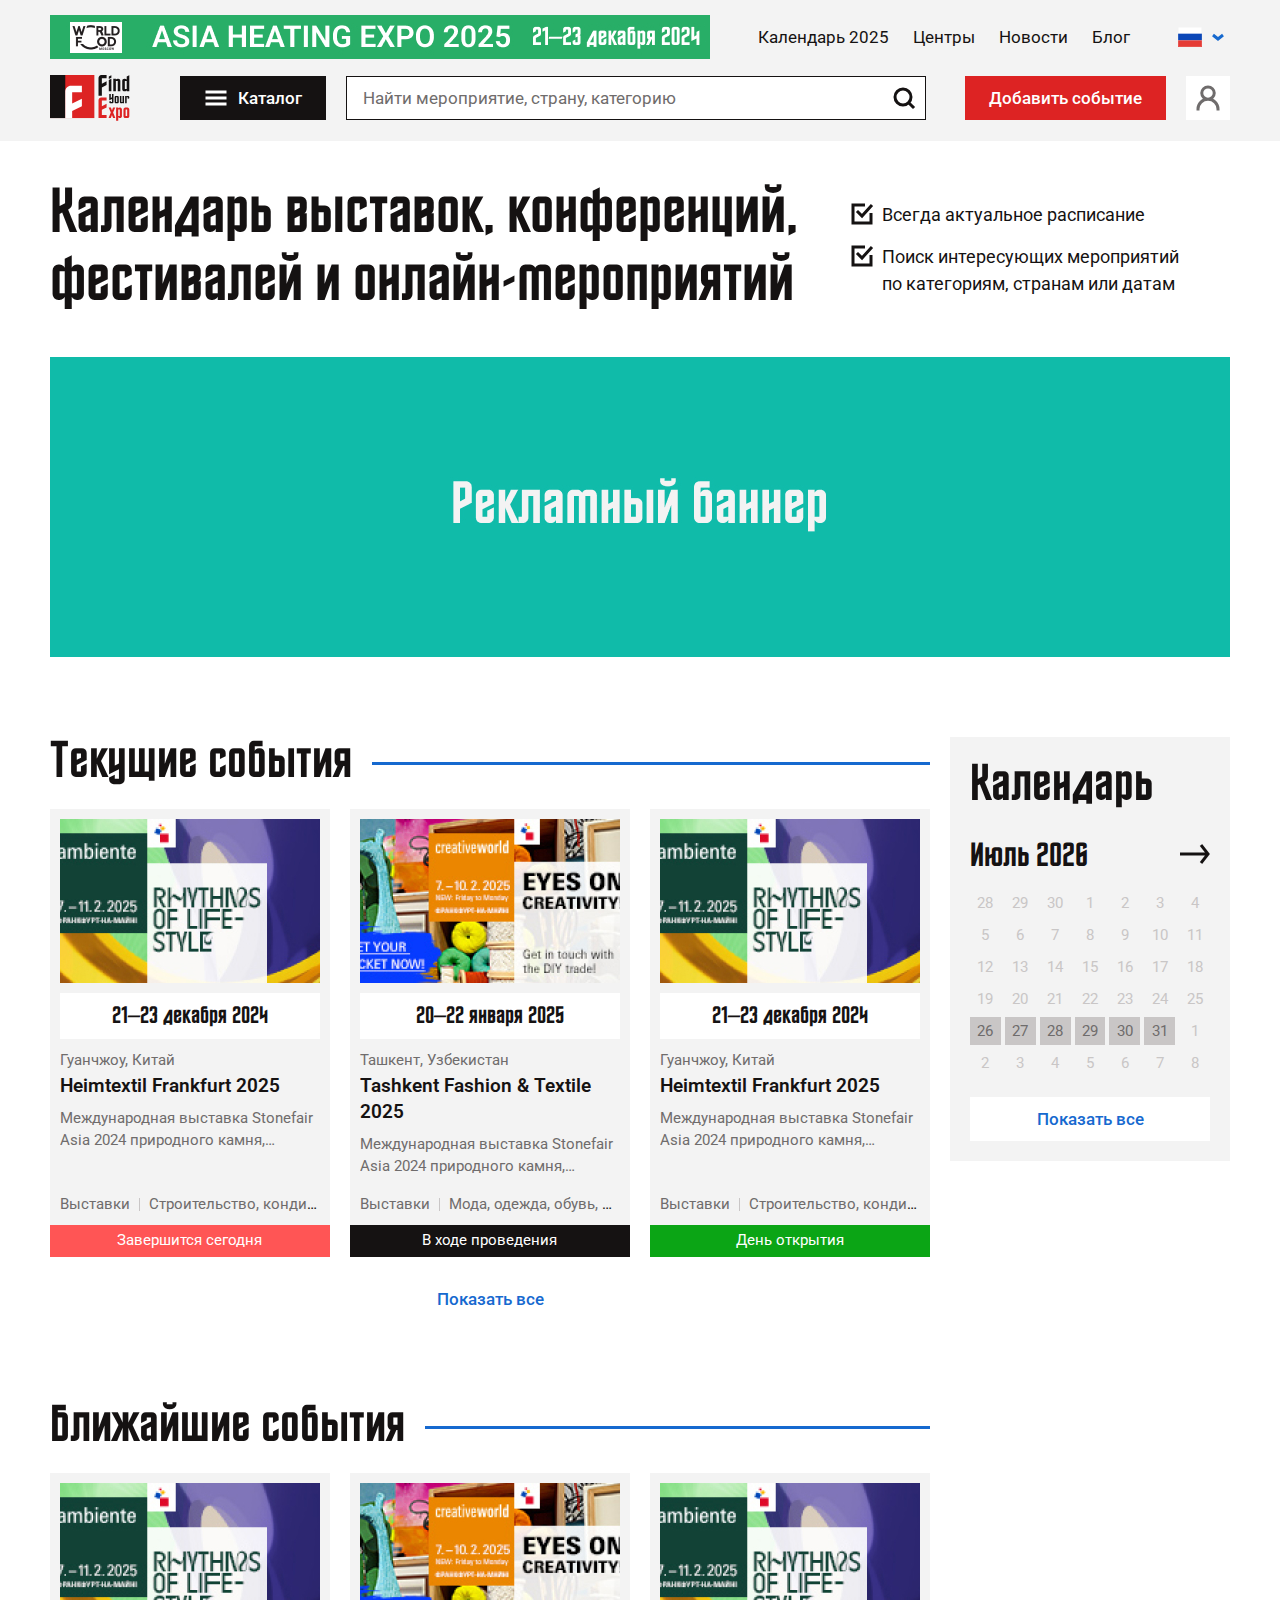
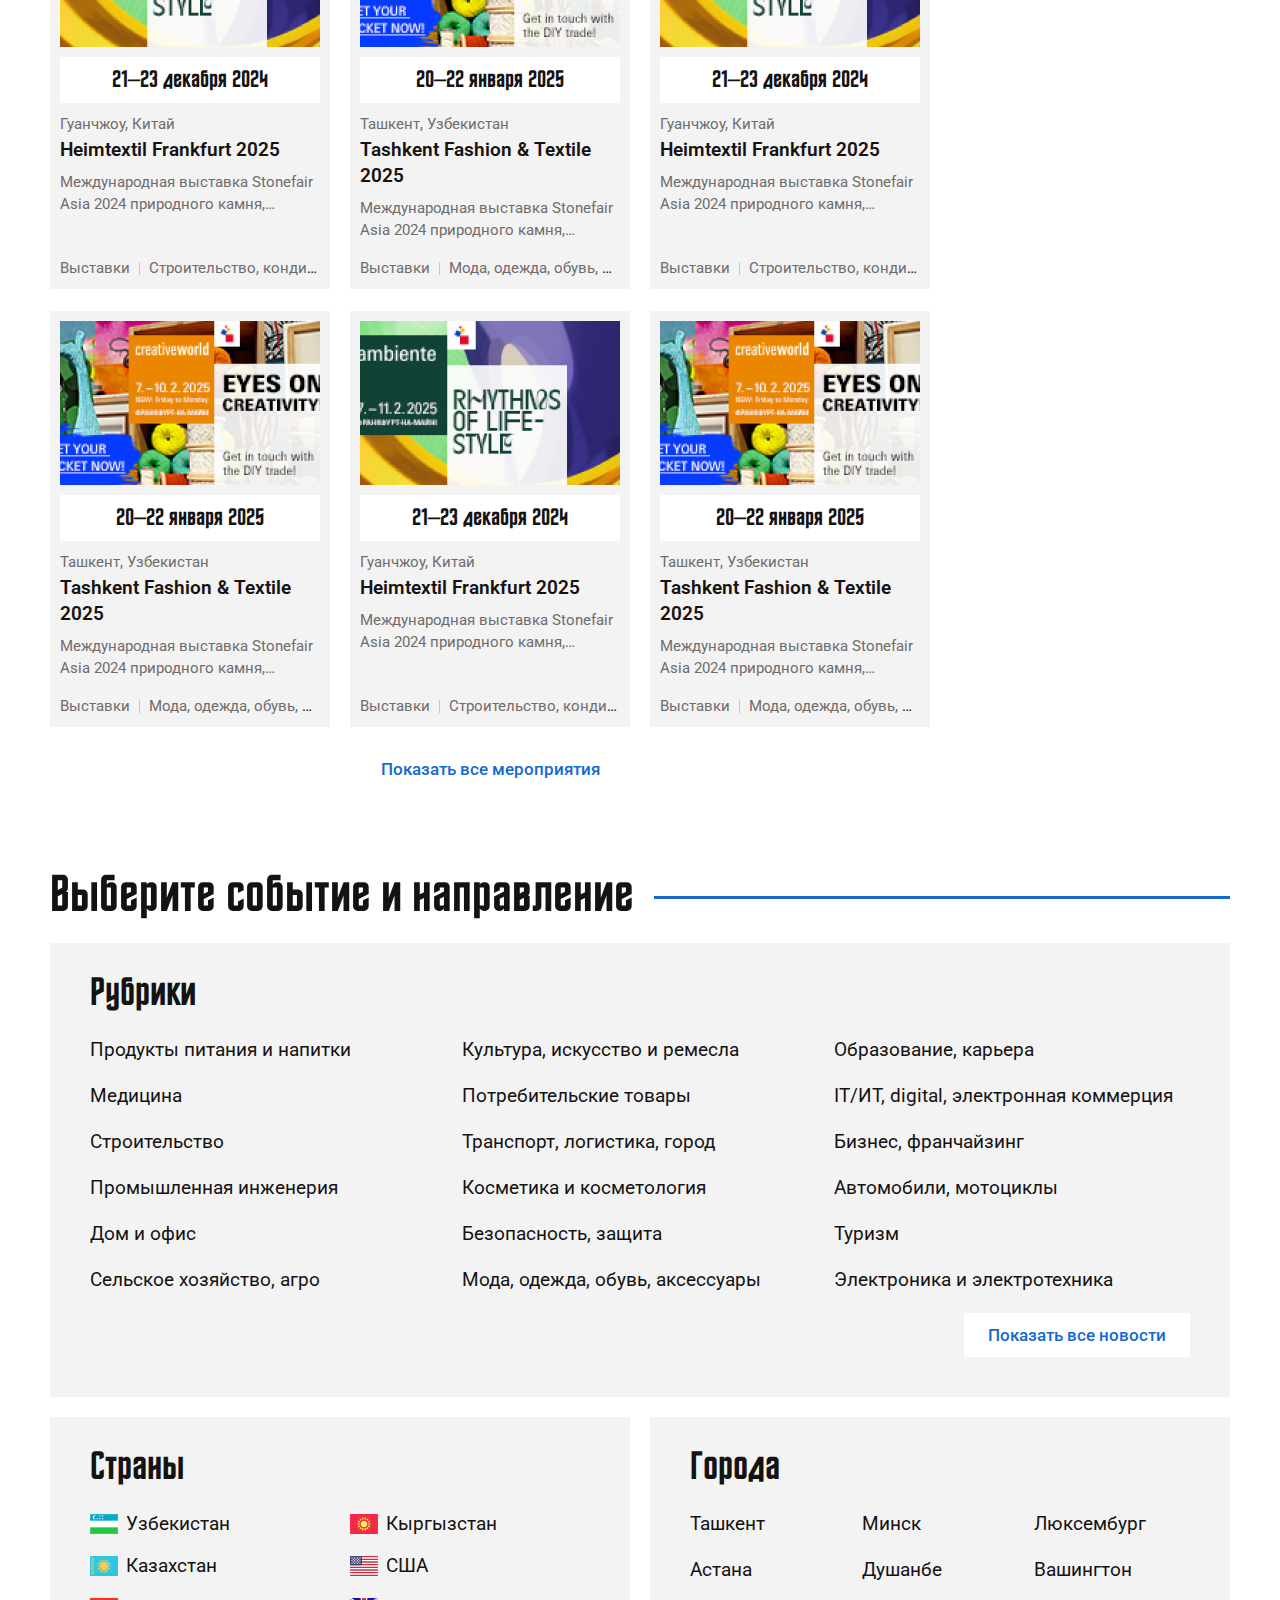
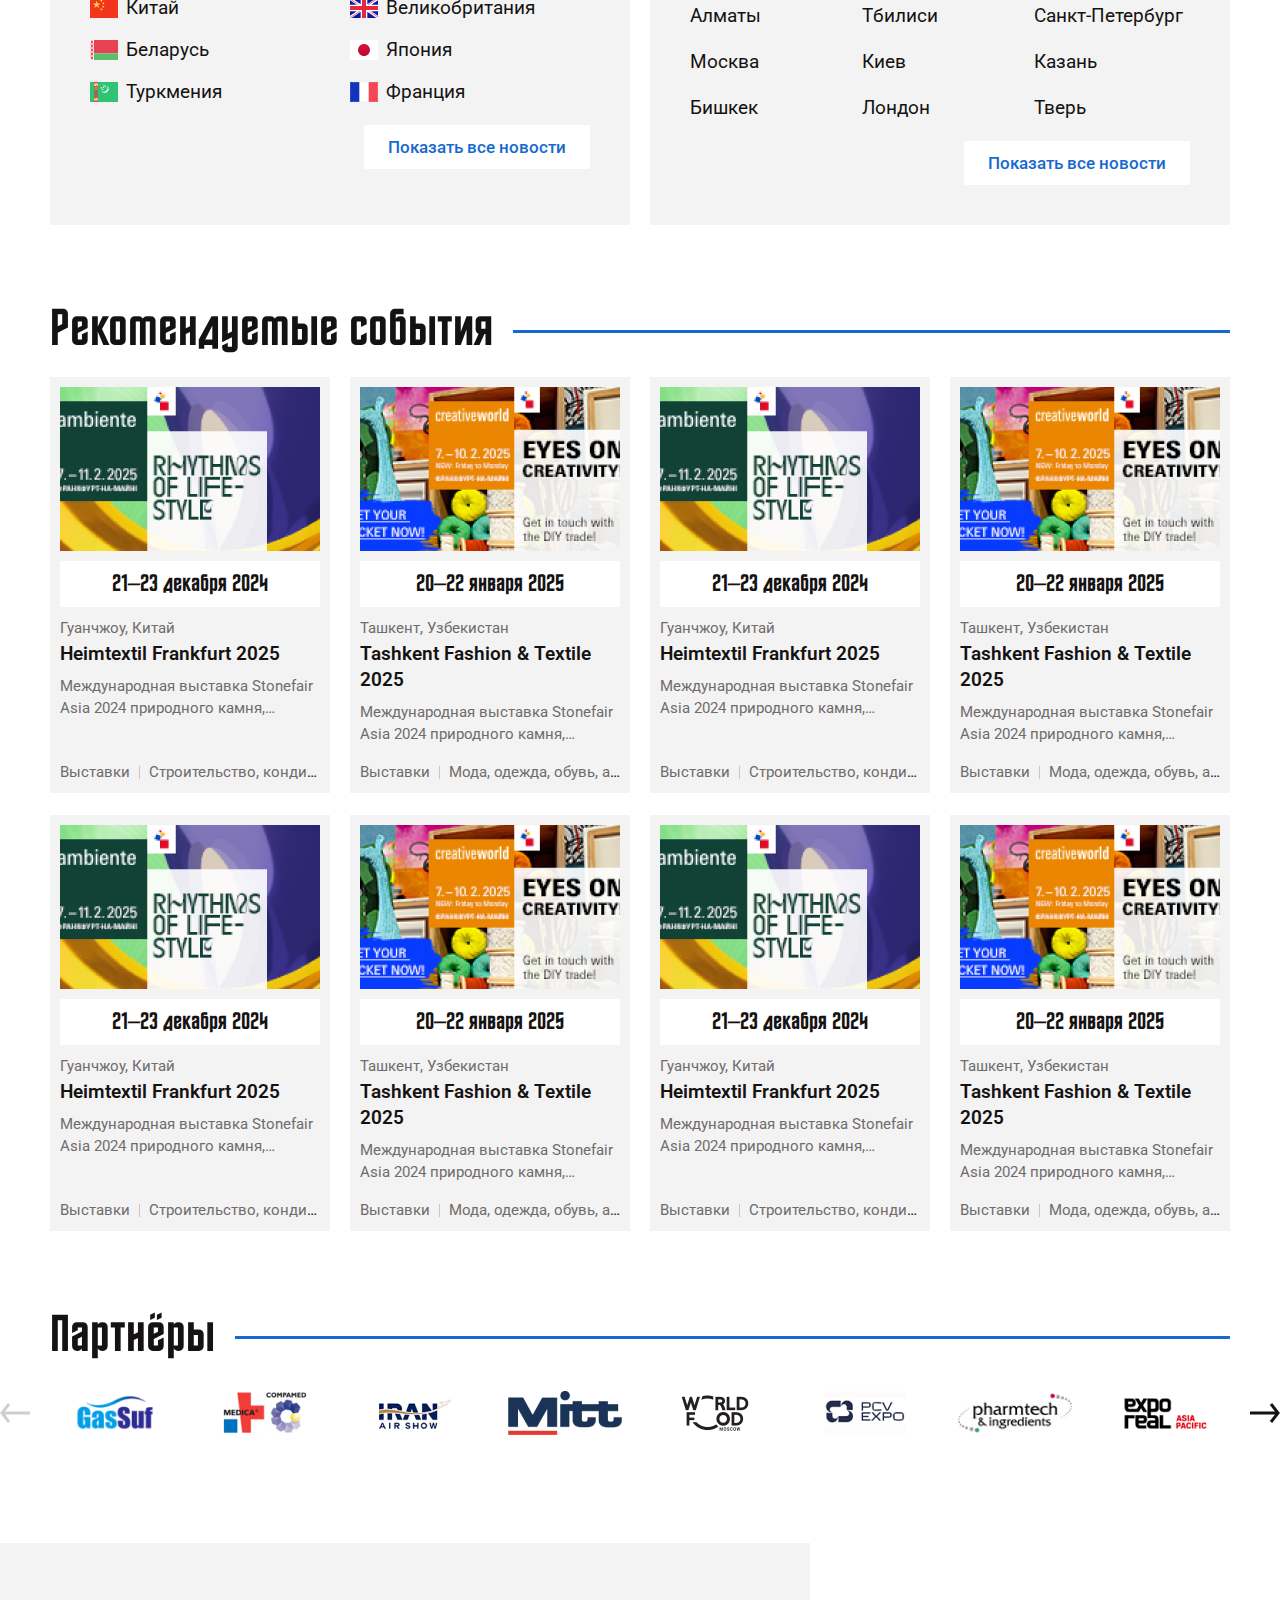
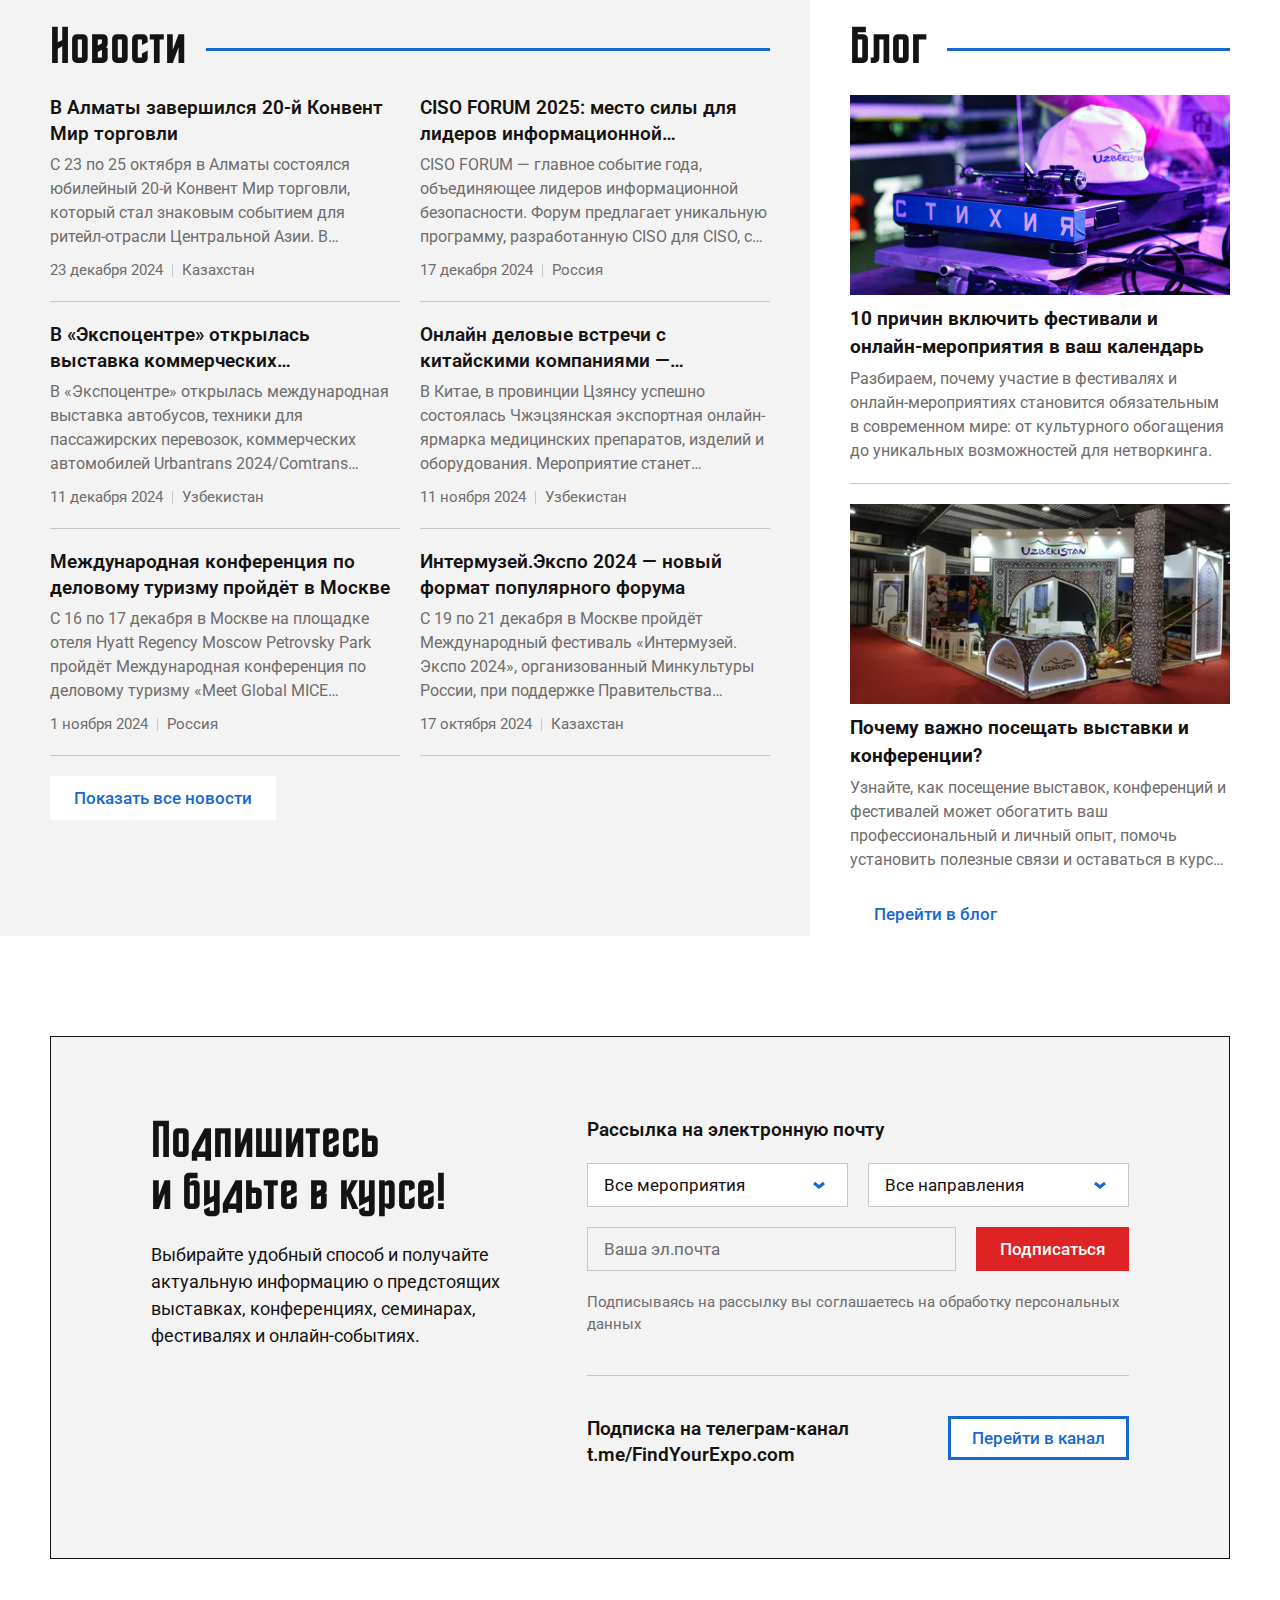
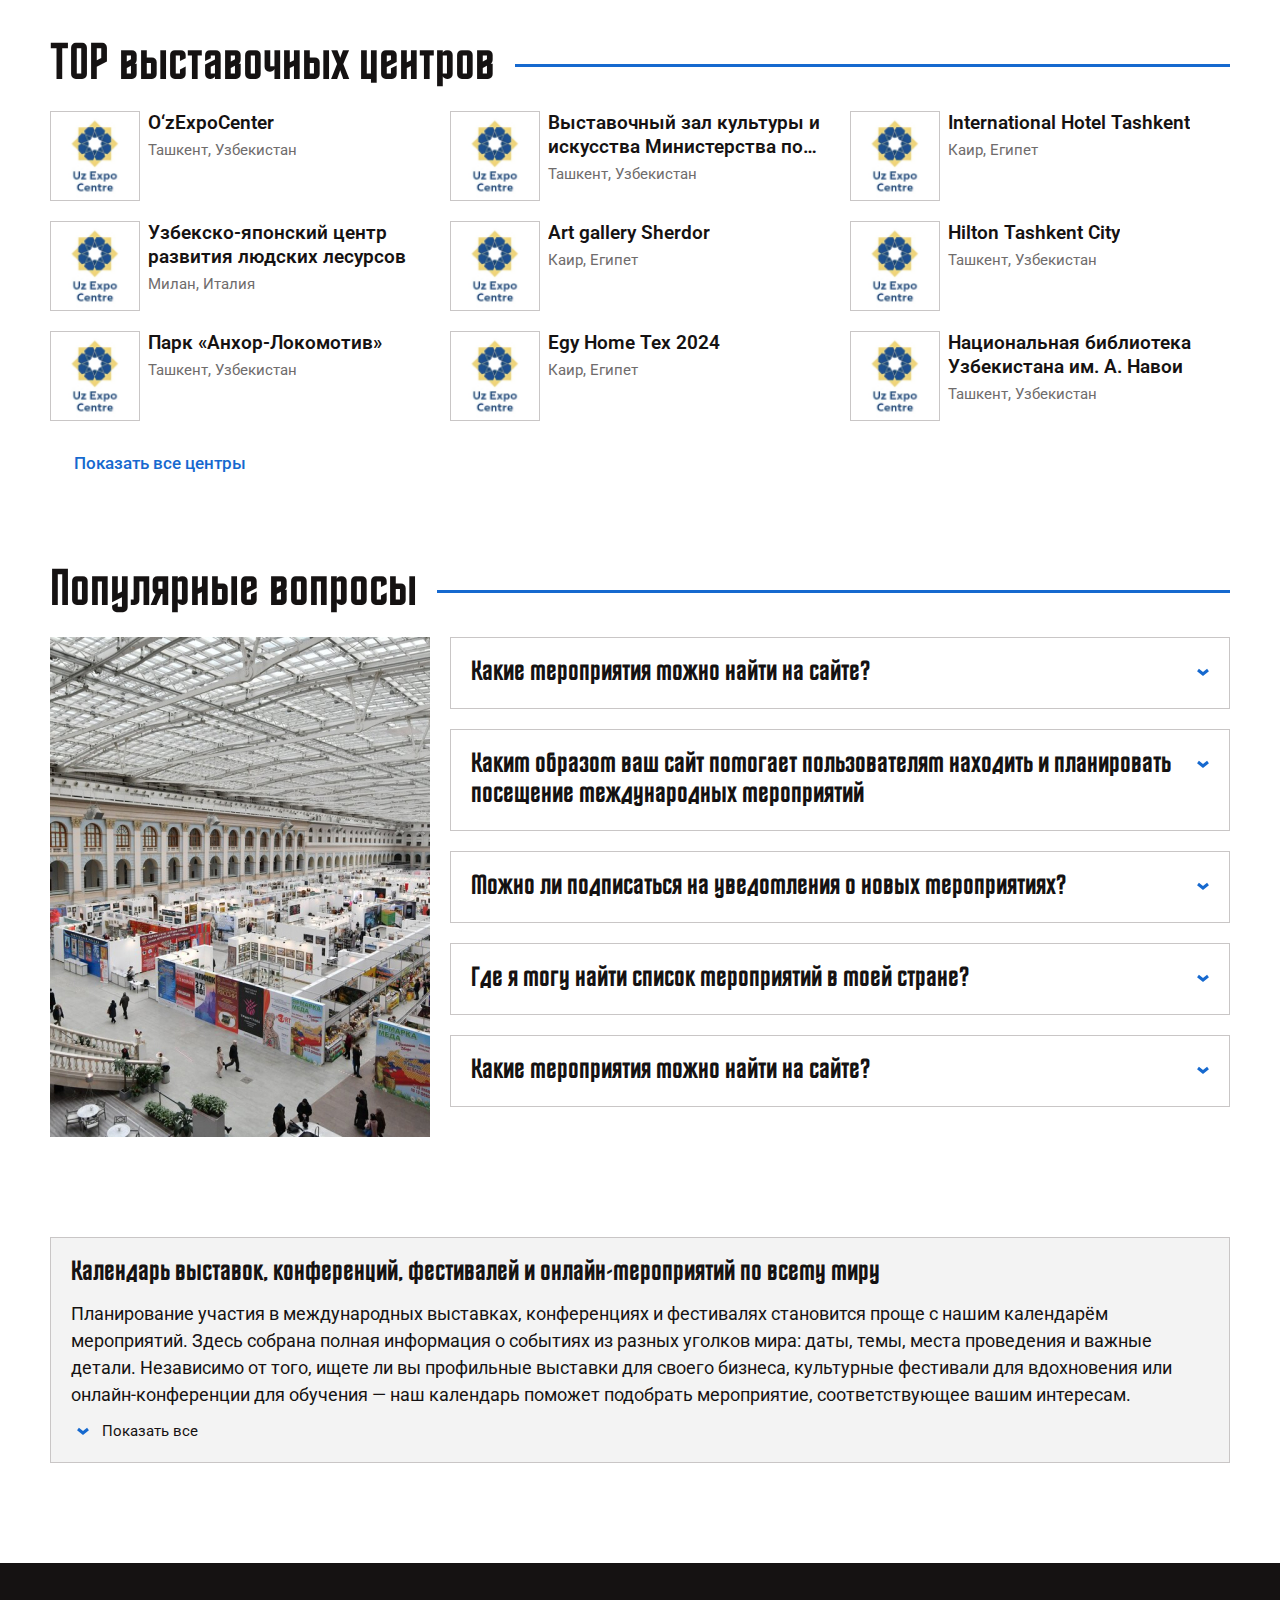
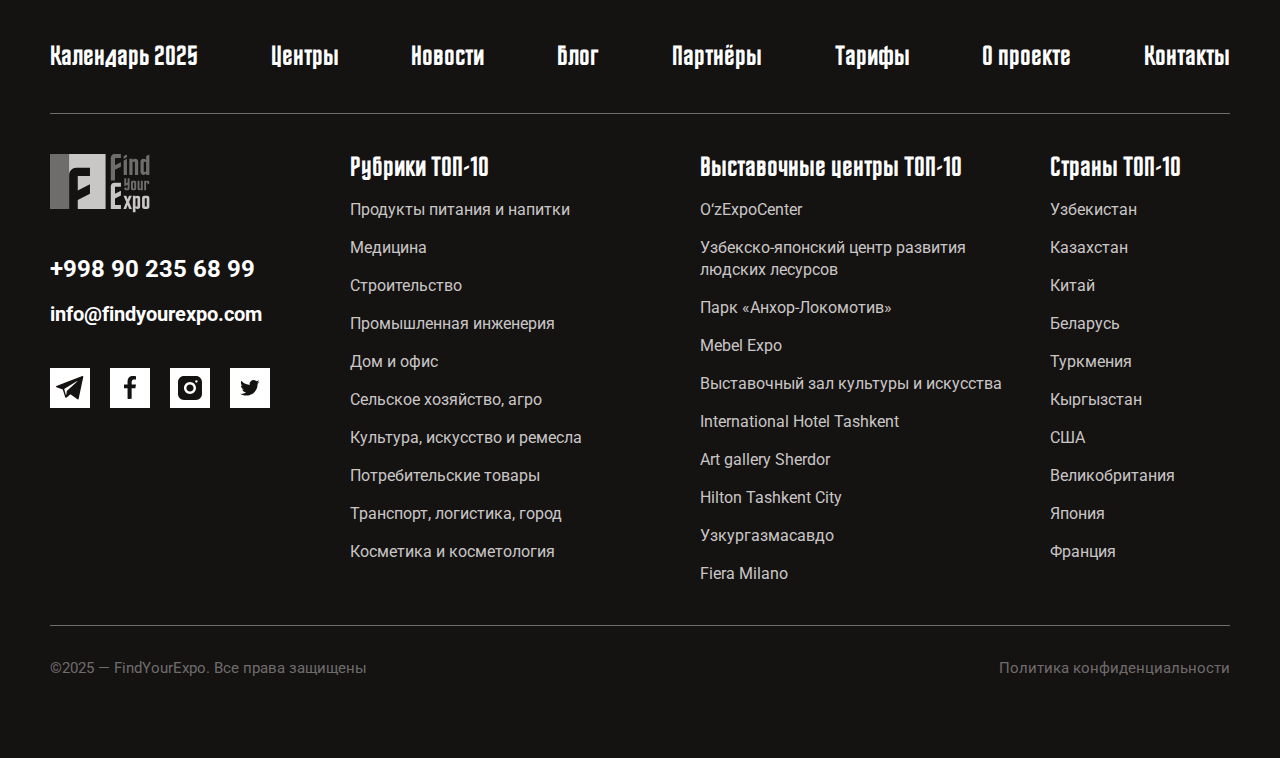
==== index.html @ 46804cf4 "Add files via upload" ====
<!DOCTYPE html>
<html lang="ru">
<head>

    <title>Find Your Expo</title>
    <meta content="width=device-width,maximum-scale=1,initial-scale=1,user-scalable=0" name="viewport">
    <meta http-equiv="Content-Type" content="text/html;charset=UTF-8">
    
    <link rel="stylesheet" href="css/style.css" media="all">
    <link rel="stylesheet" href="css/swiper-bundle.min.css" media="all">

    <link href="favicon.ico" rel="shortcut icon">

</head>

<body>  

    <!-- wrapper Start -->
    <div class="wrapper">

        <!-- header Start -->
        <header class="header">
            <div class="header__container">
                <div class="header__top-col">
                    <div class="header-banner">
                        <a href="#">
                            <picture>
                                <source srcset="img/banners/header-banner-v2.jpg" media="(max-width: 767px)">
                                <source srcset="img/banners/header-banner-v1.jpg" media="(min-width: 961px)">
                                <img src="img/banners/header-banner-v1.jpg" alt="banner">
                            </picture>
                        </a>
                    </div>
                    <nav class="main-nav">
                        <ul>
                            <li>
                                <a href="#">Календарь 2025</a>
                            </li>
                            <li>
                                <a href="#">Центры</a>
                            </li>
                            <li>
                                <a href="#">Новости</a>
                            </li>
                            <li>
                                <a href="#">Блог</a>
                            </li>
                        </ul>
                    </nav>
                    <div class="language">
                        <div class="language__flag">
                            <img src="img/icons/flag-rus.svg" alt="flag">
                        </div>
                        <div class="language__dropdown">
                            <ul class="language__list">
                                <li class="active">
                                    <span class="language__item">
                                        <img src="img/icons/flag-rus.svg" alt="flag">
                                        <span class="language__text">Русский</span>
                                    </span>
                                </li>
                                <li>
                                    <a href="#" class="language__item">
                                        <img src="img/icons/flag-en.svg" alt="flag">
                                        <span class="language__text">English</span>
                                    </a>
                                </li>
                                <li>
                                    <a href="#" class="language__item">
                                        <img src="img/icons/flag-uz.svg" alt="flag">
                                        <span class="language__text">O‘zbek</span>
                                    </a>
                                </li>
                                <li>
                                    <a href="#" class="language__item">
                                        <img src="img/icons/flag-kz.svg" alt="flag">
                                        <span class="language__text">Қазақ</span>
                                    </a>
                                </li>
                            </ul>
                        </div>
                    </div>
                </div>
                <div class="header__bottom-col">
                    <div class="header__left-col">
                        <div class="header__logo">
                            <a href="#">
                                <picture>
                                    <source srcset="img/src/main-logo_v2.svg" media="(max-width: 430px)">
                                    <source srcset="img/src/main-logo.svg" media="(min-width: 431px)">
                                    <img src="img/src/main-logo.svg" alt="logo">
                                </picture>
                            </a>
                        </div>
                        <div class="catalog"
                            data-breakpoints="1220" 
                            data-targets=".mobile-menu__top-col" 
                            data-references=".search-mobile-form" 
                            data-positions="before"
                            >
                            <div class="catalog__btn">
                                <span class="catalog__btn-icon"></span>
                                <span class="catalog__btn-text">Каталог</span>
                            </div>
                            <div class="catalog__dropdown">
                                <span class="close-btn">Закрыть</span>
                                <div class="catalog-tabs">
                                    <div class="catalog-tabs__top-col">
                                        <nav class="catalog-tabs__nav">
                                            <ul>
                                                <li class="active">
                                                    <span>Рубрики</span>
                                                </li>
                                                <li>
                                                    <span>Страны</span>
                                                </li>
                                                <li>
                                                    <span>Период</span>
                                                </li>
                                            </ul>
                                        </nav>
                                        <a href="#" class="btn btn_color-transparent">Все события</a>
                                    </div>
                                    <div class="catalog-tabs__content">
                                        <div class="catalog-tabs__item active">
                                            <div class="info-nav-col">
                                                <div class="info-nav-col__item">
                                                    <span class="info-nav-col__title">ТОП-10</span>
                                                    <ul class="info-nav">
                                                        <li>
                                                            <a href="#">
                                                                <span class="info-nav__text">Банки и финансы</span>
                                                                <span class="info-nav__number">186</span>
                                                            </a>
                                                        </li>
                                                        <li>
                                                            <a href="#">
                                                                <span class="info-nav__text">Дом и офис</span>
                                                                <span class="info-nav__number">394</span>
                                                            </a>
                                                        </li>
                                                        <li>
                                                            <a href="#">
                                                                <span class="info-nav__text">Культура, искусство и ремесла</span>
                                                                <span class="info-nav__number">293</span>
                                                            </a>
                                                        </li>
                                                        <li>
                                                            <a href="#">
                                                                <span class="info-nav__text">Медицина</span>
                                                                <span class="info-nav__number">485</span>
                                                            </a>
                                                        </li>
                                                        <li>
                                                            <a href="#">
                                                                <span class="info-nav__text">Потребительские товары</span>
                                                                <span class="info-nav__number">279</span>
                                                            </a>
                                                        </li>
                                                        <li>
                                                            <a href="#">
                                                                <span class="info-nav__text">Продукты питания и напитки</span>
                                                                <span class="info-nav__number">624</span>
                                                            </a>
                                                        </li>
                                                        <li>
                                                            <a href="#">
                                                                <span class="info-nav__text">Промышленная инженерия</span>
                                                                <span class="info-nav__number">408</span>
                                                            </a>
                                                        </li>
                                                        <li>
                                                            <a href="#">
                                                                <span class="info-nav__text">Сельское хозяйство, агро</span>
                                                                <span class="info-nav__number">313</span>
                                                            </a>
                                                        </li>
                                                        <li>
                                                            <a href="#">
                                                                <span class="info-nav__text">Строительство</span>
                                                                <span class="info-nav__number">480</span>
                                                            </a>
                                                        </li>
                                                        <li>
                                                            <a href="#">
                                                                <span class="info-nav__text">Транспорт, логистика, город</span>
                                                                <span class="info-nav__number">248</span>
                                                            </a>
                                                        </li>
                                                    </ul>
                                                </div>
                                                <div class="info-nav-col__item">
                                                    <ul class="info-nav">
                                                        <li>
                                                            <a href="#">
                                                                <span class="info-nav__text">ИТ/ИТ, электронная коммерция</span>
                                                                <span class="info-nav__number">40</span>
                                                            </a>
                                                        </li>
                                                        <li>
                                                            <a href="#">
                                                                <span class="info-nav__text">Авиация</span>
                                                                <span class="info-nav__number">47</span>
                                                            </a>
                                                        </li>
                                                        <li>
                                                            <a href="#">
                                                                <span class="info-nav__text">Автомобили, мотоциклы</span>
                                                                <span class="info-nav__number">173</span>
                                                            </a>
                                                        </li>
                                                        <li>
                                                            <a href="#">
                                                                <span class="info-nav__text">Безопасность, защита</span>
                                                                <span class="info-nav__number">239</span>
                                                            </a>
                                                        </li>
                                                        <li>
                                                            <a href="#">
                                                                <span class="info-nav__text">Бизнес, франчайзинг</span>
                                                                <span class="info-nav__number">176</span>
                                                            </a>
                                                        </li>
                                                        <li>
                                                            <a href="#">
                                                                <span class="info-nav__text">Дети, мамы</span>
                                                                <span class="info-nav__number">80</span>
                                                            </a>
                                                        </li>
                                                        <li>
                                                            <a href="#">
                                                                <span class="info-nav__text">ЖКХ</span>
                                                                <span class="info-nav__number">4</span>
                                                            </a>
                                                        </li>
                                                        <li>
                                                            <a href="#">
                                                                <span class="info-nav__text">Здоровье</span>
                                                                <span class="info-nav__number">89</span>
                                                            </a>
                                                        </li>
                                                        <li>
                                                            <a href="#">
                                                                <span class="info-nav__text">Индустрия развлечений</span>
                                                                <span class="info-nav__number">146</span>
                                                            </a>
                                                        </li>
                                                        <li>
                                                            <a href="#">
                                                                <span class="info-nav__text">Искусственный интеллект</span>
                                                                <span class="info-nav__number">3</span>
                                                            </a>
                                                        </li>
                                                        <li>
                                                            <a href="#">
                                                                <span class="info-nav__text">Косметика и косметология</span>
                                                                <span class="info-nav__number">150</span>
                                                            </a>
                                                        </li>
                                                        <li>
                                                            <a href="#">
                                                                <span class="info-nav__text">Лес, деревообработка, бумага</span>
                                                                <span class="info-nav__number">61</span>
                                                            </a>
                                                        </li>
                                                        <li>
                                                            <a href="#">
                                                                <span class="info-nav__text">Металлообработка и металлургия</span>
                                                                <span class="info-nav__number">109</span>
                                                            </a>
                                                        </li>
                                                        <li>
                                                            <a href="#">
                                                                <span class="info-nav__text">Мода, одежда, обувь, аксессуары</span>
                                                                <span class="info-nav__number">209</span>
                                                            </a>
                                                        </li>
                                                    </ul>
                                                </div>
                                                <div class="info-nav-col__item">
                                                    <ul class="info-nav">
                                                        <li>
                                                            <a href="#">
                                                                <span class="info-nav__text">Недвижимость, архитектура</span>
                                                                <span class="info-nav__number">77</span>
                                                            </a>
                                                        </li>
                                                        <li>
                                                            <a href="#">
                                                                <span class="info-nav__text">Наука, инновации, hi-tech</span>
                                                                <span class="info-nav__number">91</span>
                                                            </a>
                                                        </li>
                                                        <li>
                                                            <a href="#">
                                                                <span class="info-nav__text">Образование, карьера</span>
                                                                <span class="info-nav__number">198</span>
                                                            </a>
                                                        </li>
                                                        <li>
                                                            <a href="#">
                                                                <span class="info-nav__text">Отели и рестораны</span>
                                                                <span class="info-nav__number">84</span>
                                                            </a>
                                                        </li>
                                                        <li>
                                                            <a href="#">
                                                                <span class="info-nav__text">Реклама, маркетинг, PR</span>
                                                                <span class="info-nav__number">58</span>
                                                            </a>
                                                        </li>
                                                        <li>
                                                            <a href="#">
                                                                <span class="info-nav__text">Спорт, активный отдых</span>
                                                                <span class="info-nav__number">110</span>
                                                            </a>
                                                        </li>
                                                        <li>
                                                            <a href="#">
                                                                <span class="info-nav__text">Телекоммуникации, СМИ</span>
                                                                <span class="info-nav__number">34</span>
                                                            </a>
                                                        </li>
                                                        <li>
                                                            <a href="#">
                                                                <span class="info-nav__text">Бизнес, франчайзинг</span>
                                                                <span class="info-nav__number">176</span>
                                                            </a>
                                                        </li>
                                                        <li>
                                                            <a href="#">
                                                                <span class="info-nav__text">Туризм</span>
                                                                <span class="info-nav__number">161</span>
                                                            </a>
                                                        </li>
                                                        <li>
                                                            <a href="#">
                                                                <span class="info-nav__text">Экология и управление отходами</span>
                                                                <span class="info-nav__number">73</span>
                                                            </a>
                                                        </li>
                                                        <li>
                                                            <a href="#">
                                                                <span class="info-nav__text">Электроника и электротехника</span>
                                                                <span class="info-nav__number">155</span>
                                                            </a>
                                                        </li>
                                                        <li>
                                                            <a href="#">
                                                                <span class="info-nav__text">Энергетика. Энергосбережение</span>
                                                                <span class="info-nav__number">216</span>
                                                            </a>
                                                        </li>
                                                        <li>
                                                            <a href="#">
                                                                <span class="info-nav__text">Упаковка и тара</span>
                                                                <span class="info-nav__number">133</span>
                                                            </a>
                                                        </li>
                                                        <li>
                                                            <a href="#">
                                                                <span class="info-nav__text">Ювелирное дело</span>
                                                                <span class="info-nav__number">79</span>
                                                            </a>
                                                        </li>
                                                    </ul>
                                                </div>
                                            </div>
                                        </div>
                                        <div class="catalog-tabs__item">
                                            <div class="info-nav-col info-nav-col_five-col">
                                                <div class="info-nav-col__item">
                                                    <span class="info-nav-col__title">ТОП-10</span>
                                                    <ul class="info-nav">
                                                        <li>
                                                            <a href="#">
                                                                <span class="info-nav__text">Беларусь</span>
                                                                <span class="info-nav__number">186</span>
                                                            </a>
                                                        </li>
                                                        <li>
                                                            <a href="#">
                                                                <span class="info-nav__text">Великобритания</span>
                                                                <span class="info-nav__number">47</span>
                                                            </a>
                                                        </li>
                                                        <li>
                                                            <a href="#">
                                                                <span class="info-nav__text">Германия</span>
                                                                <span class="info-nav__number">173</span>
                                                            </a>
                                                        </li>
                                                        <li>
                                                            <a href="#">
                                                                <span class="info-nav__text">Индия</span>
                                                                <span class="info-nav__number">40</span>
                                                            </a>
                                                        </li>
                                                        <li>
                                                            <a href="#">
                                                                <span class="info-nav__text">Казахстан</span>
                                                                <span class="info-nav__number">239</span>
                                                            </a>
                                                        </li>
                                                        <li>
                                                            <a href="#">
                                                                <span class="info-nav__text">Канада</span>
                                                                <span class="info-nav__number">176</span>
                                                            </a>
                                                        </li>
                                                        <li>
                                                            <a href="#">
                                                                <span class="info-nav__text">Китай</span>
                                                                <span class="info-nav__number">80</span>
                                                            </a>
                                                        </li>
                                                        <li>
                                                            <a href="#">
                                                                <span class="info-nav__text">США</span>
                                                                <span class="info-nav__number">394</span>
                                                            </a>
                                                        </li>
                                                        <li>
                                                            <a href="#">
                                                                <span class="info-nav__text">Узбекистан</span>
                                                                <span class="info-nav__number">4</span>
                                                            </a>
                                                        </li>
                                                        <li>
                                                            <a href="#">
                                                                <span class="info-nav__text">Япония</span>
                                                                <span class="info-nav__number">89</span>
                                                            </a>
                                                        </li>
                                                    </ul>
                                                </div>
                                                <div class="info-nav-col__item">
                                                    <ul class="info-nav">
                                                        <li>
                                                            <a href="#">
                                                                <span class="info-nav__text">Австралия</span><span class="info-nav__number">186</span>
                                                            </a>
                                                        </li>
                                                        <li>
                                                            <a href="#">
                                                                <span class="info-nav__text">Австрия</span><span class="info-nav__number">47</span>
                                                            </a>
                                                        </li>
                                                        <li>
                                                            <a href="#">
                                                                <span class="info-nav__text">Азербайджан</span><span class="info-nav__number">173</span>
                                                            </a>
                                                        </li>
                                                        <li>
                                                            <a href="#">
                                                                <span class="info-nav__text">Албания</span><span class="info-nav__number">40</span>
                                                            </a>
                                                        </li>
                                                        <li>
                                                            <a href="#">
                                                                <span class="info-nav__text">Аргентина</span><span class="info-nav__number">176</span>
                                                            </a>
                                                        </li>
                                                        <li>
                                                            <a href="#">
                                                                <span class="info-nav__text">Армения</span><span class="info-nav__number">80</span>
                                                            </a>
                                                        </li>
                                                        <li>
                                                            <a href="#">
                                                                <span class="info-nav__text">Бангладеш</span><span class="info-nav__number">394</span>
                                                            </a>
                                                        </li>
                                                        <li>
                                                            <a href="#">
                                                                <span class="info-nav__text">Бахрейн</span><span class="info-nav__number">4</span>
                                                            </a>
                                                        </li>
                                                        <li>
                                                            <a href="#">
                                                                <span class="info-nav__text">Бельгия</span><span class="info-nav__number">89</span>
                                                            </a>
                                                        </li>
                                                        <li>
                                                            <a href="#">
                                                                <span class="info-nav__text">Болгария</span><span class="info-nav__number">89</span>
                                                            </a>
                                                        </li>
                                                        <li>
                                                            <a href="#">
                                                                <span class="info-nav__text">Бразилия</span><span class="info-nav__number">89</span>
                                                            </a>
                                                        </li>
                                                        <li>
                                                            <a href="#">
                                                                <span class="info-nav__text">Венгрия</span><span class="info-nav__number">89</span>
                                                            </a>
                                                        </li>
                                                        <li>
                                                            <a href="#">
                                                                <span class="info-nav__text">Вьетнам</span><span class="info-nav__number">186</span>
                                                            </a>
                                                        </li>
                                                    </ul>
                                                </div>
                                                <div class="info-nav-col__item">
                                                    <ul class="info-nav">
                                                        <li>
                                                            <a href="#">
                                                                <span class="info-nav__text">Гонконг</span>
                                                                <span class="info-nav__number">173</span>
                                                            </a>
                                                        </li>
                                                        <li>
                                                            <a href="#">
                                                                <span class="info-nav__text">Греция</span>
                                                                <span class="info-nav__number">176</span>
                                                            </a>
                                                        </li>
                                                        <li>
                                                            <a href="#">
                                                                <span class="info-nav__text">Дания</span>
                                                                <span class="info-nav__number">80</span>
                                                            </a>
                                                        </li>
                                                        <li>
                                                            <a href="#">
                                                                <span class="info-nav__text">Египет</span>
                                                                <span class="info-nav__number">394</span>
                                                            </a>
                                                        </li>
                                                        <li>
                                                            <a href="#">
                                                                <span class="info-nav__text">Израиль</span>
                                                                <span class="info-nav__number">4</span>
                                                            </a>
                                                        </li>
                                                        <li>
                                                            <a href="#">
                                                                <span class="info-nav__text">Индонезия</span>
                                                                <span class="info-nav__number">89</span>
                                                            </a>
                                                        </li>
                                                        <li>
                                                            <a href="#">
                                                                <span class="info-nav__text">Иордания</span>
                                                                <span class="info-nav__number">89</span>
                                                            </a>
                                                        </li>
                                                        <li>
                                                            <a href="#">
                                                                <span class="info-nav__text">Ирландия</span>
                                                                <span class="info-nav__number">89</span>
                                                            </a>
                                                        </li>
                                                        <li>
                                                            <a href="#">
                                                                <span class="info-nav__text">Исландия</span>
                                                                <span class="info-nav__number">89</span>
                                                            </a>
                                                        </li>
                                                        <li>
                                                            <a href="#">
                                                                <span class="info-nav__text">Испания</span>
                                                                <span class="info-nav__number">89</span>
                                                            </a>
                                                        </li>
                                                        <li>
                                                            <a href="#">
                                                                <span class="info-nav__text">Италия</span>
                                                                <span class="info-nav__number">40</span>
                                                            </a>
                                                        </li>
                                                        <li>
                                                            <a href="#">
                                                                <span class="info-nav__text">Катар</span>
                                                                <span class="info-nav__number">89</span>
                                                            </a>
                                                        </li>
                                                        <li>
                                                            <a href="#">
                                                                <span class="info-nav__text">Кения</span>
                                                                <span class="info-nav__number">186</span>
                                                            </a>
                                                        </li>
                                                    </ul>
                                                </div>
                                                <div class="info-nav-col__item">
                                                    <ul class="info-nav">
                                                        <li>
                                                           <a href="#">
                                                                <span class="info-nav__text">Колумбия</span>
                                                                <span class="info-nav__number">47</span>
                                                            </a> 
                                                        </li>
                                                        <li>
                                                           <a href="#">
                                                                <span class="info-nav__text">Коста-Рика</span>
                                                                <span class="info-nav__number">394</span>
                                                            </a> 
                                                        </li>
                                                        <li>
                                                           <a href="#">
                                                                <span class="info-nav__text">Кыргызстан</span>
                                                                <span class="info-nav__number">4</span>
                                                            </a> 
                                                        </li>
                                                        <li>
                                                           <a href="#">
                                                                <span class="info-nav__text">Латвия</span>
                                                                <span class="info-nav__number">18</span>
                                                            </a> 
                                                        </li>
                                                        <li>
                                                           <a href="#">
                                                                <span class="info-nav__text">Ливан</span>
                                                                <span class="info-nav__number">89</span>
                                                            </a> 
                                                        </li>
                                                        <li>
                                                           <a href="#">
                                                                <span class="info-nav__text">Литва</span>
                                                                <span class="info-nav__number">89</span>
                                                            </a> 
                                                        </li>
                                                        <li>
                                                           <a href="#">
                                                                <span class="info-nav__text">Люксембург</span>
                                                                <span class="info-nav__number">89</span>
                                                            </a> 
                                                        </li>
                                                        <li>
                                                           <a href="#">
                                                                <span class="info-nav__text">Малайзия</span>
                                                                <span class="info-nav__number">89</span>
                                                            </a> 
                                                        </li>
                                                        <li>
                                                           <a href="#">
                                                                <span class="info-nav__text">Мексика</span>
                                                                <span class="info-nav__number">89</span>
                                                            </a> 
                                                        </li>
                                                        <li>
                                                           <a href="#">
                                                                <span class="info-nav__text">Молдова</span>
                                                                <span class="info-nav__number">47</span>
                                                            </a> 
                                                        </li>
                                                        <li>
                                                           <a href="#">
                                                                <span class="info-nav__text">Монако</span>
                                                                <span class="info-nav__number">80</span>
                                                            </a> 
                                                        </li>
                                                        <li>
                                                           <a href="#">
                                                                <span class="info-nav__text">Нидерланды</span>
                                                                <span class="info-nav__number">394</span>
                                                            </a> 
                                                        </li>
                                                        <li>
                                                           <a href="#">
                                                                <span class="info-nav__text">Новая Зеландия</span>
                                                                <span class="info-nav__number">4</span>
                                                            </a> 
                                                        </li>
                                                    </ul>
                                                </div>
                                                <div class="info-nav-col__item">
                                                    <ul class="info-nav">
                                                        <li>
                                                           <a href="#">
                                                                <span class="info-nav__text">Норвегия</span>
                                                                <span class="info-nav__number">89</span>
                                                            </a> 
                                                        </li>
                                                        <li>
                                                           <a href="#">
                                                                <span class="info-nav__text">ОАЭ</span>
                                                                <span class="info-nav__number">89</span>
                                                            </a> 
                                                        </li>
                                                        <li>
                                                           <a href="#">
                                                                <span class="info-nav__text">Пакистан</span>
                                                                <span class="info-nav__number">89</span>
                                                            </a> 
                                                        </li>
                                                        <li>
                                                           <a href="#">
                                                                <span class="info-nav__text">Польша</span>
                                                                <span class="info-nav__number">394</span>
                                                            </a> 
                                                        </li>
                                                        <li>
                                                           <a href="#">
                                                                <span class="info-nav__text">Португалия</span>
                                                                <span class="info-nav__number">4</span>
                                                            </a> 
                                                        </li>
                                                        <li>
                                                           <a href="#">
                                                                <span class="info-nav__text">Румыния</span>
                                                                <span class="info-nav__number">89</span>
                                                            </a> 
                                                        </li>
                                                        <li>
                                                           <a href="#">
                                                                <span class="info-nav__text">Саудовская Аравия</span>
                                                                <span class="info-nav__number">89</span>
                                                            </a> 
                                                        </li>
                                                        <li>
                                                           <a href="#">
                                                                <span class="info-nav__text">Сингапур</span>
                                                                <span class="info-nav__number">89</span>
                                                            </a> 
                                                        </li>
                                                        <li>
                                                           <a href="#">
                                                                <span class="info-nav__text">Словакия</span>
                                                                <span class="info-nav__number">89</span>
                                                            </a> 
                                                        </li>
                                                        <li>
                                                           <a href="#">
                                                                <span class="info-nav__text">Таиланд</span>
                                                                <span class="info-nav__number">89</span>
                                                            </a> 
                                                        </li>
                                                        <li>
                                                           <a href="#">
                                                                <span class="info-nav__text">Тайвань</span>
                                                                <span class="info-nav__number">89</span>
                                                            </a> 
                                                        </li>
                                                        <li>
                                                           <a href="#">
                                                                <span class="info-nav__text">Турция</span>
                                                                <span class="info-nav__number">186</span>
                                                            </a> 
                                                        </li>
                                                        <li>
                                                           <a href="#">
                                                                <span class="info-nav__text">Украина</span>
                                                                <span class="info-nav__number">47</span>
                                                            </a> 
                                                        </li>
                                                    </ul>
                                                </div>
                                                <div class="info-nav-col__item">
                                                    <ul class="info-nav">
                                                        <li>
                                                           <a href="#">
                                                                <span class="info-nav__text">Филиппины</span>
                                                                <span class="info-nav__number">173</span>
                                                            </a> 
                                                        </li>
                                                        <li>
                                                           <a href="#">
                                                                <span class="info-nav__text">Финляндия</span>
                                                                <span class="info-nav__number">176</span>
                                                            </a> 
                                                        </li>
                                                        <li>
                                                           <a href="#">
                                                                <span class="info-nav__text">Франция</span>
                                                                <span class="info-nav__number">239</span>
                                                            </a> 
                                                        </li>
                                                        <li>
                                                           <a href="#">
                                                                <span class="info-nav__text">Хорватия</span>
                                                                <span class="info-nav__number">80</span>
                                                            </a> 
                                                        </li>
                                                        <li>
                                                           <a href="#">
                                                                <span class="info-nav__text">Чехия</span>
                                                                <span class="info-nav__number">186</span>
                                                            </a> 
                                                        </li>
                                                        <li>
                                                           <a href="#">
                                                                <span class="info-nav__text">Швейцария</span>
                                                                <span class="info-nav__number">173</span>
                                                            </a> 
                                                        </li>
                                                        <li>
                                                           <a href="#">
                                                                <span class="info-nav__text">Швеция</span>
                                                                <span class="info-nav__number">40</span>
                                                            </a> 
                                                        </li>
                                                        <li>
                                                           <a href="#">
                                                                <span class="info-nav__text">Шри-Ланка</span>
                                                                <span class="info-nav__number">176</span>
                                                            </a> 
                                                        </li>
                                                        <li>
                                                           <a href="#">
                                                                <span class="info-nav__text">Эквадор</span>
                                                                <span class="info-nav__number">80</span>
                                                            </a> 
                                                        </li>
                                                        <li>
                                                           <a href="#">
                                                                <span class="info-nav__text">Эстония</span>
                                                                <span class="info-nav__number">394</span>
                                                            </a> 
                                                        </li>
                                                        <li>
                                                           <a href="#">
                                                                <span class="info-nav__text">ЮАР</span>
                                                                <span class="info-nav__number">89</span>
                                                            </a> 
                                                        </li>
                                                        <li>
                                                           <a href="#">
                                                                <span class="info-nav__text">Южная Корея</span>
                                                                <span class="info-nav__number">89</span>
                                                            </a> 
                                                        </li>
                                                    </ul>
                                                </div>
                                            </div>
                                        </div>
                                        <div class="catalog-tabs__item">
                                            <div class="period">
                                                <div class="period__item">
                                                    <span class="period__year">2024 год</span>
                                                    <div class="period__months">
                                                        <ul class="period__list">
                                                            <li>
                                                                <a href="#">
                                                                    <span class="period__text">Декабрь</span>
                                                                    <span class="period__number">186</span>
                                                                </a>
                                                            </li>
                                                        </ul>
                                                    </div>
                                                </div>
                                                <div class="period__item">
                                                    <span class="period__year">2025 год</span>
                                                    <div class="period__months">
                                                        <ul class="period__list">
                                                            <li>
                                                                <a href="#">
                                                                    <span class="period__text">Январь</span>
                                                                    <span class="period__number">47</span>
                                                                </a>
                                                            </li>
                                                            <li>
                                                                <a href="#">
                                                                    <span class="period__text">Февраль</span>
                                                                    <span class="period__number">173</span>
                                                                </a>
                                                            </li>
                                                            <li>
                                                                <a href="#">
                                                                    <span class="period__text">Март</span>
                                                                    <span class="period__number">40</span>
                                                                </a>
                                                            </li>
                                                            <li>
                                                                <a href="#">
                                                                    <span class="period__text">Апрель</span>
                                                                    <span class="period__number">239</span>
                                                                </a>
                                                            </li>
                                                            <li>
                                                                <a href="#">
                                                                    <span class="period__text">Май</span>
                                                                    <span class="period__number">176</span>
                                                                </a>
                                                            </li>
                                                            <li>
                                                                <a href="#">
                                                                    <span class="period__text">Июнь</span>
                                                                    <span class="period__number">80</span>
                                                                </a>
                                                            </li>
                                                            <li>
                                                                <a href="#">
                                                                    <span class="period__text">Июль</span>
                                                                    <span class="period__number">394</span>
                                                                </a>
                                                            </li>
                                                            <li>
                                                                <a href="#">
                                                                    <span class="period__text">Август</span>
                                                                    <span class="period__number">4</span>
                                                                </a>
                                                            </li>
                                                            <li>
                                                                <a href="#">
                                                                    <span class="period__text">Сентябрь</span>
                                                                    <span class="period__number">89</span>
                                                                </a>
                                                            </li>
                                                            <li>
                                                                <a href="#">
                                                                    <span class="period__text">Октябрь</span>
                                                                    <span class="period__number">89</span>
                                                                </a>
                                                            </li>
                                                            <li>
                                                                <a href="#">
                                                                    <span class="period__text">Ноябрь</span>
                                                                    <span class="period__number">89</span>
                                                                </a>
                                                            </li>
                                                            <li>
                                                                <a href="#">
                                                                    <span class="period__text">Декабрь</span>
                                                                    <span class="period__number">186</span>
                                                                </a>
                                                            </li>
                                                        </ul>
                                                    </div>
                                                </div>
                                                <div class="period__item">
                                                    <span class="period__year">2026 год</span>
                                                    <div class="period__months">
                                                        <ul class="period__list">
                                                            <li>
                                                                <a href="#">
                                                                    <span class="period__text">Январь</span>
                                                                    <span class="period__number">47</span>
                                                                </a>
                                                            </li>
                                                            <li>
                                                                <a href="#">
                                                                    <span class="period__text">Февраль</span>
                                                                    <span class="period__number">173</span>
                                                                </a>
                                                            </li>
                                                        </ul>
                                                    </div>
                                                </div>
                                            </div>
                                        </div>
                                    </div>
                                </div>
                            </div>
                        </div>
                        <div class="search-form">
                            <div class="search-form__panel">
                                <form>
                                    <input class="search-form__input" type="text" placeholder="Найти мероприятие, страну, категорию">
                                    <button class="search-form__btn" type="submit">Поиск</button>
                                </form>
                            </div>
                            <div class="search-form__dropdown">
                                <div class="search-result">
                                    <div class="search-result__item">
                                        <dl>
                                            <dt>Все мероприятия</dt>
                                            <dd>
                                                <span class="search-result__text">
                                                    <a href="#">Мероприятия в регионе Ташкент, Узбекистан</a>
                                                </span>
                                            </dd>
                                        </dl>
                                    </div>
                                    <div class="search-result__item">
                                        <dl>
                                            <dt>Выставка</dt>
                                            <dd>
                                                <span class="search-result__text">
                                                    <a href="#">UzBuild Tashkent 2025</a>
                                                </span>
                                                <span class="search-result__location">Ташкент, Узбекистан</span>
                                            </dd>
                                        </dl>
                                    </div>
                                    <div class="search-result__item">
                                        <dl>
                                            <dt>Выставка</dt>
                                            <dd>
                                                <span class="search-result__text">
                                                    <a href="#">Tashkent Fashion&Textile 2025</a>
                                                </span>
                                                <span class="search-result__location">Ташкент, Узбекистан</span>
                                            </dd>
                                        </dl>
                                    </div>
                                    <div class="search-result__item">
                                        <dl>
                                            <dt>Онлайн-событие</dt>
                                            <dd>
                                                <span class="search-result__text">
                                                    <a href="#">Aquatherm Tashkent 2025</a>
                                                </span>
                                                <span class="search-result__location">Ташкент, Узбекистан</span>
                                            </dd>
                                        </dl>
                                    </div>
                                    <div class="search-result__item">
                                        <dl>
                                            <dt>Выставка</dt>
                                            <dd>
                                                <span class="search-result__text">
                                                    <a href="#">Theme Park Expo Tashkent 2025</a>
                                                </span>
                                                <span class="search-result__location">Ташкент, Узбекистан</span>
                                            </dd>
                                        </dl>
                                    </div>
                                    <div class="search-result__item">
                                        <dl>
                                            <dt>Выставка</dt>
                                            <dd>
                                                <span class="search-result__text">
                                                    <a href="#">UzTextileExpo Spring 2025</a>
                                                </span>
                                                <span class="search-result__location">Ташкент, Узбекистан</span>
                                            </dd>
                                        </dl>
                                    </div>
                                    <div class="search-result__item">
                                        <dl>
                                            <dt>Выставка</dt>
                                            <dd>
                                                <span class="search-result__text">
                                                    <a href="#">UzFood 2025</a>
                                                </span>
                                                <span class="search-result__location">Ташкент, Узбекистан</span>
                                            </dd>
                                        </dl>
                                    </div>
                                    <div class="search-result__item">
                                        <dl>
                                            <dt>Выставка</dt>
                                            <dd>
                                                <span class="search-result__text">
                                                    <a href="#">UzProdExpo 2025</a>
                                                </span>
                                                <span class="search-result__location">Ташкент, Узбекистан</span>
                                            </dd>
                                        </dl>
                                    </div>
                                    <div class="search-result__item">
                                        <dl>
                                            <dt>Выставка</dt>
                                            <dd>
                                                <span class="search-result__text">
                                                    <a href="#">BuildTech 2025</a>
                                                </span>
                                                <span class="search-result__location">Ташкент, Узбекистан</span>
                                            </dd>
                                        </dl>
                                    </div>
                                    <div class="search-result__item">
                                        <dl>
                                            <dt>Выставка</dt>
                                            <dd>
                                                <span class="search-result__text">
                                                    <a href="#">Oil&Gaz Exhibition and Conference — OGU 2025</a>
                                                </span>
                                                <span class="search-result__location">Ташкент, Узбекистан</span>
                                            </dd>
                                        </dl>
                                    </div>
                                </div>
                            </div>
                        </div>
                    </div>
                    <div class="header__user-col">
                        <a href="#" class="btn">Добавить событие</a>
                        <a href="#" class="account-link">Личный кабинет</a>
                        <span class="menu-btn"></span>
                    </div>
                </div>
            </div>
        </header>
        <!-- header end -->

        <!-- mobile-menu Start -->
        <div class="mobile-menu">
            <span class="mobile-menu__close">Закрыть</span>
            <div class="mobile-menu__in">
                <div class="mobile-menu__top-col">
                    <div class="search-mobile-form">
                        <form>
                            <input type="text" placeholder="Найти мероприятие, страну, категорию">
                            <button class="search-mobile-form__btn" type="submit">Поиск</button>
                        </form>
                    </div>
                </div>
                <div class="mobile-menu__middle-col">
                    <nav class="mobile-nav">
                        <ul>
                            <li>
                                <a href="#">Календарь 2025</a>
                            </li>
                            <li>
                                <a href="#">Центры</a>
                            </li>
                            <li>
                                <a href="#">Новости</a>
                            </li>
                            <li>
                                <a href="#">Блог</a>
                            </li>
                        </ul>
                    </nav>
                    <div class="mobile-language-panel">
                        <dl class="mobile-language-panel__in">
                            <dt>Язык</dt>
                            <dd>
                                <div class="mobile-language">
                                    <span class="mobile-language__text">Русский</span>
                                </div>
                            </dd>
                        </dl>
                        <div class="mobile-language-list">
                            <ul>
                                <li class="active">
                                    <span class="mobile-language-list__item">
                                        <img src="img/icons/flag-rus.svg" alt="glag">
                                        <span class="mobile-language-list__text">Русский</span>
                                    </span>
                                </li>
                                <li>
                                    <a href="#" class="mobile-language-list__item">
                                        <img src="img/icons/flag-en.svg" alt="glag">
                                        <span class="mobile-language-list__text">English</span>
                                    </a>
                                </li>
                                <li>
                                    <a href="#" class="mobile-language-list__item">
                                        <img src="img/icons/flag-uz.svg" alt="glag">
                                        <span class="mobile-language-list__text">O‘zbek</span>
                                    </a>
                                </li>
                                <li>
                                    <a href="#" class="mobile-language-list__item">
                                        <img src="img/icons/flag-kz.svg" alt="glag">
                                        <span class="mobile-language-list__text">Қазақ</span>
                                    </a>
                                </li>
                            </ul>
                        </div>
                    </div>
                    <span class="mobile-profile">
                        <a href="#">Профиль</a>
                    </span>
                </div>
                <div class="mobile-menu__bottom-col">
                    <a href="#" class="btn btn_full-size">Добавить событие</a>
                </div>
            </div>
        </div>
        <!-- mobile-menu end -->

        <!-- main Start -->
        <main class="main">
            <section class="info-section">
                <div class="info-section__container">
                    <div class="info-section__top-col">
                        <h1 class="info-section__title">Календарь выставок, конференций,<br> фестивалей и онлайн-мероприятий</h1>
                        <div class="check-list">
                            <div class="check-list__item">
                                <span>Всегда актуальное расписание</span>
                            </div>
                            <div class="check-list__item">
                                <span>Поиск интересующих мероприятий<br> по категориям, странам или датам</span>
                            </div>
                        </div>
                    </div>
                    <div class="promo-banner">
                        <a href="#">
                            <picture>
                                <source srcset="img/banners/promo-banner-v5.jpg" media="(max-width: 360px)">
                                <source srcset="img/banners/promo-banner-v4.jpg" media="(max-width: 480px)">
                                <source srcset="img/banners/promo-banner-v3.jpg" media="(max-width: 768px)">
                                <source srcset="img/banners/promo-banner-v2.jpg" media="(max-width: 960px)">
                                <source srcset="img/banners/promo-banner-v1.jpg" media="(min-width: 961px)">
                                <img src="img/banners/promo-banner-v1.jpg" alt="banner">
                            </picture>
                        </a>
                    </div>
                </div>
            </section>
            <section class="events-section">
                <div class="events-section__container">
                    <div class="events-col">
                        <div class="events-col__left">
                            <div class="events-item">
                                <h2 class="title">
                                    <span>Текущие события</span>
                                </h2>
                                <div class="events events_three-columns events_scroll-mobile">
                                    <div class="events__item">
                                        <div class="events__item-in">
                                            <div class="events__photo">
                                                <a href="#">
                                                    <img src="img/src/events-img-1.jpg" alt="img">
                                                </a>
                                            </div>
                                            <div class="events__description">
                                                <span class="events__date">21–23 декабря 2024</span>
                                                <span class="events__location">Гуанчжоу, Китай</span>
                                                <h3 class="events__title">
                                                    <a href="#">Heimtextil Frankfurt 2025</a>
                                                </h3>
                                                <p>Международная выставка Stonefair Asia 2024 природного камня, мрамора, гранита, оникса, керамики в Гуанчжоу, Китай</p>
                                                <div class="events__info-col">
                                                    <span class="events__direction">
                                                        <a href="#">Выставки</a>
                                                    </span>
                                                    <i class="events__separator"></i>
                                                    <span class="events__tags">
                                                        <a href="#">Строительство, кондиционирование, вентиляция, отопление, водоснабжение</a>
                                                    </span>
                                                </div>
                                            </div>
                                            <span class="sticker-status sticker-status_completion">Завершится сегодня</span>
                                        </div>
                                    </div>
                                    <div class="events__item">
                                        <div class="events__item-in">
                                            <div class="events__photo">
                                                <a href="#">
                                                    <img src="img/src/events-img-2.jpg" alt="img">
                                                </a>
                                            </div>
                                            <div class="events__description">
                                                <span class="events__date">20–22 января 2025</span>
                                                <span class="events__location">Ташкент, Узбекистан</span>
                                                <h3 class="events__title">
                                                    <a href="#">Tashkent Fashion & Textile 2025</a>
                                                </h3>
                                                <p>Международная выставка Stonefair Asia 2024 природного камня, мрамора, гранита, оникса, керамики в Гуанчжоу, Китай</p>
                                                <div class="events__info-col">
                                                    <span class="events__direction">
                                                        <a href="#">Выставки</a>
                                                    </span>
                                                    <i class="events__separator"></i>
                                                    <span class="events__tags">
                                                        <a href="#">Мода, одежда, обувь, аксессуары Одежда Обувь Показы мод Fashion</a>
                                                    </span>
                                                </div>
                                            </div>
                                            <span class="sticker-status sticker-status_progress">В ходе проведения</span>
                                        </div>
                                    </div>
                                    <div class="events__item">
                                        <div class="events__item-in">
                                            <div class="events__photo">
                                                <a href="#">
                                                    <img src="img/src/events-img-1.jpg" alt="img">
                                                </a>
                                            </div>
                                            <div class="events__description">
                                                <span class="events__date">21–23 декабря 2024</span>
                                                <span class="events__location">Гуанчжоу, Китай</span>
                                                <h3 class="events__title">
                                                    <a href="#">Heimtextil Frankfurt 2025</a>
                                                </h3>
                                                <p>Международная выставка Stonefair Asia 2024 природного камня, мрамора, гранита, оникса, керамики в Гуанчжоу, Китай</p>
                                                <div class="events__info-col">
                                                    <span class="events__direction">
                                                        <a href="#">Выставки</a>
                                                    </span>
                                                    <i class="events__separator"></i>
                                                    <span class="events__tags">
                                                        <a href="#">Строительство, кондиционирование, вентиляция, отопление, водоснабжение</a>
                                                    </span>
                                                </div>
                                            </div>
                                            <span class="sticker-status">День открытия</span>
                                        </div>
                                    </div>
                                </div>
                                <a href="#" class="btn btn_color-transparent btn_full-size">Показать все</a>
                            </div>
                            <div class="events-item">
                                <h2 class="title">
                                    <span>Ближайшие события</span>
                                </h2>
                                <div class="events events_three-columns">
                                    <div class="events__item">
                                        <div class="events__item-in">
                                            <div class="events__photo">
                                                <a href="#">
                                                    <img src="img/src/events-img-1.jpg" alt="img">
                                                </a>
                                            </div>
                                            <div class="events__description">
                                                <span class="events__date">21–23 декабря 2024</span>
                                                <span class="events__location">Гуанчжоу, Китай</span>
                                                <h3 class="events__title">
                                                    <a href="#">Heimtextil Frankfurt 2025</a>
                                                </h3>
                                                <p>Международная выставка Stonefair Asia 2024 природного камня, мрамора, гранита, оникса, керамики в Гуанчжоу, Китай</p>
                                                <div class="events__info-col">
                                                    <span class="events__direction">
                                                        <a href="#">Выставки</a>
                                                    </span>
                                                    <i class="events__separator"></i>
                                                    <span class="events__tags">
                                                        <a href="#">Строительство, кондиционирование, вентиляция, отопление, водоснабжение</a>
                                                    </span>
                                                </div>
                                            </div>
                                        </div>
                                    </div>
                                    <div class="events__item">
                                        <div class="events__item-in">
                                            <div class="events__photo">
                                                <a href="#">
                                                    <img src="img/src/events-img-2.jpg" alt="img">
                                                </a>
                                            </div>
                                            <div class="events__description">
                                                <span class="events__date">20–22 января 2025</span>
                                                <span class="events__location">Ташкент, Узбекистан</span>
                                                <h3 class="events__title">
                                                    <a href="#">Tashkent Fashion & Textile 2025</a>
                                                </h3>
                                                <p>Международная выставка Stonefair Asia 2024 природного камня, мрамора, гранита, оникса, керамики в Гуанчжоу, Китай</p>
                                                <div class="events__info-col">
                                                    <span class="events__direction">
                                                        <a href="#">Выставки</a>
                                                    </span>
                                                    <i class="events__separator"></i>
                                                    <span class="events__tags">
                                                        <a href="#">Мода, одежда, обувь, аксессуары Одежда Обувь Показы мод Fashion</a>
                                                    </span>
                                                </div>
                                            </div>
                                        </div>
                                    </div>
                                    <div class="events__item">
                                        <div class="events__item-in">
                                            <div class="events__photo">
                                                <a href="#">
                                                    <img src="img/src/events-img-1.jpg" alt="img">
                                                </a>
                                            </div>
                                            <div class="events__description">
                                                <span class="events__date">21–23 декабря 2024</span>
                                                <span class="events__location">Гуанчжоу, Китай</span>
                                                <h3 class="events__title">
                                                    <a href="#">Heimtextil Frankfurt 2025</a>
                                                </h3>
                                                <p>Международная выставка Stonefair Asia 2024 природного камня, мрамора, гранита, оникса, керамики в Гуанчжоу, Китай</p>
                                                <div class="events__info-col">
                                                    <span class="events__direction">
                                                        <a href="#">Выставки</a>
                                                    </span>
                                                    <i class="events__separator"></i>
                                                    <span class="events__tags">
                                                        <a href="#">Строительство, кондиционирование, вентиляция, отопление, водоснабжение</a>
                                                    </span>
                                                </div>
                                            </div>
                                        </div>
                                    </div>
                                    <div class="events__item">
                                        <div class="events__item-in">
                                            <div class="events__photo">
                                                <a href="#">
                                                    <img src="img/src/events-img-2.jpg" alt="img">
                                                </a>
                                            </div>
                                            <div class="events__description">
                                                <span class="events__date">20–22 января 2025</span>
                                                <span class="events__location">Ташкент, Узбекистан</span>
                                                <h3 class="events__title">
                                                    <a href="#">Tashkent Fashion & Textile 2025</a>
                                                </h3>
                                                <p>Международная выставка Stonefair Asia 2024 природного камня, мрамора, гранита, оникса, керамики в Гуанчжоу, Китай</p>
                                                <div class="events__info-col">
                                                    <span class="events__direction">
                                                        <a href="#">Выставки</a>
                                                    </span>
                                                    <i class="events__separator"></i>
                                                    <span class="events__tags">
                                                        <a href="#">Мода, одежда, обувь, аксессуары Одежда Обувь Показы мод Fashion</a>
                                                    </span>
                                                </div>
                                            </div>
                                        </div>
                                    </div>
                                    <div class="events__item">
                                        <div class="events__item-in">
                                            <div class="events__photo">
                                                <a href="#">
                                                    <img src="img/src/events-img-1.jpg" alt="img">
                                                </a>
                                            </div>
                                            <div class="events__description">
                                                <span class="events__date">21–23 декабря 2024</span>
                                                <span class="events__location">Гуанчжоу, Китай</span>
                                                <h3 class="events__title">
                                                    <a href="#">Heimtextil Frankfurt 2025</a>
                                                </h3>
                                                <p>Международная выставка Stonefair Asia 2024 природного камня, мрамора, гранита, оникса, керамики в Гуанчжоу, Китай</p>
                                                <div class="events__info-col">
                                                    <span class="events__direction">
                                                        <a href="#">Выставки</a>
                                                    </span>
                                                    <i class="events__separator"></i>
                                                    <span class="events__tags">
                                                        <a href="#">Строительство, кондиционирование, вентиляция, отопление, водоснабжение</a>
                                                    </span>
                                                </div>
                                            </div>
                                        </div>
                                    </div>
                                    <div class="events__item">
                                        <div class="events__item-in">
                                            <div class="events__photo">
                                                <a href="#">
                                                    <img src="img/src/events-img-2.jpg" alt="img">
                                                </a>
                                            </div>
                                            <div class="events__description">
                                                <span class="events__date">20–22 января 2025</span>
                                                <span class="events__location">Ташкент, Узбекистан</span>
                                                <h3 class="events__title">
                                                    <a href="#">Tashkent Fashion & Textile 2025</a>
                                                </h3>
                                                <p>Международная выставка Stonefair Asia 2024 природного камня, мрамора, гранита, оникса, керамики в Гуанчжоу, Китай</p>
                                                <div class="events__info-col">
                                                    <span class="events__direction">
                                                        <a href="#">Выставки</a>
                                                    </span>
                                                    <i class="events__separator"></i>
                                                    <span class="events__tags">
                                                        <a href="#">Мода, одежда, обувь, аксессуары Одежда Обувь Показы мод Fashion</a>
                                                    </span>
                                                </div>
                                            </div>
                                        </div>
                                    </div>
                                </div>
                                <a href="#" class="btn btn_color-transparent btn_full-size">Показать все мероприятия</a>
                            </div>
                        </div>
                        <div class="events-col__right">
                            <div class="calendar-widget">
                                <div class="calendar-widget__in">
                                    <div class="calendar-widget__calendar-wrap">
                                        <h3 class="calendar-widget__title">Календарь</h3>
                                        <div class="calendar">
                                            <div class="calendar__top-panel">
                                                <span class="calendar__prev-arrow">
                                                    <span>Назад</span>
                                                </span>
                                                <span class="calendar__month"></span>
                                                <span class="calendar__next-arrow">
                                                    <span>Вперёд</span>
                                                </span>
                                            </div>
                                            <div class="calendar__days"></div>
                                        </div>
                                    </div>

                                    <!-- Дата событий: 30/01/2025 -->
                                    <div data="30/01/2025" class="events-list">
                                        <div class="events-list__item">
                                            <h3 class="events-list__title">
                                                <a href="#">Tashkent Fashion & Textile 2025</a>
                                            </h3>
                                            <span class="events-list__location">Ташкент, Узбекистан</span>
                                        </div>
                                        <div class="events-list__item">
                                            <h3 class="events-list__title">
                                                <a href="#">AGROPRO EXPO 2025</a>
                                            </h3>
                                            <span class="events-list__location">Ташкент, Узбекистан</span>
                                        </div>
                                        <div class="events-list__item">
                                            <h3 class="events-list__title">
                                                <a href="#">Kuwait International Agro Food Expo 2024</a>
                                            </h3>
                                            <span class="events-list__location">Эль-Кувейт, Кувейт</span>
                                        </div>
                                        <div class="events-list__item">
                                            <h3 class="events-list__title">
                                                <a href="#">Egy Home Tex 2024</a>
                                            </h3>
                                            <span class="events-list__location">Каир, Египет</span>
                                        </div>
                                        <div class="events-list__item">
                                            <h3 class="events-list__title">
                                                <a href="#">MebelExpo Uzbekistan 2025</a>
                                            </h3>
                                            <span class="events-list__location">Ташкент, Узбекистан</span>
                                        </div>
                                    </div>

                                    <!-- Дата событий: 31/01/2025 -->
                                    <div data="31/01/2025" class="events-list">
                                        <div class="events-list__item">
                                            <h3 class="events-list__title">
                                                <a href="#">Egy Home Tex 2024</a>
                                            </h3>
                                            <span class="events-list__location">Каир, Египет</span>
                                        </div>
                                        <div class="events-list__item">
                                            <h3 class="events-list__title">
                                                <a href="#">MebelExpo Uzbekistan 2025</a>
                                            </h3>
                                            <span class="events-list__location">Ташкент, Узбекистан</span>
                                        </div>
                                    </div>

                                    <!-- Дата событий: 02/02/2025 -->
                                    <div data="02/02/2025" class="events-list">
                                        <div class="events-list__item">
                                            <h3 class="events-list__title">
                                                <a href="#">AGROPRO EXPO 2025</a>
                                            </h3>
                                            <span class="events-list__location">Ташкент, Узбекистан</span>
                                        </div>
                                        <div class="events-list__item">
                                            <h3 class="events-list__title">
                                                <a href="#">Kuwait International Agro Food Expo 2024</a>
                                            </h3>
                                            <span class="events-list__location">Эль-Кувейт, Кувейт</span>
                                        </div>
                                        <div class="events-list__item">
                                            <h3 class="events-list__title">
                                                <a href="#">Egy Home Tex 2024</a>
                                            </h3>
                                            <span class="events-list__location">Каир, Египет</span>
                                        </div>
                                    </div>

                                    <!-- Дата событий: 05/02/2025 -->
                                    <div data="05/02/2025" class="events-list">
                                        <div class="events-list__item">
                                            <h3 class="events-list__title">
                                                <a href="#">Kuwait International Agro Food Expo 2024</a>
                                            </h3>
                                            <span class="events-list__location">Эль-Кувейт, Кувейт</span>
                                        </div>
                                        <div class="events-list__item">
                                            <h3 class="events-list__title">
                                                <a href="#">MebelExpo Uzbekistan 2025</a>
                                            </h3>
                                            <span class="events-list__location">Ташкент, Узбекистан</span>
                                        </div>
                                    </div>

                                    <!-- Дата событий: 10/02/2025 -->
                                    <div data="10/02/2025" class="events-list">
                                        <div class="events-list__item">
                                            <h3 class="events-list__title">
                                                <a href="#">Tashkent Fashion & Textile 2025</a>
                                            </h3>
                                            <span class="events-list__location">Ташкент, Узбекистан</span>
                                        </div>
                                        <div class="events-list__item">
                                            <h3 class="events-list__title">
                                                <a href="#">AGROPRO EXPO 2025</a>
                                            </h3>
                                            <span class="events-list__location">Ташкент, Узбекистан</span>
                                        </div>
                                        <div class="events-list__item">
                                            <h3 class="events-list__title">
                                                <a href="#">Kuwait International Agro Food Expo 2024</a>
                                            </h3>
                                            <span class="events-list__location">Эль-Кувейт, Кувейт</span>
                                        </div>
                                        <div class="events-list__item">
                                            <h3 class="events-list__title">
                                                <a href="#">Egy Home Tex 2024</a>
                                            </h3>
                                            <span class="events-list__location">Каир, Египет</span>
                                        </div>
                                        <div class="events-list__item">
                                            <h3 class="events-list__title">
                                                <a href="#">MebelExpo Uzbekistan 2025</a>
                                            </h3>
                                            <span class="events-list__location">Ташкент, Узбекистан</span>
                                        </div>
                                    </div>

                                    <!-- Дата событий: 15/02/2025 -->
                                    <div data="15/02/2025" class="events-list">
                                        <div class="events-list__item">
                                            <h3 class="events-list__title">
                                                <a href="#">Egy Home Tex 2024</a>
                                            </h3>
                                            <span class="events-list__location">Каир, Египет</span>
                                        </div>
                                        <div class="events-list__item">
                                            <h3 class="events-list__title">
                                                <a href="#">MebelExpo Uzbekistan 2025</a>
                                            </h3>
                                            <span class="events-list__location">Ташкент, Узбекистан</span>
                                        </div>
                                    </div>
                                </div>
                                <a href="#" class="btn btn_color-transparent btn_full-size">Показать все</a>
                            </div>
                        </div>
                    </div>
                </div>
            </section>
            <section class="events-section">
                <div class="events-section__container">
                    <h2 class="title">
                        <span>Выберите событие и направление</span>
                    </h2>
                    <div class="event-direction">
                        <div class="event-direction__item">
                            <h3 class="event-direction__title">Рубрики</h3>
                            <nav class="event-direction__nav event-direction__nav_two-col">
                                <ul>
                                    <li>
                                        <a href="#">Продукты питания и напитки</a>
                                    </li>
                                    <li>
                                        <a href="#">Культура, искусство и ремесла</a>
                                    </li>
                                    <li>
                                        <a href="#">Образование, карьера</a>
                                    </li>
                                    <li>
                                        <a href="#">Медицина</a>
                                    </li>
                                    <li>
                                        <a href="#">Потребительские товары</a>
                                    </li>
                                    <li>
                                        <a href="#">IT/ИТ, digital, электронная коммерция</a>
                                    </li>
                                    <li>
                                        <a href="#">Строительство</a>
                                    </li>
                                    <li>
                                        <a href="#">Транспорт, логистика, город</a>
                                    </li>
                                    <li>
                                        <a href="#">Бизнес, франчайзинг</a>
                                    </li>
                                    <li>
                                        <a href="#">Промышленная инженерия</a>
                                    </li>
                                    <li>
                                        <a href="#">Косметика и косметология</a>
                                    </li>
                                    <li>
                                        <a href="#">Автомобили, мотоциклы</a>
                                    </li>
                                    <li>
                                        <a href="#">Дом и офис</a>
                                    </li>
                                    <li>
                                        <a href="#">Безопасность, защита</a>
                                    </li>
                                    <li>
                                        <a href="#">Туризм</a>
                                    </li>
                                    <li>
                                        <a href="#">Сельское хозяйство, агро</a>
                                    </li>
                                    <li>
                                        <a href="#">Мода, одежда, обувь, аксессуары</a>
                                    </li>
                                    <li>
                                        <a href="#">Электроника и электротехника</a>
                                    </li>
                                </ul>
                            </nav>
                            <div class="event-direction__btn-col">
                                <a href="#" class="btn btn_color-transparent">Показать все новости</a>
                            </div>
                        </div>
                        <div class="event-direction__item">
                            <h3 class="event-direction__title">Страны</h3>
                            <nav class="countries-nav">
                                <ul>
                                    <li>
                                        <a href="#">
                                            <img src="img/flags/flag-1.svg" alt="flag">
                                            <span class="countries-nav__nav">Узбекистан</span>
                                        </a>
                                    </li>
                                    <li>
                                        <a href="#">
                                            <img src="img/flags/flag-2.svg" alt="flag">
                                            <span class="countries-nav__nav">Кыргызстан</span>
                                        </a>
                                    </li>
                                    <li>
                                        <a href="#">
                                            <img src="img/flags/flag-3.svg" alt="flag">
                                            <span class="countries-nav__nav">Казахстан</span>
                                        </a>
                                    </li>
                                    <li>
                                        <a href="#">
                                            <img src="img/flags/flag-4.svg" alt="flag">
                                            <span class="countries-nav__nav">США</span>
                                        </a>
                                    </li>
                                    <li>
                                        <a href="#">
                                            <img src="img/flags/flag-5.svg" alt="flag">
                                            <span class="countries-nav__nav">Китай</span>
                                        </a>
                                    </li>
                                    <li>
                                        <a href="#">
                                            <img src="img/flags/flag-6.svg" alt="flag">
                                            <span class="countries-nav__nav">Великобритания</span>
                                        </a>
                                    </li>
                                    <li>
                                        <a href="#">
                                            <img src="img/flags/flag-7.svg" alt="flag">
                                            <span class="countries-nav__nav">Беларусь</span>
                                        </a>
                                    </li>
                                    <li>
                                        <a href="#">
                                            <img src="img/flags/flag-8.svg" alt="flag">
                                            <span class="countries-nav__nav">Япония</span>
                                        </a>
                                    </li>
                                    <li>
                                        <a href="#">
                                            <img src="img/flags/flag-9.svg" alt="flag">
                                            <span class="countries-nav__nav">Туркмения</span>
                                        </a>
                                    </li>
                                    <li>
                                        <a href="#">
                                            <img src="img/flags/flag-10.svg" alt="flag">
                                            <span class="countries-nav__nav">Франция</span>
                                        </a>
                                    </li>
                                </ul>
                            </nav>
                            <div class="event-direction__btn-col">
                                <a href="#" class="btn btn_color-transparent">Показать все новости</a>
                            </div>
                        </div>
                        <div class="event-direction__item">
                            <h3 class="event-direction__title">Города</h3>
                            <nav class="event-direction__nav">
                                <ul>
                                    <li>
                                        <a href="#">Ташкент</a>
                                    </li>
                                    <li>
                                        <a href="#">Минск</a>
                                    </li>
                                    <li>
                                        <a href="#">Люксембург</a>
                                    </li>
                                    <li>
                                        <a href="#">Астана</a>
                                    </li>
                                    <li>
                                        <a href="#">Душанбе</a>
                                    </li>
                                    <li>
                                        <a href="#">Вашингтон</a>
                                    </li>
                                    <li>
                                        <a href="#">Алматы</a>
                                    </li>
                                    <li>
                                        <a href="#">Тбилиси</a>
                                    </li>
                                    <li>
                                        <a href="#">Санкт-Петербург</a>
                                    </li>
                                    <li>
                                        <a href="#">Москва</a>
                                    </li>
                                    <li>
                                        <a href="#">Киев</a>
                                    </li>
                                    <li>
                                        <a href="#">Казань</a>
                                    </li>
                                    <li>
                                        <a href="#">Бишкек</a>
                                    </li>
                                    <li>
                                        <a href="#">Лондон</a>
                                    </li>
                                    <li>
                                        <a href="#">Тверь</a>
                                    </li>
                                </ul>
                            </nav>
                            <div class="event-direction__btn-col">
                                <a href="#" class="btn btn_color-transparent">Показать все новости</a>
                            </div>
                        </div>
                    </div>
                </div>
            </section>
            <section class="events-section">
                <div class="events-section__container">
                    <h2 class="title">
                        <span>Рекомендуемые события</span>
                    </h2>
                    <div class="events events_scroll">
                        <div class="events__item">
                            <div class="events__item-in">
                                <div class="events__photo">
                                    <a href="#">
                                        <img src="img/src/events-img-1.jpg" alt="img">
                                    </a>
                                </div>
                                <div class="events__description">
                                    <span class="events__date">21–23 декабря 2024</span>
                                    <span class="events__location">Гуанчжоу, Китай</span>
                                    <h3 class="events__title">
                                        <a href="#">Heimtextil Frankfurt 2025</a>
                                    </h3>
                                    <p>Международная выставка Stonefair Asia 2024 природного камня, мрамора, гранита, оникса, керамики в Гуанчжоу, Китай</p>
                                    <div class="events__info-col">
                                        <span class="events__direction">
                                            <a href="#">Выставки</a>
                                        </span>
                                        <i class="events__separator"></i>
                                        <span class="events__tags">
                                            <a href="#">Строительство, кондиционирование, вентиляция, отопление, водоснабжение</a>
                                        </span>
                                    </div>
                                </div>
                            </div>
                        </div>
                        <div class="events__item">
                            <div class="events__item-in">
                                <div class="events__photo">
                                    <a href="#">
                                        <img src="img/src/events-img-2.jpg" alt="img">
                                    </a>
                                </div>
                                <div class="events__description">
                                    <span class="events__date">20–22 января 2025</span>
                                    <span class="events__location">Ташкент, Узбекистан</span>
                                    <h3 class="events__title">
                                        <a href="#">Tashkent Fashion & Textile 2025</a>
                                    </h3>
                                    <p>Международная выставка Stonefair Asia 2024 природного камня, мрамора, гранита, оникса, керамики в Гуанчжоу, Китай</p>
                                    <div class="events__info-col">
                                        <span class="events__direction">
                                            <a href="#">Выставки</a>
                                        </span>
                                        <i class="events__separator"></i>
                                        <span class="events__tags">
                                            <a href="#">Мода, одежда, обувь, аксессуары Одежда Обувь Показы мод Fashion</a>
                                        </span>
                                    </div>
                                </div>
                            </div>
                        </div>
                        <div class="events__item">
                            <div class="events__item-in">
                                <div class="events__photo">
                                    <a href="#">
                                        <img src="img/src/events-img-1.jpg" alt="img">
                                    </a>
                                </div>
                                <div class="events__description">
                                    <span class="events__date">21–23 декабря 2024</span>
                                    <span class="events__location">Гуанчжоу, Китай</span>
                                    <h3 class="events__title">
                                        <a href="#">Heimtextil Frankfurt 2025</a>
                                    </h3>
                                    <p>Международная выставка Stonefair Asia 2024 природного камня, мрамора, гранита, оникса, керамики в Гуанчжоу, Китай</p>
                                    <div class="events__info-col">
                                        <span class="events__direction">
                                            <a href="#">Выставки</a>
                                        </span>
                                        <i class="events__separator"></i>
                                        <span class="events__tags">
                                            <a href="#">Строительство, кондиционирование, вентиляция, отопление, водоснабжение</a>
                                        </span>
                                    </div>
                                </div>
                            </div>
                        </div>
                        <div class="events__item">
                            <div class="events__item-in">
                                <div class="events__photo">
                                    <a href="#">
                                        <img src="img/src/events-img-2.jpg" alt="img">
                                    </a>
                                </div>
                                <div class="events__description">
                                    <span class="events__date">20–22 января 2025</span>
                                    <span class="events__location">Ташкент, Узбекистан</span>
                                    <h3 class="events__title">
                                        <a href="#">Tashkent Fashion & Textile 2025</a>
                                    </h3>
                                    <p>Международная выставка Stonefair Asia 2024 природного камня, мрамора, гранита, оникса, керамики в Гуанчжоу, Китай</p>
                                    <div class="events__info-col">
                                        <span class="events__direction">
                                            <a href="#">Выставки</a>
                                        </span>
                                        <i class="events__separator"></i>
                                        <span class="events__tags">
                                            <a href="#">Мода, одежда, обувь, аксессуары Одежда Обувь Показы мод Fashion</a>
                                        </span>
                                    </div>
                                </div>
                            </div>
                        </div>
                        <div class="events__item">
                            <div class="events__item-in">
                                <div class="events__photo">
                                    <a href="#">
                                        <img src="img/src/events-img-1.jpg" alt="img">
                                    </a>
                                </div>
                                <div class="events__description">
                                    <span class="events__date">21–23 декабря 2024</span>
                                    <span class="events__location">Гуанчжоу, Китай</span>
                                    <h3 class="events__title">
                                        <a href="#">Heimtextil Frankfurt 2025</a>
                                    </h3>
                                    <p>Международная выставка Stonefair Asia 2024 природного камня, мрамора, гранита, оникса, керамики в Гуанчжоу, Китай</p>
                                    <div class="events__info-col">
                                        <span class="events__direction">
                                            <a href="#">Выставки</a>
                                        </span>
                                        <i class="events__separator"></i>
                                        <span class="events__tags">
                                            <a href="#">Строительство, кондиционирование, вентиляция, отопление, водоснабжение</a>
                                        </span>
                                    </div>
                                </div>
                            </div>
                        </div>
                        <div class="events__item">
                            <div class="events__item-in">
                                <div class="events__photo">
                                    <a href="#">
                                        <img src="img/src/events-img-2.jpg" alt="img">
                                    </a>
                                </div>
                                <div class="events__description">
                                    <span class="events__date">20–22 января 2025</span>
                                    <span class="events__location">Ташкент, Узбекистан</span>
                                    <h3 class="events__title">
                                        <a href="#">Tashkent Fashion & Textile 2025</a>
                                    </h3>
                                    <p>Международная выставка Stonefair Asia 2024 природного камня, мрамора, гранита, оникса, керамики в Гуанчжоу, Китай</p>
                                    <div class="events__info-col">
                                        <span class="events__direction">
                                            <a href="#">Выставки</a>
                                        </span>
                                        <i class="events__separator"></i>
                                        <span class="events__tags">
                                            <a href="#">Мода, одежда, обувь, аксессуары Одежда Обувь Показы мод Fashion</a>
                                        </span>
                                    </div>
                                </div>
                            </div>
                        </div>
                        <div class="events__item">
                            <div class="events__item-in">
                                <div class="events__photo">
                                    <a href="#">
                                        <img src="img/src/events-img-1.jpg" alt="img">
                                    </a>
                                </div>
                                <div class="events__description">
                                    <span class="events__date">21–23 декабря 2024</span>
                                    <span class="events__location">Гуанчжоу, Китай</span>
                                    <h3 class="events__title">
                                        <a href="#">Heimtextil Frankfurt 2025</a>
                                    </h3>
                                    <p>Международная выставка Stonefair Asia 2024 природного камня, мрамора, гранита, оникса, керамики в Гуанчжоу, Китай</p>
                                    <div class="events__info-col">
                                        <span class="events__direction">
                                            <a href="#">Выставки</a>
                                        </span>
                                        <i class="events__separator"></i>
                                        <span class="events__tags">
                                            <a href="#">Строительство, кондиционирование, вентиляция, отопление, водоснабжение</a>
                                        </span>
                                    </div>
                                </div>
                            </div>
                        </div>
                        <div class="events__item">
                            <div class="events__item-in">
                                <div class="events__photo">
                                    <a href="#">
                                        <img src="img/src/events-img-2.jpg" alt="img">
                                    </a>
                                </div>
                                <div class="events__description">
                                    <span class="events__date">20–22 января 2025</span>
                                    <span class="events__location">Ташкент, Узбекистан</span>
                                    <h3 class="events__title">
                                        <a href="#">Tashkent Fashion & Textile 2025</a>
                                    </h3>
                                    <p>Международная выставка Stonefair Asia 2024 природного камня, мрамора, гранита, оникса, керамики в Гуанчжоу, Китай</p>
                                    <div class="events__info-col">
                                        <span class="events__direction">
                                            <a href="#">Выставки</a>
                                        </span>
                                        <i class="events__separator"></i>
                                        <span class="events__tags">
                                            <a href="#">Мода, одежда, обувь, аксессуары Одежда Обувь Показы мод Fashion</a>
                                        </span>
                                    </div>
                                </div>
                            </div>
                        </div>
                    </div>
                </div>
            </section>
            <section class="partners-section">
                <div class="partners-section__container">
                    <h2 class="title">
                        <span>Партнёры</span>
                    </h2>
                    <div class="partners-slider">
                        <div class="partners-slider__in swiper">
                            <div class="swiper-wrapper">
                                <div class="swiper-slide">
                                    <img src="img/partners/partner-1.jpg" alt="logo">
                                </div>
                                <div class="swiper-slide">
                                    <img src="img/partners/partner-2.jpg" alt="logo">
                                </div>
                                <div class="swiper-slide">
                                    <img src="img/partners/partner-3.jpg" alt="logo">
                                </div>
                                <div class="swiper-slide">
                                    <img src="img/partners/partner-4.jpg" alt="logo">
                                </div>
                                <div class="swiper-slide">
                                    <img src="img/partners/partner-5.jpg" alt="logo">
                                </div>
                                <div class="swiper-slide">
                                    <img src="img/partners/partner-6.jpg" alt="logo">
                                </div>
                                <div class="swiper-slide">
                                    <img src="img/partners/partner-7.jpg" alt="logo">
                                </div>
                                <div class="swiper-slide">
                                    <img src="img/partners/partner-8.jpg" alt="logo">
                                </div>
                                <div class="swiper-slide">
                                    <img src="img/partners/partner-1.jpg" alt="logo">
                                </div>
                                <div class="swiper-slide">
                                    <img src="img/partners/partner-2.jpg" alt="logo">
                                </div>
                                <div class="swiper-slide">
                                    <img src="img/partners/partner-3.jpg" alt="logo">
                                </div>
                                <div class="swiper-slide">
                                    <img src="img/partners/partner-4.jpg" alt="logo">
                                </div>
                                <div class="swiper-slide">
                                    <img src="img/partners/partner-5.jpg" alt="logo">
                                </div>
                                <div class="swiper-slide">
                                    <img src="img/partners/partner-6.jpg" alt="logo">
                                </div>
                                <div class="swiper-slide">
                                    <img src="img/partners/partner-7.jpg" alt="logo">
                                </div>
                                <div class="swiper-slide">
                                    <img src="img/partners/partner-8.jpg" alt="logo">
                                </div>
                            </div>
                        </div>
                        <div class="partners-slider__arrows">
                            <div class="swiper-button-next">
                                <span></span>
                            </div>
                            <div class="swiper-button-prev">
                                <span></span>
                            </div>
                        </div>
                    </div>
                </div>
            </section>
            <section class="articles-section">
                <div class="articles-section__container">
                    <div class="articles-col">
                        <div class="news-col">
                            <h2 class="title">
                                <span>Новости</span>
                            </h2>
                            <div class="news">
                                <div class="news__item">
                                    <h3 class="news__title">
                                        <a href="#">В Алматы завершился 20-й Конвент Мир торговли</a>
                                    </h3>
                                    <p>С 23 по 25 октября в Алматы состоялся юбилейный 20-й Конвент Мир торговли, который стал знаковым событием для ритейл-отрасли Центральной Азии. В мероприятии приняли участие более 400 представителей бизнеса, среди которых 70% первые лица ведущих торговых сетей из Казахстана, Узбекистана, Кыргызстана, Таджикистана, Азербайджана, Грузии и Армении.</p>
                                    <div class="news__info-col">
                                        <span class="news__date">23 декабря 2024</span>
                                        <i class="news__separator"></i>
                                        <span class="news__country">Казахстан</span>
                                    </div>
                                </div>
                                <div class="news__item">
                                    <h3 class="news__title">
                                        <a href="#">CISO FORUM 2025: место силы для лидеров информационной безопасности</a>
                                    </h3>
                                    <p>CISO FORUM — главное событие года, объединяющее лидеров информационной безопасности. Форум предлагает уникальную программу, разработанную CISO для CISO, с акцентом на реальные вызовы рынка и практические решения.</p>
                                    <div class="news__info-col">
                                        <span class="news__date">17 декабря 2024</span>
                                        <i class="news__separator"></i>
                                        <span class="news__country">Россия</span>
                                    </div>
                                </div>
                                <div class="news__item">
                                    <h3 class="news__title">
                                        <a href="#">В «Экспоцентре» открылась выставка коммерческих автомобилей</a>
                                    </h3>
                                    <p>В «Экспоцентре» открылась международная выставка автобусов, техники для пассажирских перевозок, коммерческих автомобилей Urbantrans 2024/Comtrans International 2024, организованная компанией ООО «АйТиИМФ Экспо».</p>
                                    <div class="news__info-col">
                                        <span class="news__date">11 декабря 2024</span>
                                        <i class="news__separator"></i>
                                        <span class="news__country">Узбекистан</span>
                                    </div>
                                </div>
                                <div class="news__item">
                                    <h3 class="news__title">
                                        <a href="#">Онлайн деловые встречи с китайскими компаниями — производителями медицинских инструментов и средств</a>
                                    </h3>
                                    <p>В Китае, в провинции Цзянсу успешно состоялась Чжэцзянская экспортная онлайн-ярмарка медицинских препаратов, изделий и оборудования. Мероприятие станет продолжением</p>
                                    <div class="news__info-col">
                                        <span class="news__date">11 ноября 2024</span>
                                        <i class="news__separator"></i>
                                        <span class="news__country">Узбекистан</span>
                                    </div>
                                </div>
                                <div class="news__item">
                                    <h3 class="news__title">
                                        <a href="#">Международная конференция по деловому туризму пройдёт в Москве</a>
                                    </h3>
                                    <p>С 16 по 17 декабря в Москве на площадке отеля Hyatt Regency Moscow Petrovsky Park пройдёт Международная конференция по деловому туризму «Meet Global MICE Congress: BRICS Edition 2024». Мероприятие объединит представителей индустрии делового туризма: специалистов профильных ведомств и ассоциаций, организаторов событий, отельеров и других спикеров. Об этом сообщила заместитель Мэра Москвы Наталья Сергунина, слова которой приводит портал mos.ru.</p>
                                    <div class="news__info-col">
                                        <span class="news__date">1 ноября 2024</span>
                                        <i class="news__separator"></i>
                                        <span class="news__country">Россия</span>
                                    </div>
                                </div>
                                <div class="news__item">
                                    <h3 class="news__title">
                                        <a href="#">Интермузей.Экспо 2024 — новый формат популярного форума</a>
                                    </h3>
                                    <p>С 19 по 21 декабря в Москве пройдёт Международный фестиваль «Интермузей. Экспо 2024», организованный Минкультуры России, при поддержке Правительства Москвы. Мероприятие станет продолжением весеннего этапа «</p>
                                    <div class="news__info-col">
                                        <span class="news__date">17 октября 2024</span>
                                        <i class="news__separator"></i>
                                        <span class="news__country">Казахстан</span>
                                    </div>
                                </div>
                            </div>
                            <div class="btn-bottom-panel">
                                <a href="#" class="btn btn_color-transparent">Показать все новости</a>
                            </div>
                        </div>
                        <div class="blog-col">
                            <h2 class="title">
                                <span>Блог</span>
                            </h2>
                            <div class="blog">
                                <div class="blog__item">
                                    <div class="blog__photo">
                                        <a href="#">
                                            <img src="img/src/blog-img-1.jpg" alt="img">
                                        </a>
                                    </div>
                                    <h3 class="blog__title">
                                        <a href="#">10 причин включить фестивали и онлайн-мероприятия в ваш календарь</a>
                                    </h3>
                                    <p>Разбираем, почему участие в фестивалях и онлайн-мероприятиях становится обязательным в современном мире: от культурного обогащения до уникальных возможностей для нетворкинга.</p>
                                </div>
                                <div class="blog__item">
                                    <div class="blog__photo">
                                        <a href="#">
                                            <img src="img/src/blog-img-2.jpg" alt="img">
                                        </a>
                                    </div>
                                    <h3 class="blog__title">
                                        <a href="#">Почему важно посещать выставки и конференции?</a>
                                    </h3>
                                    <p>Узнайте, как посещение выставок, конференций и фестивалей может обогатить ваш профессиональный и личный опыт, помочь установить полезные связи и оставаться в курсе последних трендов.</p>
                                </div>
                            </div>
                            <div class="btn-bottom-panel">
                                <a href="#" class="btn btn_color-transparent">Перейти в блог</a>
                            </div>
                        </div>
                    </div>
                </div>
            </section>
            <section class="subscription-section">
                <div class="subscription-section__container">
                    <div class="subscription-info">
                        <div class="subscription-info__left-col">
                            <h2 class="title">Подпишитесь<br> и будьте в курсе!</h2>
                            <p>Выбирайте удобный способ и получайте актуальную информацию о предстоящих выставках, конференциях, семинарах, фестивалях и онлайн-событиях.</p>
                        </div>
                        <div class="subscription-info__right-col">
                            <div class="mailing">
                                <h4 class="mailing__title">Рассылка на электронную почту</h4>
                                <div class="mailing__form">
                                    <form>
                                        <!-- Блок, куда подтягиваются данные с селектов "select" и полей столькоже, сколько и селектов (т.е 2 селекта, 2 поля в данном случае) -->
                                        <div class="select-hidden-form">
                                            <input type="text">
                                            <input type="text">
                                        </div>
                                        <div class="mailing__form-in">
                                            <div class="mailing__form-item">
                                                <div class="mailing__select-col">
                                                    <div class="select">
                                                        <span class="select__text">Все мероприятия</span>
                                                        <div class="select__dropdown">
                                                            <ul>
                                                                <li class="active">Все мероприятия</li>
                                                                <li>Выставки</li>
                                                                <li>Конференции</li>
                                                                <li>Фестивали</li>
                                                                <li>Семинары</li>
                                                                <li>Онлайн-события</li>
                                                            </ul>
                                                        </div>
                                                    </div>
                                                    <div class="select">
                                                        <span class="select__text">Все направления</span>
                                                        <div class="select__dropdown">
                                                            <ul>
                                                                <li class="active">Все направления</li>
                                                                <li>Творческие</li>
                                                                <li>Художественные</li>
                                                                <li>Технические</li>
                                                                <li>Рекламные</li>
                                                                <li>Научные</li>
                                                                <li>Промышленные</li>
                                                                <li>Торговые</li>
                                                                <li>Образовательные</li>
                                                            </ul>
                                                        </div>
                                                    </div>
                                                </div>
                                            </div>
                                            <div class="mailing__form-item">
                                                <div class="mailing__mail-col">
                                                    <input class="input-mail" type="email" placeholder="Ваша эл.почта">
                                                    <button class="btn" type="submit">Подписаться</button>
                                                </div>
                                            </div>
                                            <div class="mailing__form-item">
                                                <p>Подписываясь на рассылку вы соглашаетесь на обработку персональных данных</p>
                                            </div>
                                        </div>
                                    </form>
                                </div>
                                <div class="telegram-subscription">
                                    <span class="telegram-subscription__text">Подписка на телеграм-канал t.me/FindYourExpo.com</span>
                                    <a href="https://t.me/FindYourExpo.com" target="_blank" class="btn btn_color-white">Перейти в канал</a>
                                </div>
                            </div>
                        </div>
                    </div>
                </div>
            </section>
            <section class="exhibition-centers-section">
                <div class="exhibition-centers-section__container">
                    <h2 class="title">
                        <span>ТОР выставочных центров</span>
                    </h2>
                    <div class="exhibition-centers">
                        <div class="exhibition-centers__item">
                            <div class="exhibition-centers__img">
                                <a href="#">
                                    <img src="img/src/exhibition-centers-logo-1.jpg" alt="logo">
                                </a>
                            </div>
                            <div class="exhibition-centers__description">
                                <h3 class="exhibition-centers__title">
                                    <a href="#">O‘zExpoCenter</a>
                                </h3>
                                <span class="exhibition-centers__address">Ташкент, Узбекистан</span>
                            </div>
                        </div>
                        <div class="exhibition-centers__item">
                            <div class="exhibition-centers__img">
                                <a href="#">
                                    <img src="img/src/exhibition-centers-logo-1.jpg" alt="logo">
                                </a>
                            </div>
                            <div class="exhibition-centers__description">
                                <h3 class="exhibition-centers__title">
                                    <a href="#">Выставочный зал культуры и искусства Министерства по делам культуры и спорта Узбекистана</a>
                                </h3>
                                <span class="exhibition-centers__address">Ташкент, Узбекистан</span>
                            </div>
                        </div>
                        <div class="exhibition-centers__item">
                            <div class="exhibition-centers__img">
                                <a href="#">
                                    <img src="img/src/exhibition-centers-logo-1.jpg" alt="logo">
                                </a>
                            </div>
                            <div class="exhibition-centers__description">
                                <h3 class="exhibition-centers__title">
                                    <a href="#">International Hotel Tashkent</a>
                                </h3>
                                <span class="exhibition-centers__address">Каир, Египет</span>
                            </div>
                        </div>
                        <div class="exhibition-centers__item">
                            <div class="exhibition-centers__img">
                                <a href="#">
                                    <img src="img/src/exhibition-centers-logo-1.jpg" alt="logo">
                                </a>
                            </div>
                            <div class="exhibition-centers__description">
                                <h3 class="exhibition-centers__title">
                                    <a href="#">Узбекско-японский центр развития людских лесурсов</a>
                                </h3>
                                <span class="exhibition-centers__address">Милан, Италия</span>
                            </div>
                        </div>
                        <div class="exhibition-centers__item">
                            <div class="exhibition-centers__img">
                                <a href="#">
                                    <img src="img/src/exhibition-centers-logo-1.jpg" alt="logo">
                                </a>
                            </div>
                            <div class="exhibition-centers__description">
                                <h3 class="exhibition-centers__title">
                                    <a href="#">Art gallery Sherdor</a>
                                </h3>
                                <span class="exhibition-centers__address">Каир, Египет</span>
                            </div>
                        </div>
                        <div class="exhibition-centers__item">
                            <div class="exhibition-centers__img">
                                <a href="#">
                                    <img src="img/src/exhibition-centers-logo-1.jpg" alt="logo">
                                </a>
                            </div>
                            <div class="exhibition-centers__description">
                                <h3 class="exhibition-centers__title">
                                    <a href="#">Hilton Tashkent City</a>
                                </h3>
                                <span class="exhibition-centers__address">Ташкент, Узбекистан</span>
                            </div>
                        </div>
                        <div class="exhibition-centers__item">
                            <div class="exhibition-centers__img">
                                <a href="#">
                                    <img src="img/src/exhibition-centers-logo-1.jpg" alt="logo">
                                </a>
                            </div>
                            <div class="exhibition-centers__description">
                                <h3 class="exhibition-centers__title">
                                    <a href="#">Парк «Анхор-Локомотив»</a>
                                </h3>
                                <span class="exhibition-centers__address">Ташкент, Узбекистан</span>
                            </div>
                        </div>
                        <div class="exhibition-centers__item">
                            <div class="exhibition-centers__img">
                                <a href="#">
                                    <img src="img/src/exhibition-centers-logo-1.jpg" alt="logo">
                                </a>
                            </div>
                            <div class="exhibition-centers__description">
                                <h3 class="exhibition-centers__title">
                                    <a href="#">Egy Home Tex 2024</a>
                                </h3>
                                <span class="exhibition-centers__address">Каир, Египет</span>
                            </div>
                        </div>
                        <div class="exhibition-centers__item">
                            <div class="exhibition-centers__img">
                                <a href="#">
                                    <img src="img/src/exhibition-centers-logo-1.jpg" alt="logo">
                                </a>
                            </div>
                            <div class="exhibition-centers__description">
                                <h3 class="exhibition-centers__title">
                                    <a href="#">Национальная библиотека Узбекистана им. А. Навои</a>
                                </h3>
                                <span class="exhibition-centers__address">Ташкент, Узбекистан</span>
                            </div>
                        </div>
                    </div>
                    <div class="btn-bottom-panel">
                        <a href="#" class="btn btn_color-transparent">Показать все центры</a>
                    </div>
                </div>
            </section>
            <section class="questions-section">
                <div class="questions-section__container">
                    <h2 class="title">
                        <span>Популярные вопросы</span>
                    </h2>
                    <div class="questions-col">
                        <div class="questions-col__img">
                            <img src="img/src/questions-img.jpg" alt="img">
                        </div>
                        <div class="accordion">
                            <div class="accordion__item">
                                <div class="accordion__title-panel">
                                    <span class="accordion__title">Какие мероприятия можно найти на сайте?</span>
                                    <div class="accordion__icon"></div>
                                </div>
                                <div class="accordion__content">
                                    <div class="accordion__description">
                                        <p>Для удобства поиска используйте фильтры по странам, направлениям или датам. Вы также можете воспользоваться строкой поиска, чтобы найти конкретное событие.</p>
                                    </div>
                                </div>
                            </div>
                            <div class="accordion__item">
                                <div class="accordion__title-panel">
                                    <span class="accordion__title">Каким образом ваш сайт помогает пользователям находить и планировать посещение международных мероприятий</span>
                                    <div class="accordion__icon"></div>
                                </div>
                                <div class="accordion__content">
                                    <div class="accordion__description">
                                        <p>Для удобства поиска используйте фильтры по странам, направлениям или датам. Вы также можете воспользоваться строкой поиска, чтобы найти конкретное событие.</p>
                                    </div>
                                </div>
                            </div>
                            <div class="accordion__item">
                                <div class="accordion__title-panel">
                                    <span class="accordion__title">Можно ли подписаться на уведомления о новых мероприятиях?</span>
                                    <div class="accordion__icon"></div>
                                </div>
                                <div class="accordion__content">
                                    <div class="accordion__description">
                                        <p>Для удобства поиска используйте фильтры по странам, направлениям или датам. Вы также можете воспользоваться строкой поиска, чтобы найти конкретное событие.</p>
                                    </div>
                                </div>
                            </div>
                            <div class="accordion__item">
                                <div class="accordion__title-panel">
                                    <span class="accordion__title">Где я могу найти список мероприятий в моей стране?</span>
                                    <div class="accordion__icon"></div>
                                </div>
                                <div class="accordion__content">
                                    <div class="accordion__description">
                                        <p>Для удобства поиска используйте фильтры по странам, направлениям или датам. Вы также можете воспользоваться строкой поиска, чтобы найти конкретное событие.</p>
                                    </div>
                                </div>
                            </div>
                            <div class="accordion__item">
                                <div class="accordion__title-panel">
                                    <span class="accordion__title">Какие мероприятия можно найти на сайте?</span>
                                    <div class="accordion__icon"></div>
                                </div>
                                <div class="accordion__content">
                                    <div class="accordion__description">
                                        <p>Для удобства поиска используйте фильтры по странам, направлениям или датам. Вы также можете воспользоваться строкой поиска, чтобы найти конкретное событие.</p>
                                    </div>
                                </div>
                            </div>
                        </div>
                    </div>
                </div>
            </section>
            <section class="company-info-section">
                <div class="company-info-section__container">
                    <div class="company-info">
                        <h3 class="company-info__title">Календарь выставок, конференций, фестивалей и онлайн-мероприятий по всему миру</h3>
                        <p>Планирование участия в международных выставках, конференциях и фестивалях становится проще с нашим календарём мероприятий. Здесь собрана полная информация о событиях из разных уголков мира: даты, темы, места проведения и важные детали. Независимо от того, ищете ли вы профильные выставки для своего бизнеса, культурные фестивали для вдохновения или онлайн-конференции для обучения — наш календарь поможет подобрать мероприятие, соответствующее вашим интересам.</p>
                        <p>Разбираем, почему участие в фестивалях и онлайн-мероприятиях становится обязательным в современном мире: от культурного обогащения до уникальных возможностей для нетворкинга.</p>
                        <span class="company-info__link-show">Показать все</span>
                        <span class="company-info__link-hidden">Скрыть</span>
                    </div>
                </div>
            </section>
        </main>
        <!-- main end -->

        <!-- footer Start -->
        <footer class="footer">
            <div class="footer__container">
                <div class="footer__top-col">
                    <nav class="footer__main-nav">
                        <ul>
                            <li>
                                <a href="#">Календарь 2025</a>
                            </li>
                            <li>
                                <a href="#">Центры</a>
                            </li>
                            <li>
                                <a href="#">Новости</a>
                            </li>
                            <li>
                                <a href="#">Блог</a>
                            </li>
                            <li>
                                <a href="#">Партнёры</a>
                            </li>
                            <li>
                                <a href="#">Тарифы</a>
                            </li>
                            <li>
                                <a href="#">О проекте</a>
                            </li>
                            <li>
                                <a href="#">Контакты</a>
                            </li>
                        </ul>
                    </nav>
                </div>
                <div class="footer__middle-col">
                    <div class="footer__col">
                        <div class="footer__col-item">
                            <div class="footer__logo">
                                <a href="#">
                                    <img src="img/src/footer-logo.svg" alt="logo">
                                </a>
                            </div>
                            <div class="footer__info">
                                <div class="footer__contacts">
                                    <span class="footer__phone">
                                        <a href="tel:+998902356899">+998 90 235 68 99</a>
                                    </span>
                                    <span class="footer__mail">
                                        <a href="mailto:info@findyourexpo.com">info@findyourexpo.com</a>
                                    </span>
                                </div>
                                <div class="social">
                                    <div class="social__item">
                                        <a href="#">
                                            <svg width="28" height="24" viewBox="0 0 28 24" fill="none" xmlns="http://www.w3.org/2000/svg">
                                                <path d="M0.478707 11.2606L6.75511 13.5662L9.20182 21.3211C9.3082 21.8451 9.94648 21.9499 10.372 21.6355L13.8825 18.806C14.2016 18.4916 14.7336 18.4916 15.1591 18.806L21.4354 23.3123C21.861 23.6267 22.4992 23.4171 22.6056 22.8931L27.2863 0.885693C27.3927 0.361707 26.8608 -0.162274 26.3289 0.0473207L0.478707 9.89826C-0.159569 10.1079 -0.159569 11.051 0.478707 11.2606ZM8.8827 12.4134L21.2227 4.97278C21.4354 4.86799 21.6482 5.18238 21.4354 5.28718L11.3294 14.6141C11.0103 14.9285 10.6911 15.3477 10.6911 15.8717L10.372 18.3868C10.372 18.7012 9.8401 18.806 9.73372 18.3868L8.45715 13.7757C8.13802 13.2518 8.3508 12.623 8.8827 12.4134Z"/>
                                            </svg>
                                        </a>
                                    </div>
                                    <div class="social__item">
                                        <a href="#">
                                            <svg width="12" height="23" viewBox="0 0 12 23" fill="none" xmlns="http://www.w3.org/2000/svg">
                                                <path d="M7.65708 12.3648H11.3793L11.9637 8.56055H7.65632V6.48134C7.65632 4.90099 8.16957 3.49962 9.63891 3.49962H12V0.179741C11.5852 0.123382 10.7078 0 9.04996 0C5.58819 0 3.55867 1.8393 3.55867 6.0297V8.56055H0V12.3648H3.55867V22.821C4.26344 22.9276 4.97729 23 5.71007 23C6.37245 23 7.01893 22.9391 7.65708 22.8522V12.3648Z"/>
                                            </svg>
                                        </a>
                                    </div>
                                    <div class="social__item">
                                        <a href="#">
                                            <svg width="24" height="24" viewBox="0 0 427 427" fill="none" xmlns="http://www.w3.org/2000/svg">
                                                <path d="M320 0H106.667C47.7867 0 0 47.7867 0 106.667V320C0 378.88 47.7867 426.667 106.667 426.667H320C378.88 426.667 426.667 378.88 426.667 320V106.667C426.667 47.7867 378.88 0 320 0ZM213.333 320C154.453 320 106.667 272.213 106.667 213.333C106.667 154.453 154.453 106.667 213.333 106.667C272.213 106.667 320 154.453 320 213.333C320 272.213 272.213 320 213.333 320ZM327.467 119.893C315.733 119.893 306.133 110.293 306.133 98.56C306.133 86.8267 315.733 77.2267 327.467 77.2267C339.2 77.2267 348.8 86.8267 348.8 98.56C348.8 110.293 339.2 119.893 327.467 119.893Z"/>
                                                <path d="M213.333 277.333C248.679 277.333 277.333 248.679 277.333 213.333C277.333 177.987 248.679 149.333 213.333 149.333C177.987 149.333 149.333 177.987 149.333 213.333C149.333 248.679 177.987 277.333 213.333 277.333Z"/>
                                            </svg>
                                        </a>
                                    </div>
                                    <div class="social__item">
                                        <a href="#">
                                            <svg width="20" height="16" viewBox="0 0 20 16" fill="none" xmlns="http://www.w3.org/2000/svg">
                                                <path d="M19.6 1.89999C18.9 2.19999 18.1 2.4 17.3 2.5C18.1 2 18.8 1.2 19.1 0.300003C18.3 0.800003 17.5 1.1 16.5 1.3C15.8 0.500003 14.7 0 13.6 0C11.4 0 9.59999 1.8 9.59999 4C9.59999 4.3 9.6 4.59999 9.7 4.89999C6.4 4.69999 3.39999 3.1 1.39999 0.699997C1.09999 1.3 0.899994 2 0.899994 2.7C0.899994 4.1 1.6 5.3 2.7 6C2 6 1.39999 5.8 0.899994 5.5C0.899994 7.4 2.29999 9.09999 4.09999 9.39999C3.79999 9.49999 3.4 9.5 3 9.5C2.7 9.5 2.5 9.49999 2.2 9.39999C2.7 11 4.2 12.2 6 12.2C4.6 13.3 2.9 13.9 1 13.9C0.7 13.9 0.4 13.9 0 13.8C1.8 14.9 3.9 15.6 6.2 15.6C13.6 15.6 17.6 9.5 17.6 4.2V3.7C18.4 3.4 19.1 2.69999 19.6 1.89999Z"/>
                                            </svg>
                                        </a>
                                    </div>
                                </div>
                            </div>
                        </div>
                        <div class="footer__col-item">
                            <h4 class="footer__title">Рубрики ТОП-10</h4>
                            <nav class="footer__nav">
                                <ul>
                                    <li>
                                        <a href="#">Продукты питания и напитки</a>
                                    </li>
                                    <li>
                                        <a href="#">Медицина</a>
                                    </li>
                                    <li>
                                        <a href="#">Строительство</a>
                                    </li>
                                    <li>
                                        <a href="#">Промышленная инженерия</a>
                                    </li>
                                    <li>
                                        <a href="#">Дом и офис</a>
                                    </li>
                                    <li>
                                        <a href="#">Сельское хозяйство, агро</a>
                                    </li>
                                    <li>
                                        <a href="#">Культура, искусство и ремесла</a>
                                    </li>
                                    <li>
                                        <a href="#">Потребительские товары</a>
                                    </li>
                                    <li>
                                        <a href="#">Транспорт, логистика, город</a>
                                    </li>
                                    <li>
                                        <a href="#">Косметика и косметология</a>
                                    </li>
                                </ul>
                            </nav>
                        </div>
                        <div class="footer__col-item">
                            <h4 class="footer__title">Выставочные центры ТОП-10</h4>
                            <nav class="footer__nav">
                                <ul>
                                    <li>
                                        <a href="#">O‘zExpoCenter</a>
                                    </li>
                                    <li>
                                        <a href="#">Узбекско-японский центр развития людских лесурсов</a>
                                    </li>
                                    <li>
                                        <a href="#">Парк «Анхор-Локомотив»</a>
                                    </li>
                                    <li>
                                        <a href="#">Mebel Expo</a>
                                    </li>
                                    <li>
                                        <a href="#">Выставочный зал культуры и искусства</a>
                                    </li>
                                    <li>
                                        <a href="#">International Hotel Tashkent</a>
                                    </li>
                                    <li>
                                        <a href="#">Art gallery Sherdor</a>
                                    </li>
                                    <li>
                                        <a href="#">Hilton Tashkent City</a>
                                    </li>
                                    <li>
                                        <a href="#">Узкургазмасавдо</a>
                                    </li>
                                    <li>
                                        <a href="#">Fiera Milano</a>
                                    </li>
                                </ul>
                            </nav>
                        </div>
                        <div class="footer__col-item">
                            <h4 class="footer__title">Страны ТОП-10</h4>
                            <nav class="footer__nav">
                                <ul>
                                    <li>
                                        <a href="#">Узбекистан</a>
                                    </li>
                                    <li>
                                        <a href="#">Казахстан</a>
                                    </li>
                                    <li>
                                        <a href="#">Китай</a>
                                    </li>
                                    <li>
                                        <a href="#">Беларусь</a>
                                    </li>
                                    <li>
                                        <a href="#">Туркмения</a>
                                    </li>
                                    <li>
                                        <a href="#">Кыргызстан</a>
                                    </li>
                                    <li>
                                        <a href="#">США</a>
                                    </li>
                                    <li>
                                        <a href="#">Великобритания</a>
                                    </li>
                                    <li>
                                        <a href="#">Япония</a>
                                    </li>
                                    <li>
                                        <a href="#">Франция</a>
                                    </li>
                                </ul>
                            </nav>
                        </div>
                    </div>
                </div>
                <div class="footer__bottom-col">
                    <span class="footer__copy">©2025 — FindYourExpo. Все права защищены</span>
                    <span class="footer__link">
                        <a href="#">Политика конфиденциальности</a>
                    </span>
                </div>
            </div>
        </footer>
        <!-- footer end -->

    </div>   
    <!-- wrapper end -->

    <!-- catalog-overlay Start -->
    <div class="catalog-overlay"></div>
    <!-- catalog-overlay end -->

    <!-- search-form-overlay Start -->
    <div class="search-form-overlay"></div>
    <!-- search-form-overlay end -->

    <!-- mobile-menu-overlay Start -->
    <div class="mobile-menu-overlay"></div>
    <!-- mobile-menu-overlay end -->

    <!-- Plugin scripts -->
    <script src="js/swiper-bundle.min.js"></script>
    <script src="js/calendar.js"></script>
    <script src="js/dynamic-blocks.js"></script>

    <!-- Scripts -->
    <script src="js/scripts.js"></script>

</body>

</html>
---- css/style.css ----
/* fonts */
@import url("https://fonts.googleapis.com/css2?family=Roboto:ital,wght@0,100..900;1,100..900&display=swap");
@font-face {
  font-family: "Horta";
  src: local("Horta Semi Bold"), local("Horta-Semi-Bold"), url("../fonts/Horta-Semi-Bold.eot?#iefix") format("embedded-opentype"), url("../fonts/Horta-Semi-Bold.woff2") format("woff2"), url("../fonts/Horta-Semi-Bold.woff") format("woff"), url("../fonts/Horta-Semi-Bold.ttf") format("truetype");
  font-weight: 600;
  font-style: normal;
}
/* root */
:root {
  /* text color */
  --primary-text-color: #151212;
  --secondary-text-color: #FFFFFF;
  --tertiary-text-color: #6F6C6C;
  --quaternary-text-color: #1669CF;
  --fifth-text-color: #C9C6C6;
  --six-text-color: #686E77;
  --seven-text-color: #AFC2DB;
  --eight-text-color: #FF7540;
  --nine-text-color: #CCCDCD;
  --ten-text-color: #0B68BF;
  --eleven-text-color: #119F3C;
  /* font-family */
  --primary-font-family: "Roboto", sans-serif;
  --secondary-font-family: "Horta", sans-serif;
  /* font-weight */
  --primary-font-weight: 400;
  --secondary-font-weight: 500;
  --tertiary-font-weight: 600;
  --quaternary-font-weight: 700;
  --fifth-font-weight: 800;
  /* border-color */
  --primary-border-color: #151212;
  --secondary-border-color: #6F6C6C;
  --tertiary-border-color: #C9C6C6;
  --quaternary-border-color: #1669CF;
  --fifth-border-color: #DD2323;
  --six-border-color: #FFFFFF;
  --seven-border-color: #F4F5F5;
  /* btn-color */
  --primary-btn-color: #151212;
  --secondary-btn-color: #C9C6C6;
  --tertiary-btn-color: #DD2323;
  --quaternary-btn-color: #FF5555;
  --fifth-btn-color: #B50000;
  --six-btn-color: #C9C6C6;
  --seven-btn-color: #2A7DE3;
  --eight-btn-color: #0C5FA7;
  --nine-btn-color: #FFFFFF;
  --ten-btn-color: #5CAFFF;
  /* sticker-color */
  --primary-sticker-color: #0BA515;
  --secondary-sticker-color: #151212;
  --tertiary-sticker-color: #FF5555;
  /* background-color */
  --primary-background-color: #F3F3F3;
  --secondary-background-color: #28AE67;
  --tertiary-background-color: #FFFFFF;
  --quaternary-background-color: #1669CF;
  --fifth-background-color: #151212;
  --six-background-color: #C9C6C6;
}

/* reset */
*,
*::before,
*::after {
  box-sizing: border-box;
}

body,
h1,
h2,
h3,
h4,
p,
ul,
ol,
li,
figure,
figcaption,
blockquote,
dl,
dd {
  margin: 0;
  padding: 0;
}

ul[class],
ol[class] {
  list-style: none;
}

a:not([class]) {
  text-decoration-skip-ink: auto;
  text-decoration: none;
}

a:focus,
a:hover,
a:active {
  outline: none !important;
}

button {
  margin: 0;
  padding: 0;
  vertical-align: top;
  border: 0;
  background: none;
  border-radius: 0;
}

button:focus,
button:hover,
button:active {
  outline: none !important;
}

img {
  display: block;
  vertical-align: top;
  max-width: 100%;
}

article > * + * {
  margin-top: 1em;
}

fieldset {
  margin: 0;
  padding: 0;
  border: 0;
}

input,
button,
textarea,
select {
  font: inherit;
}

input:focus,
input:hover,
input:active,
textarea:focus,
textarea:hover,
textarea:active {
  outline: none !important;
}

iframe {
  vertical-align: top;
}

@media (prefers-reduced-motion: reduce) {
  * {
    animation-duration: 0.01ms !important;
    animation-iteration-count: 1 !important;
    transition-duration: 0.01ms !important;
    scroll-behavior: auto !important;
  }
}
/* html */
html {
  min-width: 320px;
  min-height: 100%;
  font-size: 16px;
  line-height: 1.5;
}

/* body */
body {
  color: var(--primary-text-color);
  font-family: var(--primary-font-family);
  font-weight: var(--primary-font-weight);
  scroll-behavior: smooth;
  text-rendering: optimizeSpeed;
  -webkit-text-size-adjust: none;
  -moz-text-size-adjust: none;
  -ms-text-size-adjust: none;
  text-size-adjust: none;
}

body.scroll-none {
  overflow: hidden;
}

/* p */
p {
  font-size: 18px;
  line-height: 27px;
}

/* a */
a {
  color: var(--tertiary-text-color);
  text-decoration: none;
  transition: color 0.5s linear;
}
a:hover {
  color: var(--eight-text-color);
}

/* b, strong */
b, strong {
  font-weight: var(--quaternary-font-weight);
}

/* ul, ol */
ul, ol {
  list-style: none;
}

/* label */
label {
  display: block;
  margin: 0 0 0.25rem;
  color: var(--secondary-text-color);
  font-size: 0.9375rem;
  font-weight: var(--primary-font-weight);
  line-height: 1.5rem;
  cursor: text;
}
label span {
  color: var(--nine-text-color);
}
label span.gray-color {
  color: var(--eight-text-color);
}

/* input */
input[type=tel],
input[type=text],
input[type=email],
input[type=password] {
  margin: 0;
  padding: 0 16px;
  width: 100%;
  height: 44px;
  color: var(--primary-text-color);
  font-size: 17px;
  font-family: var(--primary-font-family);
  font-weight: var(--primary-font-weight);
  border: 1px solid var(--fifth-text-color);
  background: rgba(255, 255, 255, 0);
  border-radius: 0;
  box-shadow: border-color !important;
  transition: 0.5s all;
}

input[type=tel]:focus,
input[type=text]:focus,
input[type=email]:focus,
input[type=password]:focus {
  border-color: var(--fifth-text-color);
  background: rgb(255, 255, 255);
  box-shadow: 0 0 0 2px var(--fifth-text-color) inset;
}

input[type=tel]::-moz-placeholder,
input[type=text]::-moz-placeholder,
input[type=email]::-moz-placeholder,
input[type=password]::-moz-placeholder {
  color: var(--tertiary-text-color);
}

input[type=tel]::-webkit-input-placeholder,
input[type=text]::-webkit-input-placeholder,
input[type=email]::-webkit-input-placeholder,
input[type=password]::-webkit-input-placeholder {
  color: var(--tertiary-text-color);
}

/* input-mail */
input.input-mail.error-field {
  border-color: var(--fifth-border-color);
  box-shadow: 0 0 0 2px var(--fifth-border-color) inset;
}

/* textarea */
textarea {
  margin: 0;
  padding: 0.5rem 0;
  width: 100%;
  height: 2.875rem;
  color: var(--primary-text-color);
  font-size: 1.125rem;
  font-family: var(--primary-font-family);
  font-weight: var(--primary-font-weight);
  line-height: 1.625rem;
  border-top: 0;
  border-left: 0;
  border-right: 0;
  border-bottom: 0.0625rem solid var(--tertiary-border-color);
  background: var(--secondary-background-color);
  border-radius: 0;
  box-shadow: border-color !important;
  overflow: auto;
  resize: none;
  transition: 0.5s all;
}

textarea:focus {
  border-color: var(--fifth-border-color);
}

textarea::-moz-placeholder {
  color: var(--quaternary-text-color);
  opacity: 1;
  outline: none;
}

textarea::-webkit-input-placeholder {
  color: var(--quaternary-text-color);
  opacity: 1;
  outline: none;
}

/* checkbox */
.checkbox {
  display: flex;
  align-items: flex-start;
  gap: 0 0.5rem;
}
.checkbox input {
  position: relative;
  display: block;
  flex-shrink: 0;
  margin: 0;
  padding: 0;
  width: 1.5rem;
  height: 1.5rem;
  vertical-align: top;
  border: 0;
  box-shadow: 0 0 0 0.0625rem var(--fifth-border-color) inset;
  background: none;
  border-radius: 0;
  outline: 0;
  cursor: pointer;
  -webkit-appearance: none;
  -moz-appearance: none;
  appearance: none;
  transition: all 0.3s;
}
.checkbox input:before {
  position: absolute;
  display: block;
  width: 1rem;
  height: 0.6875rem;
  top: 50%;
  left: 50%;
  transform: translate(-50%, -50%);
  background: url(../img/icons/check.svg) center no-repeat;
  background-size: 100%;
  content: "";
  opacity: 0;
  transition: opacity 0.3s;
}
.checkbox input:checked {
  background: var(--tertiary-background-color);
  box-shadow: none;
}
.checkbox input:checked:before {
  opacity: 1;
}
.checkbox label {
  margin: 0;
  color: var(--seven-text-color);
  font-size: 1rem;
  line-height: 1.5rem;
}

/* radio */
.radio {
  display: flex;
  align-items: flex-start;
  gap: 0 0.5rem;
}
.radio input {
  position: relative;
  display: block;
  flex-shrink: 0;
  margin: 0;
  padding: 0;
  width: 1.5rem;
  height: 1.5rem;
  vertical-align: top;
  border: 0;
  box-shadow: 0 0 0 0.0625rem var(--quaternary-border-color) inset;
  background: none;
  border-radius: 100%;
  outline: 0;
  cursor: pointer;
  -webkit-appearance: none;
  -moz-appearance: none;
  appearance: none;
  transition: all 0.3s;
}
.radio input:before {
  position: absolute;
  display: block;
  width: 0.875rem;
  height: 0.875rem;
  top: 50%;
  left: 50%;
  background: var(--tertiary-background-color);
  transform: translate(-50%, -50%);
  border-radius: 100%;
  content: "";
  opacity: 0;
  transition: opacity 0.3s;
}
.radio input:checked {
  box-shadow: 0 0 0 0.0625rem var(--secondary-border-color) inset;
}
.radio input:checked:before {
  opacity: 1;
}
.radio label {
  margin: 0;
  color: var(--primary-text-color);
  font-size: 0.9375rem;
  line-height: 1.375rem;
}

/* select */
.select {
  position: relative;
  border: 1px solid var(--fifth-text-color);
  background: var(--tertiary-background-color);
  transition: 0.5s border-color;
}
.select.open {
  border-color: var(--primary-border-color);
}
.select__text {
  position: relative;
  display: block;
  padding: 8px 50px 8px 16px;
  white-space: nowrap;
  font-size: 17px;
  text-overflow: ellipsis;
  overflow: hidden;
  line-height: 26px;
  cursor: pointer;
}
.select__text:after {
  position: absolute;
  display: block;
  margin: -4px 0 0;
  width: 12px;
  height: 8px;
  top: 50%;
  right: 22px;
  background: url(../img/icons/gl-arrow.svg) center no-repeat;
  background-size: 100%;
  content: "";
  transition: 0.5s transform;
}
.select__text.open:after {
  transform: rotate(180deg);
}
.select__dropdown {
  position: absolute;
  padding: 12px 16px 16px;
  top: 42px;
  left: -1px;
  right: -1px;
  border: 1px solid var(--primary-border-color);
  background: var(--tertiary-background-color);
  opacity: 0;
  visibility: hidden;
  z-index: 30;
  transition: 0.5s all;
}
.select__dropdown.show {
  opacity: 1;
  visibility: visible;
}
.select__dropdown ul {
  display: flex;
  flex-direction: column;
  gap: 10px 0;
}
.select__dropdown li {
  font-size: 17px;
  line-height: 26px;
  transition: 0.3s color;
  cursor: pointer;
}
.select__dropdown li:hover {
  color: var(--quaternary-text-color);
}
.select__dropdown li.active {
  color: var(--fifth-text-color);
}

/* select-hidden-form */
.select-hidden-form {
  display: none;
}

/* container */
[class*=__container] {
  margin: 0 auto;
  padding: 0 20px;
  max-width: 1220px;
  width: 100%;
}

/* btn */
.btn {
  display: inline-block;
  margin: 0;
  padding: 9px 24px;
  vertical-align: top;
  color: var(--secondary-text-color);
  font-size: 17px;
  font-family: var(--primary-font-family);
  font-weight: var(--secondary-font-weight);
  text-align: center;
  line-height: 26px;
  border: 0;
  background: var(--tertiary-btn-color);
  border-radius: 0px;
  cursor: pointer;
  transition: 0.5s all;
}
.btn:hover {
  color: var(--secondary-text-color);
  background: var(--quaternary-btn-color);
  box-shadow: none;
}
.btn:active {
  color: var(--secondary-text-color);
  background: var(--fifth-btn-color);
  box-shadow: none;
}
.btn:disabled {
  color: var(--secondary-text-color);
  background: var(--six-btn-color);
  box-shadow: none;
  cursor: default;
}
.btn[disabled] {
  color: var(--secondary-text-color);
  background: var(--six-btn-color);
  cursor: default;
}
.btn_hidden {
  display: none;
}
.btn_color-transparent {
  color: var(--quaternary-text-color);
  background: var(--nine-btn-color);
}
.btn_color-transparent:hover {
  color: var(--secondary-text-color);
  background: var(--seven-btn-color);
}
.btn_color-transparent:active {
  color: var(--secondary-text-color);
  background: var(--eight-btn-color);
}
.btn_color-white {
  color: var(--quaternary-text-color);
  background: var(--nine-btn-color);
  box-shadow: 0 0 0 3px var(--quaternary-border-color) inset;
}
.btn_color-white:hover {
  color: var(--secondary-text-color);
  background: var(--seven-btn-color);
}
.btn_color-white:active {
  color: var(--secondary-text-color);
  background: var(--eight-btn-color);
}
.btn_color-black {
  color: var(--secondary-text-color);
  background: var(--primary-btn-color);
}
.btn_full-size {
  width: 100%;
}
.btn_menu-icon {
  display: flex;
  justify-content: center;
  align-items: center;
  gap: 0 10px;
}
.btn_menu-icon:before {
  display: block;
  width: 24px;
  height: 24px;
  background: url(../img/icons/menu-white-icon.svg) center no-repeat;
  background-size: 100%;
  content: "";
}

/* sticker-status */
.sticker-status {
  display: block;
  padding: 4px 15px 6px;
  color: var(--secondary-text-color);
  font-size: 15px;
  text-align: center;
  line-height: 22px;
  background: var(--primary-sticker-color);
}
.sticker-status_progress {
  background: var(--secondary-sticker-color);
}
.sticker-status_completion {
  background: var(--tertiary-sticker-color);
}

/* menu-btn */
.menu-btn {
  position: relative;
  display: none;
  width: 44px;
  height: 44px;
  border: 1px solid var(--secondary-border-color);
  cursor: pointer;
}
.menu-btn:before {
  position: absolute;
  display: block;
  width: 22px;
  height: 16px;
  top: 50%;
  left: 50%;
  transform: translate(-50%, -50%);
  background: url(../img/icons/menu-btn.svg) center no-repeat;
  background-size: 100%;
  content: "";
  cursor: pointer;
}

/* wrapper */
.wrapper {
  position: relative;
  padding: 141px 0 0;
  overflow: hidden;
}

/* title */
.title {
  display: flex;
  align-items: center;
  gap: 0 20px;
  margin: 0 0 20px;
  font-size: 52px;
  font-family: var(--secondary-font-family);
  font-weight: var(--tertiary-font-weight);
  line-height: 52px;
}
.title span {
  flex-shrink: 0;
  display: block;
}
.title:after {
  display: block;
  width: 100%;
  height: 3px;
  background: var(--quaternary-background-color);
  content: "";
}

/* close-btn */
.close-btn {
  display: none;
}

/* catalog-overlay */
.catalog-overlay {
  position: fixed;
  top: 142px;
  left: 0;
  right: 0;
  bottom: 0;
  background: var(--fifth-background-color);
  opacity: 0;
  visibility: hidden;
  z-index: 55;
  transition: 0.5s all;
}
.catalog-overlay.show {
  opacity: 0.7;
  visibility: visible;
}

/* search-form-overlay */
.search-form-overlay {
  position: fixed;
  top: 142px;
  left: 0;
  right: 0;
  bottom: 0;
  background: var(--fifth-background-color);
  opacity: 0;
  visibility: hidden;
  z-index: 55;
  transition: 0.5s all;
}
.search-form-overlay.show {
  opacity: 0.7;
  visibility: visible;
}

/* mobile-menu-overlay */
.mobile-menu-overlay {
  position: fixed;
  top: 0;
  left: 0;
  right: 0;
  bottom: 0;
  background: var(--fifth-background-color);
  opacity: 0;
  visibility: hidden;
  z-index: 89;
  transition: 0.5s all;
}
.mobile-menu-overlay.show {
  opacity: 0.7;
  visibility: visible;
}

/* social */
.social {
  display: flex;
  gap: 0 20px;
}
.social__item a {
  display: flex;
  justify-content: center;
  align-items: center;
  width: 40px;
  height: 40px;
  background: var(--tertiary-background-color);
  transition: 0.3s background;
}
.social__item a:hover {
  background: none;
}
.social__item a:hover svg {
  fill: var(--quaternary-background-color);
}
.social__item svg {
  fill: var(--fifth-background-color);
  transition: 0.3s fill;
}

/* header */
.header {
  position: absolute;
  width: 100%;
  top: 0;
  left: 0;
  background: var(--primary-background-color);
  transition: all 0.3s ease-in-out;
  z-index: 80;
}
.header.fixed {
  position: fixed;
  transform: translateY(0);
  box-shadow: 0 5px 5px 0 rgba(0, 0, 0, 0.1);
}
.header.no-fixed {
  position: fixed;
  transform: translateY(-141px);
}
.header__top-col {
  display: flex;
  justify-content: space-between;
  align-items: center;
  padding: 15px 0 0;
}
.header__bottom-col {
  position: relative;
  display: flex;
  justify-content: space-between;
  align-items: center;
  padding: 16px 0 20px;
}
.header__left-col {
  display: flex;
  align-items: center;
}
.header__logo {
  flex-shrink: 0;
  margin: 0 50px 0 0;
  width: 80px;
}
.header__logo img {
  width: 100%;
}
.header__user-col {
  display: flex;
  align-items: center;
  gap: 0 20px;
}

/* header-banner */
.header-banner {
  max-width: 660px;
}
.header-banner img {
  width: 100%;
}

/* main-nav */
.main-nav ul {
  display: flex;
  align-items: center;
  gap: 0 24px;
}
.main-nav li {
  font-size: 17px;
  line-height: 26px;
}
.main-nav li.active a {
  color: var(--quaternary-text-color);
}
.main-nav a {
  color: var(--primary-text-color);
}
.main-nav a:hover {
  color: var(--quaternary-text-color);
}

/* language */
.language {
  position: relative;
  z-index: 30;
}
.language__flag {
  position: relative;
  padding: 0 28px 0 0;
  cursor: pointer;
}
.language__flag:after {
  position: absolute;
  display: block;
  margin: -4px 0 0;
  width: 12px;
  height: 8px;
  top: 50%;
  right: 6px;
  background: url(../img/icons/language-arrow.svg) center no-repeat;
  background-size: 100%;
  content: "";
  cursor: pointer;
  transition: 0.5s transform;
}
.language__flag.open:after {
  transform: rotate(-180deg);
}
.language__flag img {
  width: 24px;
  cursor: pointer;
}
.language__dropdown {
  position: absolute;
  padding: 12px 16px 16px;
  min-width: 160px;
  top: 26px;
  right: 0;
  border: 1px solid var(--primary-border-color);
  background: var(--tertiary-background-color);
  z-index: 31;
  opacity: 0;
  visibility: hidden;
  transition: 0.5s all;
}
.language__dropdown.show {
  opacity: 1;
  visibility: visible;
}
.language__list {
  display: flex;
  flex-direction: column;
  gap: 10px 0;
}
.language__list li.active {
  opacity: 0.2;
}
.language__item {
  display: flex;
  align-items: center;
  gap: 0 10px;
}
.language__item img {
  flex-shrink: 0;
  width: 24px;
}
.language__text {
  display: block;
  width: 100%;
  color: var(--primary-text-color);
  font-size: 17px;
  line-height: 26px;
  transition: 0.5s color;
}
.language a:hover .language__text {
  color: var(--quaternary-text-color);
}

/* catalog */
.catalog {
  margin: 0 20px 0 0;
}
.catalog__btn {
  position: relative;
  display: block;
  padding: 9px 24px 9px 58px;
  color: var(--secondary-text-color);
  background: var(--primary-border-color);
  cursor: pointer;
  transition: 0.5s background;
}
.catalog__btn:hover {
  background: var(--secondary-btn-color);
}
.catalog__btn.open {
  background: var(--secondary-btn-color);
}
.catalog__btn.open .catalog__btn-icon:before {
  opacity: 0;
}
.catalog__btn.open .catalog__btn-icon:after {
  opacity: 1;
}
.catalog__btn.open .catalog__btn-text {
  color: var(--primary-text-color);
}
.catalog__btn-icon {
  position: absolute;
  display: block;
  width: 24px;
  height: 24px;
  top: 50%;
  left: 24px;
  transform: translateY(-50%);
}
.catalog__btn-icon:before {
  position: absolute;
  display: block;
  width: 24px;
  height: 24px;
  top: 0;
  left: 0;
  background: url(../img/icons/catalog-menu-icon.svg) center no-repeat;
  background-size: 100%;
  content: "";
  transition: 0.5s opacity;
}
.catalog__btn-icon:after {
  position: absolute;
  display: block;
  width: 24px;
  height: 24px;
  top: 0;
  left: 0;
  background: url(../img/icons/catalog-close-icon.svg) center no-repeat;
  background-size: 100%;
  content: "";
  transition: 0.5s opacity;
  opacity: 0;
}
.catalog__btn-text {
  display: block;
  font-size: 17px;
  font-weight: var(--secondary-font-weight);
  line-height: 26px;
}
.catalog__dropdown {
  position: absolute;
  padding: 40px 0 64px;
  width: 100%;
  top: 82px;
  left: 0;
  background: var(--tertiary-background-color);
  opacity: 0;
  visibility: hidden;
  transition: 0.5s all;
  z-index: 60;
}
.catalog__dropdown.show {
  opacity: 1;
  visibility: visible;
}
.catalog__dropdown:before {
  position: absolute;
  display: block;
  width: 4000px;
  height: 100%;
  top: 0;
  left: -4000px;
  background: var(--tertiary-background-color);
  content: "";
}
.catalog__dropdown:after {
  position: absolute;
  display: block;
  width: 4000px;
  height: 100%;
  top: 0;
  right: -4000px;
  background: var(--tertiary-background-color);
  content: "";
}

/* catalog-tabs */
.catalog-tabs__top-col {
  display: flex;
  justify-content: space-between;
  align-items: center;
  margin: 0 0 20px;
  gap: 0 25px;
}
.catalog-tabs__nav ul {
  display: flex;
  align-items: center;
  gap: 0 40px;
}
.catalog-tabs__nav li {
  display: flex;
  align-items: center;
}
.catalog-tabs__nav li span {
  display: block;
  color: var(--tertiary-text-color);
  font-size: 40px;
  font-family: var(--secondary-font-family);
  line-height: 40px;
  transition: 0.5s color;
  cursor: pointer;
}
.catalog-tabs__nav li:after {
  display: block;
  margin: -2px 0 0;
  width: 0;
  height: 3px;
  background: var(--quaternary-background-color);
  content: "";
  transition: 0.5s width;
}
.catalog-tabs__nav li:hover span {
  color: var(--primary-text-color);
}
.catalog-tabs__nav li.active span {
  color: var(--primary-text-color);
}
.catalog-tabs__nav li.active:after {
  margin-left: 20px;
  width: 530px;
}
.catalog-tabs__content {
  position: relative;
}
.catalog-tabs__item {
  display: none;
}
.catalog-tabs__item.active {
  display: block;
}

/* info-nav-col */
.info-nav-col {
  display: flex;
  flex-wrap: wrap;
  margin: 0 -30px;
  gap: 40px 0;
  padding: 0 40px 0 0;
}
.info-nav-col_five-col {
  margin: 0 -15px;
  padding: 0 10px 0 0;
}
.info-nav-col_five-col .info-nav-col__item {
  padding: 0 15px;
  width: 16.666%;
}
.info-nav-col__item {
  padding: 0 30px;
  width: 33.33%;
}
.info-nav-col__title {
  display: block;
  margin: 0 0 12px;
  font-size: 28px;
  font-family: var(--secondary-font-family);
  font-weight: var(--tertiary-font-weight);
  text-transform: uppercase;
  line-height: 30px;
}

/* info-nav */
.info-nav {
  display: flex;
  flex-direction: column;
  gap: 12px 0;
}
.info-nav a {
  display: flex;
  justify-content: space-between;
  align-items: center;
  gap: 0 8px;
  width: 100%;
}
.info-nav a:hover .info-nav__text {
  color: var(--quaternary-text-color);
}
.info-nav__text {
  display: block;
  color: var(--primary-text-color);
  font-size: 17px;
  text-overflow: ellipsis;
  white-space: nowrap;
  line-height: 26px;
  overflow: hidden;
  transition: 0.5s color;
}
.info-nav__number {
  display: block;
  color: var(--fifth-text-color);
  font-size: 17px;
  line-height: 26px;
}

/* period */
.period {
  display: flex;
  flex-direction: column;
  gap: 40px 0;
}
.period__item {
  display: flex;
  align-items: flex-start;
  gap: 0 35px;
  padding: 0 10px 0 0;
}
.period__year {
  display: block;
  flex-shrink: 0;
  width: 85px;
  font-size: 28px;
  font-family: var(--secondary-font-family);
  font-weight: var(--tertiary-font-weight);
  line-height: 30px;
}
.period__months {
  width: 100%;
}
.period__list {
  display: flex;
  flex-wrap: wrap;
  margin: 0 -15px;
  gap: 12px 0;
}
.period__list li {
  padding: 0 15px;
  width: 16.666%;
}
.period__list a {
  display: flex;
  justify-content: space-between;
  align-items: center;
  gap: 0 8px;
  width: 100%;
}
.period__list a:hover .period__text {
  color: var(--quaternary-text-color);
}
.period__text {
  display: block;
  color: var(--primary-text-color);
  font-size: 17px;
  text-overflow: ellipsis;
  white-space: nowrap;
  line-height: 26px;
  overflow: hidden;
  transition: 0.5s color;
}
.period__number {
  display: block;
  color: var(--fifth-text-color);
  font-size: 17px;
  line-height: 26px;
}

/* search-form */
.search-form {
  width: 580px;
}
.search-form__panel form {
  position: relative;
}
.search-form__panel input {
  padding: 0 50px 0 16px;
  text-overflow: ellipsis;
  white-space: nowrap;
  overflow: hidden;
  border-color: var(--primary-border-color);
  background: var(--tertiary-background-color);
}
.search-form__panel input:focus {
  border-color: var(--primary-border-color);
  box-shadow: 0 0 0 2px var(--primary-border-color) inset;
}
.search-form__panel input:focus + .search-form__btn {
  background: var(--primary-btn-color);
}
.search-form__panel input:focus + .search-form__btn:before {
  opacity: 0;
}
.search-form__panel input:focus + .search-form__btn:after {
  opacity: 1;
}
.search-form__btn {
  position: absolute;
  width: 44px;
  height: 44px;
  top: 0;
  right: 0;
  font-size: 0px;
  z-index: 3;
  transition: 0.5s background;
  cursor: pointer;
}
.search-form__btn:before {
  position: absolute;
  display: block;
  width: 44px;
  height: 44px;
  top: 0;
  left: 0;
  background: url(../img/icons/search-icon.svg) center no-repeat;
  background-size: 23px 23px;
  content: "";
  transition: 0.5s opacity;
  cursor: pointer;
}
.search-form__btn:after {
  position: absolute;
  display: block;
  width: 44px;
  height: 44px;
  top: 0;
  left: 0;
  background: url(../img/icons/search-icon-w.svg) center no-repeat;
  background-size: 23px 23px;
  content: "";
  opacity: 0;
  transition: 0.5s opacity;
  cursor: pointer;
}
.search-form__dropdown {
  position: absolute;
  padding: 30px 0 64px;
  width: 100%;
  min-height: 680px;
  top: 82px;
  left: 0;
  background: var(--tertiary-background-color);
  opacity: 0;
  visibility: hidden;
  transition: 0.5s all;
  z-index: 60;
}
.search-form__dropdown.show {
  opacity: 1;
  visibility: visible;
}
.search-form__dropdown:before {
  position: absolute;
  display: block;
  width: 4000px;
  height: 100%;
  top: 0;
  left: -4000px;
  background: var(--tertiary-background-color);
  content: "";
}
.search-form__dropdown:after {
  position: absolute;
  display: block;
  width: 4000px;
  height: 100%;
  top: 0;
  right: -4000px;
  background: var(--tertiary-background-color);
  content: "";
}

/* search-result */
.search-result {
  display: flex;
  flex-direction: column;
  gap: 16px 0;
  padding: 0 200px 0 170px;
}
.search-result__item {
  display: none;
}
.search-result__item dl {
  display: flex;
  align-items: flex-start;
  gap: 0 36px;
}
.search-result__item dt {
  flex-shrink: 0;
  width: 146px;
  color: var(--tertiary-text-color);
  font-size: 15px;
  line-height: 26px;
}
.search-result__item dd {
  display: flex;
  align-items: end;
  flex-wrap: wrap;
  gap: 8px 8px;
  width: 100%;
}
.search-result__text {
  display: block;
  font-size: 17px;
  line-height: 26px;
}
.search-result__text a {
  color: var(--primary-text-color);
}
.search-result__text a:hover {
  color: var(--quaternary-text-color);
}
.search-result__location {
  position: relative;
  display: block;
  top: 1px;
  color: var(--tertiary-text-color);
  font-size: 15px;
  line-height: 26px;
}

/* account-link */
.account-link {
  position: relative;
  display: block;
  width: 44px;
  height: 44px;
  font-size: 0;
  background: var(--tertiary-background-color);
  transition: 0.5s background;
}
.account-link:before {
  position: absolute;
  display: block;
  width: 44px;
  height: 44px;
  background: url(../img/icons/user-icon.svg) center no-repeat;
  background-size: 24px 26px;
  content: "";
}
.account-link:hover {
  background: var(--secondary-btn-color);
}

/* main */
.main {
  padding: 40px 0 100px;
}

/* info-section */
.info-section__top-col {
  display: flex;
  align-items: center;
  gap: 0 20px;
  margin: 0 0 40px;
}
.info-section__title {
  flex-shrink: 0;
  width: 780px;
  font-size: 64px;
  font-family: var(--secondary-font-family);
  font-weight: var(--tertiary-font-weight);
  line-height: 68px;
}

/* check-list */
.check-list {
  display: flex;
  flex-direction: column;
  gap: 15px 0;
}
.check-list__item {
  position: relative;
  padding: 0 0 0 32px;
}
.check-list__item:before {
  position: absolute;
  display: block;
  width: 24px;
  height: 24px;
  top: 1px;
  left: 0;
  background: url(../img/icons/check-icon.svg) center no-repeat;
  background-size: 100%;
  content: "";
}
.check-list__item span {
  display: block;
  font-size: 18px;
  line-height: 27px;
}

/* promo-banner */
.promo-banner img {
  width: 100%;
}

/* calendar-widget */
.calendar-widget {
  display: flex;
  flex-direction: column;
  gap: 20px 0;
  padding: 20px;
  background: var(--primary-background-color);
}
.calendar-widget__title {
  margin: 0 0 20px;
  font-size: 52px;
  font-family: var(--secondary-font-family);
  font-weight: var(--tertiary-font-weight);
  line-height: 58px;
}

/* calendar */
.calendar__top-panel {
  display: flex;
  align-items: center;
  gap: 0 9px;
  margin: 0 0 10px;
}
.calendar__prev-arrow {
  position: relative;
  display: block;
  flex-shrink: 0;
  width: 30px;
  height: 20px;
  transform: translateY(-3px);
  font-size: 0;
  cursor: pointer;
}
.calendar__prev-arrow.disabled {
  display: none;
}
.calendar__prev-arrow:before {
  position: absolute;
  display: block;
  width: 100%;
  height: 100%;
  top: 0;
  left: 0;
  background: url(../img/icons/prev-arrow.png) center no-repeat;
  background-size: 100%;
  content: "";
  opacity: 1;
  transition: 0.5s opacity;
}
.calendar__prev-arrow:after {
  position: absolute;
  display: block;
  width: 100%;
  height: 100%;
  top: 0;
  left: 0;
  background: url(../img/icons/prev-arrow-h.png) center no-repeat;
  background-size: 100%;
  content: "";
  opacity: 0;
  transition: 0.5s opacity;
}
.calendar__prev-arrow:hover:before {
  opacity: 0;
}
.calendar__prev-arrow:hover:after {
  opacity: 1;
}
.calendar__prev-arrow span {
  position: absolute;
  display: block;
  width: 100%;
  height: 100%;
  top: 0;
  left: 0;
}
.calendar__prev-arrow span:before {
  position: absolute;
  display: block;
  width: 100%;
  height: 100%;
  top: 0;
  left: 0;
  background: url(../img/icons/prev-arrow-a.png) center no-repeat;
  background-size: 100%;
  content: "";
  opacity: 0;
  transition: 0.5s opacity;
}
.calendar__prev-arrow:active:before {
  opacity: 0;
}
.calendar__prev-arrow:active:after {
  opacity: 0;
}
.calendar__prev-arrow:active span:before {
  opacity: 1;
}
.calendar__month {
  display: block;
  width: 100%;
  font-size: 34px;
  font-family: var(--secondary-font-family);
  font-weight: var(--tertiary-font-weight);
  line-height: 44px;
}
.calendar__month.text-center {
  text-align: center;
}
.calendar__next-arrow {
  position: relative;
  display: block;
  flex-shrink: 0;
  width: 30px;
  height: 20px;
  transform: translateY(-3px);
  font-size: 0;
  cursor: pointer;
}
.calendar__next-arrow.disabled {
  display: none;
}
.calendar__next-arrow:before {
  position: absolute;
  display: block;
  width: 100%;
  height: 100%;
  top: 0;
  left: 0;
  background: url(../img/icons/next-arrow.png) center no-repeat;
  background-size: 100%;
  content: "";
  opacity: 1;
  transition: 0.5s opacity;
}
.calendar__next-arrow:after {
  position: absolute;
  display: block;
  width: 100%;
  height: 100%;
  top: 0;
  left: 0;
  background: url(../img/icons/next-arrow-h.png) center no-repeat;
  background-size: 100%;
  content: "";
  opacity: 0;
  transition: 0.5s opacity;
}
.calendar__next-arrow:hover:before {
  opacity: 0;
}
.calendar__next-arrow:hover:after {
  opacity: 1;
}
.calendar__next-arrow span {
  position: absolute;
  display: block;
  width: 100%;
  height: 100%;
  top: 0;
  left: 0;
}
.calendar__next-arrow span:before {
  position: absolute;
  display: block;
  width: 100%;
  height: 100%;
  top: 0;
  left: 0;
  background: url(../img/icons/next-arrow-a.png) center no-repeat;
  background-size: 100%;
  content: "";
  opacity: 0;
  transition: 0.5s opacity;
}
.calendar__next-arrow:active:before {
  opacity: 0;
}
.calendar__next-arrow:active:after {
  opacity: 0;
}
.calendar__next-arrow:active span:before {
  opacity: 1;
}
.calendar__days {
  display: grid;
  grid-template-columns: repeat(7, 1fr);
  gap: 4px 4px;
}
.calendar__day {
  display: block;
  color: var(--tertiary-text-color);
  font-size: 15px;
  text-align: center;
  line-height: 28px;
  background: var(--six-background-color);
  cursor: pointer;
  transition: 0.5s all;
  cursor: default;
}
.calendar__day.disabled {
  color: var(--fifth-text-color);
  background: none;
  cursor: default;
}
.calendar__day.selected {
  color: var(--secondary-text-color);
  font-weight: var(--tertiary-font-weight);
  background: var(--ten-btn-color);
  cursor: pointer;
}
.calendar__day.selected:hover {
  color: var(--secondary-text-color);
  font-weight: var(--tertiary-font-weight);
  background: var(--tertiary-btn-color);
}
.calendar__day.active {
  color: var(--secondary-text-color);
  font-weight: var(--tertiary-font-weight);
  background: var(--tertiary-btn-color);
}

/* events-list */
.events-list {
  display: none;
  flex-direction: column;
  gap: 16px 0;
}
.events-list.show {
  display: flex;
}
.events-list__item {
  padding: 0 0 16px;
  border-bottom: 1px solid var(--tertiary-border-color);
}
.events-list__item:last-child {
  padding-bottom: 0;
  border-bottom: 0;
}
.events-list__title {
  font-size: 19px;
  font-weight: var(--tertiary-font-weight);
  line-height: 26px;
}
.events-list__title a {
  color: var(--primary-text-color);
}
.events-list__title a:hover {
  color: var(--tertiary-text-color);
}
.events-list__location {
  color: var(--tertiary-text-color);
  font-size: 15px;
  line-height: 22px;
}

/* events-col */
.events-col {
  display: flex;
  align-items: flex-start;
  gap: 0 20px;
}
.events-col__left {
  display: flex;
  flex-direction: column;
  gap: 80px 0;
  width: 100%;
}
.events-col .events {
  margin-bottom: 20px;
}
.events-col__right {
  flex-shrink: 0;
  width: 280px;
}

/* event-direction */
.event-direction {
  display: grid;
  grid-template-columns: repeat(2, 1fr);
  gap: 20px 20px;
}
.event-direction__item {
  padding: 30px 40px 40px;
  background: var(--primary-background-color);
}
.event-direction__item:first-child {
  grid-column: span 2;
}
.event-direction__title {
  margin: 0 0 20px;
  font-size: 40px;
  font-family: var(--secondary-font-family);
  font-weight: var(--tertiary-font-weight);
  line-height: 44px;
}
.event-direction__nav ul {
  display: grid;
  grid-template-columns: repeat(3, 1fr);
  gap: 20px 16px;
}
.event-direction__nav li {
  font-size: 19px;
  line-height: 26px;
}
.event-direction__nav a {
  color: var(--primary-text-color);
}
.event-direction__nav a:hover {
  color: var(--quaternary-text-color);
}
.event-direction__btn-col {
  display: flex;
  justify-content: flex-end;
  padding: 20px 0 0;
}

/* countries-nav */
.countries-nav ul {
  display: grid;
  grid-template-columns: repeat(2, 1fr);
  gap: 16px 20px;
}
.countries-nav li {
  display: flex;
  flex-direction: column;
  align-items: flex-start;
  font-size: 19px;
  line-height: 26px;
}
.countries-nav a {
  display: flex;
  align-items: center;
  gap: 0 8px;
  color: var(--primary-text-color);
}
.countries-nav a:hover {
  color: var(--quaternary-text-color);
}
.countries-nav img {
  flex-shrink: 0;
  width: 28px;
}

/* events-section */
.events-section {
  padding: 80px 0 0;
}

/* events */
.events {
  display: flex;
  flex-wrap: wrap;
  margin: 0 -10px;
  gap: 22px 0;
}
.events_three-columns .events__item {
  width: 33.33%;
}
.events__item {
  padding: 0 10px;
  width: 25%;
}
.events__item .sticker-status {
  margin: 10px -10px -10px;
}
.events__item-in {
  display: flex;
  flex-direction: column;
  padding: 10px;
  height: 100%;
  background: var(--primary-background-color);
  transition: 0.2s box-shadow;
}
.events__item-in:hover {
  box-shadow: 0 0 0 3px var(--secondary-border-color);
}
.events__photo {
  height: 164px;
  overflow: hidden;
}
.events__photo:hover img {
  transform: scale(1.05);
}
.events__photo img {
  width: 100%;
  height: 100%;
  object-fit: cover;
  object-position: center;
  transition: 0.5s transform;
}
.events__description {
  display: flex;
  flex-direction: column;
  flex-grow: 1;
  padding: 10px 0 0;
}
.events__date {
  display: block;
  margin: 0 0 10px;
  padding: 11px 15px 9px;
  font-size: 24px;
  font-family: var(--secondary-font-family);
  font-weight: var(--tertiary-font-weight);
  text-align: center;
  line-height: 26px;
  background: var(--tertiary-background-color);
}
.events__location {
  display: block;
  margin: 0 0 2px;
  color: var(--tertiary-text-color);
  font-size: 15px;
  line-height: 22px;
}
.events__title {
  display: -webkit-box;
  margin: 0 0 8px;
  font-size: 19px;
  font-weight: var(--tertiary-font-weight);
  line-height: 26px;
  text-overflow: ellipsis;
  -webkit-box-orient: vertical;
  -webkit-line-clamp: 2;
  word-break: break-word;
  overflow: hidden;
}
.events__title a {
  color: var(--primary-text-color);
}
.events__title a:hover {
  color: var(--quaternary-text-color);
}
.events p {
  display: -webkit-box;
  margin: 0 0 16px;
  color: var(--tertiary-text-color);
  font-size: 15px;
  line-height: 22px;
  text-overflow: ellipsis;
  -webkit-box-orient: vertical;
  -webkit-line-clamp: 2;
  word-break: break-word;
  overflow: hidden;
}
.events__info-col {
  display: flex;
  align-items: center;
  gap: 0px 9px;
  margin-top: auto;
}
.events__direction {
  display: block;
  flex-shrink: 0;
  font-size: 15px;
  line-height: 22px;
  text-overflow: ellipsis;
  white-space: nowrap;
  overflow: hidden;
}
.events__direction a {
  color: var(--tertiary-text-color);
}
.events__direction a:hover {
  color: var(--quaternary-text-color);
}
.events__separator {
  display: block;
  flex-shrink: 0;
  width: 1px;
  height: 13px;
  background: var(--fifth-text-color);
}
.events__tags {
  display: block;
  font-size: 15px;
  line-height: 22px;
  text-overflow: ellipsis;
  white-space: nowrap;
  overflow: hidden;
}
.events__tags a {
  color: var(--tertiary-text-color);
}
.events__tags a:hover {
  color: var(--quaternary-text-color);
}

/* partners-section */
.partners-section {
  padding: 80px 0 0;
}

/* partners-slider */
.partners-slider {
  position: relative;
}

.partners-slider .swiper-button-prev {
  position: absolute;
  margin: 0;
  top: 50%;
  left: -50px;
  width: 30px;
  height: 20px;
  transform: translateY(-50%);
}
.partners-slider .swiper-button-prev:before {
  position: absolute;
  display: block;
  width: 100%;
  height: 100%;
  top: 0;
  left: 0;
  background: url(../img/icons/prev-arrow.png) center no-repeat;
  background-size: 100%;
  content: "";
  opacity: 1;
  transition: 0.5s opacity;
}
.partners-slider .swiper-button-prev:after {
  position: absolute;
  display: block;
  width: 100%;
  height: 100%;
  top: 0;
  left: 0;
  background: url(../img/icons/prev-arrow-h.png) center no-repeat;
  background-size: 100%;
  content: "";
  opacity: 0;
  transition: 0.5s opacity;
}
.partners-slider .swiper-button-prev:hover:before {
  opacity: 0;
}
.partners-slider .swiper-button-prev:hover:after {
  opacity: 1;
}
.partners-slider .swiper-button-prev span {
  position: absolute;
  display: block;
  width: 100%;
  height: 100%;
  top: 0;
  left: 0;
}
.partners-slider .swiper-button-prev span:before {
  position: absolute;
  display: block;
  width: 100%;
  height: 100%;
  top: 0;
  left: 0;
  background: url(../img/icons/prev-arrow-a.png) center no-repeat;
  background-size: 100%;
  content: "";
  opacity: 0;
  transition: 0.5s opacity;
}
.partners-slider .swiper-button-prev:active:before {
  opacity: 0;
}
.partners-slider .swiper-button-prev:active:after {
  opacity: 0;
}
.partners-slider .swiper-button-prev:active span:before {
  opacity: 1;
}
.partners-slider .swiper-button-prev.swiper-button-disabled {
  opacity: 0.2;
}
.partners-slider .swiper-button-prev.swiper-button-disabled:before {
  opacity: 1;
}
.partners-slider .swiper-button-prev.swiper-button-disabled:after {
  opacity: 0;
}

.partners-slider .swiper-button-next {
  position: absolute;
  margin: 0;
  top: 50%;
  right: -50px;
  width: 30px;
  height: 20px;
  transform: translateY(-50%);
}
.partners-slider .swiper-button-next:before {
  position: absolute;
  display: block;
  width: 100%;
  height: 100%;
  top: 0;
  left: 0;
  background: url(../img/icons/next-arrow.png) center no-repeat;
  background-size: 100%;
  content: "";
  opacity: 1;
  transition: 0.5s opacity;
}
.partners-slider .swiper-button-next:after {
  position: absolute;
  display: block;
  width: 100%;
  height: 100%;
  top: 0;
  left: 0;
  background: url(../img/icons/next-arrow-h.png) center no-repeat;
  background-size: 100%;
  content: "";
  opacity: 0;
  transition: 0.5s opacity;
}
.partners-slider .swiper-button-next:hover:before {
  opacity: 0;
}
.partners-slider .swiper-button-next:hover:after {
  opacity: 1;
}
.partners-slider .swiper-button-next span {
  position: absolute;
  display: block;
  width: 100%;
  height: 100%;
  top: 0;
  left: 0;
}
.partners-slider .swiper-button-next span:before {
  position: absolute;
  display: block;
  width: 100%;
  height: 100%;
  top: 0;
  left: 0;
  background: url(../img/icons/next-arrow-a.png) center no-repeat;
  background-size: 100%;
  content: "";
  opacity: 0;
  transition: 0.5s opacity;
}
.partners-slider .swiper-button-next:active:before {
  opacity: 0;
}
.partners-slider .swiper-button-next:active:after {
  opacity: 0;
}
.partners-slider .swiper-button-next:active span:before {
  opacity: 1;
}
.partners-slider .swiper-button-next.swiper-button-disabled {
  opacity: 0.2;
}
.partners-slider .swiper-button-next.swiper-button-disabled:before {
  opacity: 1;
}
.partners-slider .swiper-button-next.swiper-button-disabled:after {
  opacity: 0;
}

.partners-slider img {
  width: 100%;
}

/* articles-section */
.articles-section {
  padding: 100px 0 0;
}

/* articles-col */
.articles-col {
  display: flex;
}

/* news-col */
.news-col {
  position: relative;
  padding: 80px 40px 107px 0;
  width: 100%;
  background: var(--primary-background-color);
}
.news-col:before {
  position: absolute;
  display: block;
  width: 5000px;
  height: 100%;
  top: 0;
  left: -5000px;
  background: var(--primary-background-color);
  content: "";
}

/* news */
.news {
  display: grid;
  grid-template-columns: repeat(2, 1fr);
  gap: 20px 20px;
}
.news__item {
  padding: 0 0 20px;
  border-bottom: 1px solid var(--fifth-text-color);
}
.news__title {
  display: -webkit-box;
  margin: 0 0 6px;
  font-size: 19px;
  font-weight: var(--tertiary-font-weight);
  line-height: 26px;
  text-overflow: ellipsis;
  -webkit-box-orient: vertical;
  -webkit-line-clamp: 2;
  word-break: break-word;
  overflow: hidden;
}
.news__title a {
  color: var(--primary-text-color);
}
.news__title a:hover {
  color: var(--quaternary-text-color);
}
.news p {
  display: -webkit-box;
  margin: 0 0 10px;
  color: var(--tertiary-text-color);
  font-size: 16px;
  line-height: 24px;
  text-overflow: ellipsis;
  -webkit-box-orient: vertical;
  -webkit-line-clamp: 4;
  word-break: break-word;
  overflow: hidden;
}
.news__info-col {
  display: flex;
  flex-wrap: width;
  align-items: center;
  gap: 0 9px;
}
.news__date {
  color: var(--tertiary-text-color);
  font-size: 15px;
  line-height: 22px;
}
.news__separator {
  display: block;
  flex-shrink: 0;
  width: 1px;
  height: 13px;
  background: var(--fifth-text-color);
}
.news__country {
  color: var(--tertiary-text-color);
  font-size: 15px;
  line-height: 22px;
}

/* blog-col */
.blog-col {
  flex-shrink: 0;
  padding: 80px 0 0 40px;
  width: 420px;
}

/* blog */
.blog {
  display: flex;
  flex-direction: column;
  gap: 20px 0;
}
.blog__item {
  padding: 0 0 20px;
  border-bottom: 1px solid var(--tertiary-border-color);
}
.blog__item:last-child {
  padding-bottom: 0;
  border-bottom: 0;
}
.blog__photo {
  margin: 0 0 10px;
  height: 200px;
  overflow: hidden;
}
.blog__photo:hover img {
  transform: scale(1.05);
}
.blog__photo img {
  width: 100%;
  height: 100%;
  object-fit: cover;
  object-position: center;
  transition: 0.5s transform;
}
.blog__title {
  display: -webkit-box;
  margin: 0 0 6px;
  text-overflow: ellipsis;
  -webkit-box-orient: vertical;
  -webkit-line-clamp: 2;
  word-break: break-word;
  overflow: hidden;
}
.blog__title a {
  color: var(--primary-text-color);
}
.blog__title a:hover {
  color: var(--quaternary-text-color);
}
.blog p {
  display: -webkit-box;
  color: var(--tertiary-text-color);
  font-size: 16px;
  line-height: 24px;
  text-overflow: ellipsis;
  -webkit-box-orient: vertical;
  -webkit-line-clamp: 4;
  word-break: break-word;
  overflow: hidden;
}

/* subscription-section */
.subscription-section {
  padding: 100px 0 0;
}

/* subscription-info */
.subscription-info {
  display: flex;
  align-items: flex-start;
  gap: 0 56px;
  padding: 80px 100px 90px;
  border: 1px solid var(--primary-border-color);
  background: var(--primary-background-color);
}
.subscription-info__left-col {
  flex-shrink: 0;
  width: 380px;
}
.subscription-info .title:after {
  display: none;
}

/* mailing */
.mailing__title {
  margin: 0 0 20px;
  font-size: 19px;
  font-weight: var(--tertiary-font-weight);
  line-height: 26px;
}
.mailing__form {
  margin: 0 0 40px;
  padding: 0 0 40px;
  border-bottom: 1px solid var(--tertiary-border-color);
}
.mailing__form p {
  color: var(--tertiary-text-color);
  font-size: 15px;
  line-height: 22px;
}
.mailing__form-in {
  display: flex;
  flex-direction: column;
  gap: 20px 0;
}
.mailing__select-col {
  display: grid;
  grid-template-columns: repeat(2, 1fr);
  gap: 0 20px;
}
.mailing__mail-col {
  display: flex;
  align-items: center;
  gap: 0 20px;
}
.mailing__mail-col .btn {
  flex-shrink: 0;
}

/* telegram-subscription */
.telegram-subscription {
  display: flex;
  align-items: flex-start;
  gap: 0 20px;
}
.telegram-subscription__text {
  display: block;
  font-size: 19px;
  font-weight: var(--tertiary-font-weight);
  line-height: 26px;
}
.telegram-subscription .btn {
  flex-shrink: 0;
}

/* exhibition-centers-section */
.exhibition-centers-section {
  padding: 80px 0 0;
}

/* exhibition-centers */
.exhibition-centers {
  display: grid;
  grid-template-columns: repeat(3, 1fr);
  gap: 20px 20px;
}
.exhibition-centers__item {
  display: flex;
  align-items: flex-start;
  gap: 0 8px;
}
.exhibition-centers__img {
  flex-shrink: 0;
  width: 90px;
  border: 1px solid var(--fifth-text-color);
  overflow: hidden;
}
.exhibition-centers__img:hover img {
  transform: scale(1.05);
}
.exhibition-centers__img img {
  width: 100%;
  height: 100%;
  object-fit: cover;
  object-position: center;
  transition: 0.5s transform;
}
.exhibition-centers__title {
  display: -webkit-box;
  margin: 0 0 4px;
  font-size: 19px;
  font-weight: var(--tertiary-font-weight);
  line-height: 24px;
  text-overflow: ellipsis;
  -webkit-box-orient: vertical;
  -webkit-line-clamp: 2;
  word-break: break-word;
  overflow: hidden;
}
.exhibition-centers__title a {
  color: var(--primary-text-color);
}
.exhibition-centers__title a:hover {
  color: var(--quaternary-text-color);
}
.exhibition-centers__address {
  display: block;
  color: var(--tertiary-text-color);
  font-size: 15px;
  line-height: 22px;
}

/* btn-bottom-panel */
.btn-bottom-panel {
  padding: 20px 0 0;
}

/* questions-section */
.questions-section {
  padding: 80px 0 0;
}

/* questions-col */
.questions-col {
  display: flex;
  align-items: flex-start;
  gap: 0 20px;
}
.questions-col__img {
  flex-shrink: 0;
  width: 380px;
}
.questions-col__img img {
  width: 100%;
}

/* accordion */
.accordion {
  display: flex;
  flex-direction: column;
  gap: 20px 0;
}
.accordion__item {
  padding: 20px;
  border: 1px solid var(--tertiary-border-color);
  transition: 0.3s all;
}
.accordion__item.open {
  border-color: var(--primary-border-color);
  box-shadow: 0 0 0 2px var(--primary-border-color) inset;
}
.accordion__title-panel {
  position: relative;
  padding: 0 36px 0 0;
}
.accordion__title-panel.active .accordion__icon {
  transform: rotate(180deg);
}
.accordion__title {
  display: block;
  font-size: 28px;
  font-family: var(--secondary-font-family);
  font-weight: var(--tertiary-font-weight);
  line-height: 30px;
  cursor: pointer;
  transition: 0.3s color;
}
.accordion__title:hover {
  color: var(--quaternary-text-color);
}
.accordion__icon {
  position: absolute;
  display: block;
  width: 12px;
  height: 8px;
  top: 10px;
  right: 0;
  background: url(../img/icons/gl-arrow.svg) center no-repeat;
  background-size: 100%;
  content: "";
  cursor: pointer;
  transition: 0.5s transform;
}
.accordion__content {
  max-height: 0;
  overflow: hidden;
  transition: max-height 0.4s ease-out;
}
.accordion__description {
  display: flex;
  flex-direction: column;
  gap: 12px 0;
  padding: 12px 0 0;
}

/* company-info-section */
.company-info-section {
  padding: 100px 0 0;
}

/* company-info */
.company-info {
  display: flex;
  flex-direction: column;
  align-items: flex-start;
  gap: 12px 0;
  padding: 20px;
  border: 1px solid var(--tertiary-border-color);
  background: var(--primary-background-color);
}
.company-info__title {
  font-size: 28px;
  font-family: var(--secondary-font-family);
  font-weight: var(--tertiary-font-weight);
  line-height: 30px;
}
.company-info p.hidden {
  display: none;
}
.company-info__link-show {
  position: relative;
  display: block;
  padding: 0 0 0 31px;
  font-size: 15px;
  line-height: 22px;
  cursor: pointer;
  transition: 0.5s color;
}
.company-info__link-show:before {
  position: absolute;
  display: block;
  margin: -4px 0 0;
  width: 12px;
  height: 8px;
  top: 50%;
  left: 6px;
  background: url(../img/icons/gl-arrow.svg) center no-repeat;
  background-size: 100%;
  content: "";
}
.company-info__link-show:hover {
  color: var(--quaternary-text-color);
}
.company-info__link-show.hidden {
  display: none;
}
.company-info__link-hidden {
  position: relative;
  display: none;
  padding: 0 0 0 31px;
  font-size: 15px;
  line-height: 22px;
  transition: 0.5s color;
  cursor: pointer;
}
.company-info__link-hidden:before {
  position: absolute;
  display: block;
  margin: -4px 0 0;
  width: 12px;
  height: 8px;
  top: 50%;
  left: 6px;
  transform: rotate(180deg);
  background: url(../img/icons/gl-arrow.svg) center no-repeat;
  background-size: 100%;
  content: "";
  transition: 0.5s transform;
}
.company-info__link-hidden:hover {
  color: var(--quaternary-text-color);
}
.company-info__link-hidden.show {
  display: block;
}

/* footer */
.footer {
  padding: 80px 0;
  color: var(--secondary-text-color);
  background: var(--fifth-background-color);
}
.footer__top-col {
  margin: 0 0 40px;
  padding: 0 0 40px;
  border-bottom: 1px solid var(--secondary-border-color);
}
.footer__main-nav ul {
  display: flex;
  justify-content: space-between;
  align-items: color;
  gap: 0 15px;
}
.footer__main-nav li {
  font-size: 28px;
  font-family: var(--secondary-font-family);
  font-weight: var(--quaternary-font-weight);
  line-height: 30px;
}
.footer__main-nav a {
  color: var(--secondary-text-color);
}
.footer__main-nav a:hover {
  color: var(--quaternary-text-color);
}
.footer__middle-col {
  margin: 0 0 40px;
}
.footer__col {
  display: grid;
  grid-template-columns: 280px 330px 330px 180px;
  gap: 40px 20px;
}
.footer__logo {
  margin: 0 0 40px;
  width: 100px;
}
.footer__logo img {
  width: 100%;
}
.footer__contacts {
  display: flex;
  flex-direction: column;
  gap: 16px 0;
  margin: 0 0 40px;
}
.footer__phone {
  display: block;
  font-size: 24px;
  font-weight: var(--quaternary-font-weight);
  line-height: 32px;
}
.footer__phone a {
  color: var(--secondary-text-color);
}
.footer__phone a:hover {
  color: var(--fifth-text-color);
}
.footer__mail {
  display: block;
  font-size: 20px;
  font-weight: var(--quaternary-font-weight);
  line-height: 27px;
}
.footer__mail a {
  color: var(--secondary-text-color);
}
.footer__mail a:hover {
  color: var(--fifth-text-color);
}
.footer__title {
  margin: 0 0 15px;
  color: var(--secondary-text-color);
  font-size: 28px;
  font-family: var(--secondary-font-family);
  font-weight: var(--tertiary-font-weight);
  line-height: 30px;
}
.footer__nav ul {
  display: flex;
  flex-direction: column;
  gap: 16px 0;
}
.footer__nav li {
  font-size: 16px;
  line-height: 22px;
}
.footer__nav a {
  color: var(--fifth-text-color);
}
.footer__nav a:hover {
  color: var(--secondary-text-color);
}
.footer__bottom-col {
  display: flex;
  justify-content: space-between;
  align-items: center;
  gap: 0 30px;
  padding: 32px 0 0;
  border-top: 1px solid var(--secondary-border-color);
}
.footer__copy {
  display: block;
  color: var(--tertiary-text-color);
  font-size: 15px;
  line-height: 20px;
}
.footer__link {
  display: block;
  font-size: 15px;
  line-height: 20px;
}
.footer__link a {
  color: var(--tertiary-text-color);
}
.footer__link a:hover {
  color: var(--secondary-text-color);
}

/* modal */
/* mobile-menu */
.mobile-menu {
  position: fixed;
  padding: 90px 20px 20px;
  width: 360px;
  height: 100%;
  top: 0;
  right: -360px;
  border-left: 3px solid var(--primary-border-color);
  background: var(--tertiary-background-color);
  z-index: 90;
  transition: 0.5s right;
}
.mobile-menu.open {
  right: 0;
}
.mobile-menu__in {
  position: relative;
  padding: 148px 0 64px;
  height: 100%;
}
.mobile-menu__close {
  position: absolute;
  display: block;
  width: 40px;
  height: 40px;
  top: 15px;
  right: 20px;
  font-size: 0;
  background: url(../img/icons/close-icon.svg) center no-repeat;
  background-size: 18px 18px;
  z-index: 3;
  cursor: pointer;
}
.mobile-menu__top-col {
  position: absolute;
  display: flex;
  flex-direction: column;
  gap: 20px 0;
  padding: 0 0 40px;
  width: 100%;
  top: 0;
  left: 0;
}
.mobile-menu__middle-col {
  display: flex;
  flex-direction: column;
  gap: 24px 0;
  height: 100%;
  overflow: auto;
}
.mobile-menu__bottom-col {
  position: absolute;
  width: 100%;
  left: 0;
  bottom: 0;
}

/* search-mobile-form */
.search-mobile-form {
  position: relative;
}
.search-mobile-form input {
  padding: 0 50px 0 16px;
  text-overflow: ellipsis;
  white-space: nowrap;
  overflow: hidden;
  border-color: var(--primary-border-color);
  background: var(--tertiary-background-color);
}
.search-mobile-form input:focus {
  border-color: var(--primary-border-color);
  box-shadow: 0 0 0 2px var(--primary-border-color) inset;
}
.search-mobile-form input:focus + .search-mobile-form__btn {
  background: var(--primary-btn-color);
}
.search-mobile-form input:focus + .search-mobile-form__btn:before {
  opacity: 0;
}
.search-mobile-form input:focus + .search-mobile-form__btn:after {
  opacity: 1;
}
.search-mobile-form__btn {
  position: absolute;
  width: 44px;
  height: 44px;
  top: 0;
  right: 0;
  font-size: 0px;
  z-index: 3;
  transition: 0.5s background;
  cursor: pointer;
}
.search-mobile-form__btn:before {
  position: absolute;
  display: block;
  width: 44px;
  height: 44px;
  top: 0;
  left: 0;
  background: url(../img/icons/search-icon.svg) center no-repeat;
  background-size: 23px 23px;
  content: "";
  transition: 0.5s opacity;
  cursor: pointer;
}
.search-mobile-form__btn:after {
  position: absolute;
  display: block;
  width: 44px;
  height: 44px;
  top: 0;
  left: 0;
  background: url(../img/icons/search-icon-w.svg) center no-repeat;
  background-size: 23px 23px;
  content: "";
  opacity: 0;
  transition: 0.5s opacity;
  cursor: pointer;
}

/* mobile-nav */
.mobile-nav ul {
  display: flex;
  flex-direction: column;
  gap: 24px 0;
}
.mobile-nav li {
  font-size: 17px;
  line-height: 26px;
}
.mobile-nav a {
  color: var(--primary-text-color);
}

/* mobile-language-panel */
.mobile-language-panel {
  display: flex;
  flex-direction: column;
  align-items: flex-end;
}
.mobile-language-panel__in {
  display: flex;
  justify-content: space-between;
  align-items: flex-start;
  gap: 0 20px;
  width: 100%;
}
.mobile-language-panel dt {
  font-size: 17px;
  line-height: 26px;
}

/* mobile-language */
.mobile-language {
  position: relative;
}
.mobile-language__text {
  position: relative;
  display: block;
  padding: 0 32px 0 0;
  font-size: 17px;
  line-height: 26px;
  cursor: pointer;
}
.mobile-language__text:after {
  position: absolute;
  display: block;
  margin: -4px 0 0;
  width: 12px;
  height: 8px;
  top: 50%;
  right: 6px;
  background: url(../img/icons/language-arrow.svg) center no-repeat;
  background-size: 100%;
  content: "";
  cursor: pointer;
  transition: 0.5s transform;
}
.mobile-language__text.open:after {
  transform: rotate(-180deg);
}

/* mobile-language-list */
.mobile-language-list {
  display: none;
  margin: 10px 0 0;
  padding: 12px 16px 16px;
  width: 180px;
  border: 1px solid var(--primary-border-color);
  background: var(--tertiary-background-color);
  z-index: 31;
}
.mobile-language-list.show {
  display: block;
}
.mobile-language-list ul {
  display: flex;
  flex-direction: column;
  gap: 10px 0;
}
.mobile-language-list li.active {
  opacity: 0.2;
}
.mobile-language-list__item {
  display: flex;
  align-items: center;
  gap: 0 10px;
}
.mobile-language-list__item img {
  flex-shrink: 0;
  width: 24px;
}
.mobile-language-list__text {
  display: block;
  width: 100%;
  color: var(--primary-text-color);
  font-size: 17px;
  line-height: 26px;
  transition: 0.5s color;
}

/* mobile-profile */
.mobile-profile {
  display: block;
  font-size: 17px;
  line-height: 26px;
}
.mobile-profile a {
  color: var(--primary-text-color);
}

/* 1220 */
@media (max-width: 1220px) {
  /* container */
  [class*=__container] {
    max-width: 960px;
  }
  /* header */
  .header__logo {
    margin: 0 40px 0 0;
  }
  /* main-nav */
  .main-nav li {
    display: none;
  }
  .main-nav li:first-child {
    display: block;
  }
  /* catalog */
  .catalog {
    margin: 0;
  }
  .catalog__btn {
    display: flex;
    justify-content: center;
    align-items: center;
    gap: 0 10px;
    padding: 9px 24px;
  }
  .catalog__btn-icon {
    position: relative;
    transform: inherit;
    top: 0;
    left: 0;
  }
  .catalog__dropdown {
    position: fixed;
    padding: 95px 20px;
    width: 100%;
    height: 100%;
    top: 0;
    left: 0;
    overflow: auto;
  }
  .catalog__dropdown:before {
    display: none;
  }
  .catalog__dropdown:after {
    display: none;
  }
  .catalog__dropdown .close-btn {
    position: absolute;
    top: 15px;
    right: 20px;
  }
  /* close-btn */
  .close-btn {
    display: block;
    width: 40px;
    height: 40px;
    font-size: 0;
    background: url(../img/icons/close-icon.svg) center no-repeat;
    background-size: 18px 18px;
    z-index: 3;
    cursor: pointer;
  }
  /* catalog-tabs */
  .catalog-tabs__nav li.active:after {
    width: 270px;
  }
  /* info-nav-col */
  .info-nav-col {
    display: grid;
    grid-template-columns: repeat(2, 1fr);
    gap: 40px 40px;
    margin: 0;
    padding: 0;
  }
  .info-nav-col__item {
    padding: 0;
    width: 100%;
  }
  .info-nav-col_five-col .info-nav-col__item {
    padding: 0;
    width: 100%;
  }
  /* search-form */
  .search-form {
    width: 432px;
  }
  /* menu-btn */
  .menu-btn {
    display: block;
  }
  /* main */
  .main {
    padding: 40px 0 80px;
  }
  /* info-section */
  .info-section__top-col {
    flex-direction: column;
    gap: 20px 0;
  }
  .info-section__title {
    width: 100%;
  }
  /* check-list */
  .check-list {
    display: grid;
    grid-template-columns: repeat(2, 1fr);
    flex-direction: inherit;
    gap: 15px 15px;
    width: 100%;
  }
  /* events-col */
  .events-col__left {
    width: 620px;
  }
  /* events-item */
  .events-item {
    width: 100%;
  }
  /* event-direction */
  .event-direction {
    display: flex;
    flex-direction: column;
    gap: 20px 0;
  }
  /* events */
  .events_three-columns .events__item {
    width: 50%;
  }
  .events_scroll {
    display: flex;
    flex-wrap: inherit;
    gap: 0 20px;
    margin: 0 -150px;
    padding: 0 150px;
    overflow-x: scroll;
    white-space: nowrap;
    -ms-overflow-style: none;
    scrollbar-width: none;
  }
  .events_scroll .events__item {
    flex-shrink: 0;
    padding: 0;
    width: 280px;
    white-space: normal;
  }
  .events_scroll-mobile {
    display: flex;
    flex-wrap: inherit;
    gap: 0 20px;
    margin: 0 -150px;
    padding: 0 150px;
    overflow-x: scroll;
    white-space: nowrap;
    -ms-overflow-style: none;
    scrollbar-width: none;
  }
  .events_scroll-mobile .events__item {
    flex-shrink: 0;
    padding: 0;
    width: 280px;
    white-space: normal;
  }
  /* articles-col */
  .articles-col {
    flex-direction: column;
  }
  /* news-col */
  .news-col {
    padding: 80px 0 36px;
  }
  .news-col:after {
    position: absolute;
    display: block;
    width: 5000px;
    height: 100%;
    top: 0;
    right: -5000px;
    background: var(--primary-background-color);
    content: "";
  }
  /* blog-col */
  .blog-col {
    padding: 80px 0 0;
    width: 100%;
  }
  /* blog */
  .blog {
    display: grid;
    grid-template-columns: repeat(2, 1fr);
    gap: 20px 20px;
  }
  .blog__item {
    padding: 0;
    border-bottom: 0;
  }
  /* subscription-section */
  .subscription-section {
    padding: 80px 0 0;
  }
  /* subscription-info */
  .subscription-info {
    padding: 20px;
    gap: 0 20px;
  }
  /* questions-col */
  .questions-col__img {
    display: none;
  }
  /* footer */
  .footer__col {
    grid-template-columns: 1fr;
    grid-template-rows: auto auto;
    gap: 40px 20px;
  }
  .footer__col-item:first-child {
    display: flex;
    justify-content: space-between;
    align-items: center;
    grid-column: span 3;
    width: 100%;
  }
  .footer__col-item:nth-child(2) {
    grid-column: 1;
    width: 350px;
  }
  .footer__col-item:nth-child(3) {
    grid-column: 2;
    width: 350px;
  }
  .footer__col-item:nth-child(4) {
    grid-column: 3;
    width: 180px;
  }
  .footer__logo {
    margin: 0;
  }
  .footer__info {
    display: flex;
    justify-content: space-between;
    align-items: center;
    gap: 0 80px;
  }
  .footer__contacts {
    display: flex;
    flex-direction: row;
    align-items: center;
    gap: 0 20px;
    margin: 0;
  }
}
/* 1100 */
@media (max-width: 1100px) {
  /* partners-slider */
  .partners-slider__in.swiper {
    margin: 0 -20px;
    padding: 0 20px;
  }
  .partners-slider .swiper-slide {
    width: 130px;
  }
  .partners-slider__arrows {
    display: none !important;
  }
}
/* 960 */
@media (max-width: 960px) {
  /* events */
  .events_scroll-mobile {
    margin: 0 -20px;
    padding: 0 20px;
  }
  .events_scroll {
    margin: 0 -20px;
    padding: 0 20px;
  }
}
/* 959 */
@media (max-width: 959px) {
  /* container */
  [class*=__container] {
    max-width: 768px;
  }
  /* header */
  .header__logo {
    margin: 0 30px 0 0;
  }
  /* search-form */
  .search-form {
    width: 260px;
  }
  /* main-nav */
  .main-nav {
    display: none;
  }
  /* catalog-tabs */
  .catalog-tabs__top-col {
    gap: 0;
  }
  .catalog-tabs__nav li.active:after {
    width: 139px;
  }
  /* period */
  .period__item {
    flex-direction: column;
    gap: 20px 0;
    padding: 0;
  }
  .period__list li {
    width: 33.33%;
  }
  /* info-section */
  .info-section__title br {
    display: none;
  }
  /* events-col */
  .events-col {
    flex-direction: column;
    gap: 80px 0;
  }
  .events-col__left {
    width: 100%;
  }
  .events-col__right {
    width: 100%;
  }
  /* events */
  .events_scroll-mobile {
    margin: 0 -231px;
    padding: 0 231px;
  }
  .events_scroll {
    margin: 0 -231px;
    padding: 0 231px;
  }
  /* calendar-widget */
  .calendar-widget {
    width: 280px;
  }
  .calendar-widget.open {
    width: 100%;
  }
  .calendar-widget.open .calendar-widget__in {
    display: flex;
    gap: 0 40px;
  }
  .calendar-widget__calendar-wrap {
    flex-shrink: 0;
    width: 240px;
  }
  /* events-list */
  .events-list {
    width: 100%;
  }
  /* event-direction */
  .event-direction__nav_two-col ul {
    grid-template-columns: repeat(2, 1fr);
  }
  /* subscription-section */
  .subscription-section {
    padding: 60px 0 0;
  }
  /* subscription-info */
  .subscription-info {
    flex-direction: column;
    gap: 20px 0;
  }
  .subscription-info__left-col {
    width: 100%;
  }
  .subscription-info__right-col {
    width: 100%;
  }
  /* mailing */
  .mailing__form {
    margin: 0 0 20px;
    padding: 0 0 20px;
  }
  /* telegram-subscription */
  .telegram-subscription {
    justify-content: space-between;
  }
  .telegram-subscription__text {
    max-width: 270px;
  }
  /* exhibition-centers-section */
  .exhibition-centers-section .btn-bottom-panel {
    display: flex;
    justify-content: flex-end;
    margin: -110px 0 0;
    padding-bottom: 46px;
  }
  /* exhibition-centers */
  .exhibition-centers {
    grid-template-columns: repeat(2, 1fr);
  }
  /* footer */
  .footer__main-nav ul {
    justify-content: flex-start;
    flex-wrap: wrap;
    gap: 20px 40px;
  }
  .footer__col-item:first-child {
    justify-content: flex-start;
    align-items: flex-start;
    gap: 0 40px;
  }
  .footer__col-item:nth-child(2) {
    width: 254px;
  }
  .footer__col-item:nth-child(3) {
    width: 254px;
  }
  .footer__col-item:nth-child(4) {
    width: 180px;
  }
  .footer__info {
    flex-direction: column;
    justify-content: flex-start;
    align-items: flex-start;
    gap: 20px 0;
  }
}
/* 767 */
@media (max-width: 767px) {
  /* header */
  .header__user-col .btn {
    width: auto;
  }
  /* header-banner */
  .header-banner {
    max-width: 320px;
  }
  /* search-form */
  .search-form {
    display: none;
  }
  .info-section__title {
    font-size: 42px;
    line-height: 44px;
  }
  .info-section__title br {
    display: block;
  }
  /* catalog */
  .catalog__dropdown {
    padding: 85px 20px;
  }
  /* catalog-tabs */
  .catalog-tabs__top-col .btn {
    display: none;
  }
  .catalog-tabs__nav ul {
    gap: 0 20px;
  }
  .catalog-tabs__nav li span {
    font-size: 28px;
    line-height: 30px;
  }
  /* info-nav-col */
  .info-nav-col {
    grid-template-columns: repeat(1, 1fr);
    gap: 20px 0;
  }
  .info-nav-col__item {
    padding: 0 0 20px;
    border-bottom: 1px solid var(--tertiary-border-color);
  }
  .info-nav-col__item:last-child {
    padding-bottom: 0;
    border-bottom: 0;
  }
  .info-nav-col__title {
    font-size: 24px;
    line-height: 26px;
  }
  .info-nav-col_five-col .info-nav-col__item {
    padding: 0 0 20px;
  }
  /* period */
  .period {
    gap: 20px 0;
  }
  .period__item {
    gap: 10px 0;
    padding: 0 0 20px;
    border-bottom: 1px solid var(--tertiary-border-color);
  }
  .period__item:last-child {
    padding-bottom: 0;
    border-bottom: 0;
  }
  .period__year {
    width: 100%;
    font-size: 24px;
    line-height: 26px;
  }
  .period__list li {
    width: 100%;
  }
  /* check-list */
  .check-list {
    grid-template-columns: repeat(1, 1fr);
    gap: 15px 0;
  }
  .check-list__item span {
    font-size: 17px;
    line-height: 26px;
  }
  .check-list br {
    display: none;
  }
  /* promo-banner */
  .promo-banner {
    margin: 0 -20px;
  }
  /* events-section */
  .events-section {
    padding: 60px 0 0;
  }
  /* title */
  .title {
    position: relative;
    display: block;
    font-size: 40px;
    line-height: 40px;
  }
  .title span {
    position: relative;
    display: inline;
    flex-shrink: inherit;
    padding: 0 10px 0 0;
    background: var(--tertiary-background-color);
    z-index: 3;
  }
  .title:after {
    position: absolute;
    left: 0;
    bottom: 20px;
    z-index: 2;
  }
  .title br {
    display: none;
  }
  /* news-col */
  .news-col .title span {
    background: var(--primary-background-color);
  }
  /* events-col */
  .events-col {
    gap: 60px 0;
  }
  .events-col__left {
    gap: 60px 0;
  }
  /* calendar-widget */
  .calendar-widget__title {
    font-size: 40px;
    line-height: 40px;
  }
  /* calendar */
  .calendar__month {
    font-size: 28px;
    line-height: 30px;
  }
  /* event-direction */
  .event-direction__item {
    padding: 20px;
  }
  .event-direction__title {
    font-size: 28px;
    line-height: 30px;
  }
  .event-direction__nav li {
    font-size: 17px;
    line-height: 23px;
  }
  /* countries-nav */
  .countries-nav li {
    font-size: 17px;
    line-height: 23px;
  }
  /* partners-section */
  .partners-section {
    padding: 60px 0 0;
  }
  /* articles-section */
  .articles-section {
    padding: 80px 0 0;
  }
  /* news-col */
  .news-col {
    padding: 60px 0 70px;
  }
  /* blog-col */
  .blog-col {
    padding: 60px 0 0;
  }
  /* exhibition-centers-section */
  .exhibition-centers-section {
    padding: 60px 0 0;
  }
  /* questions-section */
  .questions-section {
    padding: 60px 0 0;
  }
  /* accordion */
  .accordion {
    gap: 16px 0;
  }
  .accordion__title {
    font-size: 24px;
    line-height: 26px;
  }
  /* company-info-section */
  .company-info-section {
    padding: 70px 0 0;
  }
  /* company-info */
  .company-info__title {
    font-size: 24px;
    line-height: 26px;
  }
  /* p */
  p {
    font-size: 16px;
    line-height: 24px;
  }
  /* mailing */
  .mailing__select-col {
    grid-template-columns: repeat(1, 1fr);
    gap: 20px 0;
  }
  /* footer */
  .footer {
    padding: 60px 0;
  }
  .footer__col {
    display: flex;
    flex-direction: column;
    gap: 40px 0;
  }
  .footer__col-item:nth-child(2) {
    width: 100%;
  }
  .footer__col-item:nth-child(3) {
    width: 100%;
  }
  .footer__col-item:nth-child(4) {
    width: 100%;
  }
  .footer__title {
    position: relative;
    margin: 0;
    padding: 0 40px 0 0;
    width: 100%;
    font-size: 24px;
    line-height: 26px;
    cursor: pointer;
  }
  .footer__title:after {
    position: absolute;
    display: block;
    width: 12px;
    height: 8px;
    top: 8px;
    right: 0;
    background: url(../img/icons/gl-arrow.svg) center no-repeat;
    background-size: 100%;
    content: "";
    cursor: pointer;
    transition: 0.5s transform;
  }
  .footer__title.active:after {
    transform: rotate(180deg);
  }
  .footer__nav {
    display: none;
    padding: 20px 0 0;
  }
  .footer__nav.show {
    display: block;
  }
}
/* 680 */
@media (max-width: 680px) {
  /* account-link */
  .account-link {
    display: none;
  }
  /* info-section */
  .info-section__title br {
    display: none;
  }
  /* event-direction */
  .event-direction__nav_two-col ul {
    grid-template-columns: repeat(1, 1fr);
  }
  /* btn */
  .btn {
    width: 100%;
  }
  /* news */
  .news {
    grid-template-columns: repeat(1, 1fr);
  }
  /* exhibition-centers-section */
  .exhibition-centers-section .btn-bottom-panel {
    margin: 0;
    padding: 20px 0 0;
  }
  /* exhibition-centers */
  .exhibition-centers {
    grid-template-columns: repeat(1, 1fr);
  }
  /* mailing */
  .mailing__mail-col {
    flex-direction: column;
    gap: 20px 0;
  }
  /* telegram-subscription */
  .telegram-subscription {
    flex-direction: column;
    gap: 20px 0;
  }
  /* footer */
  .footer__contacts {
    flex-direction: column;
    align-items: flex-start;
    gap: 16px 0;
  }
  .footer__bottom-col {
    flex-direction: column;
    justify-content: flex-start;
    align-items: flex-start;
    gap: 10px 0;
  }
}
/* 580 */
@media (max-width: 580px) {
  /* calendar-widget */
  .calendar-widget {
    width: 100%;
  }
  .calendar-widget.open .calendar-widget__in {
    flex-direction: column;
    gap: 20px 0;
  }
  .calendar-widget__calendar-wrap {
    width: 100%;
  }
  /* event-direction */
  .event-direction__nav_two-col ul {
    grid-template-columns: repeat(1, 1fr) !important;
  }
  .event-direction__nav ul {
    grid-template-columns: repeat(2, 1fr);
  }
  /* countries-nav */
  .countries-nav ul {
    grid-template-columns: repeat(1, 1fr);
  }
  /* events */
  .events_scroll-mobile .events__item {
    width: 280px !important;
  }
  .events_three-columns .events__item {
    width: 100%;
  }
  /* blog */
  .blog {
    grid-template-columns: repeat(1, 1fr);
  }
}
/* 479 */
@media (max-width: 479px) {
  /* header */
  .header__logo {
    margin: 0;
  }
  /* catalog-tabs */
  .catalog-tabs__nav li.active:after {
    width: 60px;
  }
}
/* 430 */
@media (max-width: 430px) {
  /* header */
  .header__logo {
    width: 31px;
  }
  /* header-banner */
  .header-banner {
    width: 100%;
    max-width: 100%;
    height: 44px;
  }
  .header-banner img {
    width: 100%;
    height: 100%;
    object-fit: cover;
    object-position: center;
  }
  /* language */
  .language {
    display: none;
  }
  /* footer */
  .footer__logo {
    margin: 0 0 20px;
  }
  .footer__col-item:first-child {
    flex-direction: column;
  }
}
/* 359px */
@media (max-width: 359px) {
  /* header */
  .header__user-col {
    gap: 0 10px;
  }
  .header__user-col .btn {
    font-size: 14px;
  }
  /* catalog-tabs */
  .catalog-tabs__nav ul {
    gap: 0 10px;
  }
  .catalog-tabs__nav li.active:after {
    margin-left: 10px;
    width: 30px;
  }
  /* info-nav */
  .info-nav__text {
    max-width: 230px;
    font-size: 14px;
  }
  .info-nav__number {
    font-size: 14px;
  }
  /* period */
  .period__text {
    max-width: 230px;
    font-size: 14px;
  }
  .period__number {
    font-size: 14px;
  }
  /* mobile-menu */
  .mobile-menu {
    width: 100%;
    right: -100%;
  }
}
/* 400 */
@media (max-height: 400px) {
  /* mobile-menu */
  .mobile-menu {
    padding: 60px 20px 20px;
  }
  .mobile-menu__in {
    padding: 128px 0 64px;
  }
  .mobile-menu__top-col {
    padding: 0 0 20px;
  }
  /* mobile-nav */
  .mobile-nav ul {
    display: flex;
    flex-direction: column;
    gap: 10px 0;
  }
  .mobile-nav li {
    font-size: 16px;
    line-height: 22px;
  }
  .mobile-nav a {
    color: var(--primary-text-color);
  }
}
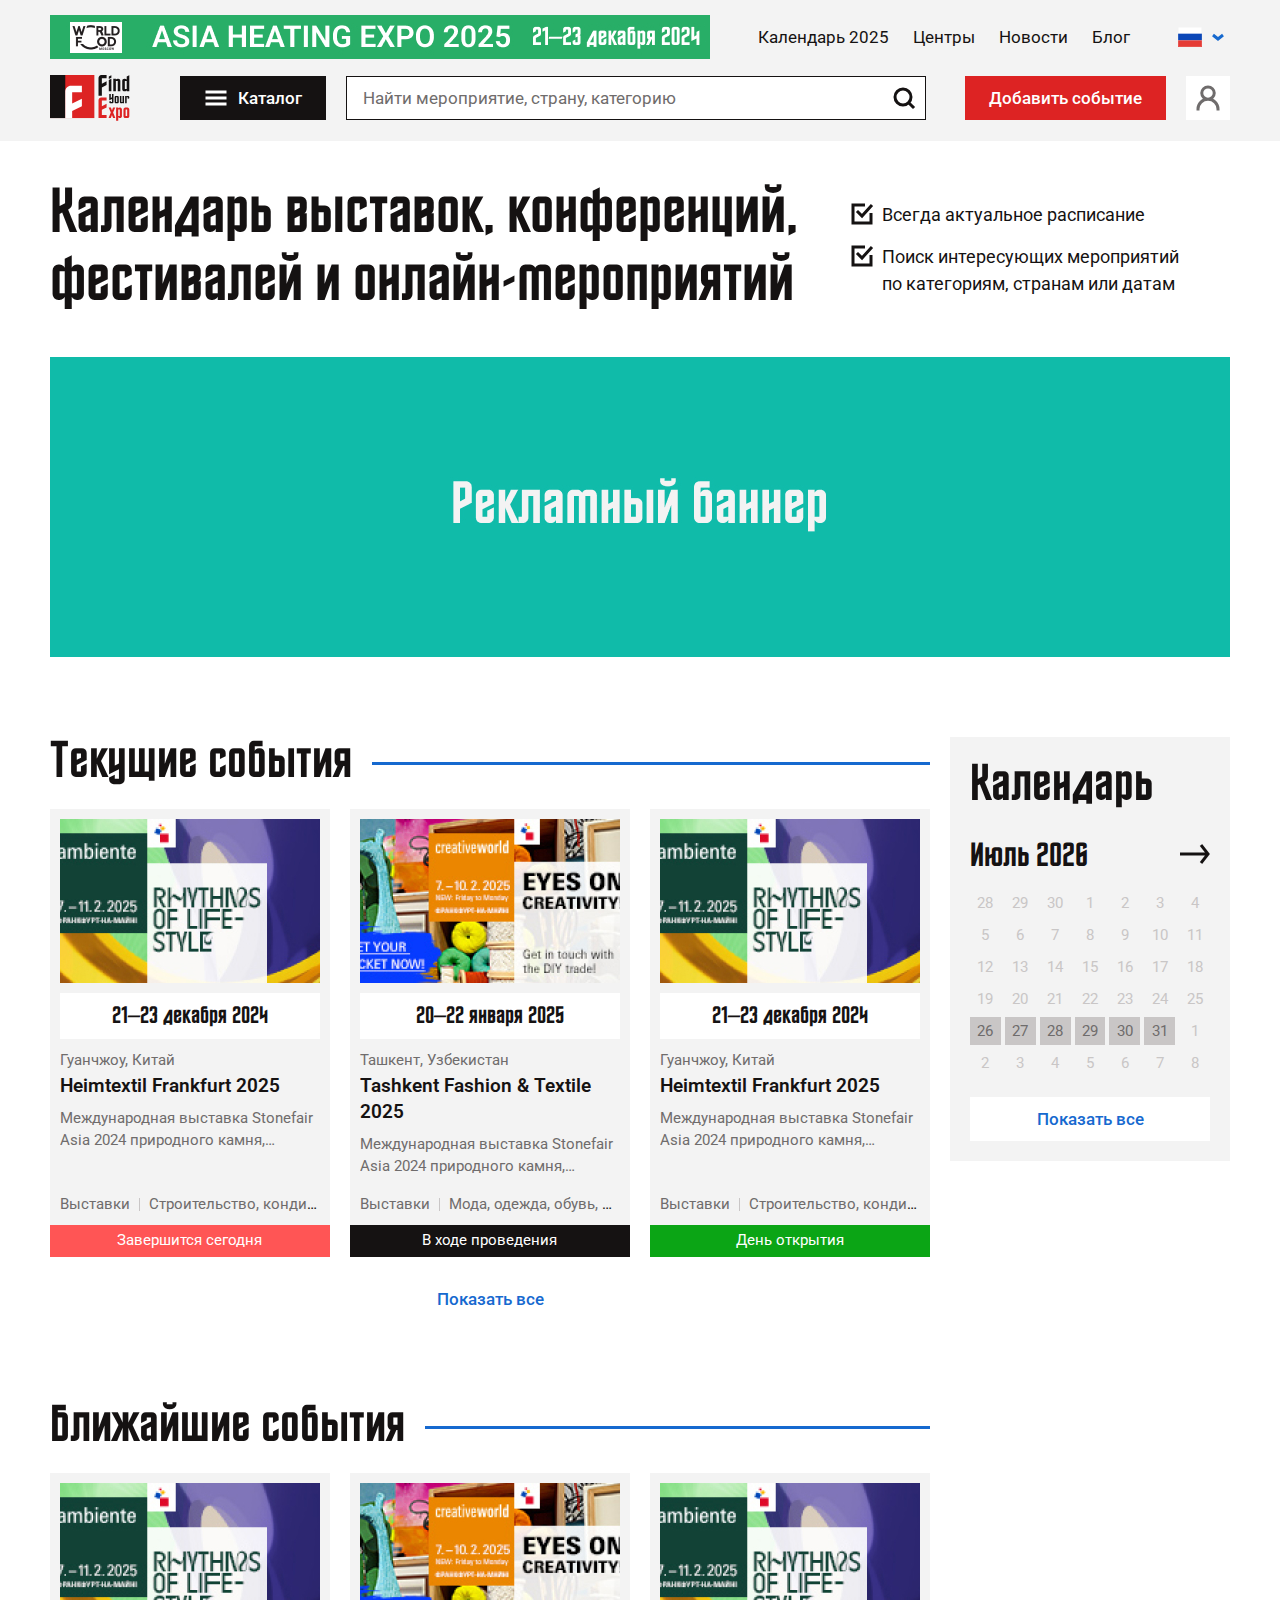
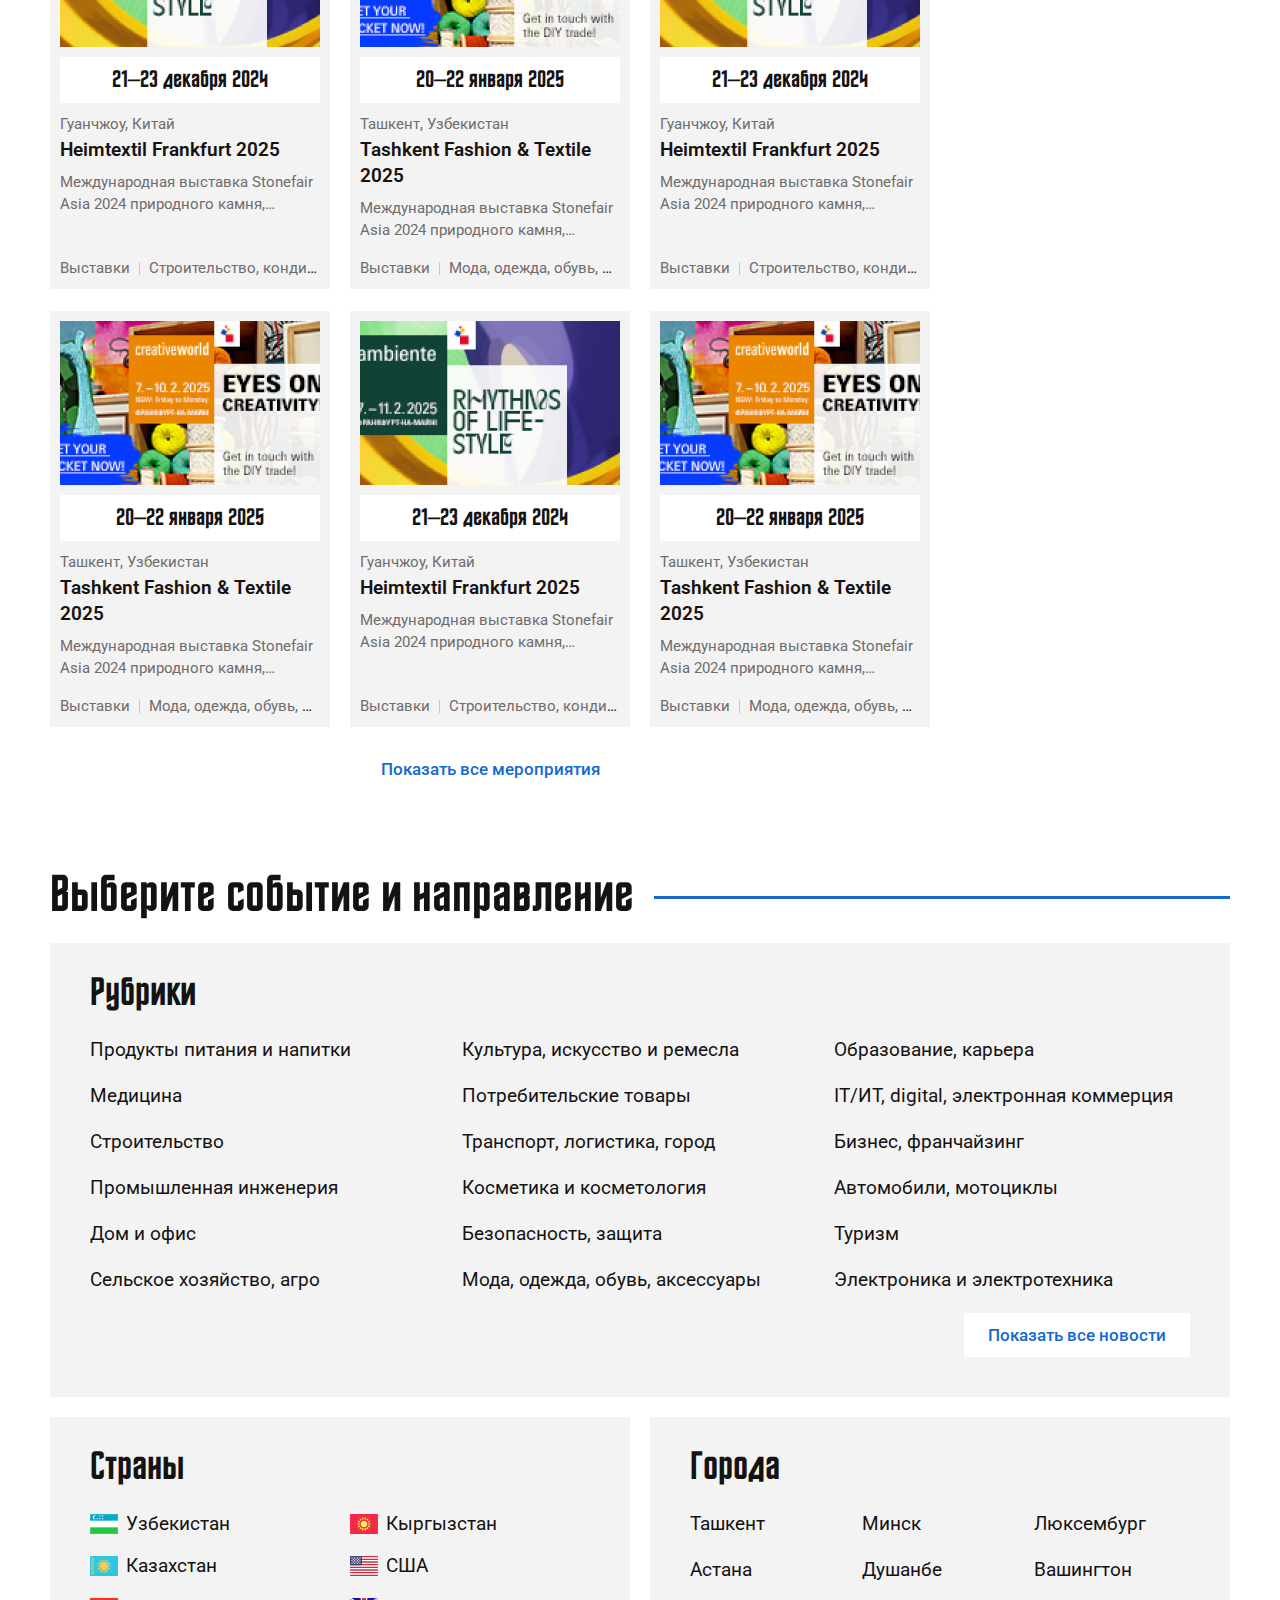
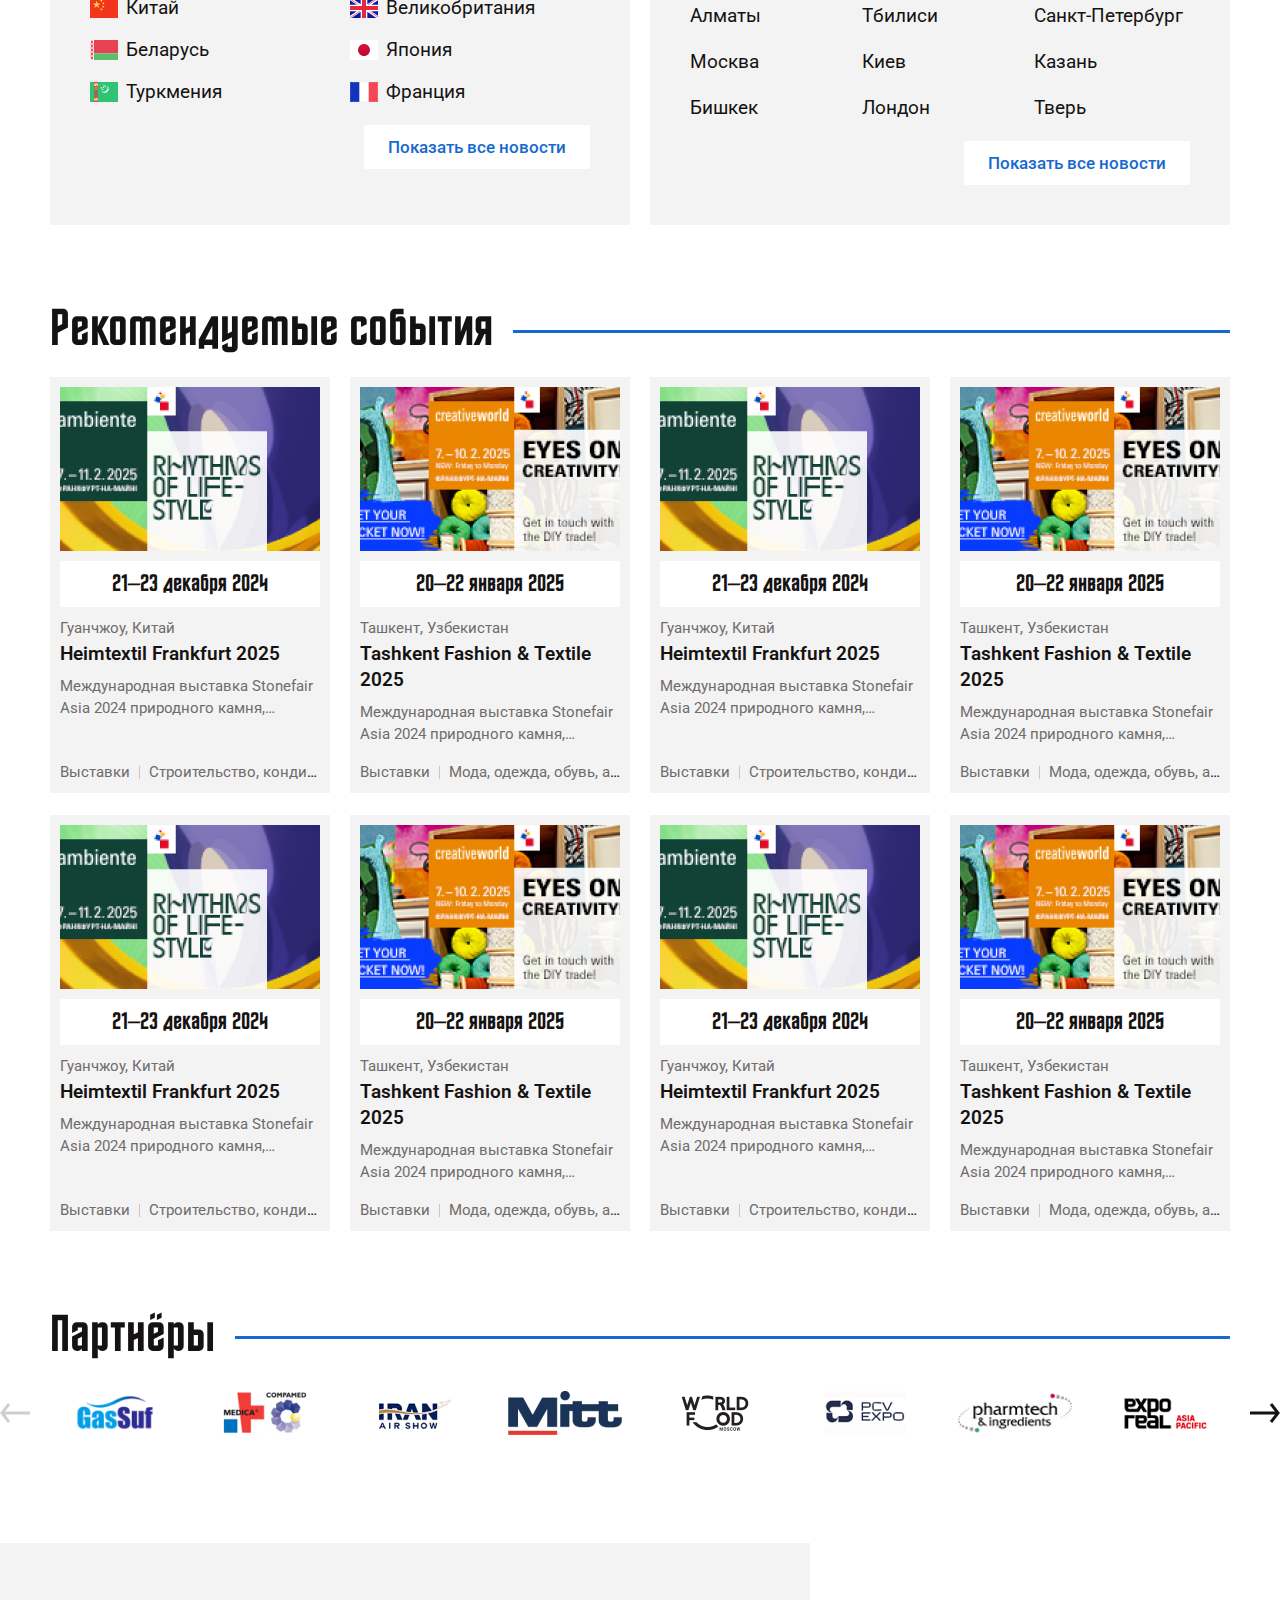
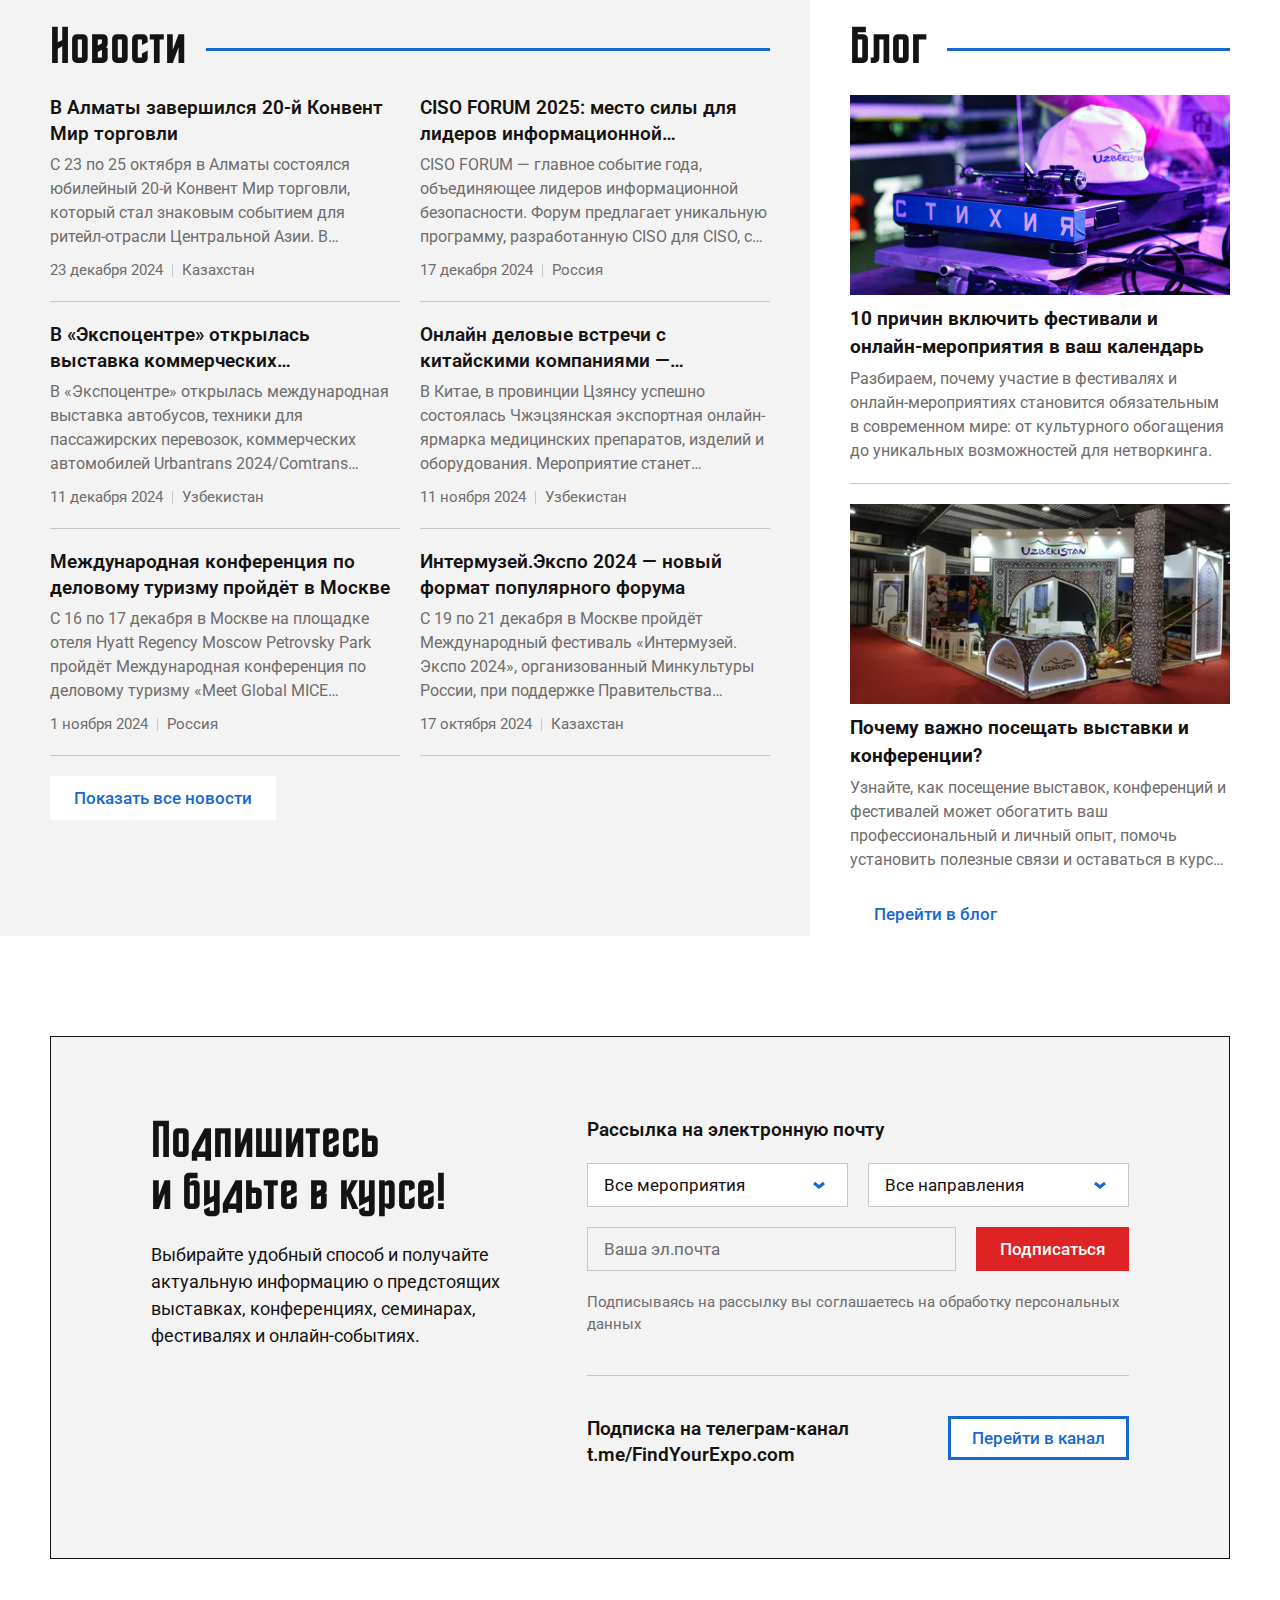
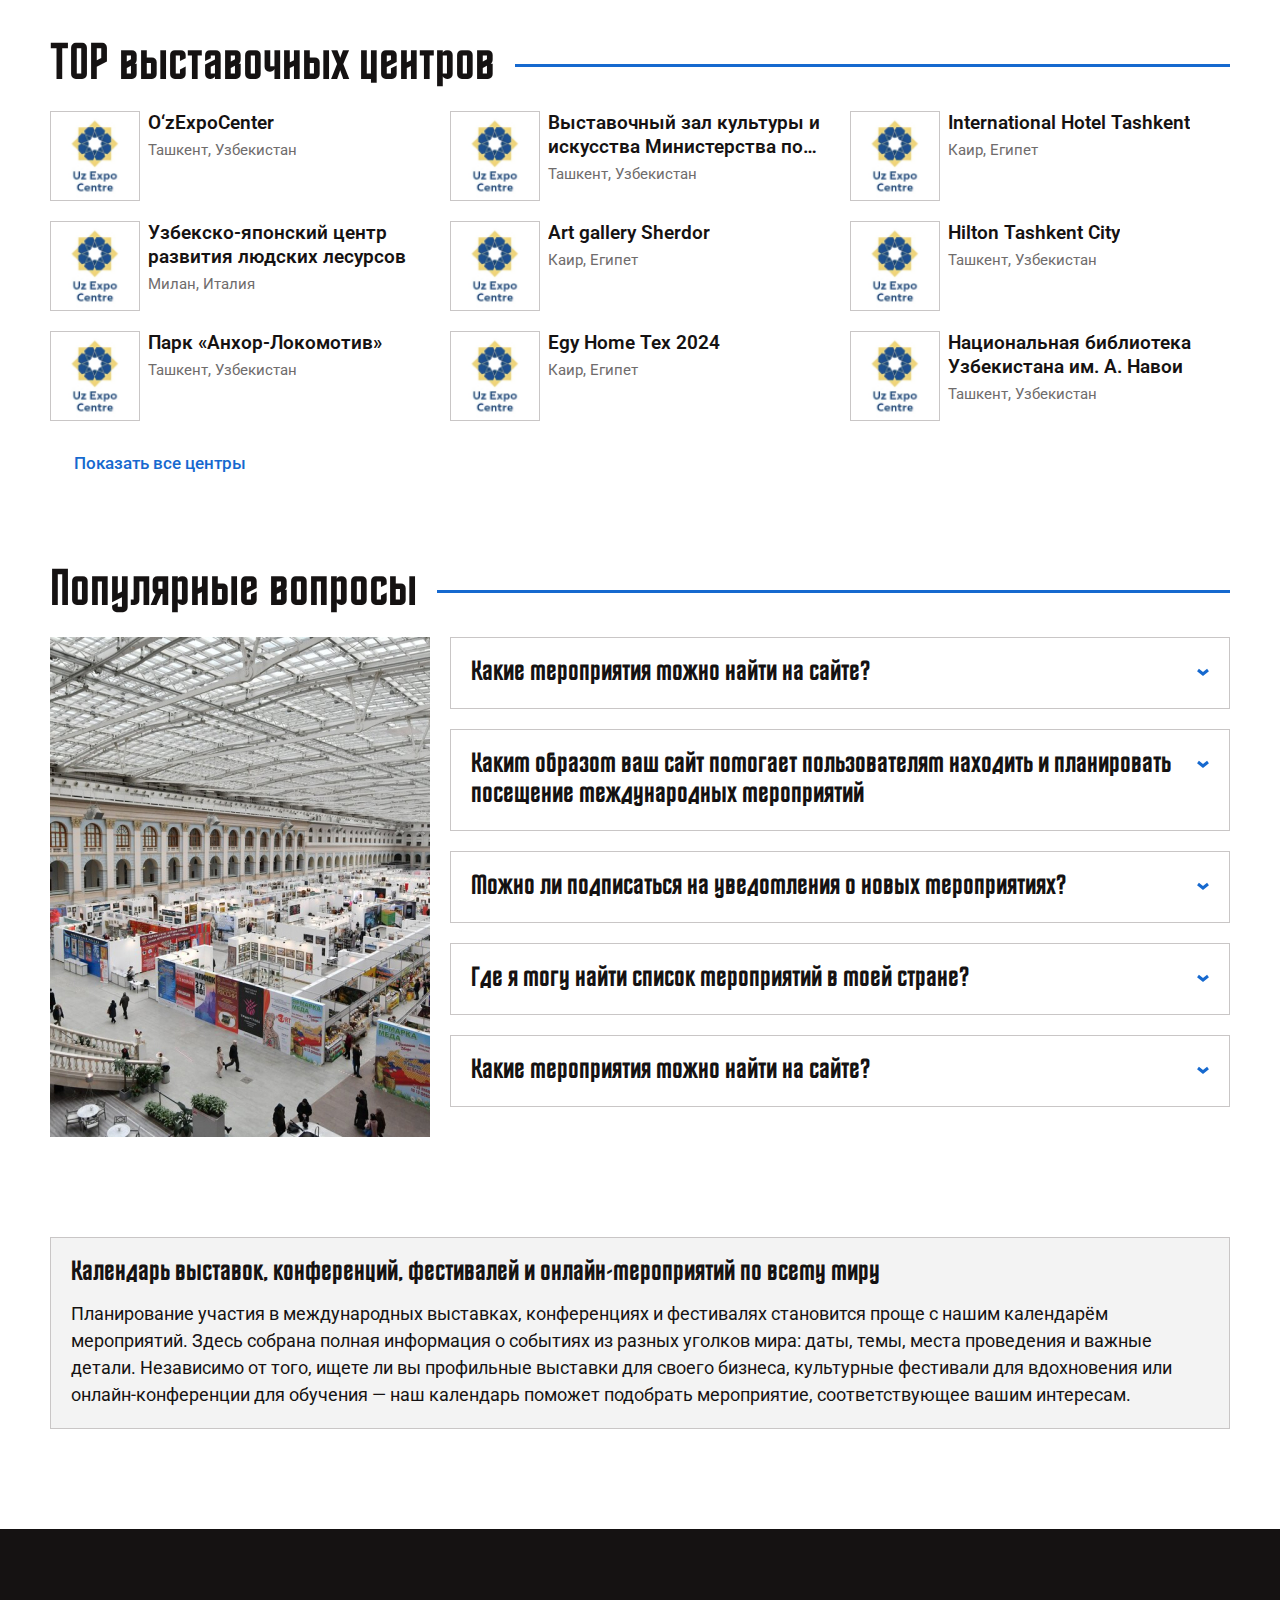
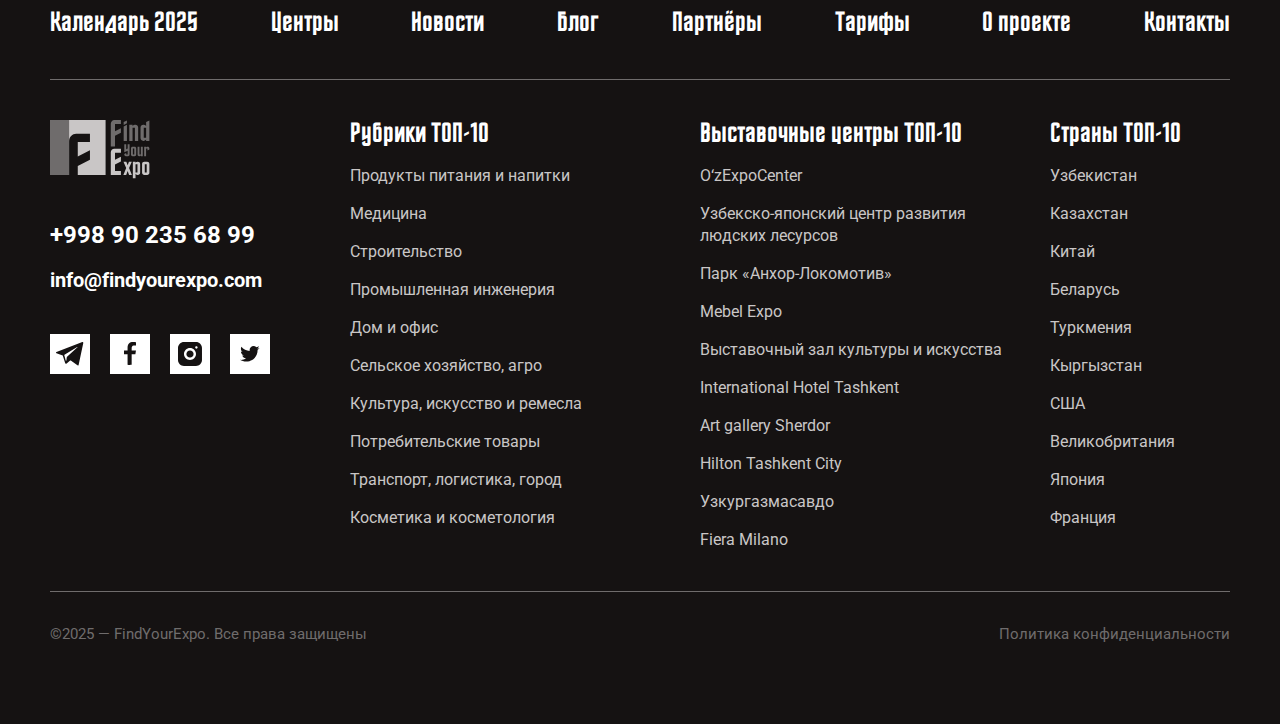
==== commit ee5172b3: "Add files via upload" ====
--- a/index.html
+++ b/index.html
@@ -104,840 +104,844 @@
                             </div>
                             <div class="catalog__dropdown">
                                 <span class="close-btn">Закрыть</span>
-                                <div class="catalog-tabs">
-                                    <div class="catalog-tabs__top-col">
-                                        <nav class="catalog-tabs__nav">
-                                            <ul>
-                                                <li class="active">
-                                                    <span>Рубрики</span>
-                                                </li>
-                                                <li>
-                                                    <span>Страны</span>
-                                                </li>
-                                                <li>
-                                                    <span>Период</span>
-                                                </li>
-                                            </ul>
-                                        </nav>
-                                        <a href="#" class="btn btn_color-transparent">Все события</a>
-                                    </div>
-                                    <div class="catalog-tabs__content">
-                                        <div class="catalog-tabs__item active">
-                                            <div class="info-nav-col">
-                                                <div class="info-nav-col__item">
-                                                    <span class="info-nav-col__title">ТОП-10</span>
-                                                    <ul class="info-nav">
-                                                        <li>
-                                                            <a href="#">
-                                                                <span class="info-nav__text">Банки и финансы</span>
-                                                                <span class="info-nav__number">186</span>
-                                                            </a>
+                                <div class="catalog__container">
+                                    <div class="catalog__content">
+                                        <div class="catalog-tabs">
+                                            <div class="catalog-tabs__top-col">
+                                                <nav class="catalog-tabs__nav">
+                                                    <ul>
+                                                        <li class="active">
+                                                            <span>Рубрики</span>
                                                         </li>
                                                         <li>
-                                                            <a href="#">
-                                                                <span class="info-nav__text">Дом и офис</span>
-                                                                <span class="info-nav__number">394</span>
-                                                            </a>
+                                                            <span>Страны</span>
                                                         </li>
                                                         <li>
-                                                            <a href="#">
-                                                                <span class="info-nav__text">Культура, искусство и ремесла</span>
-                                                                <span class="info-nav__number">293</span>
-                                                            </a>
-                                                        </li>
-                                                        <li>
-                                                            <a href="#">
-                                                                <span class="info-nav__text">Медицина</span>
-                                                                <span class="info-nav__number">485</span>
-                                                            </a>
-                                                        </li>
-                                                        <li>
-                                                            <a href="#">
-                                                                <span class="info-nav__text">Потребительские товары</span>
-                                                                <span class="info-nav__number">279</span>
-                                                            </a>
-                                                        </li>
-                                                        <li>
-                                                            <a href="#">
-                                                                <span class="info-nav__text">Продукты питания и напитки</span>
-                                                                <span class="info-nav__number">624</span>
-                                                            </a>
-                                                        </li>
-                                                        <li>
-                                                            <a href="#">
-                                                                <span class="info-nav__text">Промышленная инженерия</span>
-                                                                <span class="info-nav__number">408</span>
-                                                            </a>
-                                                        </li>
-                                                        <li>
-                                                            <a href="#">
-                                                                <span class="info-nav__text">Сельское хозяйство, агро</span>
-                                                                <span class="info-nav__number">313</span>
-                                                            </a>
-                                                        </li>
-                                                        <li>
-                                                            <a href="#">
-                                                                <span class="info-nav__text">Строительство</span>
-                                                                <span class="info-nav__number">480</span>
-                                                            </a>
-                                                        </li>
-                                                        <li>
-                                                            <a href="#">
-                                                                <span class="info-nav__text">Транспорт, логистика, город</span>
-                                                                <span class="info-nav__number">248</span>
-                                                            </a>
+                                                            <span>Период</span>
                                                         </li>
                                                     </ul>
-                                                </div>
-                                                <div class="info-nav-col__item">
-                                                    <ul class="info-nav">
-                                                        <li>
-                                                            <a href="#">
-                                                                <span class="info-nav__text">ИТ/ИТ, электронная коммерция</span>
-                                                                <span class="info-nav__number">40</span>
-                                                            </a>
-                                                        </li>
-                                                        <li>
-                                                            <a href="#">
-                                                                <span class="info-nav__text">Авиация</span>
-                                                                <span class="info-nav__number">47</span>
-                                                            </a>
-                                                        </li>
-                                                        <li>
-                                                            <a href="#">
-                                                                <span class="info-nav__text">Автомобили, мотоциклы</span>
-                                                                <span class="info-nav__number">173</span>
-                                                            </a>
-                                                        </li>
-                                                        <li>
-                                                            <a href="#">
-                                                                <span class="info-nav__text">Безопасность, защита</span>
-                                                                <span class="info-nav__number">239</span>
-                                                            </a>
-                                                        </li>
-                                                        <li>
-                                                            <a href="#">
-                                                                <span class="info-nav__text">Бизнес, франчайзинг</span>
-                                                                <span class="info-nav__number">176</span>
-                                                            </a>
-                                                        </li>
-                                                        <li>
-                                                            <a href="#">
-                                                                <span class="info-nav__text">Дети, мамы</span>
-                                                                <span class="info-nav__number">80</span>
-                                                            </a>
-                                                        </li>
-                                                        <li>
-                                                            <a href="#">
-                                                                <span class="info-nav__text">ЖКХ</span>
-                                                                <span class="info-nav__number">4</span>
-                                                            </a>
-                                                        </li>
-                                                        <li>
-                                                            <a href="#">
-                                                                <span class="info-nav__text">Здоровье</span>
-                                                                <span class="info-nav__number">89</span>
-                                                            </a>
-                                                        </li>
-                                                        <li>
-                                                            <a href="#">
-                                                                <span class="info-nav__text">Индустрия развлечений</span>
-                                                                <span class="info-nav__number">146</span>
-                                                            </a>
-                                                        </li>
-                                                        <li>
-                                                            <a href="#">
-                                                                <span class="info-nav__text">Искусственный интеллект</span>
-                                                                <span class="info-nav__number">3</span>
-                                                            </a>
-                                                        </li>
-                                                        <li>
-                                                            <a href="#">
-                                                                <span class="info-nav__text">Косметика и косметология</span>
-                                                                <span class="info-nav__number">150</span>
-                                                            </a>
-                                                        </li>
-                                                        <li>
-                                                            <a href="#">
-                                                                <span class="info-nav__text">Лес, деревообработка, бумага</span>
-                                                                <span class="info-nav__number">61</span>
-                                                            </a>
-                                                        </li>
-                                                        <li>
-                                                            <a href="#">
-                                                                <span class="info-nav__text">Металлообработка и металлургия</span>
-                                                                <span class="info-nav__number">109</span>
-                                                            </a>
-                                                        </li>
-                                                        <li>
-                                                            <a href="#">
-                                                                <span class="info-nav__text">Мода, одежда, обувь, аксессуары</span>
-                                                                <span class="info-nav__number">209</span>
-                                                            </a>
-                                                        </li>
-                                                    </ul>
-                                                </div>
-                                                <div class="info-nav-col__item">
-                                                    <ul class="info-nav">
-                                                        <li>
-                                                            <a href="#">
-                                                                <span class="info-nav__text">Недвижимость, архитектура</span>
-                                                                <span class="info-nav__number">77</span>
-                                                            </a>
-                                                        </li>
-                                                        <li>
-                                                            <a href="#">
-                                                                <span class="info-nav__text">Наука, инновации, hi-tech</span>
-                                                                <span class="info-nav__number">91</span>
-                                                            </a>
-                                                        </li>
-                                                        <li>
-                                                            <a href="#">
-                                                                <span class="info-nav__text">Образование, карьера</span>
-                                                                <span class="info-nav__number">198</span>
-                                                            </a>
-                                                        </li>
-                                                        <li>
-                                                            <a href="#">
-                                                                <span class="info-nav__text">Отели и рестораны</span>
-                                                                <span class="info-nav__number">84</span>
-                                                            </a>
-                                                        </li>
-                                                        <li>
-                                                            <a href="#">
-                                                                <span class="info-nav__text">Реклама, маркетинг, PR</span>
-                                                                <span class="info-nav__number">58</span>
-                                                            </a>
-                                                        </li>
-                                                        <li>
-                                                            <a href="#">
-                                                                <span class="info-nav__text">Спорт, активный отдых</span>
-                                                                <span class="info-nav__number">110</span>
-                                                            </a>
-                                                        </li>
-                                                        <li>
-                                                            <a href="#">
-                                                                <span class="info-nav__text">Телекоммуникации, СМИ</span>
-                                                                <span class="info-nav__number">34</span>
-                                                            </a>
-                                                        </li>
-                                                        <li>
-                                                            <a href="#">
-                                                                <span class="info-nav__text">Бизнес, франчайзинг</span>
-                                                                <span class="info-nav__number">176</span>
-                                                            </a>
-                                                        </li>
-                                                        <li>
-                                                            <a href="#">
-                                                                <span class="info-nav__text">Туризм</span>
-                                                                <span class="info-nav__number">161</span>
-                                                            </a>
-                                                        </li>
-                                                        <li>
-                                                            <a href="#">
-                                                                <span class="info-nav__text">Экология и управление отходами</span>
-                                                                <span class="info-nav__number">73</span>
-                                                            </a>
-                                                        </li>
-                                                        <li>
-                                                            <a href="#">
-                                                                <span class="info-nav__text">Электроника и электротехника</span>
-                                                                <span class="info-nav__number">155</span>
-                                                            </a>
-                                                        </li>
-                                                        <li>
-                                                            <a href="#">
-                                                                <span class="info-nav__text">Энергетика. Энергосбережение</span>
-                                                                <span class="info-nav__number">216</span>
-                                                            </a>
-                                                        </li>
-                                                        <li>
-                                                            <a href="#">
-                                                                <span class="info-nav__text">Упаковка и тара</span>
-                                                                <span class="info-nav__number">133</span>
-                                                            </a>
-                                                        </li>
-                                                        <li>
-                                                            <a href="#">
-                                                                <span class="info-nav__text">Ювелирное дело</span>
-                                                                <span class="info-nav__number">79</span>
-                                                            </a>
-                                                        </li>
-                                                    </ul>
-                                                </div>
-                                            </div>
-                                        </div>
-                                        <div class="catalog-tabs__item">
-                                            <div class="info-nav-col info-nav-col_five-col">
-                                                <div class="info-nav-col__item">
-                                                    <span class="info-nav-col__title">ТОП-10</span>
-                                                    <ul class="info-nav">
-                                                        <li>
-                                                            <a href="#">
-                                                                <span class="info-nav__text">Беларусь</span>
-                                                                <span class="info-nav__number">186</span>
-                                                            </a>
-                                                        </li>
-                                                        <li>
-                                                            <a href="#">
-                                                                <span class="info-nav__text">Великобритания</span>
-                                                                <span class="info-nav__number">47</span>
-                                                            </a>
-                                                        </li>
-                                                        <li>
-                                                            <a href="#">
-                                                                <span class="info-nav__text">Германия</span>
-                                                                <span class="info-nav__number">173</span>
-                                                            </a>
-                                                        </li>
-                                                        <li>
-                                                            <a href="#">
-                                                                <span class="info-nav__text">Индия</span>
-                                                                <span class="info-nav__number">40</span>
-                                                            </a>
-                                                        </li>
-                                                        <li>
-                                                            <a href="#">
-                                                                <span class="info-nav__text">Казахстан</span>
-                                                                <span class="info-nav__number">239</span>
-                                                            </a>
-                                                        </li>
-                                                        <li>
-                                                            <a href="#">
-                                                                <span class="info-nav__text">Канада</span>
-                                                                <span class="info-nav__number">176</span>
-                                                            </a>
-                                                        </li>
-                                                        <li>
-                                                            <a href="#">
-                                                                <span class="info-nav__text">Китай</span>
-                                                                <span class="info-nav__number">80</span>
-                                                            </a>
-                                                        </li>
-                                                        <li>
-                                                            <a href="#">
-                                                                <span class="info-nav__text">США</span>
-                                                                <span class="info-nav__number">394</span>
-                                                            </a>
-                                                        </li>
-                                                        <li>
-                                                            <a href="#">
-                                                                <span class="info-nav__text">Узбекистан</span>
-                                                                <span class="info-nav__number">4</span>
-                                                            </a>
-                                                        </li>
-                                                        <li>
-                                                            <a href="#">
-                                                                <span class="info-nav__text">Япония</span>
-                                                                <span class="info-nav__number">89</span>
-                                                            </a>
-                                                        </li>
-                                                    </ul>
-                                                </div>
-                                                <div class="info-nav-col__item">
-                                                    <ul class="info-nav">
-                                                        <li>
-                                                            <a href="#">
-                                                                <span class="info-nav__text">Австралия</span><span class="info-nav__number">186</span>
-                                                            </a>
-                                                        </li>
-                                                        <li>
-                                                            <a href="#">
-                                                                <span class="info-nav__text">Австрия</span><span class="info-nav__number">47</span>
-                                                            </a>
-                                                        </li>
-                                                        <li>
-                                                            <a href="#">
-                                                                <span class="info-nav__text">Азербайджан</span><span class="info-nav__number">173</span>
-                                                            </a>
-                                                        </li>
-                                                        <li>
-                                                            <a href="#">
-                                                                <span class="info-nav__text">Албания</span><span class="info-nav__number">40</span>
-                                                            </a>
-                                                        </li>
-                                                        <li>
-                                                            <a href="#">
-                                                                <span class="info-nav__text">Аргентина</span><span class="info-nav__number">176</span>
-                                                            </a>
-                                                        </li>
-                                                        <li>
-                                                            <a href="#">
-                                                                <span class="info-nav__text">Армения</span><span class="info-nav__number">80</span>
-                                                            </a>
-                                                        </li>
-                                                        <li>
-                                                            <a href="#">
-                                                                <span class="info-nav__text">Бангладеш</span><span class="info-nav__number">394</span>
-                                                            </a>
-                                                        </li>
-                                                        <li>
-                                                            <a href="#">
-                                                                <span class="info-nav__text">Бахрейн</span><span class="info-nav__number">4</span>
-                                                            </a>
-                                                        </li>
-                                                        <li>
-                                                            <a href="#">
-                                                                <span class="info-nav__text">Бельгия</span><span class="info-nav__number">89</span>
-                                                            </a>
-                                                        </li>
-                                                        <li>
-                                                            <a href="#">
-                                                                <span class="info-nav__text">Болгария</span><span class="info-nav__number">89</span>
-                                                            </a>
-                                                        </li>
-                                                        <li>
-                                                            <a href="#">
-                                                                <span class="info-nav__text">Бразилия</span><span class="info-nav__number">89</span>
-                                                            </a>
-                                                        </li>
-                                                        <li>
-                                                            <a href="#">
-                                                                <span class="info-nav__text">Венгрия</span><span class="info-nav__number">89</span>
-                                                            </a>
-                                                        </li>
-                                                        <li>
-                                                            <a href="#">
-                                                                <span class="info-nav__text">Вьетнам</span><span class="info-nav__number">186</span>
-                                                            </a>
-                                                        </li>
-                                                    </ul>
-                                                </div>
-                                                <div class="info-nav-col__item">
-                                                    <ul class="info-nav">
-                                                        <li>
-                                                            <a href="#">
-                                                                <span class="info-nav__text">Гонконг</span>
-                                                                <span class="info-nav__number">173</span>
-                                                            </a>
-                                                        </li>
-                                                        <li>
-                                                            <a href="#">
-                                                                <span class="info-nav__text">Греция</span>
-                                                                <span class="info-nav__number">176</span>
-                                                            </a>
-                                                        </li>
-                                                        <li>
-                                                            <a href="#">
-                                                                <span class="info-nav__text">Дания</span>
-                                                                <span class="info-nav__number">80</span>
-                                                            </a>
-                                                        </li>
-                                                        <li>
-                                                            <a href="#">
-                                                                <span class="info-nav__text">Египет</span>
-                                                                <span class="info-nav__number">394</span>
-                                                            </a>
-                                                        </li>
-                                                        <li>
-                                                            <a href="#">
-                                                                <span class="info-nav__text">Израиль</span>
-                                                                <span class="info-nav__number">4</span>
-                                                            </a>
-                                                        </li>
-                                                        <li>
-                                                            <a href="#">
-                                                                <span class="info-nav__text">Индонезия</span>
-                                                                <span class="info-nav__number">89</span>
-                                                            </a>
-                                                        </li>
-                                                        <li>
-                                                            <a href="#">
-                                                                <span class="info-nav__text">Иордания</span>
-                                                                <span class="info-nav__number">89</span>
-                                                            </a>
-                                                        </li>
-                                                        <li>
-                                                            <a href="#">
-                                                                <span class="info-nav__text">Ирландия</span>
-                                                                <span class="info-nav__number">89</span>
-                                                            </a>
-                                                        </li>
-                                                        <li>
-                                                            <a href="#">
-                                                                <span class="info-nav__text">Исландия</span>
-                                                                <span class="info-nav__number">89</span>
-                                                            </a>
-                                                        </li>
-                                                        <li>
-                                                            <a href="#">
-                                                                <span class="info-nav__text">Испания</span>
-                                                                <span class="info-nav__number">89</span>
-                                                            </a>
-                                                        </li>
-                                                        <li>
-                                                            <a href="#">
-                                                                <span class="info-nav__text">Италия</span>
-                                                                <span class="info-nav__number">40</span>
-                                                            </a>
-                                                        </li>
-                                                        <li>
-                                                            <a href="#">
-                                                                <span class="info-nav__text">Катар</span>
-                                                                <span class="info-nav__number">89</span>
-                                                            </a>
-                                                        </li>
-                                                        <li>
-                                                            <a href="#">
-                                                                <span class="info-nav__text">Кения</span>
-                                                                <span class="info-nav__number">186</span>
-                                                            </a>
-                                                        </li>
-                                                    </ul>
-                                                </div>
-                                                <div class="info-nav-col__item">
-                                                    <ul class="info-nav">
-                                                        <li>
-                                                           <a href="#">
-                                                                <span class="info-nav__text">Колумбия</span>
-                                                                <span class="info-nav__number">47</span>
-                                                            </a> 
-                                                        </li>
-                                                        <li>
-                                                           <a href="#">
-                                                                <span class="info-nav__text">Коста-Рика</span>
-                                                                <span class="info-nav__number">394</span>
-                                                            </a> 
-                                                        </li>
-                                                        <li>
-                                                           <a href="#">
-                                                                <span class="info-nav__text">Кыргызстан</span>
-                                                                <span class="info-nav__number">4</span>
-                                                            </a> 
-                                                        </li>
-                                                        <li>
-                                                           <a href="#">
-                                                                <span class="info-nav__text">Латвия</span>
-                                                                <span class="info-nav__number">18</span>
-                                                            </a> 
-                                                        </li>
-                                                        <li>
-                                                           <a href="#">
-                                                                <span class="info-nav__text">Ливан</span>
-                                                                <span class="info-nav__number">89</span>
-                                                            </a> 
-                                                        </li>
-                                                        <li>
-                                                           <a href="#">
-                                                                <span class="info-nav__text">Литва</span>
-                                                                <span class="info-nav__number">89</span>
-                                                            </a> 
-                                                        </li>
-                                                        <li>
-                                                           <a href="#">
-                                                                <span class="info-nav__text">Люксембург</span>
-                                                                <span class="info-nav__number">89</span>
-                                                            </a> 
-                                                        </li>
-                                                        <li>
-                                                           <a href="#">
-                                                                <span class="info-nav__text">Малайзия</span>
-                                                                <span class="info-nav__number">89</span>
-                                                            </a> 
-                                                        </li>
-                                                        <li>
-                                                           <a href="#">
-                                                                <span class="info-nav__text">Мексика</span>
-                                                                <span class="info-nav__number">89</span>
-                                                            </a> 
-                                                        </li>
-                                                        <li>
-                                                           <a href="#">
-                                                                <span class="info-nav__text">Молдова</span>
-                                                                <span class="info-nav__number">47</span>
-                                                            </a> 
-                                                        </li>
-                                                        <li>
-                                                           <a href="#">
-                                                                <span class="info-nav__text">Монако</span>
-                                                                <span class="info-nav__number">80</span>
-                                                            </a> 
-                                                        </li>
-                                                        <li>
-                                                           <a href="#">
-                                                                <span class="info-nav__text">Нидерланды</span>
-                                                                <span class="info-nav__number">394</span>
-                                                            </a> 
-                                                        </li>
-                                                        <li>
-                                                           <a href="#">
-                                                                <span class="info-nav__text">Новая Зеландия</span>
-                                                                <span class="info-nav__number">4</span>
-                                                            </a> 
-                                                        </li>
-                                                    </ul>
-                                                </div>
-                                                <div class="info-nav-col__item">
-                                                    <ul class="info-nav">
-                                                        <li>
-                                                           <a href="#">
-                                                                <span class="info-nav__text">Норвегия</span>
-                                                                <span class="info-nav__number">89</span>
-                                                            </a> 
-                                                        </li>
-                                                        <li>
-                                                           <a href="#">
-                                                                <span class="info-nav__text">ОАЭ</span>
-                                                                <span class="info-nav__number">89</span>
-                                                            </a> 
-                                                        </li>
-                                                        <li>
-                                                           <a href="#">
-                                                                <span class="info-nav__text">Пакистан</span>
-                                                                <span class="info-nav__number">89</span>
-                                                            </a> 
-                                                        </li>
-                                                        <li>
-                                                           <a href="#">
-                                                                <span class="info-nav__text">Польша</span>
-                                                                <span class="info-nav__number">394</span>
-                                                            </a> 
-                                                        </li>
-                                                        <li>
-                                                           <a href="#">
-                                                                <span class="info-nav__text">Португалия</span>
-                                                                <span class="info-nav__number">4</span>
-                                                            </a> 
-                                                        </li>
-                                                        <li>
-                                                           <a href="#">
-                                                                <span class="info-nav__text">Румыния</span>
-                                                                <span class="info-nav__number">89</span>
-                                                            </a> 
-                                                        </li>
-                                                        <li>
-                                                           <a href="#">
-                                                                <span class="info-nav__text">Саудовская Аравия</span>
-                                                                <span class="info-nav__number">89</span>
-                                                            </a> 
-                                                        </li>
-                                                        <li>
-                                                           <a href="#">
-                                                                <span class="info-nav__text">Сингапур</span>
-                                                                <span class="info-nav__number">89</span>
-                                                            </a> 
-                                                        </li>
-                                                        <li>
-                                                           <a href="#">
-                                                                <span class="info-nav__text">Словакия</span>
-                                                                <span class="info-nav__number">89</span>
-                                                            </a> 
-                                                        </li>
-                                                        <li>
-                                                           <a href="#">
-                                                                <span class="info-nav__text">Таиланд</span>
-                                                                <span class="info-nav__number">89</span>
-                                                            </a> 
-                                                        </li>
-                                                        <li>
-                                                           <a href="#">
-                                                                <span class="info-nav__text">Тайвань</span>
-                                                                <span class="info-nav__number">89</span>
-                                                            </a> 
-                                                        </li>
-                                                        <li>
-                                                           <a href="#">
-                                                                <span class="info-nav__text">Турция</span>
-                                                                <span class="info-nav__number">186</span>
-                                                            </a> 
-                                                        </li>
-                                                        <li>
-                                                           <a href="#">
-                                                                <span class="info-nav__text">Украина</span>
-                                                                <span class="info-nav__number">47</span>
-                                                            </a> 
-                                                        </li>
-                                                    </ul>
-                                                </div>
-                                                <div class="info-nav-col__item">
-                                                    <ul class="info-nav">
-                                                        <li>
-                                                           <a href="#">
-                                                                <span class="info-nav__text">Филиппины</span>
-                                                                <span class="info-nav__number">173</span>
-                                                            </a> 
-                                                        </li>
-                                                        <li>
-                                                           <a href="#">
-                                                                <span class="info-nav__text">Финляндия</span>
-                                                                <span class="info-nav__number">176</span>
-                                                            </a> 
-                                                        </li>
-                                                        <li>
-                                                           <a href="#">
-                                                                <span class="info-nav__text">Франция</span>
-                                                                <span class="info-nav__number">239</span>
-                                                            </a> 
-                                                        </li>
-                                                        <li>
-                                                           <a href="#">
-                                                                <span class="info-nav__text">Хорватия</span>
-                                                                <span class="info-nav__number">80</span>
-                                                            </a> 
-                                                        </li>
-                                                        <li>
-                                                           <a href="#">
-                                                                <span class="info-nav__text">Чехия</span>
-                                                                <span class="info-nav__number">186</span>
-                                                            </a> 
-                                                        </li>
-                                                        <li>
-                                                           <a href="#">
-                                                                <span class="info-nav__text">Швейцария</span>
-                                                                <span class="info-nav__number">173</span>
-                                                            </a> 
-                                                        </li>
-                                                        <li>
-                                                           <a href="#">
-                                                                <span class="info-nav__text">Швеция</span>
-                                                                <span class="info-nav__number">40</span>
-                                                            </a> 
-                                                        </li>
-                                                        <li>
-                                                           <a href="#">
-                                                                <span class="info-nav__text">Шри-Ланка</span>
-                                                                <span class="info-nav__number">176</span>
-                                                            </a> 
-                                                        </li>
-                                                        <li>
-                                                           <a href="#">
-                                                                <span class="info-nav__text">Эквадор</span>
-                                                                <span class="info-nav__number">80</span>
-                                                            </a> 
-                                                        </li>
-                                                        <li>
-                                                           <a href="#">
-                                                                <span class="info-nav__text">Эстония</span>
-                                                                <span class="info-nav__number">394</span>
-                                                            </a> 
-                                                        </li>
-                                                        <li>
-                                                           <a href="#">
-                                                                <span class="info-nav__text">ЮАР</span>
-                                                                <span class="info-nav__number">89</span>
-                                                            </a> 
-                                                        </li>
-                                                        <li>
-                                                           <a href="#">
-                                                                <span class="info-nav__text">Южная Корея</span>
-                                                                <span class="info-nav__number">89</span>
-                                                            </a> 
-                                                        </li>
-                                                    </ul>
-                                                </div>
-                                            </div>
-                                        </div>
-                                        <div class="catalog-tabs__item">
-                                            <div class="period">
-                                                <div class="period__item">
-                                                    <span class="period__year">2024 год</span>
-                                                    <div class="period__months">
-                                                        <ul class="period__list">
-                                                            <li>
-                                                                <a href="#">
-                                                                    <span class="period__text">Декабрь</span>
-                                                                    <span class="period__number">186</span>
-                                                                </a>
-                                                            </li>
-                                                        </ul>
+                                                </nav>
+                                                <a href="#" class="btn btn_color-transparent">Все события</a>
+                                            </div>
+                                            <div class="catalog-tabs__content">
+                                                <div class="catalog-tabs__item active">
+                                                    <div class="info-nav-col">
+                                                        <div class="info-nav-col__item">
+                                                            <span class="info-nav-col__title">ТОП-10</span>
+                                                            <ul class="info-nav">
+                                                                <li>
+                                                                    <a href="#">
+                                                                        <span class="info-nav__text">Банки и финансы</span>
+                                                                        <span class="info-nav__number">186</span>
+                                                                    </a>
+                                                                </li>
+                                                                <li>
+                                                                    <a href="#">
+                                                                        <span class="info-nav__text">Дом и офис</span>
+                                                                        <span class="info-nav__number">394</span>
+                                                                    </a>
+                                                                </li>
+                                                                <li>
+                                                                    <a href="#">
+                                                                        <span class="info-nav__text">Культура, искусство и ремесла</span>
+                                                                        <span class="info-nav__number">293</span>
+                                                                    </a>
+                                                                </li>
+                                                                <li>
+                                                                    <a href="#">
+                                                                        <span class="info-nav__text">Медицина</span>
+                                                                        <span class="info-nav__number">485</span>
+                                                                    </a>
+                                                                </li>
+                                                                <li>
+                                                                    <a href="#">
+                                                                        <span class="info-nav__text">Потребительские товары</span>
+                                                                        <span class="info-nav__number">279</span>
+                                                                    </a>
+                                                                </li>
+                                                                <li>
+                                                                    <a href="#">
+                                                                        <span class="info-nav__text">Продукты питания и напитки</span>
+                                                                        <span class="info-nav__number">624</span>
+                                                                    </a>
+                                                                </li>
+                                                                <li>
+                                                                    <a href="#">
+                                                                        <span class="info-nav__text">Промышленная инженерия</span>
+                                                                        <span class="info-nav__number">408</span>
+                                                                    </a>
+                                                                </li>
+                                                                <li>
+                                                                    <a href="#">
+                                                                        <span class="info-nav__text">Сельское хозяйство, агро</span>
+                                                                        <span class="info-nav__number">313</span>
+                                                                    </a>
+                                                                </li>
+                                                                <li>
+                                                                    <a href="#">
+                                                                        <span class="info-nav__text">Строительство</span>
+                                                                        <span class="info-nav__number">480</span>
+                                                                    </a>
+                                                                </li>
+                                                                <li>
+                                                                    <a href="#">
+                                                                        <span class="info-nav__text">Транспорт, логистика, город</span>
+                                                                        <span class="info-nav__number">248</span>
+                                                                    </a>
+                                                                </li>
+                                                            </ul>
+                                                        </div>
+                                                        <div class="info-nav-col__item">
+                                                            <ul class="info-nav">
+                                                                <li>
+                                                                    <a href="#">
+                                                                        <span class="info-nav__text">ИТ/ИТ, электронная коммерция</span>
+                                                                        <span class="info-nav__number">40</span>
+                                                                    </a>
+                                                                </li>
+                                                                <li>
+                                                                    <a href="#">
+                                                                        <span class="info-nav__text">Авиация</span>
+                                                                        <span class="info-nav__number">47</span>
+                                                                    </a>
+                                                                </li>
+                                                                <li>
+                                                                    <a href="#">
+                                                                        <span class="info-nav__text">Автомобили, мотоциклы</span>
+                                                                        <span class="info-nav__number">173</span>
+                                                                    </a>
+                                                                </li>
+                                                                <li>
+                                                                    <a href="#">
+                                                                        <span class="info-nav__text">Безопасность, защита</span>
+                                                                        <span class="info-nav__number">239</span>
+                                                                    </a>
+                                                                </li>
+                                                                <li>
+                                                                    <a href="#">
+                                                                        <span class="info-nav__text">Бизнес, франчайзинг</span>
+                                                                        <span class="info-nav__number">176</span>
+                                                                    </a>
+                                                                </li>
+                                                                <li>
+                                                                    <a href="#">
+                                                                        <span class="info-nav__text">Дети, мамы</span>
+                                                                        <span class="info-nav__number">80</span>
+                                                                    </a>
+                                                                </li>
+                                                                <li>
+                                                                    <a href="#">
+                                                                        <span class="info-nav__text">ЖКХ</span>
+                                                                        <span class="info-nav__number">4</span>
+                                                                    </a>
+                                                                </li>
+                                                                <li>
+                                                                    <a href="#">
+                                                                        <span class="info-nav__text">Здоровье</span>
+                                                                        <span class="info-nav__number">89</span>
+                                                                    </a>
+                                                                </li>
+                                                                <li>
+                                                                    <a href="#">
+                                                                        <span class="info-nav__text">Индустрия развлечений</span>
+                                                                        <span class="info-nav__number">146</span>
+                                                                    </a>
+                                                                </li>
+                                                                <li>
+                                                                    <a href="#">
+                                                                        <span class="info-nav__text">Искусственный интеллект</span>
+                                                                        <span class="info-nav__number">3</span>
+                                                                    </a>
+                                                                </li>
+                                                                <li>
+                                                                    <a href="#">
+                                                                        <span class="info-nav__text">Косметика и косметология</span>
+                                                                        <span class="info-nav__number">150</span>
+                                                                    </a>
+                                                                </li>
+                                                                <li>
+                                                                    <a href="#">
+                                                                        <span class="info-nav__text">Лес, деревообработка, бумага</span>
+                                                                        <span class="info-nav__number">61</span>
+                                                                    </a>
+                                                                </li>
+                                                                <li>
+                                                                    <a href="#">
+                                                                        <span class="info-nav__text">Металлообработка и металлургия</span>
+                                                                        <span class="info-nav__number">109</span>
+                                                                    </a>
+                                                                </li>
+                                                                <li>
+                                                                    <a href="#">
+                                                                        <span class="info-nav__text">Мода, одежда, обувь, аксессуары</span>
+                                                                        <span class="info-nav__number">209</span>
+                                                                    </a>
+                                                                </li>
+                                                            </ul>
+                                                        </div>
+                                                        <div class="info-nav-col__item">
+                                                            <ul class="info-nav">
+                                                                <li>
+                                                                    <a href="#">
+                                                                        <span class="info-nav__text">Недвижимость, архитектура</span>
+                                                                        <span class="info-nav__number">77</span>
+                                                                    </a>
+                                                                </li>
+                                                                <li>
+                                                                    <a href="#">
+                                                                        <span class="info-nav__text">Наука, инновации, hi-tech</span>
+                                                                        <span class="info-nav__number">91</span>
+                                                                    </a>
+                                                                </li>
+                                                                <li>
+                                                                    <a href="#">
+                                                                        <span class="info-nav__text">Образование, карьера</span>
+                                                                        <span class="info-nav__number">198</span>
+                                                                    </a>
+                                                                </li>
+                                                                <li>
+                                                                    <a href="#">
+                                                                        <span class="info-nav__text">Отели и рестораны</span>
+                                                                        <span class="info-nav__number">84</span>
+                                                                    </a>
+                                                                </li>
+                                                                <li>
+                                                                    <a href="#">
+                                                                        <span class="info-nav__text">Реклама, маркетинг, PR</span>
+                                                                        <span class="info-nav__number">58</span>
+                                                                    </a>
+                                                                </li>
+                                                                <li>
+                                                                    <a href="#">
+                                                                        <span class="info-nav__text">Спорт, активный отдых</span>
+                                                                        <span class="info-nav__number">110</span>
+                                                                    </a>
+                                                                </li>
+                                                                <li>
+                                                                    <a href="#">
+                                                                        <span class="info-nav__text">Телекоммуникации, СМИ</span>
+                                                                        <span class="info-nav__number">34</span>
+                                                                    </a>
+                                                                </li>
+                                                                <li>
+                                                                    <a href="#">
+                                                                        <span class="info-nav__text">Бизнес, франчайзинг</span>
+                                                                        <span class="info-nav__number">176</span>
+                                                                    </a>
+                                                                </li>
+                                                                <li>
+                                                                    <a href="#">
+                                                                        <span class="info-nav__text">Туризм</span>
+                                                                        <span class="info-nav__number">161</span>
+                                                                    </a>
+                                                                </li>
+                                                                <li>
+                                                                    <a href="#">
+                                                                        <span class="info-nav__text">Экология и управление отходами</span>
+                                                                        <span class="info-nav__number">73</span>
+                                                                    </a>
+                                                                </li>
+                                                                <li>
+                                                                    <a href="#">
+                                                                        <span class="info-nav__text">Электроника и электротехника</span>
+                                                                        <span class="info-nav__number">155</span>
+                                                                    </a>
+                                                                </li>
+                                                                <li>
+                                                                    <a href="#">
+                                                                        <span class="info-nav__text">Энергетика. Энергосбережение</span>
+                                                                        <span class="info-nav__number">216</span>
+                                                                    </a>
+                                                                </li>
+                                                                <li>
+                                                                    <a href="#">
+                                                                        <span class="info-nav__text">Упаковка и тара</span>
+                                                                        <span class="info-nav__number">133</span>
+                                                                    </a>
+                                                                </li>
+                                                                <li>
+                                                                    <a href="#">
+                                                                        <span class="info-nav__text">Ювелирное дело</span>
+                                                                        <span class="info-nav__number">79</span>
+                                                                    </a>
+                                                                </li>
+                                                            </ul>
+                                                        </div>
                                                     </div>
                                                 </div>
-                                                <div class="period__item">
-                                                    <span class="period__year">2025 год</span>
-                                                    <div class="period__months">
-                                                        <ul class="period__list">
-                                                            <li>
-                                                                <a href="#">
-                                                                    <span class="period__text">Январь</span>
-                                                                    <span class="period__number">47</span>
-                                                                </a>
-                                                            </li>
-                                                            <li>
-                                                                <a href="#">
-                                                                    <span class="period__text">Февраль</span>
-                                                                    <span class="period__number">173</span>
-                                                                </a>
-                                                            </li>
-                                                            <li>
-                                                                <a href="#">
-                                                                    <span class="period__text">Март</span>
-                                                                    <span class="period__number">40</span>
-                                                                </a>
-                                                            </li>
-                                                            <li>
-                                                                <a href="#">
-                                                                    <span class="period__text">Апрель</span>
-                                                                    <span class="period__number">239</span>
-                                                                </a>
-                                                            </li>
-                                                            <li>
-                                                                <a href="#">
-                                                                    <span class="period__text">Май</span>
-                                                                    <span class="period__number">176</span>
-                                                                </a>
-                                                            </li>
-                                                            <li>
-                                                                <a href="#">
-                                                                    <span class="period__text">Июнь</span>
-                                                                    <span class="period__number">80</span>
-                                                                </a>
-                                                            </li>
-                                                            <li>
-                                                                <a href="#">
-                                                                    <span class="period__text">Июль</span>
-                                                                    <span class="period__number">394</span>
-                                                                </a>
-                                                            </li>
-                                                            <li>
-                                                                <a href="#">
-                                                                    <span class="period__text">Август</span>
-                                                                    <span class="period__number">4</span>
-                                                                </a>
-                                                            </li>
-                                                            <li>
-                                                                <a href="#">
-                                                                    <span class="period__text">Сентябрь</span>
-                                                                    <span class="period__number">89</span>
-                                                                </a>
-                                                            </li>
-                                                            <li>
-                                                                <a href="#">
-                                                                    <span class="period__text">Октябрь</span>
-                                                                    <span class="period__number">89</span>
-                                                                </a>
-                                                            </li>
-                                                            <li>
-                                                                <a href="#">
-                                                                    <span class="period__text">Ноябрь</span>
-                                                                    <span class="period__number">89</span>
-                                                                </a>
-                                                            </li>
-                                                            <li>
-                                                                <a href="#">
-                                                                    <span class="period__text">Декабрь</span>
-                                                                    <span class="period__number">186</span>
-                                                                </a>
-                                                            </li>
-                                                        </ul>
+                                                <div class="catalog-tabs__item">
+                                                    <div class="info-nav-col info-nav-col_five-col">
+                                                        <div class="info-nav-col__item">
+                                                            <span class="info-nav-col__title">ТОП-10</span>
+                                                            <ul class="info-nav">
+                                                                <li>
+                                                                    <a href="#">
+                                                                        <span class="info-nav__text">Беларусь</span>
+                                                                        <span class="info-nav__number">186</span>
+                                                                    </a>
+                                                                </li>
+                                                                <li>
+                                                                    <a href="#">
+                                                                        <span class="info-nav__text">Великобритания</span>
+                                                                        <span class="info-nav__number">47</span>
+                                                                    </a>
+                                                                </li>
+                                                                <li>
+                                                                    <a href="#">
+                                                                        <span class="info-nav__text">Германия</span>
+                                                                        <span class="info-nav__number">173</span>
+                                                                    </a>
+                                                                </li>
+                                                                <li>
+                                                                    <a href="#">
+                                                                        <span class="info-nav__text">Индия</span>
+                                                                        <span class="info-nav__number">40</span>
+                                                                    </a>
+                                                                </li>
+                                                                <li>
+                                                                    <a href="#">
+                                                                        <span class="info-nav__text">Казахстан</span>
+                                                                        <span class="info-nav__number">239</span>
+                                                                    </a>
+                                                                </li>
+                                                                <li>
+                                                                    <a href="#">
+                                                                        <span class="info-nav__text">Канада</span>
+                                                                        <span class="info-nav__number">176</span>
+                                                                    </a>
+                                                                </li>
+                                                                <li>
+                                                                    <a href="#">
+                                                                        <span class="info-nav__text">Китай</span>
+                                                                        <span class="info-nav__number">80</span>
+                                                                    </a>
+                                                                </li>
+                                                                <li>
+                                                                    <a href="#">
+                                                                        <span class="info-nav__text">США</span>
+                                                                        <span class="info-nav__number">394</span>
+                                                                    </a>
+                                                                </li>
+                                                                <li>
+                                                                    <a href="#">
+                                                                        <span class="info-nav__text">Узбекистан</span>
+                                                                        <span class="info-nav__number">4</span>
+                                                                    </a>
+                                                                </li>
+                                                                <li>
+                                                                    <a href="#">
+                                                                        <span class="info-nav__text">Япония</span>
+                                                                        <span class="info-nav__number">89</span>
+                                                                    </a>
+                                                                </li>
+                                                            </ul>
+                                                        </div>
+                                                        <div class="info-nav-col__item">
+                                                            <ul class="info-nav">
+                                                                <li>
+                                                                    <a href="#">
+                                                                        <span class="info-nav__text">Австралия</span><span class="info-nav__number">186</span>
+                                                                    </a>
+                                                                </li>
+                                                                <li>
+                                                                    <a href="#">
+                                                                        <span class="info-nav__text">Австрия</span><span class="info-nav__number">47</span>
+                                                                    </a>
+                                                                </li>
+                                                                <li>
+                                                                    <a href="#">
+                                                                        <span class="info-nav__text">Азербайджан</span><span class="info-nav__number">173</span>
+                                                                    </a>
+                                                                </li>
+                                                                <li>
+                                                                    <a href="#">
+                                                                        <span class="info-nav__text">Албания</span><span class="info-nav__number">40</span>
+                                                                    </a>
+                                                                </li>
+                                                                <li>
+                                                                    <a href="#">
+                                                                        <span class="info-nav__text">Аргентина</span><span class="info-nav__number">176</span>
+                                                                    </a>
+                                                                </li>
+                                                                <li>
+                                                                    <a href="#">
+                                                                        <span class="info-nav__text">Армения</span><span class="info-nav__number">80</span>
+                                                                    </a>
+                                                                </li>
+                                                                <li>
+                                                                    <a href="#">
+                                                                        <span class="info-nav__text">Бангладеш</span><span class="info-nav__number">394</span>
+                                                                    </a>
+                                                                </li>
+                                                                <li>
+                                                                    <a href="#">
+                                                                        <span class="info-nav__text">Бахрейн</span><span class="info-nav__number">4</span>
+                                                                    </a>
+                                                                </li>
+                                                                <li>
+                                                                    <a href="#">
+                                                                        <span class="info-nav__text">Бельгия</span><span class="info-nav__number">89</span>
+                                                                    </a>
+                                                                </li>
+                                                                <li>
+                                                                    <a href="#">
+                                                                        <span class="info-nav__text">Болгария</span><span class="info-nav__number">89</span>
+                                                                    </a>
+                                                                </li>
+                                                                <li>
+                                                                    <a href="#">
+                                                                        <span class="info-nav__text">Бразилия</span><span class="info-nav__number">89</span>
+                                                                    </a>
+                                                                </li>
+                                                                <li>
+                                                                    <a href="#">
+                                                                        <span class="info-nav__text">Венгрия</span><span class="info-nav__number">89</span>
+                                                                    </a>
+                                                                </li>
+                                                                <li>
+                                                                    <a href="#">
+                                                                        <span class="info-nav__text">Вьетнам</span><span class="info-nav__number">186</span>
+                                                                    </a>
+                                                                </li>
+                                                            </ul>
+                                                        </div>
+                                                        <div class="info-nav-col__item">
+                                                            <ul class="info-nav">
+                                                                <li>
+                                                                    <a href="#">
+                                                                        <span class="info-nav__text">Гонконг</span>
+                                                                        <span class="info-nav__number">173</span>
+                                                                    </a>
+                                                                </li>
+                                                                <li>
+                                                                    <a href="#">
+                                                                        <span class="info-nav__text">Греция</span>
+                                                                        <span class="info-nav__number">176</span>
+                                                                    </a>
+                                                                </li>
+                                                                <li>
+                                                                    <a href="#">
+                                                                        <span class="info-nav__text">Дания</span>
+                                                                        <span class="info-nav__number">80</span>
+                                                                    </a>
+                                                                </li>
+                                                                <li>
+                                                                    <a href="#">
+                                                                        <span class="info-nav__text">Египет</span>
+                                                                        <span class="info-nav__number">394</span>
+                                                                    </a>
+                                                                </li>
+                                                                <li>
+                                                                    <a href="#">
+                                                                        <span class="info-nav__text">Израиль</span>
+                                                                        <span class="info-nav__number">4</span>
+                                                                    </a>
+                                                                </li>
+                                                                <li>
+                                                                    <a href="#">
+                                                                        <span class="info-nav__text">Индонезия</span>
+                                                                        <span class="info-nav__number">89</span>
+                                                                    </a>
+                                                                </li>
+                                                                <li>
+                                                                    <a href="#">
+                                                                        <span class="info-nav__text">Иордания</span>
+                                                                        <span class="info-nav__number">89</span>
+                                                                    </a>
+                                                                </li>
+                                                                <li>
+                                                                    <a href="#">
+                                                                        <span class="info-nav__text">Ирландия</span>
+                                                                        <span class="info-nav__number">89</span>
+                                                                    </a>
+                                                                </li>
+                                                                <li>
+                                                                    <a href="#">
+                                                                        <span class="info-nav__text">Исландия</span>
+                                                                        <span class="info-nav__number">89</span>
+                                                                    </a>
+                                                                </li>
+                                                                <li>
+                                                                    <a href="#">
+                                                                        <span class="info-nav__text">Испания</span>
+                                                                        <span class="info-nav__number">89</span>
+                                                                    </a>
+                                                                </li>
+                                                                <li>
+                                                                    <a href="#">
+                                                                        <span class="info-nav__text">Италия</span>
+                                                                        <span class="info-nav__number">40</span>
+                                                                    </a>
+                                                                </li>
+                                                                <li>
+                                                                    <a href="#">
+                                                                        <span class="info-nav__text">Катар</span>
+                                                                        <span class="info-nav__number">89</span>
+                                                                    </a>
+                                                                </li>
+                                                                <li>
+                                                                    <a href="#">
+                                                                        <span class="info-nav__text">Кения</span>
+                                                                        <span class="info-nav__number">186</span>
+                                                                    </a>
+                                                                </li>
+                                                            </ul>
+                                                        </div>
+                                                        <div class="info-nav-col__item">
+                                                            <ul class="info-nav">
+                                                                <li>
+                                                                   <a href="#">
+                                                                        <span class="info-nav__text">Колумбия</span>
+                                                                        <span class="info-nav__number">47</span>
+                                                                    </a> 
+                                                                </li>
+                                                                <li>
+                                                                   <a href="#">
+                                                                        <span class="info-nav__text">Коста-Рика</span>
+                                                                        <span class="info-nav__number">394</span>
+                                                                    </a> 
+                                                                </li>
+                                                                <li>
+                                                                   <a href="#">
+                                                                        <span class="info-nav__text">Кыргызстан</span>
+                                                                        <span class="info-nav__number">4</span>
+                                                                    </a> 
+                                                                </li>
+                                                                <li>
+                                                                   <a href="#">
+                                                                        <span class="info-nav__text">Латвия</span>
+                                                                        <span class="info-nav__number">18</span>
+                                                                    </a> 
+                                                                </li>
+                                                                <li>
+                                                                   <a href="#">
+                                                                        <span class="info-nav__text">Ливан</span>
+                                                                        <span class="info-nav__number">89</span>
+                                                                    </a> 
+                                                                </li>
+                                                                <li>
+                                                                   <a href="#">
+                                                                        <span class="info-nav__text">Литва</span>
+                                                                        <span class="info-nav__number">89</span>
+                                                                    </a> 
+                                                                </li>
+                                                                <li>
+                                                                   <a href="#">
+                                                                        <span class="info-nav__text">Люксембург</span>
+                                                                        <span class="info-nav__number">89</span>
+                                                                    </a> 
+                                                                </li>
+                                                                <li>
+                                                                   <a href="#">
+                                                                        <span class="info-nav__text">Малайзия</span>
+                                                                        <span class="info-nav__number">89</span>
+                                                                    </a> 
+                                                                </li>
+                                                                <li>
+                                                                   <a href="#">
+                                                                        <span class="info-nav__text">Мексика</span>
+                                                                        <span class="info-nav__number">89</span>
+                                                                    </a> 
+                                                                </li>
+                                                                <li>
+                                                                   <a href="#">
+                                                                        <span class="info-nav__text">Молдова</span>
+                                                                        <span class="info-nav__number">47</span>
+                                                                    </a> 
+                                                                </li>
+                                                                <li>
+                                                                   <a href="#">
+                                                                        <span class="info-nav__text">Монако</span>
+                                                                        <span class="info-nav__number">80</span>
+                                                                    </a> 
+                                                                </li>
+                                                                <li>
+                                                                   <a href="#">
+                                                                        <span class="info-nav__text">Нидерланды</span>
+                                                                        <span class="info-nav__number">394</span>
+                                                                    </a> 
+                                                                </li>
+                                                                <li>
+                                                                   <a href="#">
+                                                                        <span class="info-nav__text">Новая Зеландия</span>
+                                                                        <span class="info-nav__number">4</span>
+                                                                    </a> 
+                                                                </li>
+                                                            </ul>
+                                                        </div>
+                                                        <div class="info-nav-col__item">
+                                                            <ul class="info-nav">
+                                                                <li>
+                                                                   <a href="#">
+                                                                        <span class="info-nav__text">Норвегия</span>
+                                                                        <span class="info-nav__number">89</span>
+                                                                    </a> 
+                                                                </li>
+                                                                <li>
+                                                                   <a href="#">
+                                                                        <span class="info-nav__text">ОАЭ</span>
+                                                                        <span class="info-nav__number">89</span>
+                                                                    </a> 
+                                                                </li>
+                                                                <li>
+                                                                   <a href="#">
+                                                                        <span class="info-nav__text">Пакистан</span>
+                                                                        <span class="info-nav__number">89</span>
+                                                                    </a> 
+                                                                </li>
+                                                                <li>
+                                                                   <a href="#">
+                                                                        <span class="info-nav__text">Польша</span>
+                                                                        <span class="info-nav__number">394</span>
+                                                                    </a> 
+                                                                </li>
+                                                                <li>
+                                                                   <a href="#">
+                                                                        <span class="info-nav__text">Португалия</span>
+                                                                        <span class="info-nav__number">4</span>
+                                                                    </a> 
+                                                                </li>
+                                                                <li>
+                                                                   <a href="#">
+                                                                        <span class="info-nav__text">Румыния</span>
+                                                                        <span class="info-nav__number">89</span>
+                                                                    </a> 
+                                                                </li>
+                                                                <li>
+                                                                   <a href="#">
+                                                                        <span class="info-nav__text">Саудовская Аравия</span>
+                                                                        <span class="info-nav__number">89</span>
+                                                                    </a> 
+                                                                </li>
+                                                                <li>
+                                                                   <a href="#">
+                                                                        <span class="info-nav__text">Сингапур</span>
+                                                                        <span class="info-nav__number">89</span>
+                                                                    </a> 
+                                                                </li>
+                                                                <li>
+                                                                   <a href="#">
+                                                                        <span class="info-nav__text">Словакия</span>
+                                                                        <span class="info-nav__number">89</span>
+                                                                    </a> 
+                                                                </li>
+                                                                <li>
+                                                                   <a href="#">
+                                                                        <span class="info-nav__text">Таиланд</span>
+                                                                        <span class="info-nav__number">89</span>
+                                                                    </a> 
+                                                                </li>
+                                                                <li>
+                                                                   <a href="#">
+                                                                        <span class="info-nav__text">Тайвань</span>
+                                                                        <span class="info-nav__number">89</span>
+                                                                    </a> 
+                                                                </li>
+                                                                <li>
+                                                                   <a href="#">
+                                                                        <span class="info-nav__text">Турция</span>
+                                                                        <span class="info-nav__number">186</span>
+                                                                    </a> 
+                                                                </li>
+                                                                <li>
+                                                                   <a href="#">
+                                                                        <span class="info-nav__text">Украина</span>
+                                                                        <span class="info-nav__number">47</span>
+                                                                    </a> 
+                                                                </li>
+                                                            </ul>
+                                                        </div>
+                                                        <div class="info-nav-col__item">
+                                                            <ul class="info-nav">
+                                                                <li>
+                                                                   <a href="#">
+                                                                        <span class="info-nav__text">Филиппины</span>
+                                                                        <span class="info-nav__number">173</span>
+                                                                    </a> 
+                                                                </li>
+                                                                <li>
+                                                                   <a href="#">
+                                                                        <span class="info-nav__text">Финляндия</span>
+                                                                        <span class="info-nav__number">176</span>
+                                                                    </a> 
+                                                                </li>
+                                                                <li>
+                                                                   <a href="#">
+                                                                        <span class="info-nav__text">Франция</span>
+                                                                        <span class="info-nav__number">239</span>
+                                                                    </a> 
+                                                                </li>
+                                                                <li>
+                                                                   <a href="#">
+                                                                        <span class="info-nav__text">Хорватия</span>
+                                                                        <span class="info-nav__number">80</span>
+                                                                    </a> 
+                                                                </li>
+                                                                <li>
+                                                                   <a href="#">
+                                                                        <span class="info-nav__text">Чехия</span>
+                                                                        <span class="info-nav__number">186</span>
+                                                                    </a> 
+                                                                </li>
+                                                                <li>
+                                                                   <a href="#">
+                                                                        <span class="info-nav__text">Швейцария</span>
+                                                                        <span class="info-nav__number">173</span>
+                                                                    </a> 
+                                                                </li>
+                                                                <li>
+                                                                   <a href="#">
+                                                                        <span class="info-nav__text">Швеция</span>
+                                                                        <span class="info-nav__number">40</span>
+                                                                    </a> 
+                                                                </li>
+                                                                <li>
+                                                                   <a href="#">
+                                                                        <span class="info-nav__text">Шри-Ланка</span>
+                                                                        <span class="info-nav__number">176</span>
+                                                                    </a> 
+                                                                </li>
+                                                                <li>
+                                                                   <a href="#">
+                                                                        <span class="info-nav__text">Эквадор</span>
+                                                                        <span class="info-nav__number">80</span>
+                                                                    </a> 
+                                                                </li>
+                                                                <li>
+                                                                   <a href="#">
+                                                                        <span class="info-nav__text">Эстония</span>
+                                                                        <span class="info-nav__number">394</span>
+                                                                    </a> 
+                                                                </li>
+                                                                <li>
+                                                                   <a href="#">
+                                                                        <span class="info-nav__text">ЮАР</span>
+                                                                        <span class="info-nav__number">89</span>
+                                                                    </a> 
+                                                                </li>
+                                                                <li>
+                                                                   <a href="#">
+                                                                        <span class="info-nav__text">Южная Корея</span>
+                                                                        <span class="info-nav__number">89</span>
+                                                                    </a> 
+                                                                </li>
+                                                            </ul>
+                                                        </div>
                                                     </div>
                                                 </div>
-                                                <div class="period__item">
-                                                    <span class="period__year">2026 год</span>
-                                                    <div class="period__months">
-                                                        <ul class="period__list">
-                                                            <li>
-                                                                <a href="#">
-                                                                    <span class="period__text">Январь</span>
-                                                                    <span class="period__number">47</span>
-                                                                </a>
-                                                            </li>
-                                                            <li>
-                                                                <a href="#">
-                                                                    <span class="period__text">Февраль</span>
-                                                                    <span class="period__number">173</span>
-                                                                </a>
-                                                            </li>
-                                                        </ul>
+                                                <div class="catalog-tabs__item">
+                                                    <div class="period">
+                                                        <div class="period__item">
+                                                            <span class="period__year">2024 год</span>
+                                                            <div class="period__months">
+                                                                <ul class="period__list">
+                                                                    <li>
+                                                                        <a href="#">
+                                                                            <span class="period__text">Декабрь</span>
+                                                                            <span class="period__number">186</span>
+                                                                        </a>
+                                                                    </li>
+                                                                </ul>
+                                                            </div>
+                                                        </div>
+                                                        <div class="period__item">
+                                                            <span class="period__year">2025 год</span>
+                                                            <div class="period__months">
+                                                                <ul class="period__list">
+                                                                    <li>
+                                                                        <a href="#">
+                                                                            <span class="period__text">Январь</span>
+                                                                            <span class="period__number">47</span>
+                                                                        </a>
+                                                                    </li>
+                                                                    <li>
+                                                                        <a href="#">
+                                                                            <span class="period__text">Февраль</span>
+                                                                            <span class="period__number">173</span>
+                                                                        </a>
+                                                                    </li>
+                                                                    <li>
+                                                                        <a href="#">
+                                                                            <span class="period__text">Март</span>
+                                                                            <span class="period__number">40</span>
+                                                                        </a>
+                                                                    </li>
+                                                                    <li>
+                                                                        <a href="#">
+                                                                            <span class="period__text">Апрель</span>
+                                                                            <span class="period__number">239</span>
+                                                                        </a>
+                                                                    </li>
+                                                                    <li>
+                                                                        <a href="#">
+                                                                            <span class="period__text">Май</span>
+                                                                            <span class="period__number">176</span>
+                                                                        </a>
+                                                                    </li>
+                                                                    <li>
+                                                                        <a href="#">
+                                                                            <span class="period__text">Июнь</span>
+                                                                            <span class="period__number">80</span>
+                                                                        </a>
+                                                                    </li>
+                                                                    <li>
+                                                                        <a href="#">
+                                                                            <span class="period__text">Июль</span>
+                                                                            <span class="period__number">394</span>
+                                                                        </a>
+                                                                    </li>
+                                                                    <li>
+                                                                        <a href="#">
+                                                                            <span class="period__text">Август</span>
+                                                                            <span class="period__number">4</span>
+                                                                        </a>
+                                                                    </li>
+                                                                    <li>
+                                                                        <a href="#">
+                                                                            <span class="period__text">Сентябрь</span>
+                                                                            <span class="period__number">89</span>
+                                                                        </a>
+                                                                    </li>
+                                                                    <li>
+                                                                        <a href="#">
+                                                                            <span class="period__text">Октябрь</span>
+                                                                            <span class="period__number">89</span>
+                                                                        </a>
+                                                                    </li>
+                                                                    <li>
+                                                                        <a href="#">
+                                                                            <span class="period__text">Ноябрь</span>
+                                                                            <span class="period__number">89</span>
+                                                                        </a>
+                                                                    </li>
+                                                                    <li>
+                                                                        <a href="#">
+                                                                            <span class="period__text">Декабрь</span>
+                                                                            <span class="period__number">186</span>
+                                                                        </a>
+                                                                    </li>
+                                                                </ul>
+                                                            </div>
+                                                        </div>
+                                                        <div class="period__item">
+                                                            <span class="period__year">2026 год</span>
+                                                            <div class="period__months">
+                                                                <ul class="period__list">
+                                                                    <li>
+                                                                        <a href="#">
+                                                                            <span class="period__text">Январь</span>
+                                                                            <span class="period__number">47</span>
+                                                                        </a>
+                                                                    </li>
+                                                                    <li>
+                                                                        <a href="#">
+                                                                            <span class="period__text">Февраль</span>
+                                                                            <span class="period__number">173</span>
+                                                                        </a>
+                                                                    </li>
+                                                                </ul>
+                                                            </div>
+                                                        </div>
                                                     </div>
                                                 </div>
                                             </div>
@@ -954,115 +958,119 @@
                                 </form>
                             </div>
                             <div class="search-form__dropdown">
-                                <div class="search-result">
-                                    <div class="search-result__item">
-                                        <dl>
-                                            <dt>Все мероприятия</dt>
-                                            <dd>
-                                                <span class="search-result__text">
-                                                    <a href="#">Мероприятия в регионе Ташкент, Узбекистан</a>
-                                                </span>
-                                            </dd>
-                                        </dl>
-                                    </div>
-                                    <div class="search-result__item">
-                                        <dl>
-                                            <dt>Выставка</dt>
-                                            <dd>
-                                                <span class="search-result__text">
-                                                    <a href="#">UzBuild Tashkent 2025</a>
-                                                </span>
-                                                <span class="search-result__location">Ташкент, Узбекистан</span>
-                                            </dd>
-                                        </dl>
-                                    </div>
-                                    <div class="search-result__item">
-                                        <dl>
-                                            <dt>Выставка</dt>
-                                            <dd>
-                                                <span class="search-result__text">
-                                                    <a href="#">Tashkent Fashion&Textile 2025</a>
-                                                </span>
-                                                <span class="search-result__location">Ташкент, Узбекистан</span>
-                                            </dd>
-                                        </dl>
-                                    </div>
-                                    <div class="search-result__item">
-                                        <dl>
-                                            <dt>Онлайн-событие</dt>
-                                            <dd>
-                                                <span class="search-result__text">
-                                                    <a href="#">Aquatherm Tashkent 2025</a>
-                                                </span>
-                                                <span class="search-result__location">Ташкент, Узбекистан</span>
-                                            </dd>
-                                        </dl>
-                                    </div>
-                                    <div class="search-result__item">
-                                        <dl>
-                                            <dt>Выставка</dt>
-                                            <dd>
-                                                <span class="search-result__text">
-                                                    <a href="#">Theme Park Expo Tashkent 2025</a>
-                                                </span>
-                                                <span class="search-result__location">Ташкент, Узбекистан</span>
-                                            </dd>
-                                        </dl>
-                                    </div>
-                                    <div class="search-result__item">
-                                        <dl>
-                                            <dt>Выставка</dt>
-                                            <dd>
-                                                <span class="search-result__text">
-                                                    <a href="#">UzTextileExpo Spring 2025</a>
-                                                </span>
-                                                <span class="search-result__location">Ташкент, Узбекистан</span>
-                                            </dd>
-                                        </dl>
-                                    </div>
-                                    <div class="search-result__item">
-                                        <dl>
-                                            <dt>Выставка</dt>
-                                            <dd>
-                                                <span class="search-result__text">
-                                                    <a href="#">UzFood 2025</a>
-                                                </span>
-                                                <span class="search-result__location">Ташкент, Узбекистан</span>
-                                            </dd>
-                                        </dl>
-                                    </div>
-                                    <div class="search-result__item">
-                                        <dl>
-                                            <dt>Выставка</dt>
-                                            <dd>
-                                                <span class="search-result__text">
-                                                    <a href="#">UzProdExpo 2025</a>
-                                                </span>
-                                                <span class="search-result__location">Ташкент, Узбекистан</span>
-                                            </dd>
-                                        </dl>
-                                    </div>
-                                    <div class="search-result__item">
-                                        <dl>
-                                            <dt>Выставка</dt>
-                                            <dd>
-                                                <span class="search-result__text">
-                                                    <a href="#">BuildTech 2025</a>
-                                                </span>
-                                                <span class="search-result__location">Ташкент, Узбекистан</span>
-                                            </dd>
-                                        </dl>
-                                    </div>
-                                    <div class="search-result__item">
-                                        <dl>
-                                            <dt>Выставка</dt>
-                                            <dd>
-                                                <span class="search-result__text">
-                                                    <a href="#">Oil&Gaz Exhibition and Conference — OGU 2025</a>
-                                                </span>
-                                                <span class="search-result__location">Ташкент, Узбекистан</span>
-                                            </dd>
-                                        </dl>
+                                <div class="search-form__container">
+                                    <div class="search-form__content">
+                                        <div class="search-result">
+                                            <div class="search-result__item">
+                                                <dl>
+                                                    <dt>Все мероприятия</dt>
+                                                    <dd>
+                                                        <span class="search-result__text">
+                                                            <a href="#">Мероприятия в регионе Ташкент, Узбекистан</a>
+                                                        </span>
+                                                    </dd>
+                                                </dl>
+                                            </div>
+                                            <div class="search-result__item">
+                                                <dl>
+                                                    <dt>Выставка</dt>
+                                                    <dd>
+                                                        <span class="search-result__text">
+                                                            <a href="#">UzBuild Tashkent 2025</a>
+                                                        </span>
+                                                        <span class="search-result__location">Ташкент, Узбекистан</span>
+                                                    </dd>
+                                                </dl>
+                                            </div>
+                                            <div class="search-result__item">
+                                                <dl>
+                                                    <dt>Выставка</dt>
+                                                    <dd>
+                                                        <span class="search-result__text">
+                                                            <a href="#">Tashkent Fashion&Textile 2025</a>
+                                                        </span>
+                                                        <span class="search-result__location">Ташкент, Узбекистан</span>
+                                                    </dd>
+                                                </dl>
+                                            </div>
+                                            <div class="search-result__item">
+                                                <dl>
+                                                    <dt>Онлайн-событие</dt>
+                                                    <dd>
+                                                        <span class="search-result__text">
+                                                            <a href="#">Aquatherm Tashkent 2025</a>
+                                                        </span>
+                                                        <span class="search-result__location">Ташкент, Узбекистан</span>
+                                                    </dd>
+                                                </dl>
+                                            </div>
+                                            <div class="search-result__item">
+                                                <dl>
+                                                    <dt>Выставка</dt>
+                                                    <dd>
+                                                        <span class="search-result__text">
+                                                            <a href="#">Theme Park Expo Tashkent 2025</a>
+                                                        </span>
+                                                        <span class="search-result__location">Ташкент, Узбекистан</span>
+                                                    </dd>
+                                                </dl>
+                                            </div>
+                                            <div class="search-result__item">
+                                                <dl>
+                                                    <dt>Выставка</dt>
+                                                    <dd>
+                                                        <span class="search-result__text">
+                                                            <a href="#">UzTextileExpo Spring 2025</a>
+                                                        </span>
+                                                        <span class="search-result__location">Ташкент, Узбекистан</span>
+                                                    </dd>
+                                                </dl>
+                                            </div>
+                                            <div class="search-result__item">
+                                                <dl>
+                                                    <dt>Выставка</dt>
+                                                    <dd>
+                                                        <span class="search-result__text">
+                                                            <a href="#">UzFood 2025</a>
+                                                        </span>
+                                                        <span class="search-result__location">Ташкент, Узбекистан</span>
+                                                    </dd>
+                                                </dl>
+                                            </div>
+                                            <div class="search-result__item">
+                                                <dl>
+                                                    <dt>Выставка</dt>
+                                                    <dd>
+                                                        <span class="search-result__text">
+                                                            <a href="#">UzProdExpo 2025</a>
+                                                        </span>
+                                                        <span class="search-result__location">Ташкент, Узбекистан</span>
+                                                    </dd>
+                                                </dl>
+                                            </div>
+                                            <div class="search-result__item">
+                                                <dl>
+                                                    <dt>Выставка</dt>
+                                                    <dd>
+                                                        <span class="search-result__text">
+                                                            <a href="#">BuildTech 2025</a>
+                                                        </span>
+                                                        <span class="search-result__location">Ташкент, Узбекистан</span>
+                                                    </dd>
+                                                </dl>
+                                            </div>
+                                            <div class="search-result__item">
+                                                <dl>
+                                                    <dt>Выставка</dt>
+                                                    <dd>
+                                                        <span class="search-result__text">
+                                                            <a href="#">Oil&Gaz Exhibition and Conference — OGU 2025</a>
+                                                        </span>
+                                                        <span class="search-result__location">Ташкент, Узбекистан</span>
+                                                    </dd>
+                                                </dl>
+                                            </div>
+                                        </div>
                                     </div>
                                 </div>
                             </div>
@@ -1462,8 +1470,8 @@
                                         </div>
                                     </div>
 
-                                    <!-- Дата событий: 30/01/2025 -->
-                                    <div data="30/01/2025" class="events-list">
+                                    <!-- Дата событий: 2025-02-04 -->
+                                    <div data-date="2025-02-04" class="events-list">
                                         <div class="events-list__item">
                                             <h3 class="events-list__title">
                                                 <a href="#">Tashkent Fashion & Textile 2025</a>
@@ -1496,8 +1504,8 @@
                                         </div>
                                     </div>
 
-                                    <!-- Дата событий: 31/01/2025 -->
-                                    <div data="31/01/2025" class="events-list">
+                                    <!-- Дата событий: 2025-02-07 -->
+                                    <div data-date="2025-02-07" class="events-list">
                                         <div class="events-list__item">
                                             <h3 class="events-list__title">
                                                 <a href="#">Egy Home Tex 2024</a>
@@ -1512,8 +1520,8 @@
                                         </div>
                                     </div>
 
-                                    <!-- Дата событий: 02/02/2025 -->
-                                    <div data="02/02/2025" class="events-list">
+                                    <!-- Дата событий: 2025-02-10 -->
+                                    <div data-date="2025-02-10" class="events-list">
                                         <div class="events-list__item">
                                             <h3 class="events-list__title">
                                                 <a href="#">AGROPRO EXPO 2025</a>
@@ -1534,8 +1542,8 @@
                                         </div>
                                     </div>
 
-                                    <!-- Дата событий: 05/02/2025 -->
-                                    <div data="05/02/2025" class="events-list">
+                                    <!-- Дата событий: 2025-02-15 -->
+                                    <div data-date="2025-02-15" class="events-list">
                                         <div class="events-list__item">
                                             <h3 class="events-list__title">
                                                 <a href="#">Kuwait International Agro Food Expo 2024</a>
@@ -1550,8 +1558,8 @@
                                         </div>
                                     </div>
 
-                                    <!-- Дата событий: 10/02/2025 -->
-                                    <div data="10/02/2025" class="events-list">
+                                    <!-- Дата событий: 2025-02-17 -->
+                                    <div data-date="2025-02-17" class="events-list">
                                         <div class="events-list__item">
                                             <h3 class="events-list__title">
                                                 <a href="#">Tashkent Fashion & Textile 2025</a>
@@ -1584,8 +1592,8 @@
                                         </div>
                                     </div>
 
-                                    <!-- Дата событий: 15/02/2025 -->
-                                    <div data="15/02/2025" class="events-list">
+                                    <!-- Дата событий: 2025-02-20 -->
+                                    <div data-date="2025-02-20" class="events-list">
                                         <div class="events-list__item">
                                             <h3 class="events-list__title">
                                                 <a href="#">Egy Home Tex 2024</a>
@@ -2479,7 +2487,6 @@
                     <div class="company-info">
                         <h3 class="company-info__title">Календарь выставок, конференций, фестивалей и онлайн-мероприятий по всему миру</h3>
                         <p>Планирование участия в международных выставках, конференциях и фестивалях становится проще с нашим календарём мероприятий. Здесь собрана полная информация о событиях из разных уголков мира: даты, темы, места проведения и важные детали. Независимо от того, ищете ли вы профильные выставки для своего бизнеса, культурные фестивали для вдохновения или онлайн-конференции для обучения — наш календарь поможет подобрать мероприятие, соответствующее вашим интересам.</p>
-                        <p>Разбираем, почему участие в фестивалях и онлайн-мероприятиях становится обязательным в современном мире: от культурного обогащения до уникальных возможностей для нетворкинга.</p>
                         <span class="company-info__link-show">Показать все</span>
                         <span class="company-info__link-hidden">Скрыть</span>
                     </div>
--- a/css/style.css
+++ b/css/style.css
@@ -186,6 +186,10 @@
   overflow: hidden;
 }
 
+body.m-scroll-none {
+  overflow: hidden;
+}
+
 /* p */
 p {
   font-size: 18px;
@@ -764,7 +768,6 @@
 }
 .header.fixed {
   position: fixed;
-  transform: translateY(0);
   box-shadow: 0 5px 5px 0 rgba(0, 0, 0, 0.1);
 }
 .header.no-fixed {
@@ -976,10 +979,11 @@
   line-height: 26px;
 }
 .catalog__dropdown {
-  position: absolute;
-  padding: 40px 0 64px;
-  width: 100%;
-  top: 82px;
+  position: fixed;
+  margin: 141px 0 120px;
+  width: 100%;
+  height: calc(100% - 141px - 120px);
+  top: 0;
   left: 0;
   background: var(--tertiary-background-color);
   opacity: 0;
@@ -1011,8 +1015,19 @@
   background: var(--tertiary-background-color);
   content: "";
 }
+.catalog__container {
+  padding: 40px 20px 64px;
+  height: 100%;
+}
+.catalog__content {
+  height: 100%;
+  overflow-y: auto;
+}
 
 /* catalog-tabs */
+.catalog-tabs {
+  overflow: hidden;
+}
 .catalog-tabs__top-col {
   display: flex;
   justify-content: space-between;
@@ -1258,11 +1273,11 @@
   cursor: pointer;
 }
 .search-form__dropdown {
-  position: absolute;
-  padding: 30px 0 64px;
-  width: 100%;
-  min-height: 680px;
-  top: 82px;
+  position: fixed;
+  margin: 141px 0 120px;
+  width: 100%;
+  height: calc(100% - 141px - 120px);
+  top: 0;
   left: 0;
   background: var(--tertiary-background-color);
   opacity: 0;
@@ -1293,6 +1308,14 @@
   right: -4000px;
   background: var(--tertiary-background-color);
   content: "";
+}
+.search-form__container {
+  padding: 30px 20px 64px;
+  height: 100%;
+}
+.search-form__content {
+  height: 100%;
+  overflow-y: auto;
 }
 
 /* search-result */
@@ -1647,6 +1670,7 @@
   display: none;
   flex-direction: column;
   gap: 16px 0;
+  margin: 20px 0 0;
 }
 .events-list.show {
   display: flex;
@@ -2926,8 +2950,8 @@
     left: 0;
   }
   .catalog__dropdown {
-    position: fixed;
-    padding: 95px 20px;
+    margin: 0;
+    padding: 95px 0;
     width: 100%;
     height: 100%;
     top: 0;
@@ -2944,6 +2968,14 @@
     position: absolute;
     top: 15px;
     right: 20px;
+  }
+  .catalog__container {
+    padding: 0 20px;
+    height: auto;
+  }
+  .catalog__content {
+    height: auto;
+    overflow: visible;
   }
   /* close-btn */
   .close-btn {
@@ -2980,6 +3012,10 @@
   .search-form {
     width: 432px;
   }
+  /* search-result */
+  .search-result {
+    padding: 0 100px;
+  }
   /* menu-btn */
   .menu-btn {
     display: block;
@@ -3039,23 +3075,6 @@
     width: 280px;
     white-space: normal;
   }
-  .events_scroll-mobile {
-    display: flex;
-    flex-wrap: inherit;
-    gap: 0 20px;
-    margin: 0 -150px;
-    padding: 0 150px;
-    overflow-x: scroll;
-    white-space: nowrap;
-    -ms-overflow-style: none;
-    scrollbar-width: none;
-  }
-  .events_scroll-mobile .events__item {
-    flex-shrink: 0;
-    padding: 0;
-    width: 280px;
-    white-space: normal;
-  }
   /* articles-col */
   .articles-col {
     flex-direction: column;
@@ -3161,10 +3180,6 @@
 /* 960 */
 @media (max-width: 960px) {
   /* events */
-  .events_scroll-mobile {
-    margin: 0 -20px;
-    padding: 0 20px;
-  }
   .events_scroll {
     margin: 0 -20px;
     padding: 0 20px;
@@ -3184,6 +3199,10 @@
   .search-form {
     width: 260px;
   }
+  /* search-result */
+  .search-result {
+    padding: 0;
+  }
   /* main-nav */
   .main-nav {
     display: none;
@@ -3220,14 +3239,27 @@
     width: 100%;
   }
   /* events */
-  .events_scroll-mobile {
-    margin: 0 -231px;
-    padding: 0 231px;
-  }
   .events_scroll {
     margin: 0 -231px;
     padding: 0 231px;
   }
+  .events_scroll-mobile {
+    display: flex;
+    flex-wrap: inherit;
+    gap: 0 20px;
+    margin: 0 -231px;
+    padding: 0 231px;
+    overflow-x: scroll;
+    white-space: nowrap;
+    -ms-overflow-style: none;
+    scrollbar-width: none;
+  }
+  .events_scroll-mobile .events__item {
+    flex-shrink: 0;
+    padding: 0;
+    width: 280px;
+    white-space: normal;
+  }
   /* calendar-widget */
   .calendar-widget {
     width: 280px;
@@ -3245,6 +3277,7 @@
   }
   /* events-list */
   .events-list {
+    margin: 0;
     width: 100%;
   }
   /* event-direction */
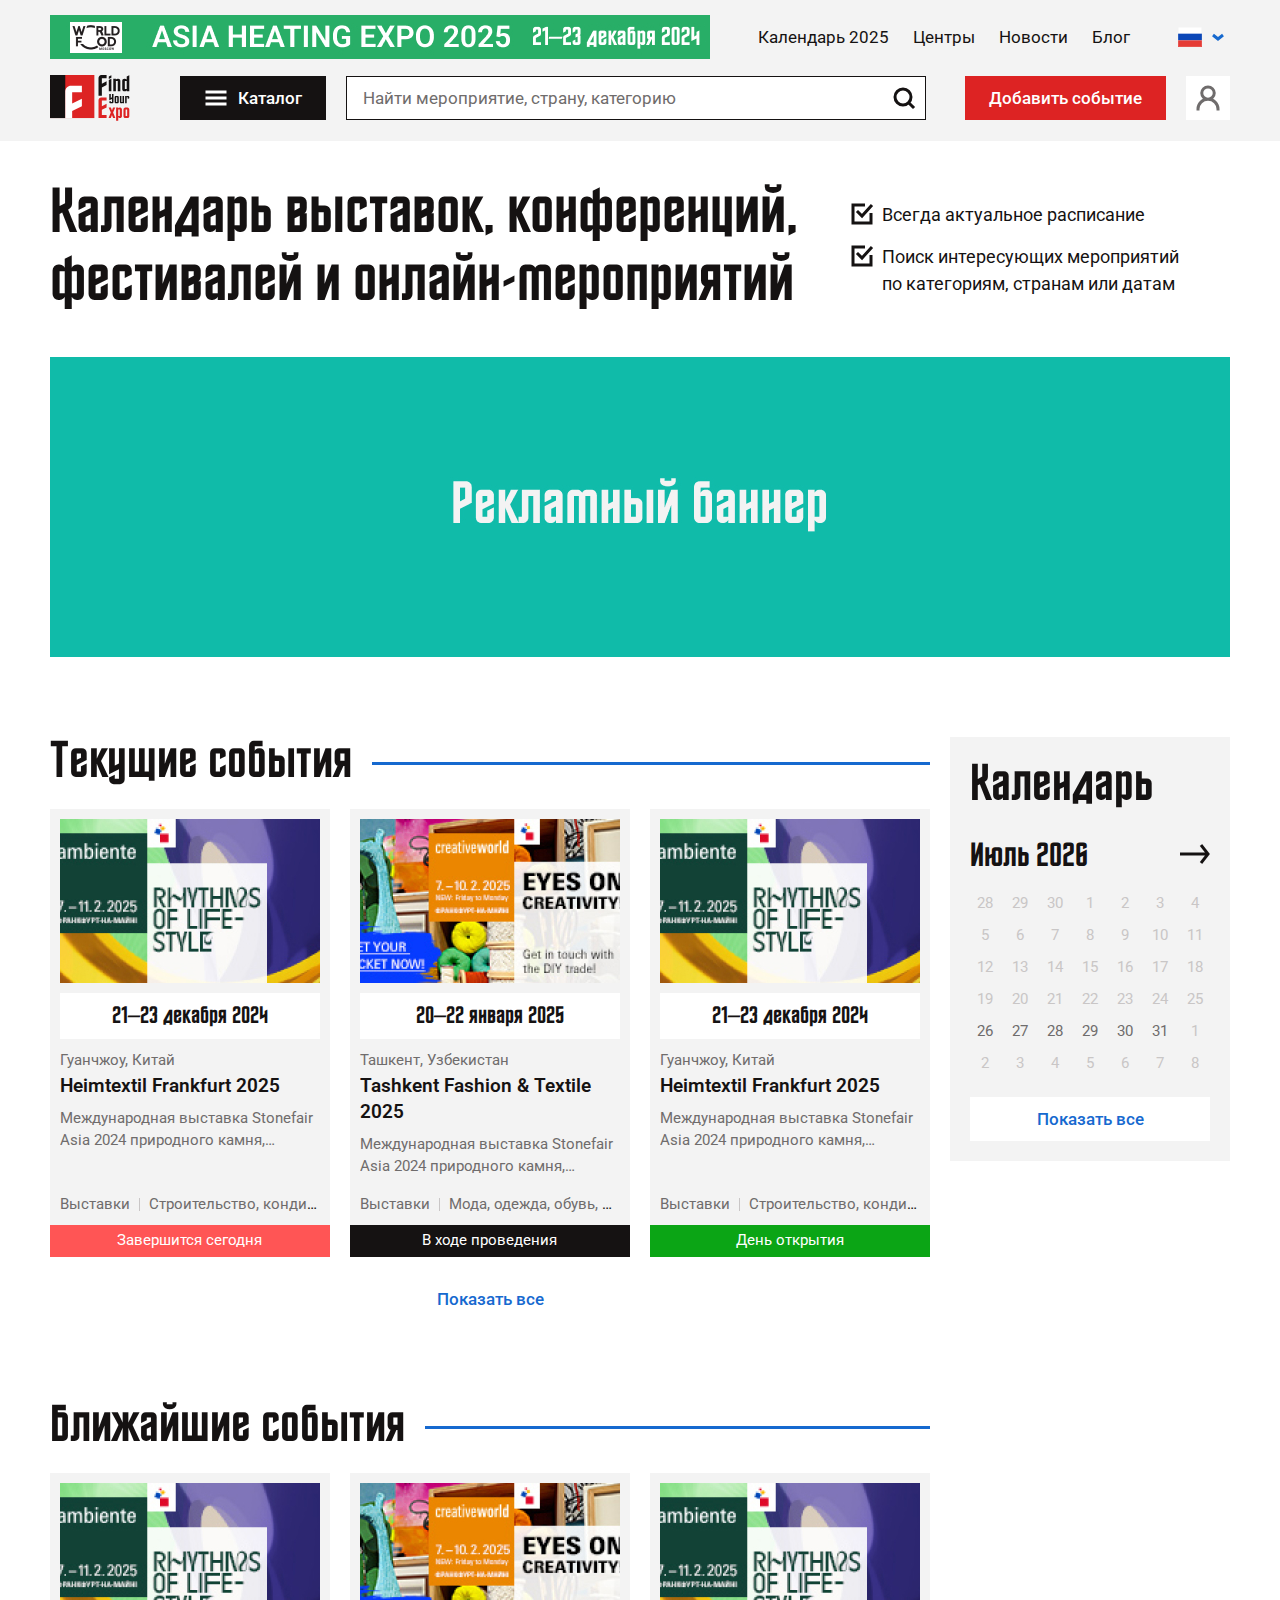
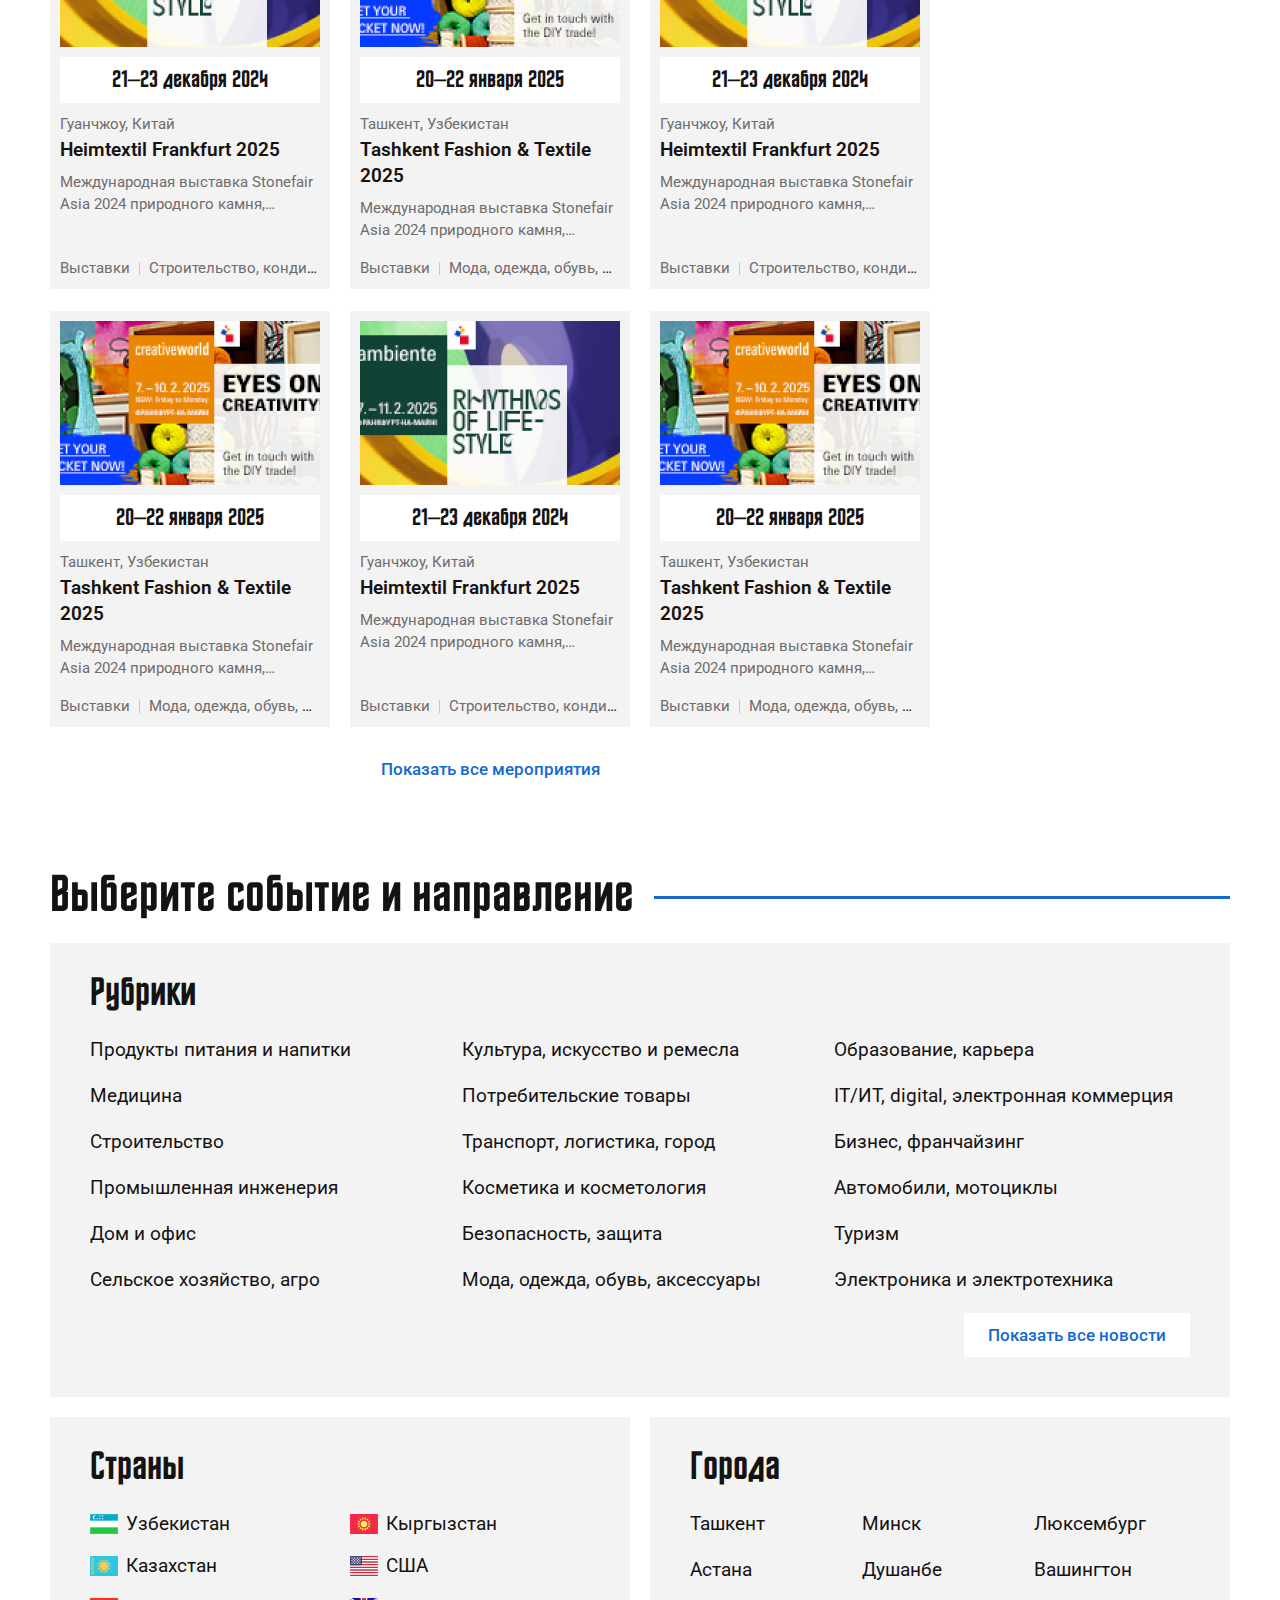
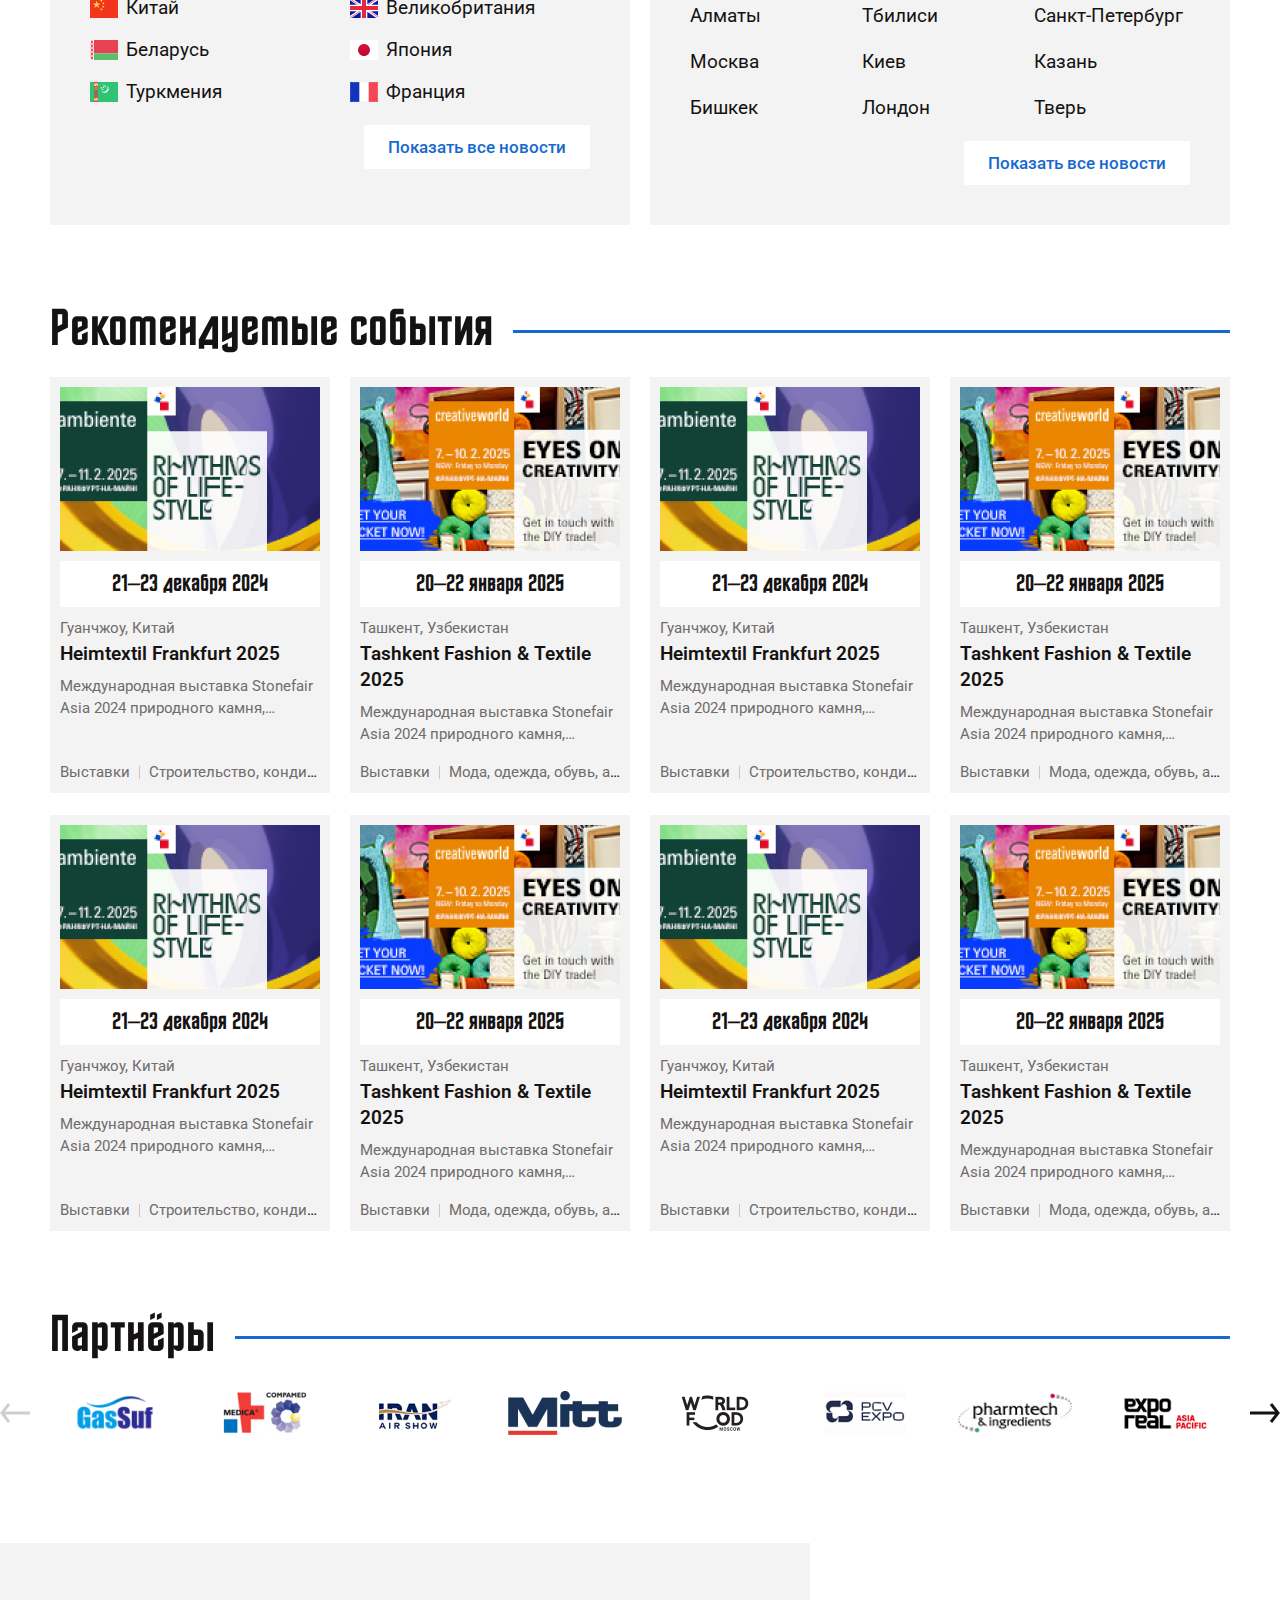
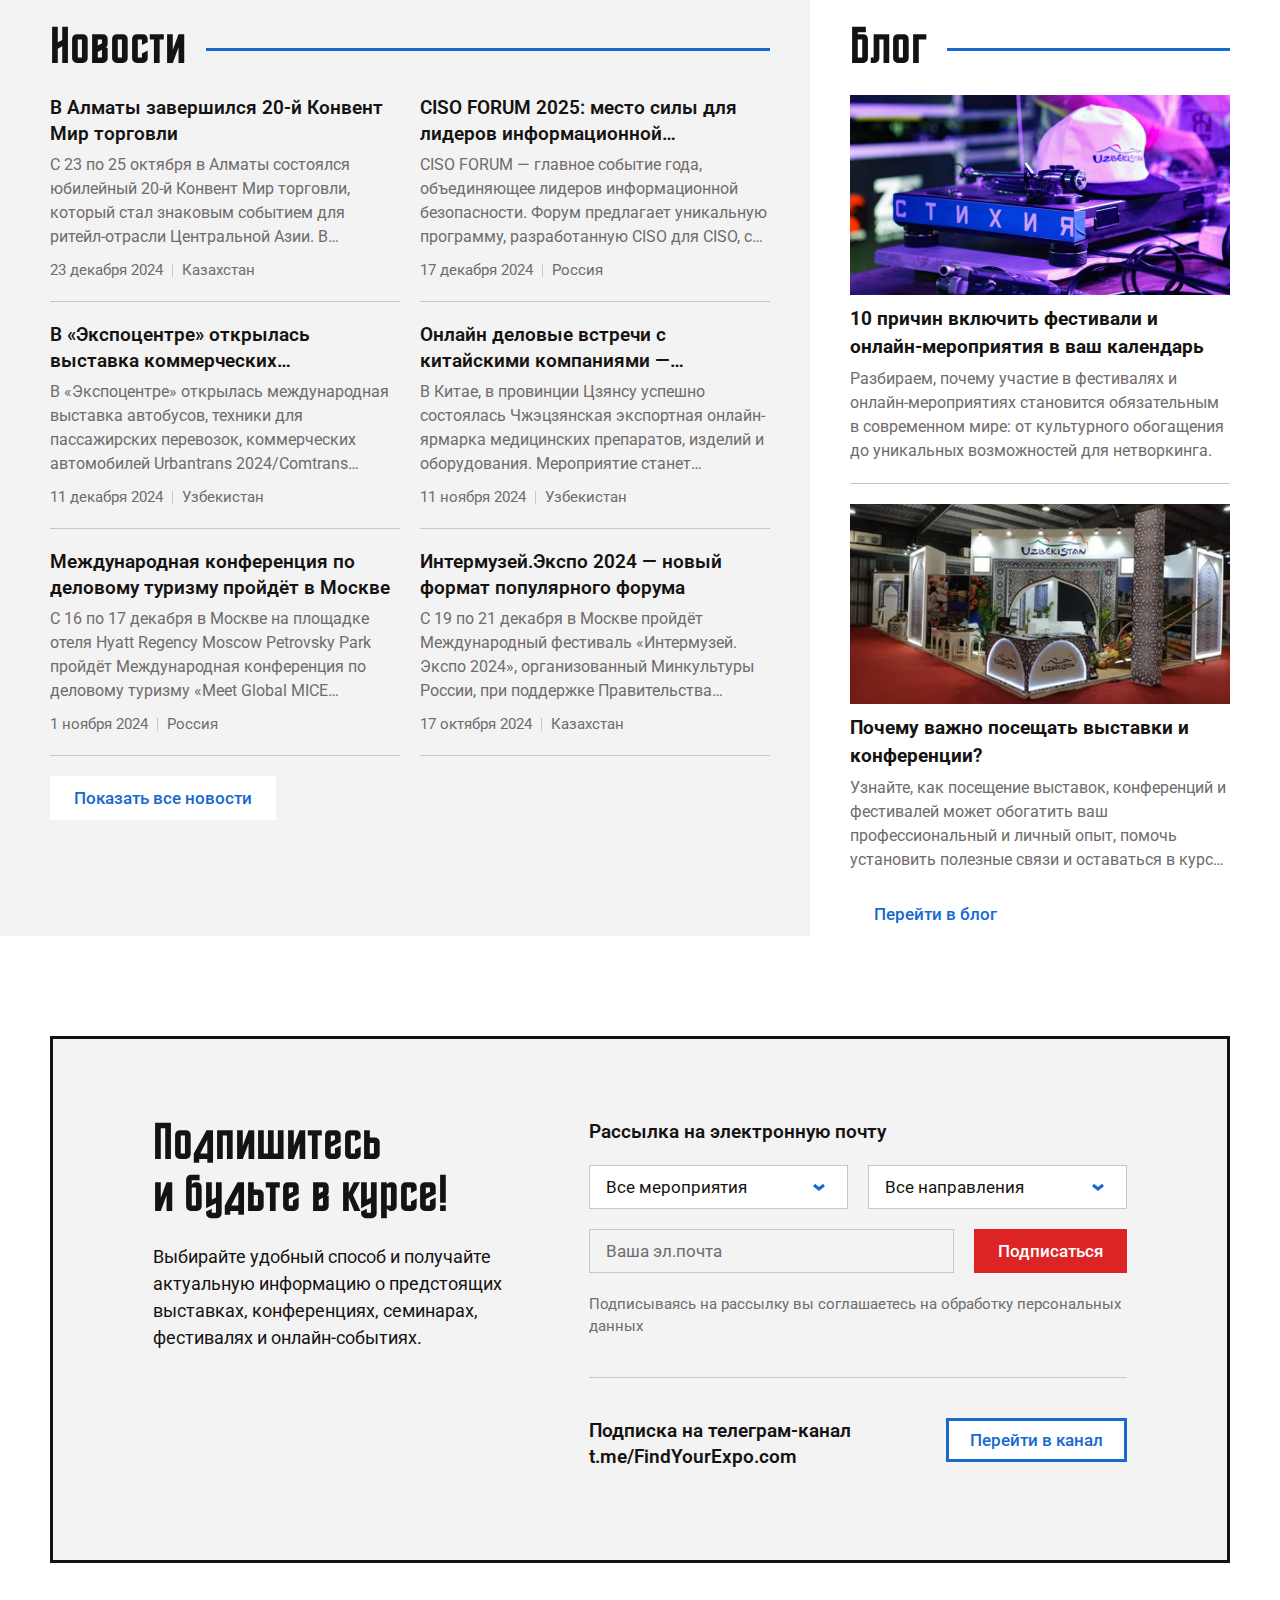
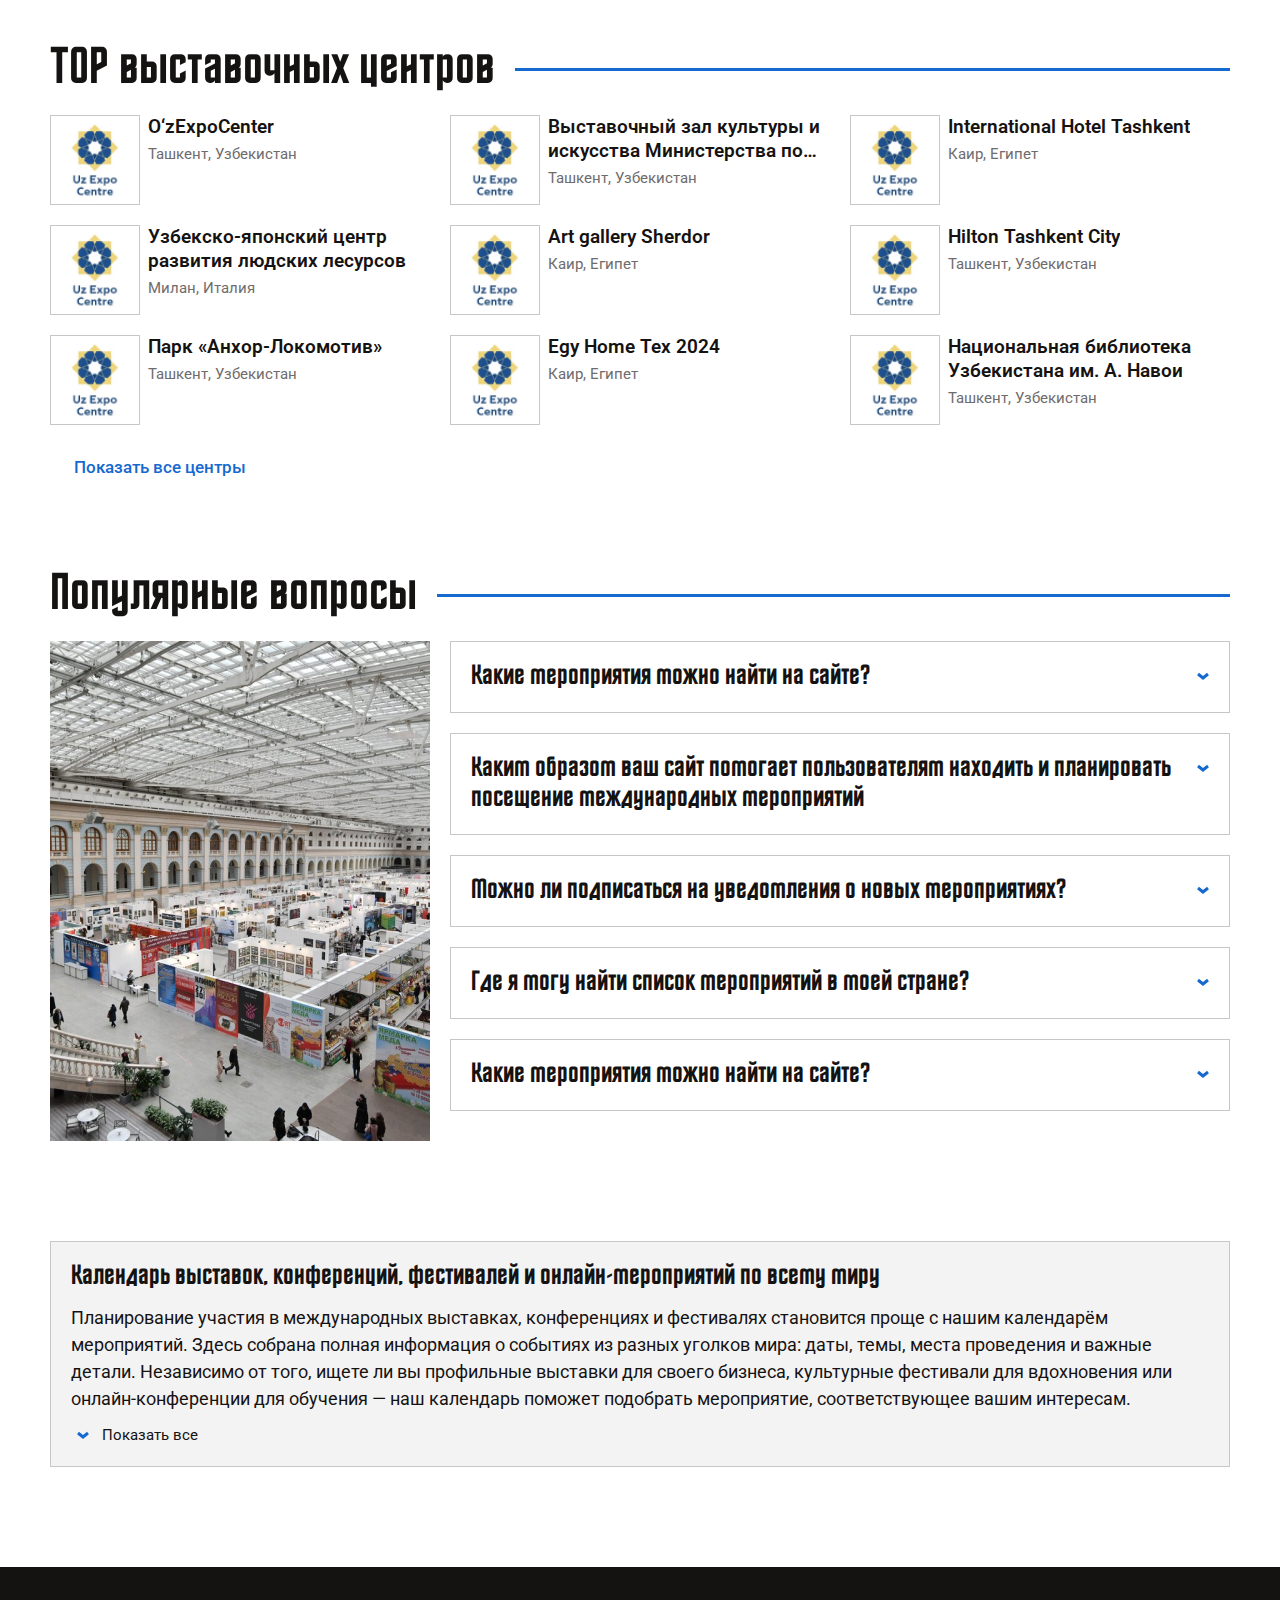
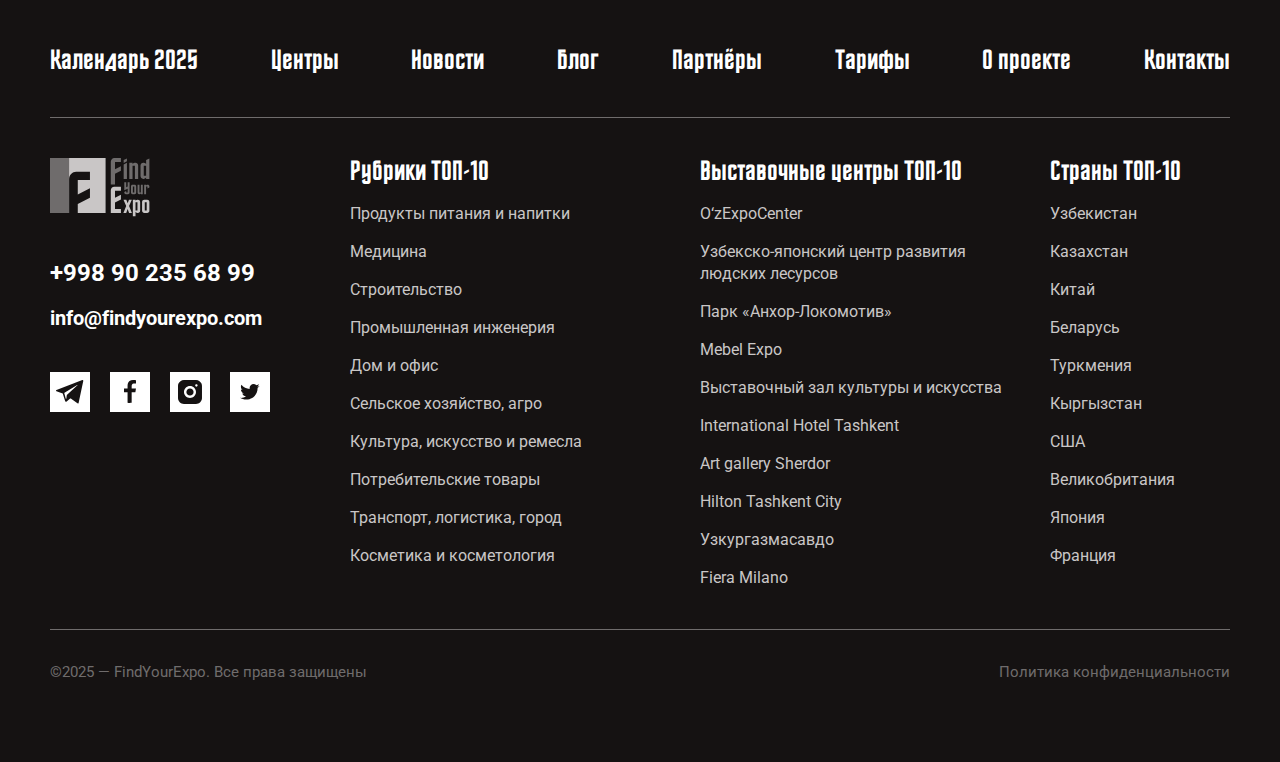
==== commit 290059c0: "Add files via upload" ====
--- a/index.html
+++ b/index.html
@@ -1470,7 +1470,7 @@
                                         </div>
                                     </div>
 
-                                    <!-- Дата событий: 2025-02-04 -->
+                                    <!-- Дата событий (год/месяц/день): 2025-02-04 -->
                                     <div data-date="2025-02-04" class="events-list">
                                         <div class="events-list__item">
                                             <h3 class="events-list__title">
@@ -1504,7 +1504,7 @@
                                         </div>
                                     </div>
 
-                                    <!-- Дата событий: 2025-02-07 -->
+                                    <!-- Дата событий (год/месяц/день): 2025-02-07 -->
                                     <div data-date="2025-02-07" class="events-list">
                                         <div class="events-list__item">
                                             <h3 class="events-list__title">
@@ -1520,7 +1520,7 @@
                                         </div>
                                     </div>
 
-                                    <!-- Дата событий: 2025-02-10 -->
+                                    <!-- Дата событий (год/месяц/день): 2025-02-10 -->
                                     <div data-date="2025-02-10" class="events-list">
                                         <div class="events-list__item">
                                             <h3 class="events-list__title">
@@ -1542,7 +1542,7 @@
                                         </div>
                                     </div>
 
-                                    <!-- Дата событий: 2025-02-15 -->
+                                    <!-- Дата событий (год/месяц/день): 2025-02-15 -->
                                     <div data-date="2025-02-15" class="events-list">
                                         <div class="events-list__item">
                                             <h3 class="events-list__title">
@@ -1558,7 +1558,7 @@
                                         </div>
                                     </div>
 
-                                    <!-- Дата событий: 2025-02-17 -->
+                                    <!-- Дата событий (год/месяц/день): 2025-02-17 -->
                                     <div data-date="2025-02-17" class="events-list">
                                         <div class="events-list__item">
                                             <h3 class="events-list__title">
@@ -1592,7 +1592,7 @@
                                         </div>
                                     </div>
 
-                                    <!-- Дата событий: 2025-02-20 -->
+                                    <!-- Дата событий (год/месяц/день): 2025-02-20 -->
                                     <div data-date="2025-02-20" class="events-list">
                                         <div class="events-list__item">
                                             <h3 class="events-list__title">
@@ -2188,10 +2188,12 @@
                                             <img src="img/src/blog-img-1.jpg" alt="img">
                                         </a>
                                     </div>
-                                    <h3 class="blog__title">
-                                        <a href="#">10 причин включить фестивали и онлайн-мероприятия в ваш календарь</a>
-                                    </h3>
-                                    <p>Разбираем, почему участие в фестивалях и онлайн-мероприятиях становится обязательным в современном мире: от культурного обогащения до уникальных возможностей для нетворкинга.</p>
+                                    <div class="blog__description">
+                                        <h3 class="blog__title">
+                                            <a href="#">10 причин включить фестивали и онлайн-мероприятия в ваш календарь</a>
+                                        </h3>
+                                        <p>Разбираем, почему участие в фестивалях и онлайн-мероприятиях становится обязательным в современном мире: от культурного обогащения до уникальных возможностей для нетворкинга.</p>
+                                    </div>
                                 </div>
                                 <div class="blog__item">
                                     <div class="blog__photo">
@@ -2199,10 +2201,12 @@
                                             <img src="img/src/blog-img-2.jpg" alt="img">
                                         </a>
                                     </div>
-                                    <h3 class="blog__title">
-                                        <a href="#">Почему важно посещать выставки и конференции?</a>
-                                    </h3>
-                                    <p>Узнайте, как посещение выставок, конференций и фестивалей может обогатить ваш профессиональный и личный опыт, помочь установить полезные связи и оставаться в курсе последних трендов.</p>
+                                    <div class="blog__description">
+                                        <h3 class="blog__title">
+                                            <a href="#">Почему важно посещать выставки и конференции?</a>
+                                        </h3>
+                                        <p>Узнайте, как посещение выставок, конференций и фестивалей может обогатить ваш профессиональный и личный опыт, помочь установить полезные связи и оставаться в курсе последних трендов.</p>
+                                    </div>
                                 </div>
                             </div>
                             <div class="btn-bottom-panel">
@@ -2487,6 +2491,7 @@
                     <div class="company-info">
                         <h3 class="company-info__title">Календарь выставок, конференций, фестивалей и онлайн-мероприятий по всему миру</h3>
                         <p>Планирование участия в международных выставках, конференциях и фестивалях становится проще с нашим календарём мероприятий. Здесь собрана полная информация о событиях из разных уголков мира: даты, темы, места проведения и важные детали. Независимо от того, ищете ли вы профильные выставки для своего бизнеса, культурные фестивали для вдохновения или онлайн-конференции для обучения — наш календарь поможет подобрать мероприятие, соответствующее вашим интересам.</p>
+                        <p>Разбираем, почему участие в фестивалях и онлайн-мероприятиях становится обязательным в современном мире: от культурного обогащения до уникальных возможностей для нетворкинга.</p>
                         <span class="company-info__link-show">Показать все</span>
                         <span class="company-info__link-hidden">Скрыть</span>
                     </div>
--- a/css/style.css
+++ b/css/style.css
@@ -14,12 +14,6 @@
   --tertiary-text-color: #6F6C6C;
   --quaternary-text-color: #1669CF;
   --fifth-text-color: #C9C6C6;
-  --six-text-color: #686E77;
-  --seven-text-color: #AFC2DB;
-  --eight-text-color: #FF7540;
-  --nine-text-color: #CCCDCD;
-  --ten-text-color: #0B68BF;
-  --eleven-text-color: #119F3C;
   /* font-family */
   --primary-font-family: "Roboto", sans-serif;
   --secondary-font-family: "Horta", sans-serif;
@@ -35,8 +29,6 @@
   --tertiary-border-color: #C9C6C6;
   --quaternary-border-color: #1669CF;
   --fifth-border-color: #DD2323;
-  --six-border-color: #FFFFFF;
-  --seven-border-color: #F4F5F5;
   /* btn-color */
   --primary-btn-color: #151212;
   --secondary-btn-color: #C9C6C6;
@@ -58,7 +50,6 @@
   --tertiary-background-color: #FFFFFF;
   --quaternary-background-color: #1669CF;
   --fifth-background-color: #151212;
-  --six-background-color: #C9C6C6;
 }
 
 /* reset */
@@ -190,6 +181,10 @@
   overflow: hidden;
 }
 
+body.modal-scroll-none {
+  overflow: hidden;
+}
+
 /* p */
 p {
   font-size: 18px;
@@ -379,7 +374,7 @@
 .radio {
   display: flex;
   align-items: flex-start;
-  gap: 0 0.5rem;
+  gap: 0 10px;
 }
 .radio input {
   position: relative;
@@ -387,11 +382,11 @@
   flex-shrink: 0;
   margin: 0;
   padding: 0;
-  width: 1.5rem;
-  height: 1.5rem;
+  width: 20px;
+  height: 20px;
   vertical-align: top;
   border: 0;
-  box-shadow: 0 0 0 0.0625rem var(--quaternary-border-color) inset;
+  box-shadow: 0 0 0 1px var(--secondary-border-color) inset;
   background: none;
   border-radius: 100%;
   outline: 0;
@@ -404,11 +399,11 @@
 .radio input:before {
   position: absolute;
   display: block;
-  width: 0.875rem;
-  height: 0.875rem;
+  width: 10px;
+  height: 10px;
   top: 50%;
   left: 50%;
-  background: var(--tertiary-background-color);
+  background: var(--quaternary-background-color);
   transform: translate(-50%, -50%);
   border-radius: 100%;
   content: "";
@@ -416,7 +411,7 @@
   transition: opacity 0.3s;
 }
 .radio input:checked {
-  box-shadow: 0 0 0 0.0625rem var(--secondary-border-color) inset;
+  box-shadow: 0 0 0 3px var(--quaternary-border-color) inset;
 }
 .radio input:checked:before {
   opacity: 1;
@@ -424,8 +419,9 @@
 .radio label {
   margin: 0;
   color: var(--primary-text-color);
-  font-size: 0.9375rem;
-  line-height: 1.375rem;
+  font-size: 15px;
+  line-height: 22px;
+  cursor: pointer;
 }
 
 /* select */
@@ -756,6 +752,58 @@
   transition: 0.3s fill;
 }
 
+/* no-data-text */
+.no-data-text {
+  display: block;
+  font-size: 18px;
+  line-height: 27px;
+}
+
+/* bread-crumbs */
+.bread-crumbs {
+  margin: 0 0 10px;
+}
+.bread-crumbs li {
+  display: inline;
+  margin: 0 10px 0 0;
+  font-size: 15px;
+  line-height: 22px;
+}
+.bread-crumbs li:after {
+  display: inline-block;
+  margin: 0 0 0 10px;
+  width: 8px;
+  height: 12px;
+  vertical-align: middle;
+  background: url(../img/icons/gray-arrow.svg) center no-repeat;
+  background-size: 100%;
+  content: "";
+}
+.bread-crumbs li a {
+  color: var(--primary-text-color);
+}
+.bread-crumbs li a:hover {
+  color: var(--quaternary-text-color);
+}
+
+/* big-title */
+.big-title {
+  margin: 0 0 20px;
+  font-size: 64px;
+  font-family: var(--secondary-font-family);
+  font-weight: var(--tertiary-font-weight);
+  line-height: 68px;
+}
+
+/* small-title */
+.small-title {
+  margin: 0 0 20px;
+  font-size: 40px;
+  font-family: var(--secondary-font-family);
+  font-weight: var(--tertiary-font-weight);
+  line-height: 40px;
+}
+
 /* header */
 .header {
   position: absolute;
@@ -2142,6 +2190,9 @@
   grid-template-columns: repeat(2, 1fr);
   gap: 20px 20px;
 }
+.news_one-columns {
+  grid-template-columns: repeat(1, 1fr);
+}
 .news__item {
   padding: 0 0 20px;
   border-bottom: 1px solid var(--fifth-text-color);
@@ -2178,7 +2229,7 @@
 }
 .news__info-col {
   display: flex;
-  flex-wrap: width;
+  flex-wrap: wrap;
   align-items: center;
   gap: 0 9px;
 }
@@ -2212,6 +2263,18 @@
   display: flex;
   flex-direction: column;
   gap: 20px 0;
+}
+.blog_line-pos .blog__item {
+  display: flex;
+  gap: 0 20px;
+  padding: 0;
+  border-bottom: 0;
+}
+.blog_line-pos .blog__photo {
+  flex-shrink: 0;
+  margin: 0;
+  width: 280px;
+  height: 170px;
 }
 .blog__item {
   padding: 0 0 20px;
@@ -2274,7 +2337,7 @@
   align-items: flex-start;
   gap: 0 56px;
   padding: 80px 100px 90px;
-  border: 1px solid var(--primary-border-color);
+  border: 3px solid var(--primary-border-color);
   background: var(--primary-background-color);
 }
 .subscription-info__left-col {
@@ -2558,6 +2621,520 @@
   display: block;
 }
 
+/* col-wrap */
+.col-wrap {
+  display: flex;
+  align-items: flex-start;
+  gap: 0 20px;
+}
+
+/* filters-col */
+.filters-col {
+  flex-shrink: 0;
+  width: 280px;
+}
+
+/* filters-widget */
+.filters-widget {
+  padding: 20px;
+  border: 3px solid var(--primary-border-color);
+}
+.filters-widget__title {
+  margin: 0 0 16px;
+  font-size: 28px;
+  font-family: var(--secondary-font-family);
+  font-weight: var(--tertiary-font-weight);
+  line-height: 30px;
+}
+.filters-widget__list {
+  display: flex;
+  flex-direction: column;
+  gap: 9px 0;
+  margin: 0 0 8px;
+}
+.filters-widget__list li {
+  display: flex;
+  justify-content: space-between;
+  align-items: center;
+  gap: 0 8px;
+  padding: 2px 0 2px 2px;
+}
+.filters-widget__quantity {
+  display: block;
+  color: var(--fifth-text-color);
+  font-size: 15px;
+  line-height: 22px;
+}
+.filters-widget__link-show {
+  position: relative;
+  display: block;
+  padding: 0 0 0 31px;
+  font-size: 15px;
+  line-height: 22px;
+  cursor: pointer;
+  transition: 0.5s color;
+}
+.filters-widget__link-show:before {
+  position: absolute;
+  display: block;
+  margin: -4px 0 0;
+  width: 12px;
+  height: 8px;
+  top: 50%;
+  left: 6px;
+  background: url(../img/icons/gl-arrow.svg) center no-repeat;
+  background-size: 100%;
+  content: "";
+}
+.filters-widget__link-show:hover {
+  color: var(--quaternary-text-color);
+}
+.filters-widget__link-show.hidden {
+  display: none;
+}
+.filters-widget__link-hidden {
+  position: relative;
+  display: none;
+  padding: 0 0 0 31px;
+  font-size: 15px;
+  line-height: 22px;
+  transition: 0.5s color;
+  cursor: pointer;
+}
+.filters-widget__link-hidden:before {
+  position: absolute;
+  display: block;
+  margin: -4px 0 0;
+  width: 12px;
+  height: 8px;
+  top: 50%;
+  left: 6px;
+  transform: rotate(180deg);
+  background: url(../img/icons/gl-arrow.svg) center no-repeat;
+  background-size: 100%;
+  content: "";
+  transition: 0.5s transform;
+}
+.filters-widget__link-hidden:hover {
+  color: var(--quaternary-text-color);
+}
+.filters-widget__link-hidden.show {
+  display: block;
+}
+
+/* page-nav */
+.page-nav {
+  display: flex;
+  align-items: center;
+  gap: 0 34px;
+  padding: 20px 0 0;
+}
+.page-nav__prev {
+  font-size: 0;
+}
+.page-nav__next {
+  font-size: 0;
+}
+.page-nav__prev {
+  position: relative;
+  width: 30px;
+  height: 20px;
+  font-size: 0;
+}
+.page-nav__prev:before {
+  position: absolute;
+  display: block;
+  width: 100%;
+  height: 100%;
+  top: 0;
+  left: 0;
+  background: url(../img/icons/prev-arrow.png) center no-repeat;
+  background-size: 100%;
+  content: "";
+  opacity: 1;
+  transition: 0.5s opacity;
+}
+.page-nav__prev:after {
+  position: absolute;
+  display: block;
+  width: 100%;
+  height: 100%;
+  top: 0;
+  left: 0;
+  background: url(../img/icons/prev-arrow-h.png) center no-repeat;
+  background-size: 100%;
+  content: "";
+  opacity: 0;
+  transition: 0.5s opacity;
+}
+.page-nav__prev:hover:before {
+  opacity: 0;
+}
+.page-nav__prev:hover:after {
+  opacity: 1;
+}
+.page-nav__prev span {
+  position: absolute;
+  display: block;
+  width: 100%;
+  height: 100%;
+  top: 0;
+  left: 0;
+}
+.page-nav__prev span:before {
+  position: absolute;
+  display: block;
+  width: 100%;
+  height: 100%;
+  top: 0;
+  left: 0;
+  background: url(../img/icons/prev-arrow-a.png) center no-repeat;
+  background-size: 100%;
+  content: "";
+  opacity: 0;
+  transition: 0.5s opacity;
+}
+.page-nav__prev:active:before {
+  opacity: 0;
+}
+.page-nav__prev:active:after {
+  opacity: 0;
+}
+.page-nav__prev:active span:before {
+  opacity: 1;
+}
+.page-nav__prev.disabled {
+  opacity: 0.2;
+}
+.page-nav__prev.disabled:before {
+  opacity: 1;
+}
+.page-nav__prev.disabled:after {
+  opacity: 0;
+}
+.page-nav__prev.disabled:active:before {
+  opacity: 1;
+}
+.page-nav__prev.disabled:active:after {
+  opacity: 0;
+}
+.page-nav__prev.disabled:active span:before {
+  opacity: 0;
+}
+.page-nav__next {
+  position: relative;
+  width: 30px;
+  height: 20px;
+  font-size: 0;
+}
+.page-nav__next:before {
+  position: absolute;
+  display: block;
+  width: 100%;
+  height: 100%;
+  top: 0;
+  left: 0;
+  background: url(../img/icons/next-arrow.png) center no-repeat;
+  background-size: 100%;
+  content: "";
+  opacity: 1;
+  transition: 0.5s opacity;
+}
+.page-nav__next:after {
+  position: absolute;
+  display: block;
+  width: 100%;
+  height: 100%;
+  top: 0;
+  left: 0;
+  background: url(../img/icons/next-arrow-h.png) center no-repeat;
+  background-size: 100%;
+  content: "";
+  opacity: 0;
+  transition: 0.5s opacity;
+}
+.page-nav__next:hover:before {
+  opacity: 0;
+}
+.page-nav__next:hover:after {
+  opacity: 1;
+}
+.page-nav__next span {
+  position: absolute;
+  display: block;
+  width: 100%;
+  height: 100%;
+  top: 0;
+  left: 0;
+}
+.page-nav__next span:before {
+  position: absolute;
+  display: block;
+  width: 100%;
+  height: 100%;
+  top: 0;
+  left: 0;
+  background: url(../img/icons/next-arrow-a.png) center no-repeat;
+  background-size: 100%;
+  content: "";
+  opacity: 0;
+  transition: 0.5s opacity;
+}
+.page-nav__next:active:before {
+  opacity: 0;
+}
+.page-nav__next:active:after {
+  opacity: 0;
+}
+.page-nav__next:active span:before {
+  opacity: 1;
+}
+.page-nav__next.disabled {
+  opacity: 0.2;
+}
+.page-nav__next.disabled:before {
+  opacity: 1;
+}
+.page-nav__next.disabled:after {
+  opacity: 0;
+}
+.page-nav__next.disabled:active:before {
+  opacity: 1;
+}
+.page-nav__next.disabled:active:after {
+  opacity: 0;
+}
+.page-nav__next.disabled:active span:before {
+  opacity: 0;
+}
+.page-nav ul {
+  display: flex;
+  align-items: center;
+}
+.page-nav ul li {
+  width: 40px;
+  color: var(--tertiary-text-color);
+  font-size: 16px;
+  font-family: var(--secondary-font-family);
+  font-weight: var(--tertiary-font-weight);
+  text-align: center;
+}
+.page-nav ul li.active {
+  font-family: var(--primary-font-family);
+  box-shadow: 0 0 0 3px var(--quaternary-text-color) inset;
+}
+.page-nav ul li.active a {
+  color: var(--primary-text-color);
+}
+.page-nav ul a {
+  display: block;
+  color: var(--tertiary-text-color);
+  line-height: 40px;
+}
+.page-nav ul a:hover {
+  color: var(--primary-text-color);
+}
+
+/* content-col */
+.content-col {
+  width: 100%;
+}
+
+/* articles-widget */
+.articles-widget {
+  flex-shrink: 0;
+  padding: 20px;
+  width: 380px;
+  background: var(--primary-background-color);
+}
+.articles-widget .news__item:last-child {
+  padding: 0;
+  border-bottom: 0;
+}
+.articles-widget .news p {
+  -webkit-line-clamp: 3;
+}
+.articles-widget__btn-panel {
+  padding: 20px 0 0;
+}
+
+/* events-small-list */
+.events-small-list {
+  display: flex;
+  flex-direction: column;
+  gap: 16px 0;
+}
+.events-small-list__item {
+  display: flex;
+  align-items: flex-start;
+  padding: 0 0 16px;
+  gap: 0 12px;
+  border-bottom: 1px solid var(--tertiary-border-color);
+}
+.events-small-list__photo {
+  padding: 4px;
+  background: var(--tertiary-background-color);
+}
+.events-small-list__photo a {
+  display: block;
+  width: 62px;
+  height: 42px;
+  overflow: hidden;
+}
+.events-small-list__photo img {
+  width: 100%;
+  height: 100%;
+  object-fit: cover;
+  object-position: center;
+}
+.events-small-list__description {
+  width: 100%;
+}
+.events-small-list__date {
+  display: block;
+  margin: 0 0 6px;
+  font-size: 24px;
+  font-family: var(--secondary-font-family);
+  font-weight: var(--tertiary-font-weight);
+  line-height: 26px;
+}
+.events-small-list__title {
+  margin: 0 0 2px;
+  font-size: 19px;
+  font-weight: var(--tertiary-font-weight);
+  line-height: 26px;
+}
+.events-small-list__title a {
+  color: var(--primary-text-color);
+}
+.events-small-list__title a:hover {
+  color: var(--quaternary-text-color);
+}
+.events-small-list__location {
+  display: block;
+  color: var(--tertiary-text-color);
+  font-size: 15px;
+  line-height: 22px;
+}
+
+/* info-panel */
+.info-panel {
+  display: flex;
+  justify-content: space-between;
+  align-items: center;
+  gap: 0 30px;
+  margin: 0 0 20px;
+}
+
+/* publication-panel */
+.publication-panel {
+  display: flex;
+  flex-wrap: wrap;
+  align-items: center;
+  gap: 0 9px;
+}
+.publication-panel__text {
+  display: block;
+  color: var(--tertiary-text-color);
+  font-size: 15px;
+  line-height: 22px;
+}
+.publication-panel__separator {
+  display: block;
+  flex-shrink: 0;
+  width: 1px;
+  height: 13px;
+  background: var(--fifth-text-color);
+}
+
+/* share */
+.share {
+  position: relative;
+}
+.share__icon {
+  display: flex;
+  flex-direction: column;
+  justify-content: center;
+  align-items: center;
+  width: 44px;
+  height: 44px;
+  border: 1px solid var(--secondary-btn-color);
+  cursor: pointer;
+}
+.share__icon img {
+  width: 22px;
+  cursor: pointer;
+}
+
+/* article-info */
+.article-info {
+  padding: 0 20px 0 0;
+}
+.article-info__img {
+  margin: 0 0 20px;
+  width: 100%;
+  height: 400px;
+  overflow: hidden;
+}
+.article-info__img img {
+  width: 100%;
+  height: 100%;
+  object-fit: cover;
+  object-position: center;
+}
+.article-info__big-text {
+  margin: 0 0 40px;
+  font-size: 20px;
+  line-height: 30px;
+}
+.article-info__col {
+  margin: 0 0 40px;
+}
+.article-info__col:last-child {
+  margin: 0;
+}
+.article-info__col p {
+  margin: 0 0 16px;
+}
+.article-info__col p:last-child {
+  margin: 0;
+}
+.article-info__title {
+  margin: 0 0 16px;
+  font-size: 28px;
+  font-family: var(--secondary-font-family);
+  font-weight: var(--tertiary-font-weight);
+  line-height: 27px;
+}
+.article-info__small-title {
+  display: block;
+  margin: 0 0 4px;
+  font-size: 18px;
+  font-weight: var(--quaternary-font-weight);
+  line-height: 27px;
+}
+.article-info__list {
+  display: flex;
+  flex-direction: column;
+  gap: 10px 0;
+}
+.article-info__list li {
+  position: relative;
+  padding: 0 0 0 12px;
+  font-size: 18px;
+  line-height: 27px;
+}
+.article-info__list li:before {
+  position: absolute;
+  display: block;
+  width: 4px;
+  height: 4px;
+  top: 12px;
+  left: 0;
+  background: var(--fifth-background-color);
+  content: "";
+}
+
 /* footer */
 .footer {
   padding: 80px 0;
@@ -2682,6 +3259,65 @@
 }
 
 /* modal */
+.modal {
+  position: fixed;
+  width: 100%;
+  height: 100%;
+  top: 0;
+  left: 0;
+  overflow-y: auto;
+  opacity: 0;
+  visibility: hidden;
+  transition: 0.5s all;
+  z-index: 99;
+}
+.modal.show {
+  opacity: 1;
+  visibility: visible;
+}
+.modal__content {
+  position: relative;
+  padding: 150px 20px;
+  z-index: 5;
+}
+.modal__in {
+  position: relative;
+  margin: 0 auto;
+  padding: 40px;
+  max-width: 1180px;
+  background: var(--tertiary-background-color);
+}
+.modal__close-btn {
+  position: absolute;
+  display: block;
+  width: 24px;
+  height: 24px;
+  top: 54px;
+  right: 40px;
+  font-size: 0;
+  background: url(../img/icons/close-btn.svg) center no-repeat;
+  background-size: 18px;
+  cursor: pointer;
+  transition: 0.3s opacity;
+}
+.modal__close-btn:hover {
+  opacity: 0.6;
+}
+.modal .title {
+  margin-right: 64px;
+}
+.modal__overlay {
+  position: fixed;
+  width: 100%;
+  height: 100%;
+  top: 0;
+  left: 0;
+  background: var(--fifth-background-color);
+  z-index: 3;
+  opacity: 0.7;
+  pointer-events: none;
+}
+
 /* mobile-menu */
 .mobile-menu {
   position: fixed;
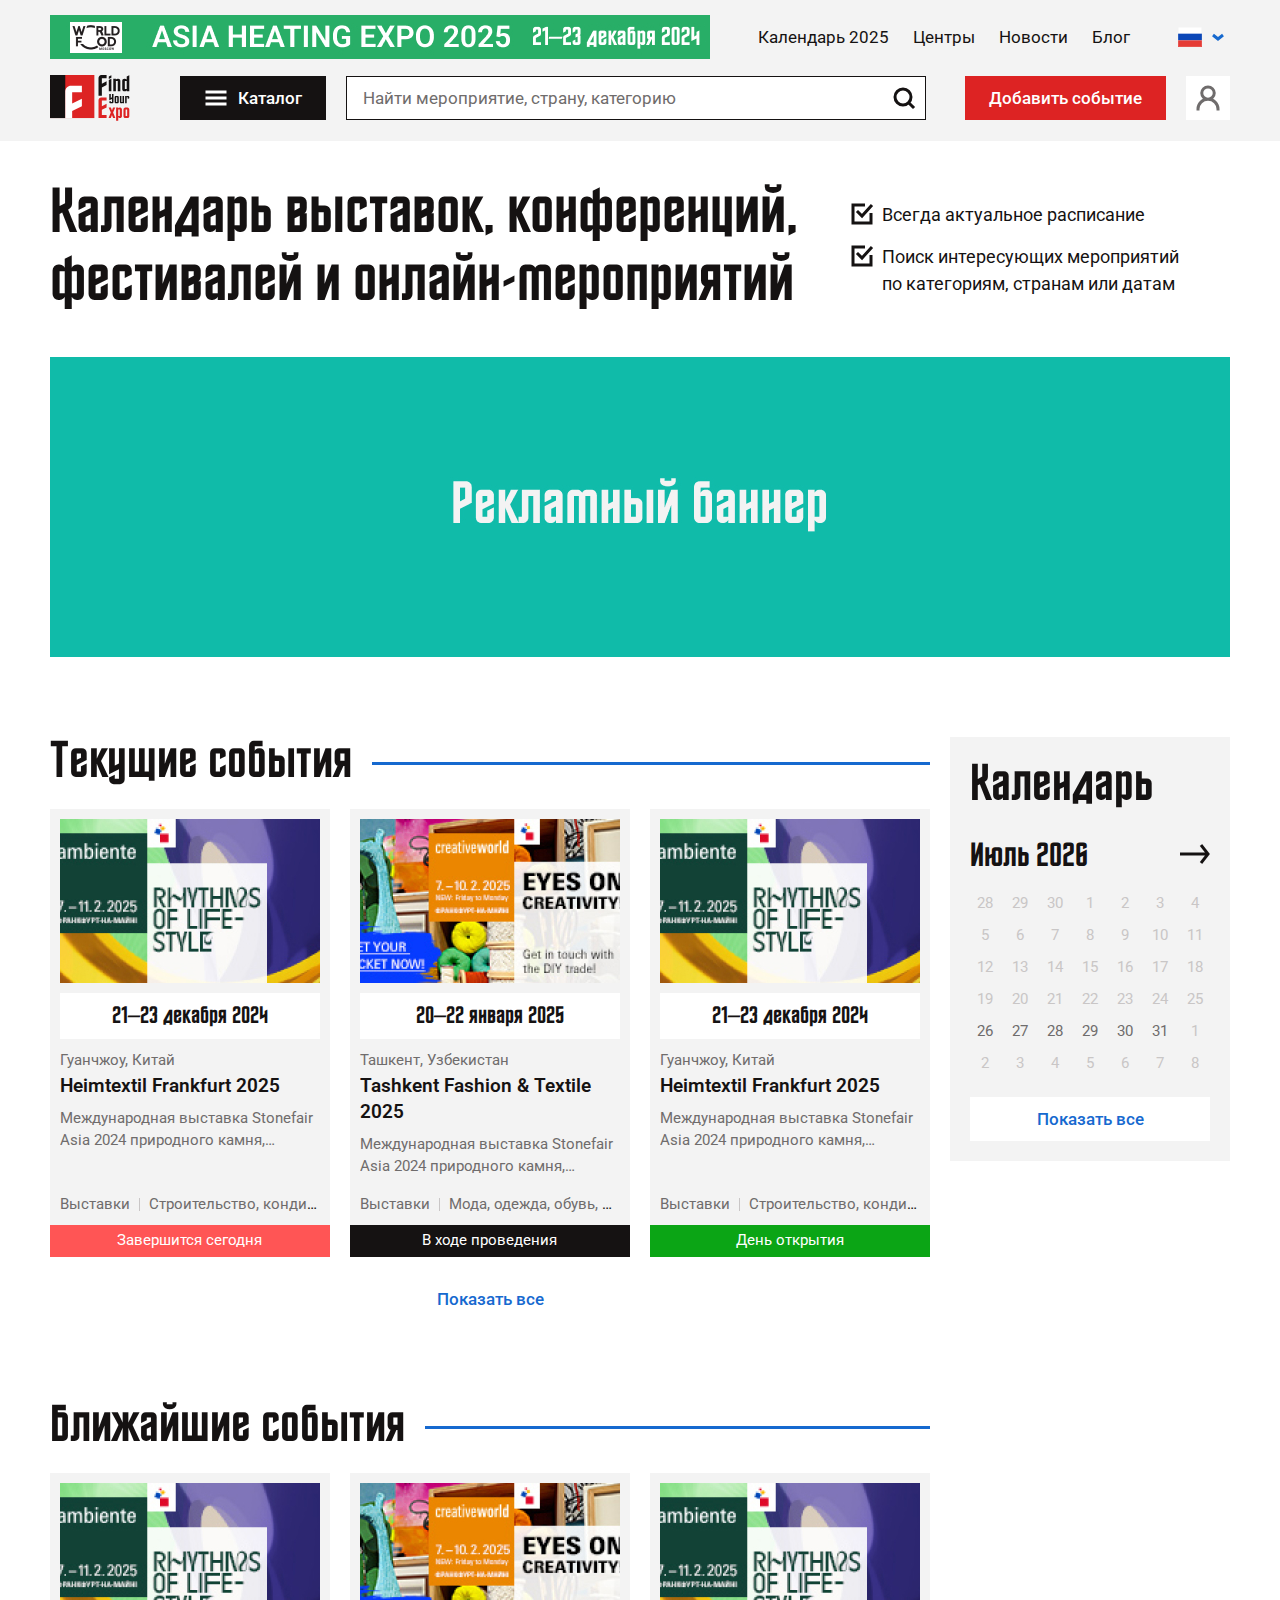
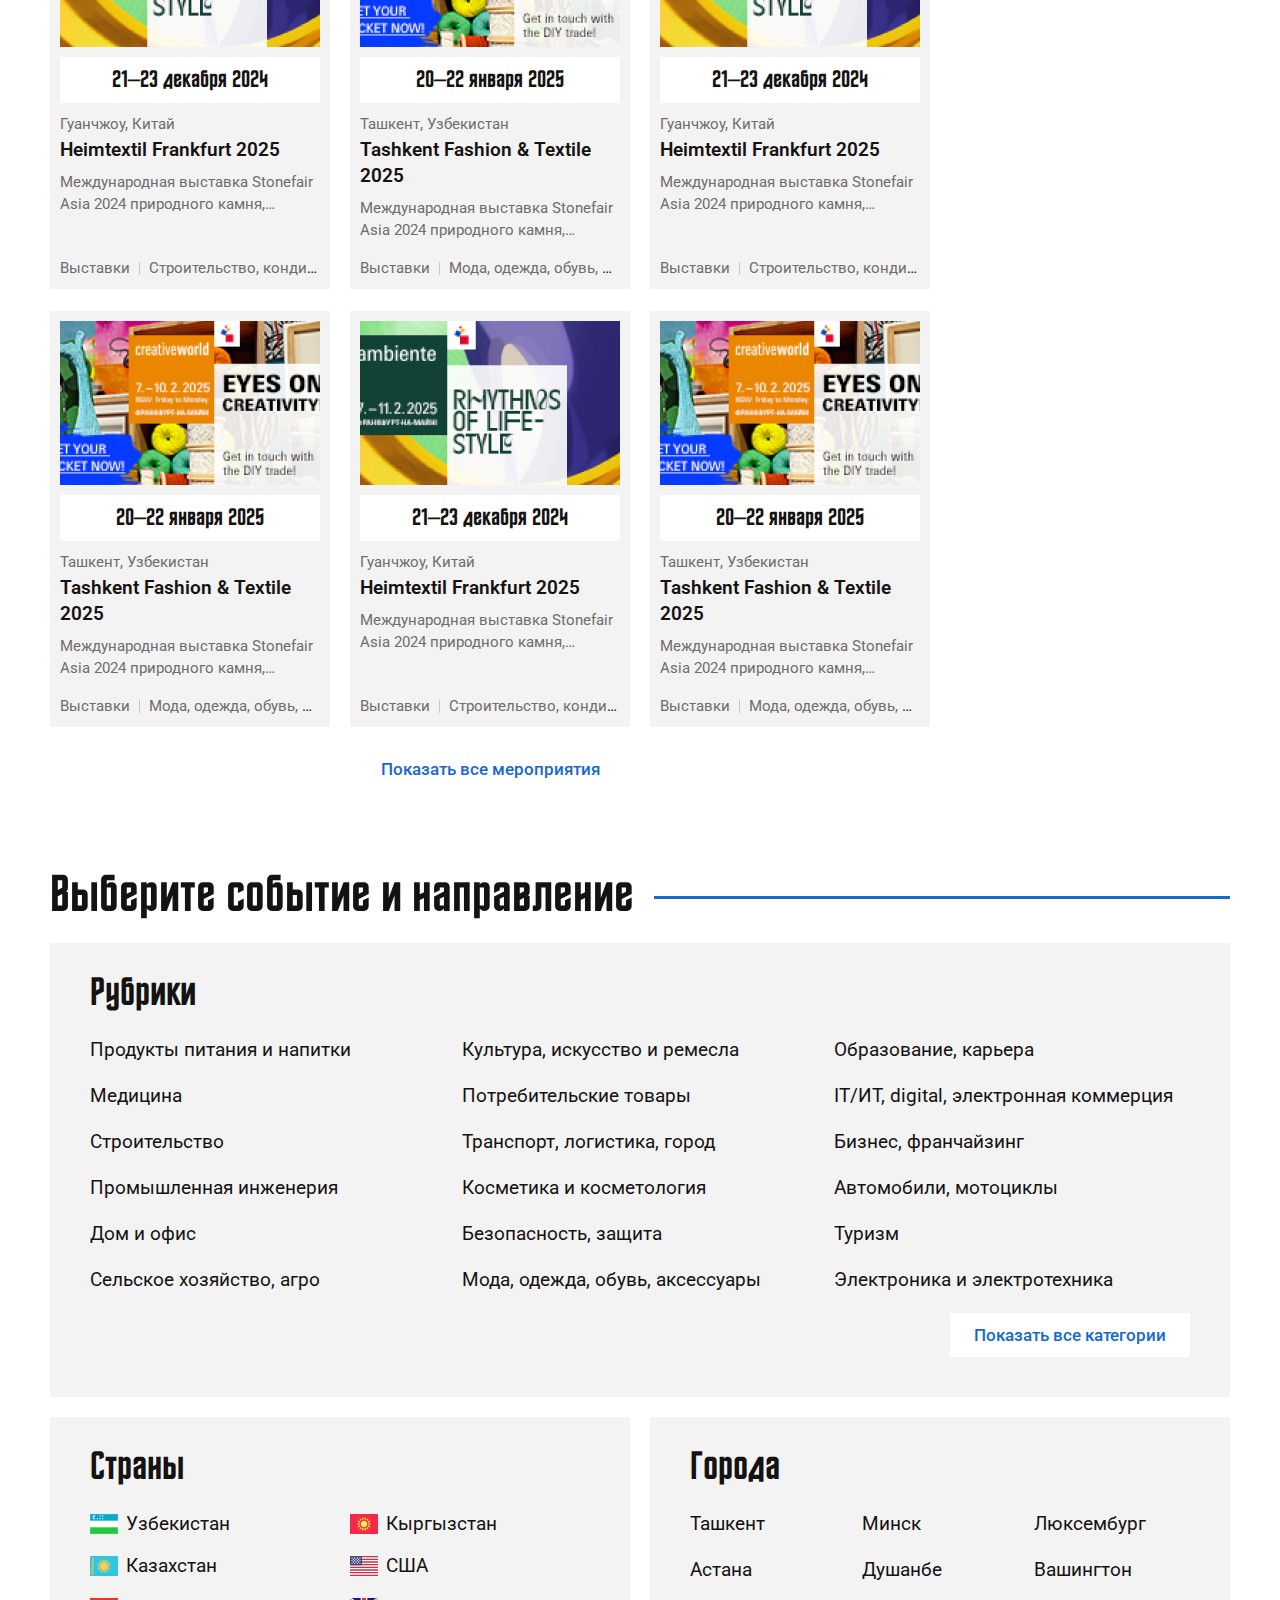
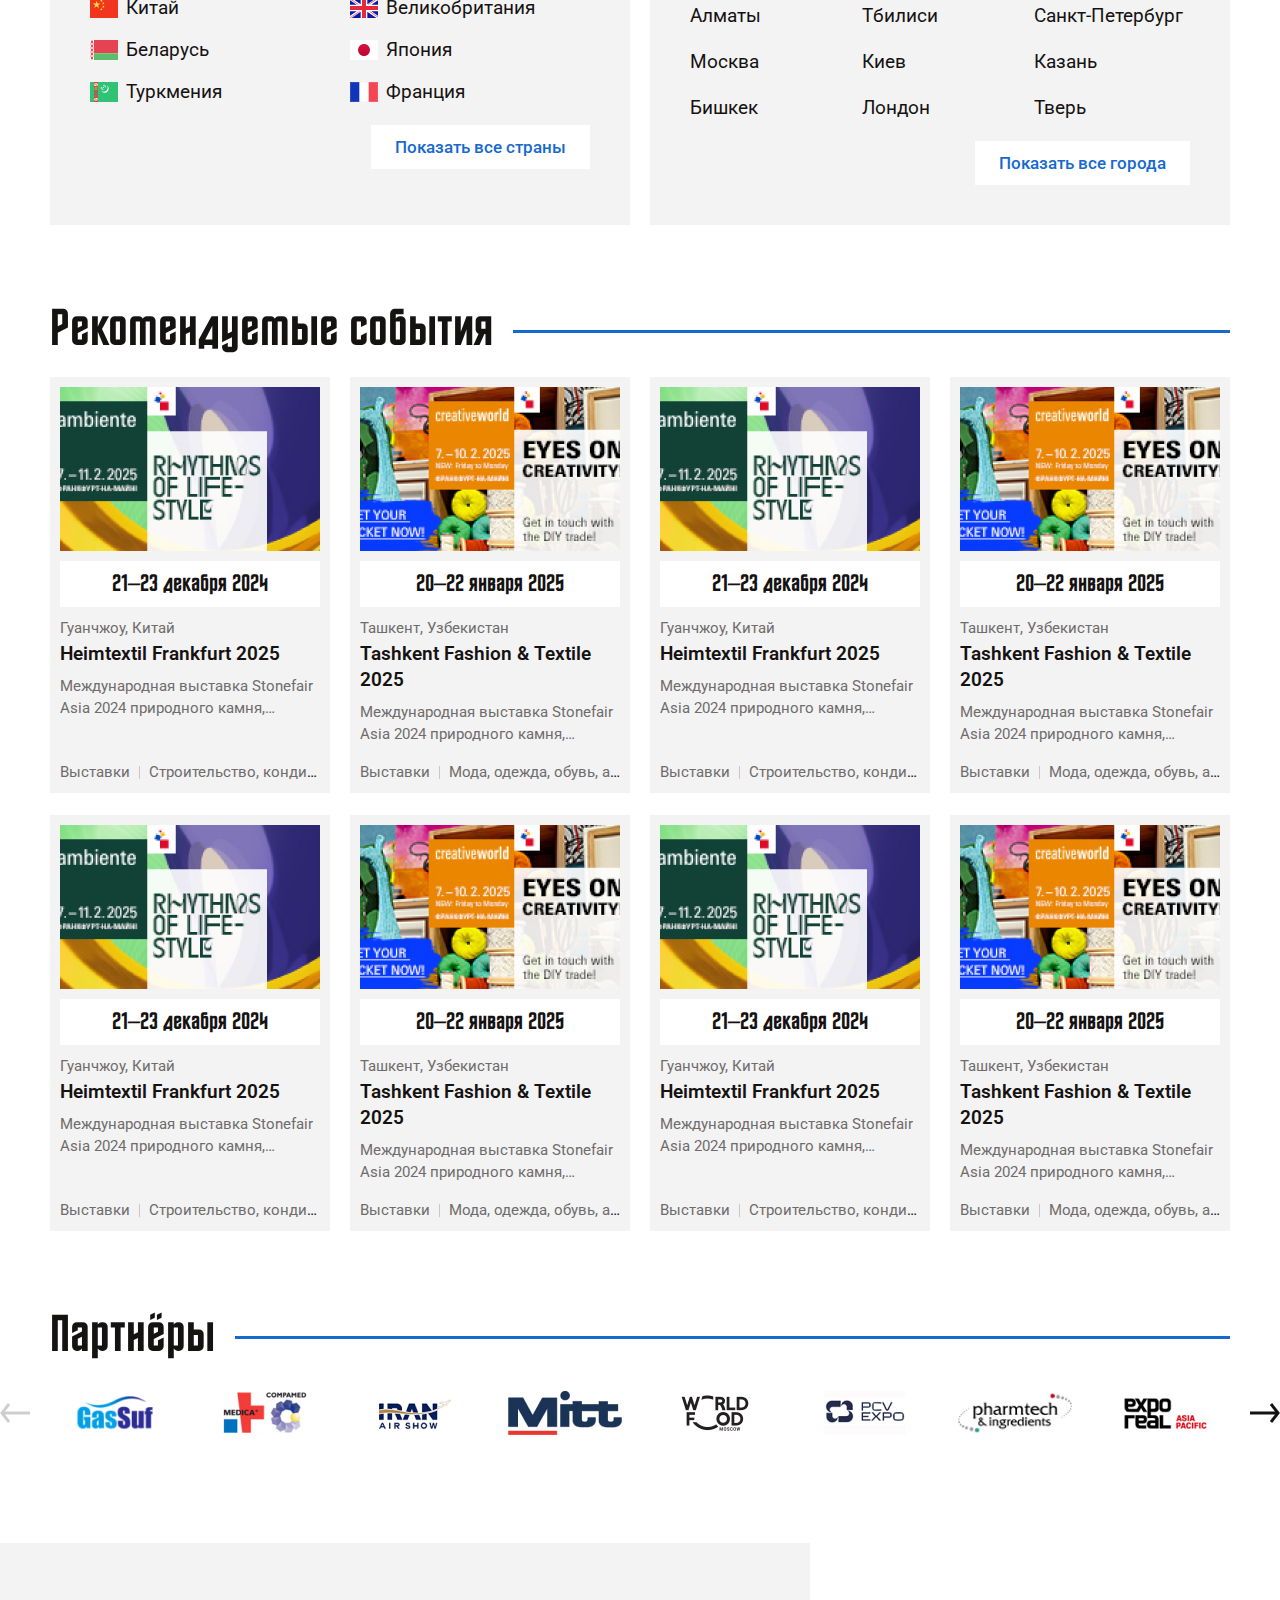
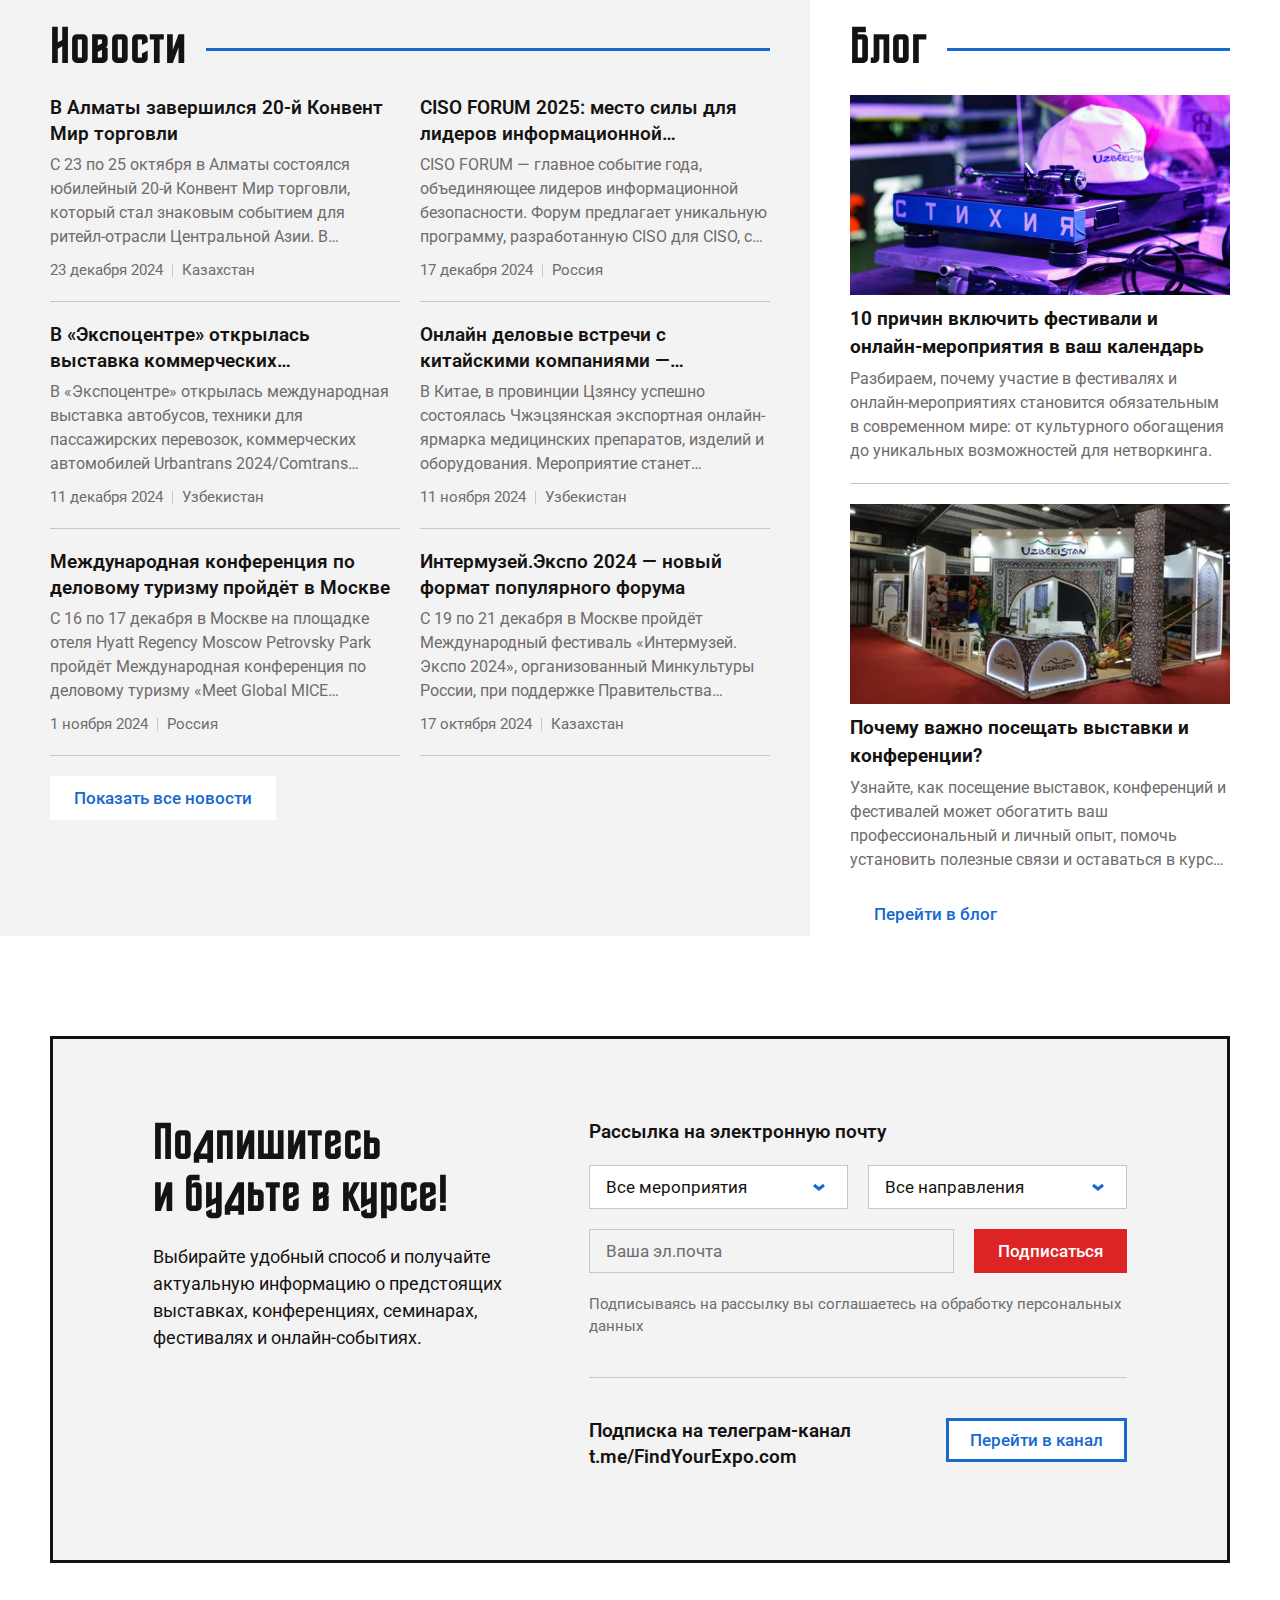
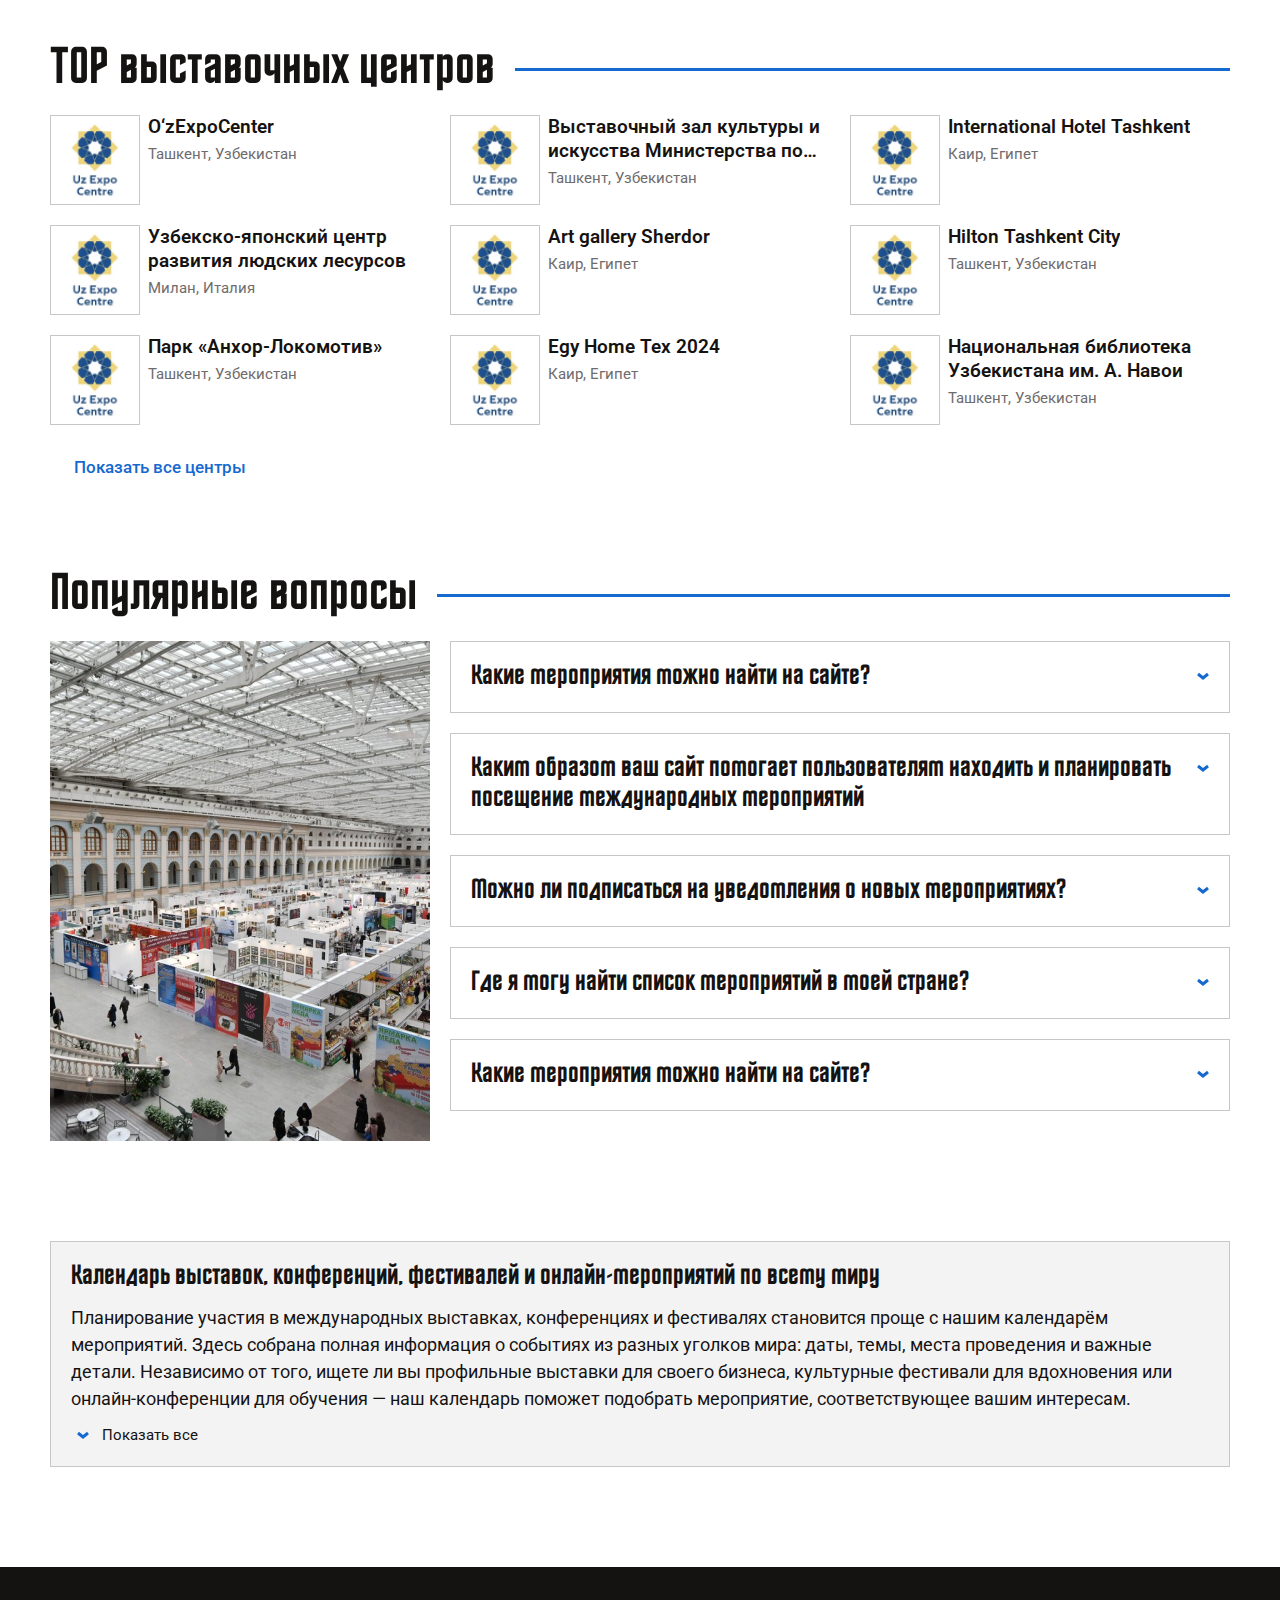
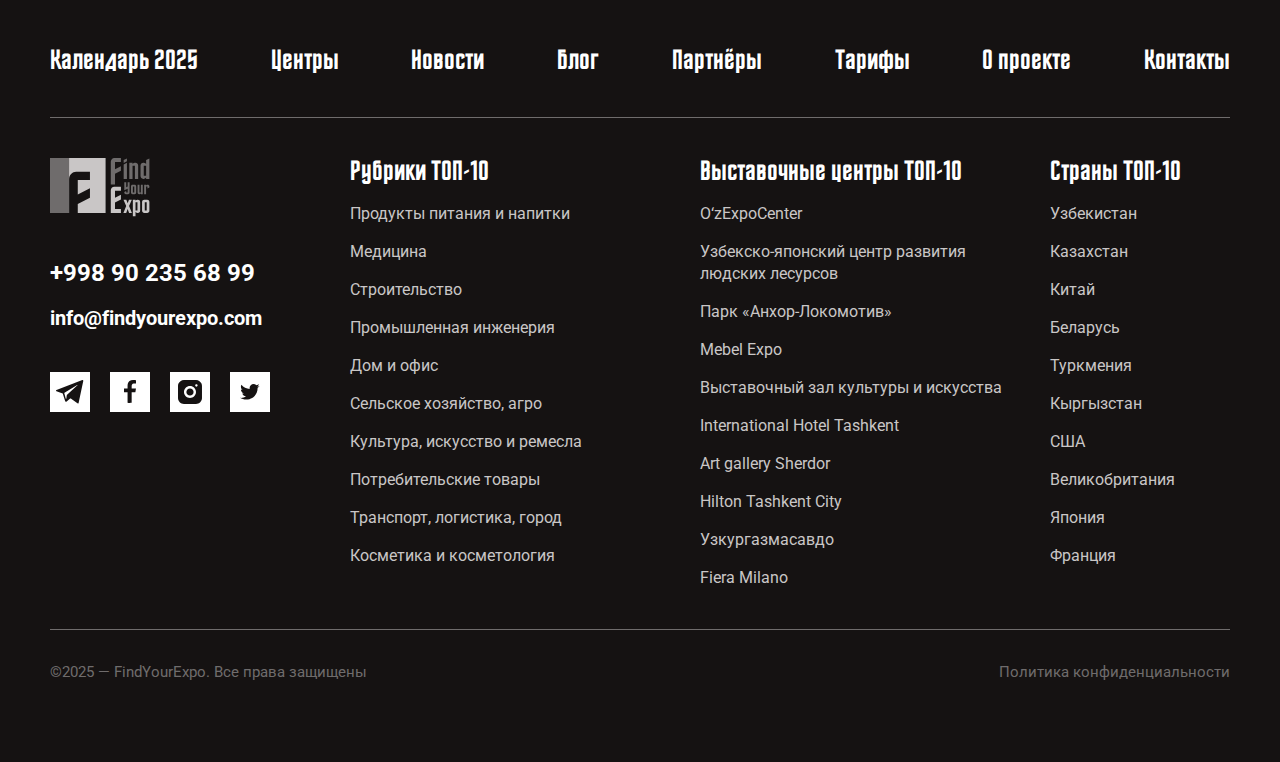
==== commit f905ec87: "Add files via upload" ====
--- a/index.html
+++ b/index.html
@@ -1681,7 +1681,7 @@
                                 </ul>
                             </nav>
                             <div class="event-direction__btn-col">
-                                <a href="#" class="btn btn_color-transparent">Показать все новости</a>
+                                <a href="#" class="btn btn_color-transparent">Показать все категории</a>
                             </div>
                         </div>
                         <div class="event-direction__item">
@@ -1751,7 +1751,7 @@
                                 </ul>
                             </nav>
                             <div class="event-direction__btn-col">
-                                <a href="#" class="btn btn_color-transparent">Показать все новости</a>
+                                <a href="#" class="btn btn_color-transparent">Показать все страны</a>
                             </div>
                         </div>
                         <div class="event-direction__item">
@@ -1806,7 +1806,7 @@
                                 </ul>
                             </nav>
                             <div class="event-direction__btn-col">
-                                <a href="#" class="btn btn_color-transparent">Показать все новости</a>
+                                <a href="#" class="btn btn_color-transparent">Показать все города</a>
                             </div>
                         </div>
                     </div>
--- a/css/style.css
+++ b/css/style.css
@@ -193,12 +193,12 @@
 
 /* a */
 a {
-  color: var(--tertiary-text-color);
+  color: var(--quaternary-text-color);
   text-decoration: none;
   transition: color 0.5s linear;
 }
 a:hover {
-  color: var(--eight-text-color);
+  color: var(--primary-text-color);
 }
 
 /* b, strong */
@@ -430,6 +430,15 @@
   border: 1px solid var(--fifth-text-color);
   background: var(--tertiary-background-color);
   transition: 0.5s border-color;
+}
+.select_border-black {
+  border-color: var(--primary-border-color);
+  box-shadow: 0 0 0 2px var(--primary-border-color) inset;
+}
+.select_border-black .select__dropdown {
+  top: 40px;
+  border-color: var(--primary-border-color);
+  box-shadow: 0 0 0 2px var(--primary-border-color) inset;
 }
 .select.open {
   border-color: var(--primary-border-color);
@@ -804,6 +813,11 @@
   line-height: 40px;
 }
 
+/* btn-panel */
+.btn-panel {
+  padding: 20px 0 0;
+}
+
 /* header */
 .header {
   position: absolute;
@@ -3060,10 +3074,59 @@
   height: 44px;
   border: 1px solid var(--secondary-btn-color);
   cursor: pointer;
-}
-.share__icon img {
+  transition: 0.5s all;
+}
+.share__icon svg {
   width: 22px;
+  stroke: var(--tertiary-text-color);
   cursor: pointer;
+  transition: 0.5s stroke;
+}
+.share__icon:hover {
+  border-color: var(--quaternary-border-color);
+  background: var(--quaternary-background-color);
+}
+.share__icon:hover svg {
+  stroke: var(--secondary-text-color);
+}
+.share__icon.active {
+  border-color: var(--quaternary-border-color);
+  background: var(--quaternary-background-color);
+}
+.share__icon.active svg {
+  stroke: var(--secondary-text-color);
+}
+.share__dropdown {
+  position: absolute;
+  padding: 10px;
+  top: -88px;
+  left: 50%;
+  transform: translateX(-50%);
+  background: var(--primary-background-color);
+  opacity: 0;
+  visibility: hidden;
+  transition: 0.5s all;
+}
+.share__dropdown:after {
+  position: absolute;
+  display: block;
+  margin: 0 0 0 -7px;
+  width: 14px;
+  height: 14px;
+  left: 50%;
+  bottom: -7px;
+  transform: rotate(45deg);
+  background: var(--primary-background-color);
+  border-radius: 2px;
+  content: "";
+}
+.share__dropdown.show {
+  top: -78px;
+  opacity: 1;
+  visibility: visible;
+}
+.share__dropdown .social {
+  gap: 0 10px;
 }
 
 /* article-info */
@@ -3133,6 +3196,158 @@
   left: 0;
   background: var(--fifth-background-color);
   content: "";
+}
+
+/* exhibition-centers-list */
+.exhibition-centers-list {
+  display: grid;
+  grid-template-columns: repeat(2, 1fr);
+  gap: 20px 20px;
+}
+.exhibition-centers-list__item {
+  display: flex;
+  flex-direction: column;
+  gap: 16px 0;
+  padding: 20px;
+  background: var(--primary-background-color);
+  transition: 0.5s box-shadow;
+}
+.exhibition-centers-list__item:hover {
+  box-shadow: 0 0 0 3px var(--secondary-border-color) inset;
+}
+.exhibition-centers-list__col {
+  display: flex;
+  align-items: flex-start;
+  gap: 0 8px;
+}
+.exhibition-centers-list__img {
+  padding: 10px;
+  width: 140px;
+  background: var(--tertiary-background-color);
+}
+.exhibition-centers-list__img a {
+  display: block;
+  width: 100%;
+  height: 60px;
+  overflow: hidden;
+}
+.exhibition-centers-list__img a img {
+  width: 100%;
+  height: 100%;
+  object-fit: cover;
+}
+.exhibition-centers-list__location {
+  display: block;
+  margin: 0 0 2px;
+  color: var(--tertiary-text-color);
+  font-size: 15px;
+  line-height: 22px;
+}
+.exhibition-centers-list__title {
+  font-size: 19px;
+  font-weight: var(--tertiary-font-weight);
+  line-height: 26px;
+}
+.exhibition-centers-list__title a {
+  color: var(--primary-text-color);
+}
+.exhibition-centers-list__title a:hover {
+  color: var(--quaternary-text-color);
+}
+.exhibition-centers-list p {
+  display: -webkit-box;
+  color: var(--tertiary-text-color);
+  font-size: 15px;
+  text-overflow: ellipsis;
+  line-height: 22px;
+  -webkit-box-orient: vertical;
+  -webkit-line-clamp: 3;
+  word-break: break-word;
+  overflow: hidden;
+}
+
+/* exhibition-centers-list */
+.exhibition-center-panel {
+  display: flex;
+  justify-content: space-between;
+  align-items: center;
+  gap: 0 30px;
+}
+.exhibition-center-panel__right-col {
+  display: flex;
+  align-items: center;
+  gap: 0 20px;
+}
+
+/* exhibition-center */
+.exhibition-center {
+  display: flex;
+  align-items: center;
+  gap: 0 20px;
+}
+.exhibition-center__logo {
+  flex-shrink: 0;
+  padding: 10px;
+  width: 180px;
+  border: 1px solid var(--tertiary-border-color);
+}
+.exhibition-center__logo img {
+  width: 100%;
+}
+.exhibition-center__description {
+  width: 100%;
+}
+.exhibition-center__address {
+  display: block;
+  font-size: 18px;
+  line-height: 27px;
+}
+
+/* about-center-section */
+.about-center-section {
+  padding: 80px 0 0;
+}
+
+/* gallery */
+.gallery {
+  display: flex;
+  flex-shrink: 0;
+  flex-direction: column;
+  gap: 20px 0;
+  width: 360px;
+}
+.gallery__img {
+  width: 360px;
+  height: 250px;
+  overflow: hidden;
+}
+.gallery__img img {
+  width: 100%;
+  height: 100%;
+  object-fit: cover;
+  object-position: center;
+}
+
+/* about-center-col */
+.about-center-col {
+  display: flex;
+  gap: 0 40px;
+}
+
+/* events-top-panel */
+.events-top-panel {
+  display: flex;
+  align-items: center;
+  margin: 0 0 20px;
+  gap: 0 20px;
+}
+.events-top-panel .title {
+  margin: 0;
+  width: 100%;
+}
+.events-top-panel .select {
+  flex-shrink: 0;
+  width: 280px;
 }
 
 /* footer */
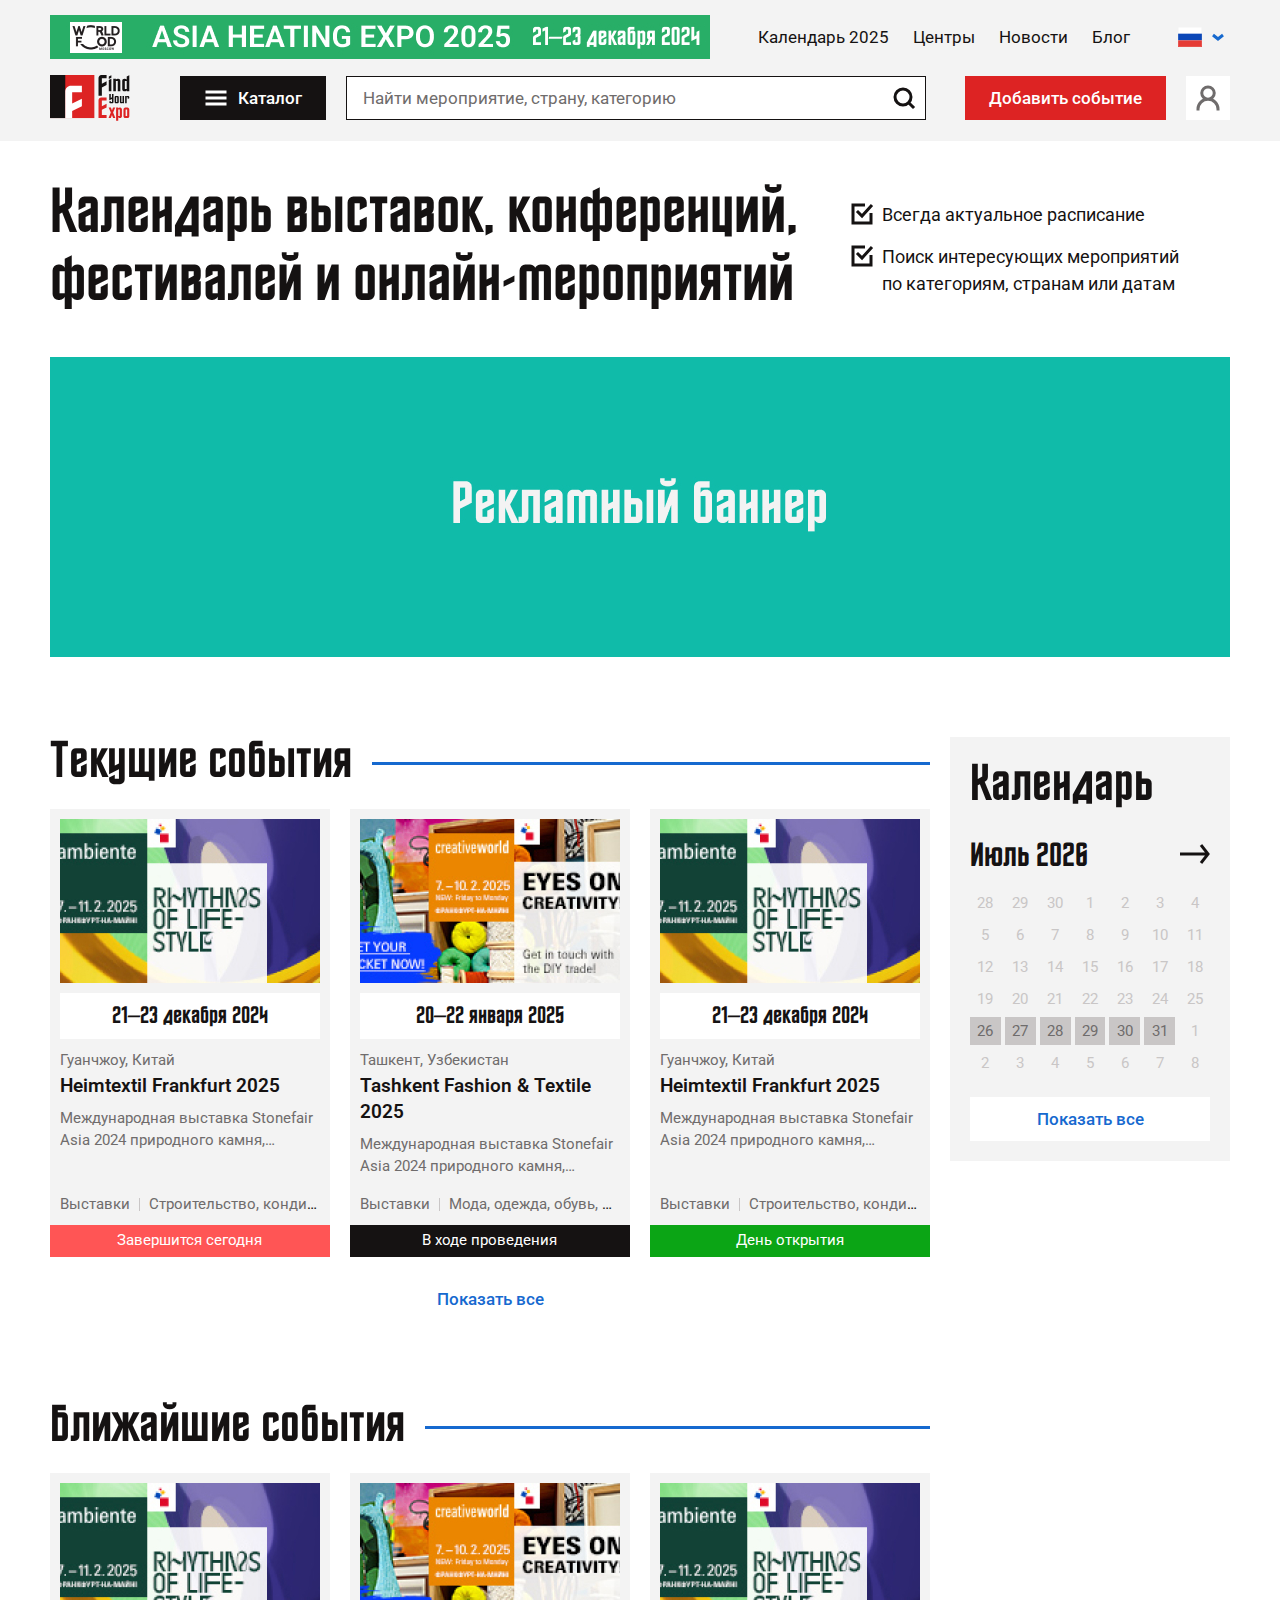
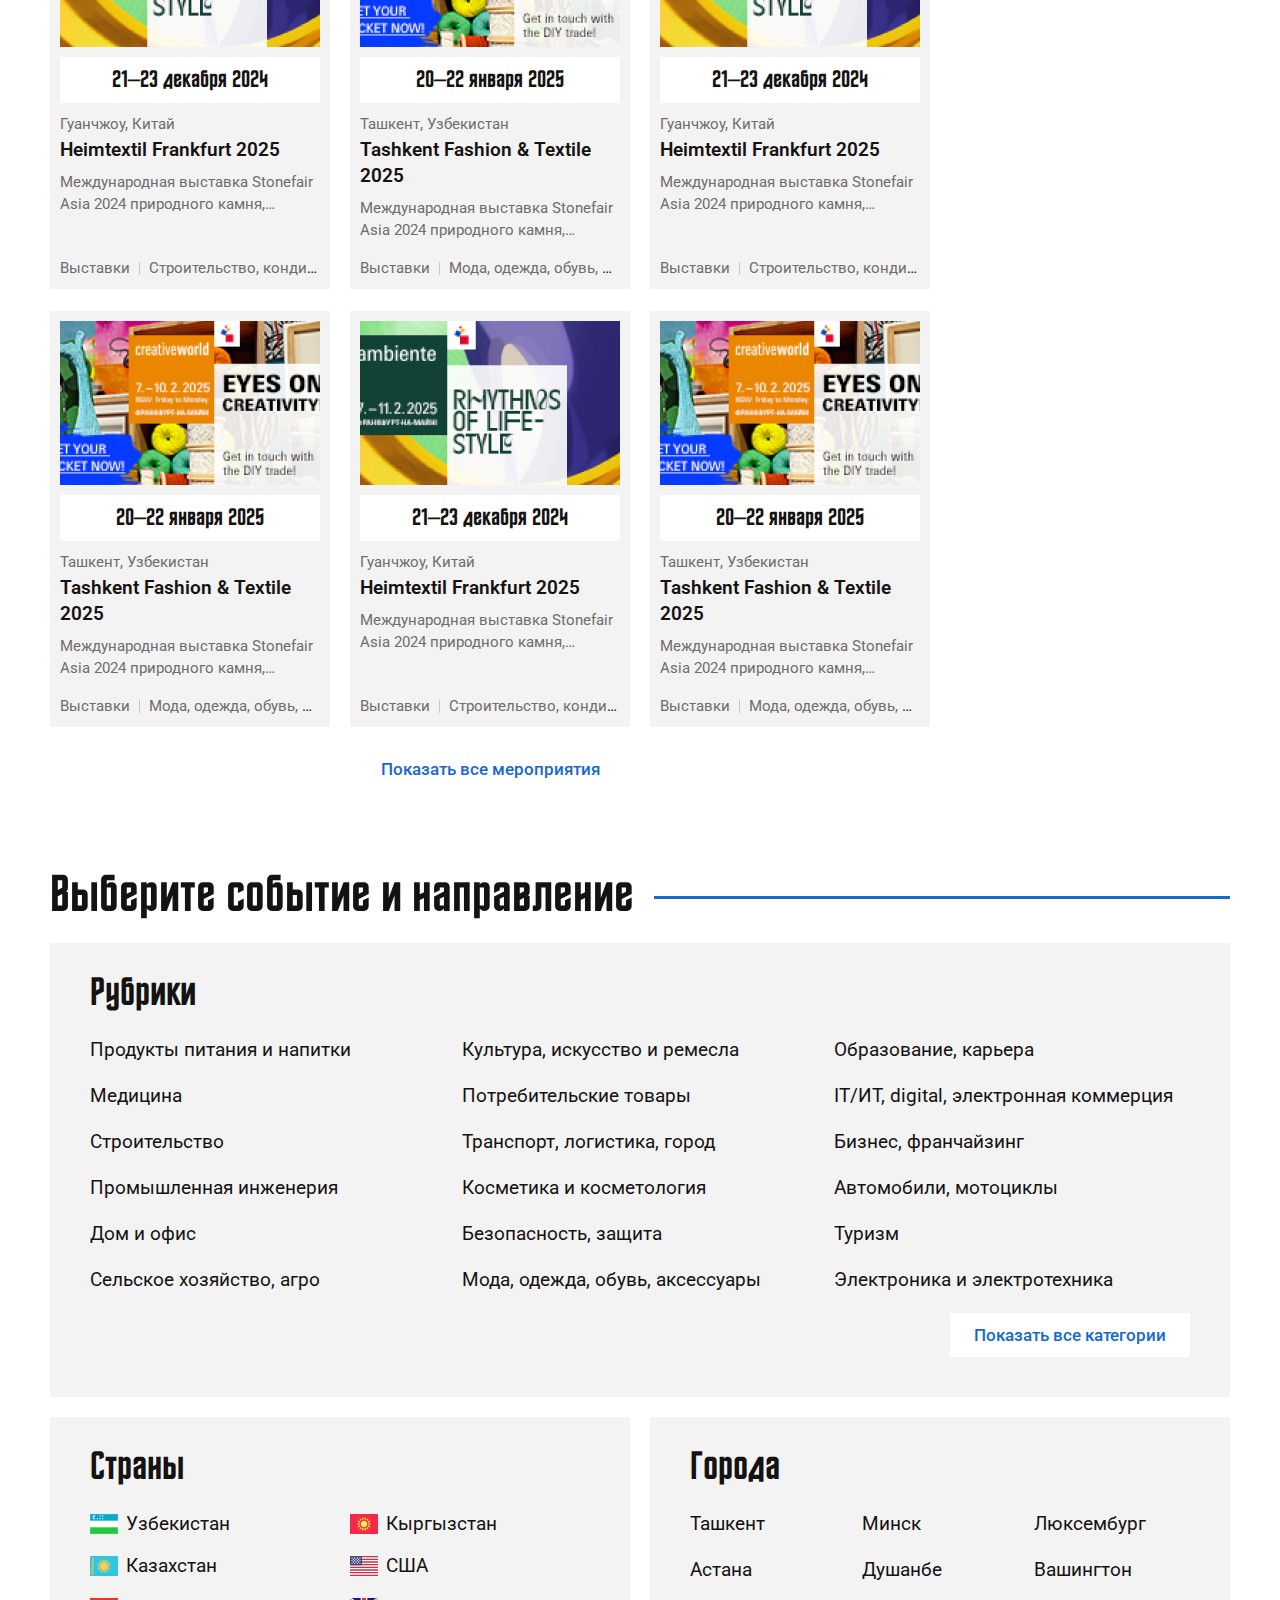
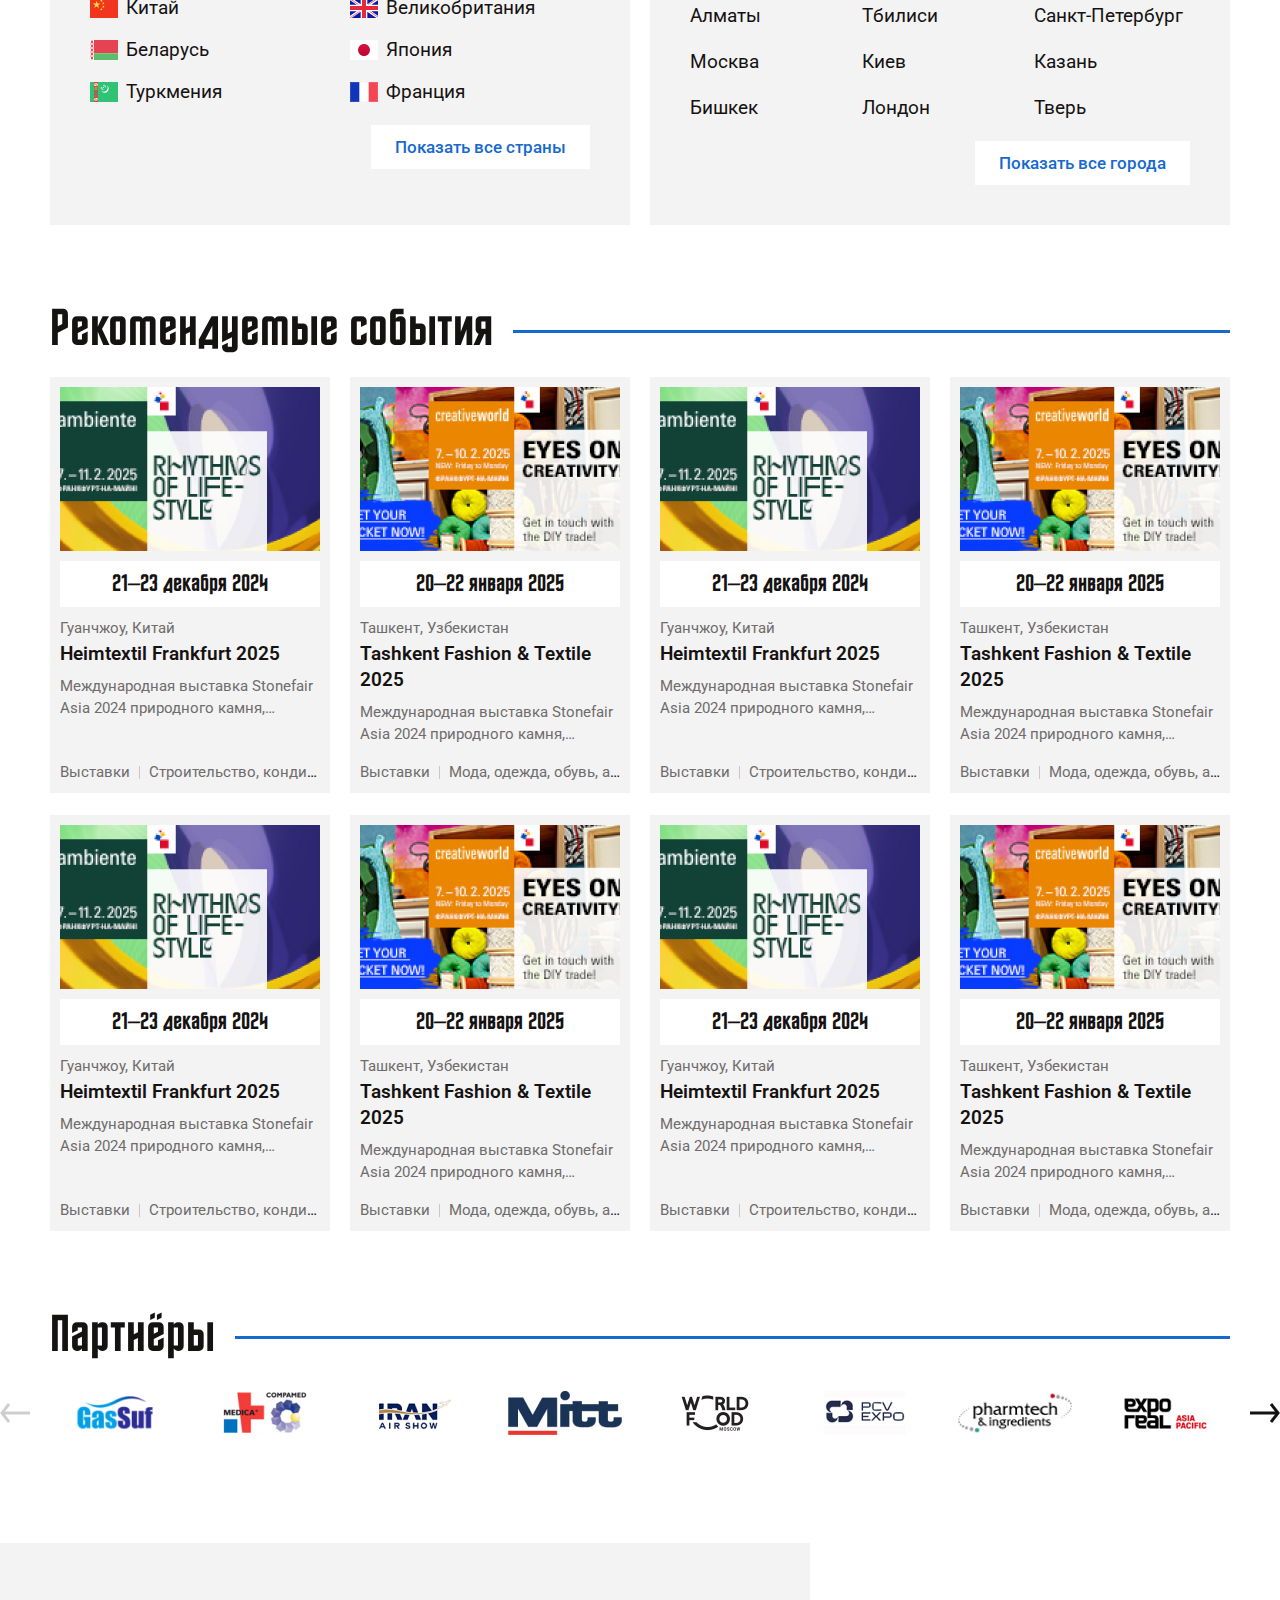
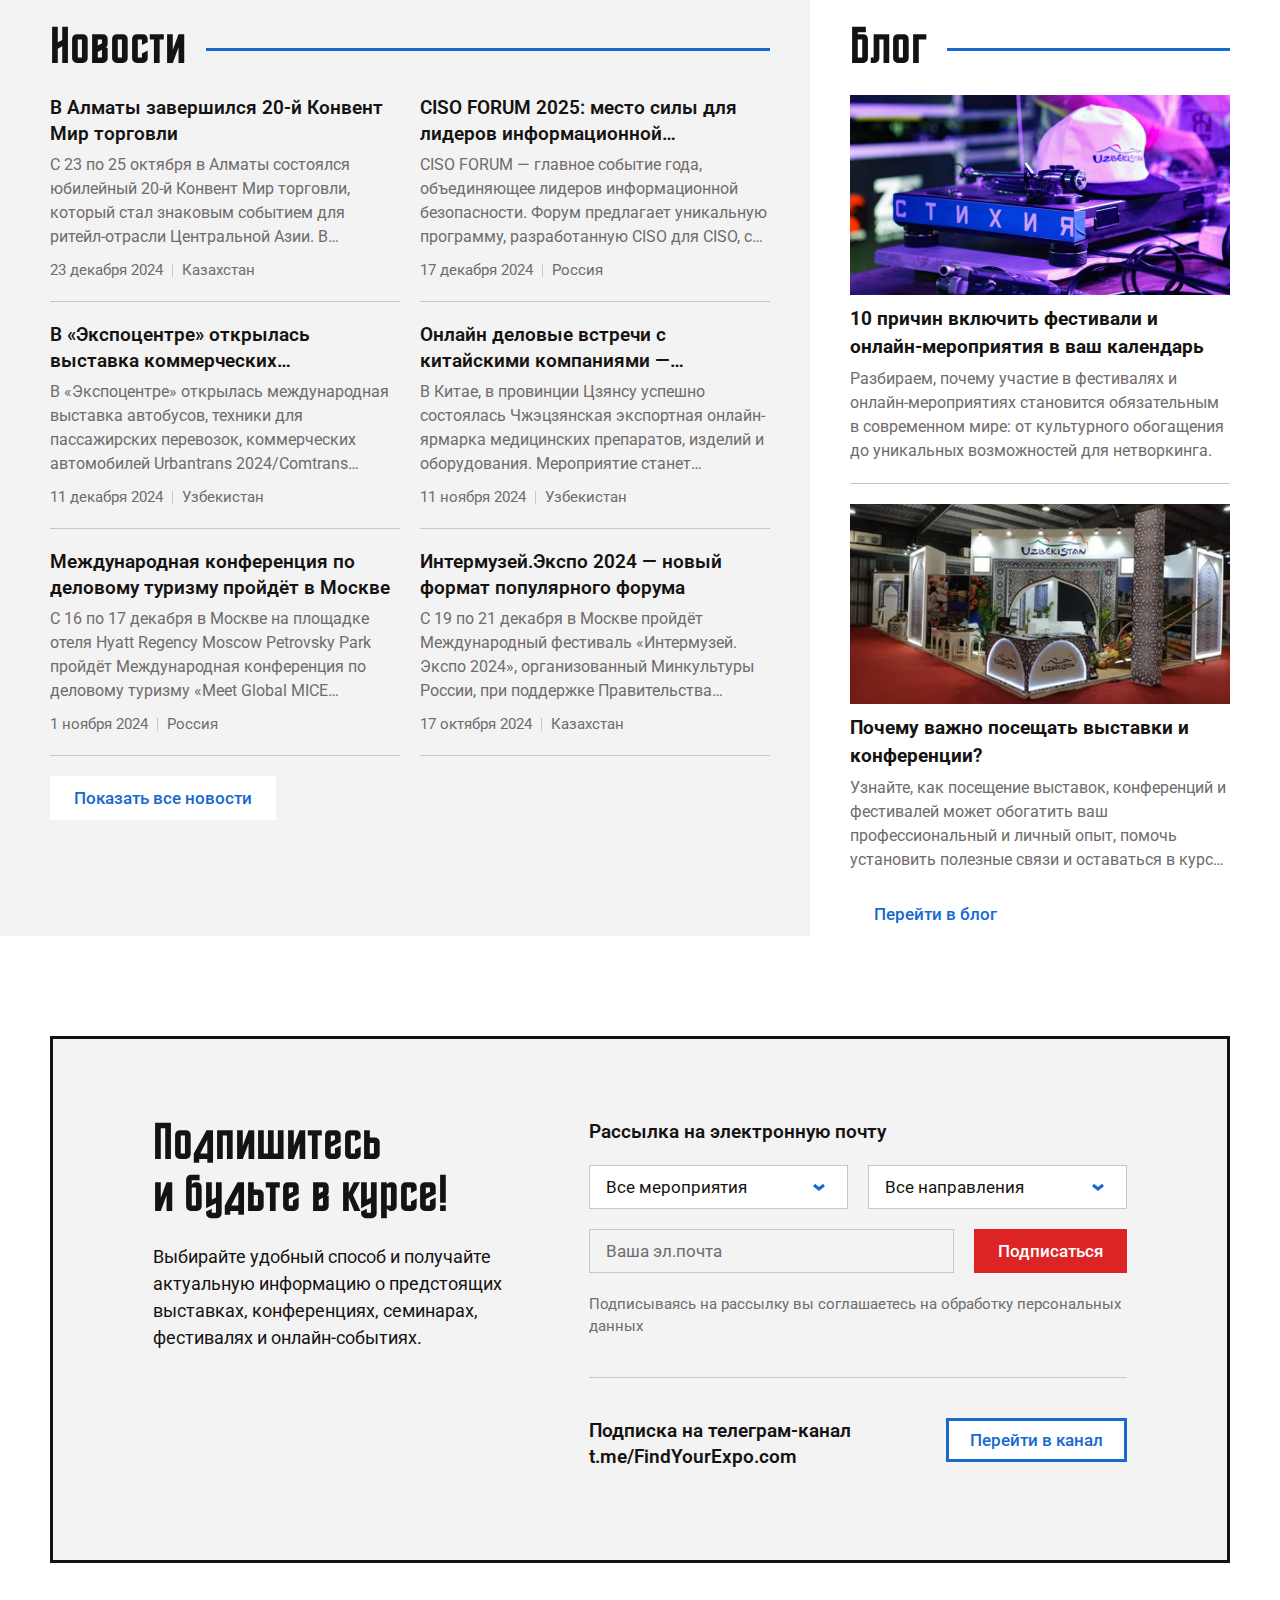
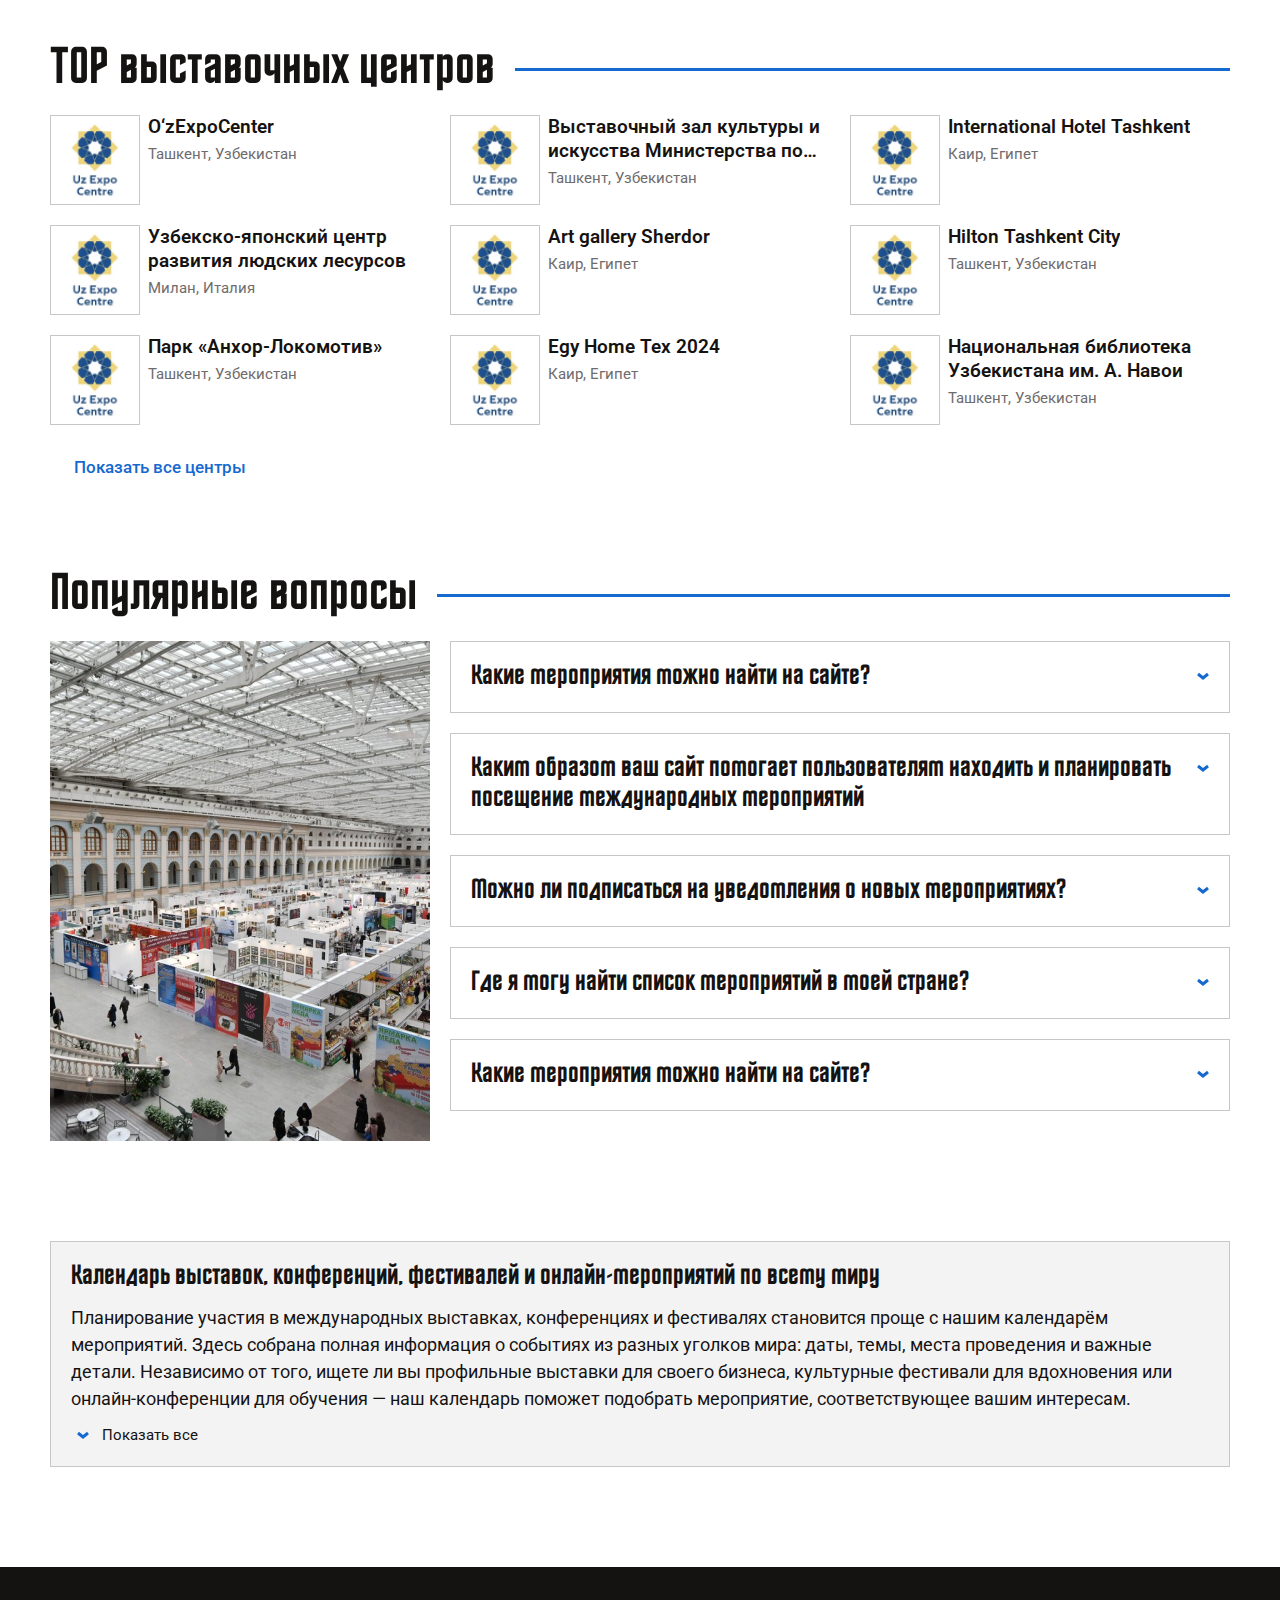
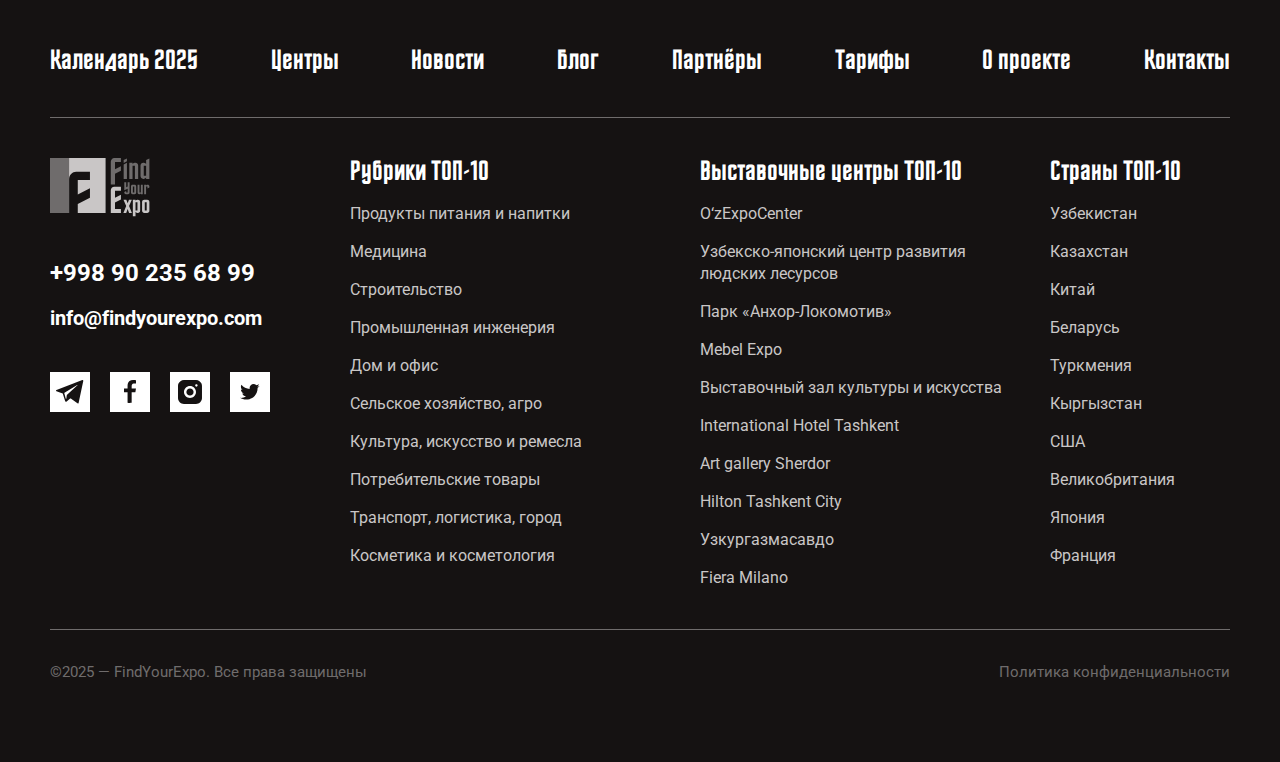
==== commit 0831125d: "Add files via upload" ====
--- a/index.html
+++ b/index.html
@@ -1077,7 +1077,7 @@
                         </div>
                     </div>
                     <div class="header__user-col">
-                        <a href="#" class="btn">Добавить событие</a>
+                        <span class="btn" data-modal="notification-modal">Добавить событие</span>
                         <a href="#" class="account-link">Личный кабинет</a>
                         <span class="menu-btn"></span>
                     </div>
@@ -1158,7 +1158,7 @@
                     </span>
                 </div>
                 <div class="mobile-menu__bottom-col">
-                    <a href="#" class="btn btn_full-size">Добавить событие</a>
+                    <span class="btn btn_full-size" data-modal="notification-modal">Добавить событие</span>
                 </div>
             </div>
         </div>
@@ -2721,6 +2721,25 @@
     <div class="mobile-menu-overlay"></div>
     <!-- mobile-menu-overlay end -->
 
+    <!-- notification-modal Start -->
+    <div id="notification-modal" class="modal modal_size-small">
+        <div class="modal__content">
+            <div class="modal__in">
+                <div class="modal__top-panel">
+                    <h3 class="small-title small-title_dec-line">Уважаемые посетители!</h3>
+                    <span class="modal__close-btn">Закрыть</span>
+                </div>
+                <p>Для того чтобы добавить на сайт мероприятие, получить информацию о входном билете, войдите в кабинет или зарегистрируйтесь</p>
+                <div class="modal__bottom-col">
+                    <a href="#" class="btn btn_color-blue">Войти</a>
+                    <a href="#" class="btn btn_color-transparent">Зарегистрироваться</a>
+                </div>
+            </div>
+        </div>
+        <div class="modal__overlay"></div>
+    </div>
+    <!-- notification-modal end -->
+
     <!-- Plugin scripts -->
     <script src="js/swiper-bundle.min.js"></script>
     <script src="js/calendar.js"></script>
--- a/css/style.css
+++ b/css/style.css
@@ -14,6 +14,7 @@
   --tertiary-text-color: #6F6C6C;
   --quaternary-text-color: #1669CF;
   --fifth-text-color: #C9C6C6;
+  --six-text-color: #DD2323;
   /* font-family */
   --primary-font-family: "Roboto", sans-serif;
   --secondary-font-family: "Horta", sans-serif;
@@ -29,6 +30,7 @@
   --tertiary-border-color: #C9C6C6;
   --quaternary-border-color: #1669CF;
   --fifth-border-color: #DD2323;
+  --six-border-color: #FFA1A1;
   /* btn-color */
   --primary-btn-color: #151212;
   --secondary-btn-color: #C9C6C6;
@@ -50,6 +52,8 @@
   --tertiary-background-color: #FFFFFF;
   --quaternary-background-color: #1669CF;
   --fifth-background-color: #151212;
+  --six-background-color: #C9C6C6;
+  --seven-background-color: #DD2323;
 }
 
 /* reset */
@@ -242,7 +246,7 @@
   font-family: var(--primary-font-family);
   font-weight: var(--primary-font-weight);
   border: 1px solid var(--fifth-text-color);
-  background: rgba(255, 255, 255, 0);
+  background-color: rgba(255, 255, 255, 0);
   border-radius: 0;
   box-shadow: border-color !important;
   transition: 0.5s all;
@@ -253,7 +257,7 @@
 input[type=email]:focus,
 input[type=password]:focus {
   border-color: var(--fifth-text-color);
-  background: rgb(255, 255, 255);
+  background-color: rgb(255, 255, 255);
   box-shadow: 0 0 0 2px var(--fifth-text-color) inset;
 }
 
@@ -271,10 +275,49 @@
   color: var(--tertiary-text-color);
 }
 
+input[type=tel]:disabled,
+input[type=text]:disabled,
+input[type=email]:disabled,
+input[type=password]:disabled {
+  border-color: var(--fifth-text-color);
+  background-color: var(--six-background-color);
+  box-shadow: none;
+}
+
 /* input-mail */
 input.input-mail.error-field {
   border-color: var(--fifth-border-color);
   box-shadow: 0 0 0 2px var(--fifth-border-color) inset;
+}
+input.date-field {
+  padding-right: 50px;
+  text-overflow: ellipsis;
+  white-space: nowrap;
+  overflow: hidden;
+  background-image: url(../img/icons/calendar.svg);
+  background-size: 24px 24px;
+  background-position: center right 16px;
+  background-repeat: no-repeat;
+}
+input.departure-field {
+  padding-left: 50px;
+  text-overflow: ellipsis;
+  white-space: nowrap;
+  overflow: hidden;
+  background-image: url(../img/icons/plane-takeoff.svg);
+  background-size: 24px 24px;
+  background-position: center left 16px;
+  background-repeat: no-repeat;
+}
+input.arrival-field {
+  padding-left: 50px;
+  text-overflow: ellipsis;
+  white-space: nowrap;
+  overflow: hidden;
+  background-image: url(../img/icons/plane-landing.svg);
+  background-size: 24px 24px;
+  background-position: center left 16px;
+  background-repeat: no-repeat;
 }
 
 /* textarea */
@@ -430,6 +473,9 @@
   border: 1px solid var(--fifth-text-color);
   background: var(--tertiary-background-color);
   transition: 0.5s border-color;
+}
+.select_color-transparent {
+  background: none;
 }
 .select_border-black {
   border-color: var(--primary-border-color);
@@ -589,6 +635,18 @@
   color: var(--secondary-text-color);
   background: var(--primary-btn-color);
 }
+.btn_color-blue {
+  color: var(--secondary-text-color);
+  background: var(--seven-btn-color);
+}
+.btn_color-blue:hover {
+  color: var(--secondary-text-color);
+  background: var(--eight-btn-color);
+}
+.btn_color-blue:active {
+  color: var(--secondary-text-color);
+  background: var(--eight-btn-color);
+}
 .btn_full-size {
   width: 100%;
 }
@@ -671,7 +729,7 @@
 }
 .title:after {
   display: block;
-  width: 100%;
+  flex-grow: 1;
   height: 3px;
   background: var(--quaternary-background-color);
   content: "";
@@ -812,10 +870,45 @@
   font-weight: var(--tertiary-font-weight);
   line-height: 40px;
 }
+.small-title_dec-line {
+  display: flex;
+  align-items: center;
+  gap: 0 20px;
+}
+.small-title_dec-line:after {
+  position: relative;
+  display: block;
+  flex-grow: 1;
+  height: 3px;
+  top: -2px;
+  background: var(--quaternary-background-color);
+  content: "";
+}
+.small-title_indent-bt-none {
+  margin: 0;
+}
 
 /* btn-panel */
 .btn-panel {
   padding: 20px 0 0;
+}
+
+/* gl-date */
+.gl-date {
+  display: block;
+  color: var(--six-text-color);
+  font-size: 24px;
+  font-family: var(--secondary-font-family);
+  font-weight: var(--tertiary-font-weight);
+  line-height: 26px;
+}
+
+/* gl-location */
+.gl-location {
+  display: block;
+  color: var(--tertiary-text-color);
+  font-size: 15px;
+  line-height: 22px;
 }
 
 /* header */
@@ -2644,7 +2737,10 @@
 
 /* filters-col */
 .filters-col {
+  display: flex;
+  flex-direction: column;
   flex-shrink: 0;
+  gap: 20px 0;
   width: 280px;
 }
 
@@ -2669,9 +2765,12 @@
 .filters-widget__list li {
   display: flex;
   justify-content: space-between;
-  align-items: center;
+  align-items: flex-start;
   gap: 0 8px;
   padding: 2px 0 2px 2px;
+}
+.filters-widget__list li.hidden {
+  display: none;
 }
 .filters-widget__quantity {
   display: block;
@@ -2743,6 +2842,9 @@
   gap: 0 34px;
   padding: 20px 0 0;
 }
+.page-nav_indent-left {
+  padding-left: 100px;
+}
 .page-nav__prev {
   font-size: 0;
 }
@@ -2956,9 +3058,7 @@
 
 /* articles-widget */
 .articles-widget {
-  flex-shrink: 0;
   padding: 20px;
-  width: 380px;
   background: var(--primary-background-color);
 }
 .articles-widget .news__item:last-child {
@@ -2984,6 +3084,10 @@
   padding: 0 0 16px;
   gap: 0 12px;
   border-bottom: 1px solid var(--tertiary-border-color);
+}
+.events-small-list__item:last-child {
+  padding: 0;
+  border-bottom: 0;
 }
 .events-small-list__photo {
   padding: 4px;
@@ -3102,7 +3206,7 @@
   top: -88px;
   left: 50%;
   transform: translateX(-50%);
-  background: var(--primary-background-color);
+  background: var(--primary-border-color);
   opacity: 0;
   visibility: hidden;
   transition: 0.5s all;
@@ -3116,7 +3220,7 @@
   left: 50%;
   bottom: -7px;
   transform: rotate(45deg);
-  background: var(--primary-background-color);
+  background: var(--primary-border-color);
   border-radius: 2px;
   content: "";
 }
@@ -3350,6 +3454,371 @@
   width: 280px;
 }
 
+/* events-nav */
+.events-nav {
+  margin: 0 0 20px;
+}
+.events-nav ul {
+  display: flex;
+  gap: 0 40px;
+}
+.events-nav li {
+  display: flex;
+  align-items: center;
+  gap: 0 10px;
+  font-size: 28px;
+  font-family: var(--secondary-font-family);
+  font-weight: var(--tertiary-font-weight);
+  line-height: 30px;
+}
+.events-nav li:after {
+  display: none;
+  width: 75px;
+  height: 3px;
+  background: var(--quaternary-background-color);
+  content: "";
+}
+.events-nav li.active {
+  color: var(--quaternary-text-color);
+}
+.events-nav li.active:after {
+  display: block;
+}
+.events-nav a {
+  color: var(--tertiary-text-color);
+}
+.events-nav a:hover {
+  color: var(--primary-text-color);
+}
+
+/* calendar-events-list */
+.calendar-events-list {
+  display: flex;
+  flex-direction: column;
+  gap: 20px 0;
+}
+.calendar-events-list__item {
+  display: flex;
+  gap: 0 20px;
+}
+.calendar-events-list__period {
+  position: relative;
+  flex-shrink: 0;
+  width: 80px;
+}
+.calendar-events-list__line-left {
+  position: absolute;
+  width: 1px;
+  top: 100px;
+  left: 20px;
+  bottom: 0;
+  background: var(--tertiary-border-color);
+}
+.calendar-events-list__line-left:after {
+  position: absolute;
+  display: block;
+  width: 7px;
+  height: 7px;
+  left: -3px;
+  bottom: 0;
+  border-left: 1px solid var(--tertiary-border-color);
+  border-bottom: 1px solid var(--tertiary-border-color);
+  content: "";
+  transform: rotate(-45deg);
+}
+.calendar-events-list__line-right {
+  position: absolute;
+  width: 1px;
+  top: 100px;
+  left: 40px;
+  bottom: 0;
+  background: var(--tertiary-border-color);
+}
+.calendar-events-list__line-right:before {
+  position: absolute;
+  display: block;
+  width: 7px;
+  height: 7px;
+  top: 0;
+  left: -3px;
+  border-top: 1px solid var(--tertiary-border-color);
+  border-left: 1px solid var(--tertiary-border-color);
+  content: "";
+  transform: rotate(45deg);
+}
+.calendar-events-list__year {
+  display: block;
+  font-size: 40px;
+  font-family: var(--secondary-font-family);
+  font-weight: var(--tertiary-font-weight);
+  line-height: 44px;
+}
+.calendar-events-list__month {
+  display: block;
+  font-size: 24px;
+  font-family: var(--secondary-font-family);
+  font-weight: var(--tertiary-font-weight);
+  line-height: 26px;
+}
+
+/* calendar-events */
+.calendar-events {
+  display: flex;
+  flex-direction: column;
+  gap: 20px 0;
+}
+.calendar-events__item {
+  padding: 20px;
+  background: var(--primary-background-color);
+  transition: 0.2s box-shadow;
+}
+.calendar-events__item:hover {
+  box-shadow: 0 0 0 3px var(--secondary-border-color);
+}
+.calendar-events__col {
+  display: flex;
+  gap: 0 20px;
+  margin: 0 0 16px;
+}
+.calendar-events__photo {
+  flex-shrink: 0;
+  width: 160px;
+  height: 105px;
+  overflow: hidden;
+}
+.calendar-events__photo img {
+  width: 100%;
+  height: 100%;
+  object-fit: cover;
+  object-position: center;
+  transition: 0.5s transform;
+}
+.calendar-events__photo:hover img {
+  transform: scale(1.05);
+}
+.calendar-events__description {
+  width: 100%;
+}
+.calendar-events__date {
+  display: block;
+  margin: 0 0 6px;
+  color: var(--six-text-color);
+  font-size: 24px;
+  font-family: var(--secondary-font-family);
+  font-weight: var(--tertiary-font-weight);
+  line-height: 26px;
+}
+.calendar-events__location {
+  display: block;
+  margin: 0 0 2px;
+  color: var(--tertiary-text-color);
+  font-size: 15px;
+  line-height: 22px;
+}
+.calendar-events__title {
+  display: -webkit-box;
+  font-size: 19px;
+  font-weight: var(--tertiary-font-weight);
+  line-height: 26px;
+  text-overflow: ellipsis;
+  -moz-box-orient: vertical;
+  -webkit-line-clamp: 2;
+  word-break: break-word;
+  overflow: hidden;
+}
+.calendar-events__title a {
+  color: var(--primary-text-color);
+}
+.calendar-events__title a:hover {
+  color: var(--quaternary-text-color);
+}
+.calendar-events p {
+  margin: 0 0 20px;
+  color: var(--tertiary-text-color);
+  font-size: 15px;
+  line-height: 22px;
+}
+.calendar-events__info-col {
+  display: flex;
+  align-items: center;
+  gap: 0px 9px;
+  margin-top: auto;
+}
+.calendar-events__direction {
+  display: block;
+  flex-shrink: 0;
+  font-size: 15px;
+  line-height: 22px;
+  text-overflow: ellipsis;
+  white-space: nowrap;
+  overflow: hidden;
+}
+.calendar-events__direction a {
+  color: var(--tertiary-text-color);
+}
+.calendar-events__direction a:hover {
+  color: var(--quaternary-text-color);
+}
+.calendar-events__separator {
+  display: block;
+  flex-shrink: 0;
+  width: 1px;
+  height: 13px;
+  background: var(--fifth-text-color);
+}
+.calendar-events__tags {
+  display: block;
+  font-size: 15px;
+  line-height: 22px;
+  text-overflow: ellipsis;
+  white-space: nowrap;
+  overflow: hidden;
+}
+.calendar-events__tags a {
+  color: var(--tertiary-text-color);
+}
+.calendar-events__tags a:hover {
+  color: var(--quaternary-text-color);
+}
+
+/* event-info */
+.event-info {
+  display: flex;
+  gap: 0 20px;
+  margin: 0 0 80px;
+}
+.event-info__logo {
+  flex-shrink: 0;
+  padding: 10px;
+  width: 180px;
+  border: 1px solid var(--tertiary-border-color);
+}
+.event-info__logo img {
+  width: 100%;
+}
+.event-info__description {
+  width: 100%;
+}
+.event-info__top-col {
+  display: flex;
+  align-items: center;
+  gap: 0 8px;
+}
+
+/* notification */
+.notification {
+  display: flex;
+  gap: 0 16px;
+  margin: 0 0 20px;
+  padding: 20px;
+  border: 1px solid var(--six-border-color);
+}
+.notification__icon {
+  position: relative;
+  flex-shrink: 0;
+  width: 32px;
+  height: 32px;
+  background: var(--seven-background-color);
+}
+.notification__icon:before {
+  position: absolute;
+  display: block;
+  width: 100%;
+  height: 100%;
+  top: 0;
+  left: 0;
+  background: url(../img/icons/notification.svg) center no-repeat;
+  content: "";
+}
+.notification__description {
+  width: 100%;
+}
+.notification__description p {
+  font-size: 16px;
+  line-height: 24px;
+}
+
+/* event-info-list */
+.event-info-list {
+  margin: 0 0 40px;
+  padding: 20px;
+  background: var(--primary-background-color);
+}
+.event-info-list ul {
+  display: flex;
+  flex-direction: column;
+  gap: 16px 0;
+}
+.event-info-list li {
+  font-size: 18px;
+  line-height: 27px;
+}
+.event-info-list dl {
+  display: flex;
+  align-items: center;
+  gap: 0 16px;
+}
+.event-info-list dt {
+  flex-shrink: 0;
+  width: 180px;
+}
+.event-info-list dd {
+  font-weight: var(--tertiary-font-weight);
+}
+.event-info-list dd a {
+  color: var(--primary-text-color);
+}
+.event-info-list dd a:hover {
+  color: var(--quaternary-text-color);
+}
+
+/* widgets-col */
+.widgets-col {
+  display: flex;
+  flex-direction: column;
+  flex-shrink: 0;
+  gap: 20px 0;
+  width: 380px;
+}
+
+/* order-widget */
+.order-widget {
+  padding: 20px;
+  background: var(--primary-background-color);
+}
+.order-widget__panel {
+  display: flex;
+  align-items: center;
+  padding: 20px 0 0;
+  gap: 0 20px;
+}
+.order-widget .share {
+  flex-shrink: 0;
+}
+
+/* order-widget */
+.search-widget {
+  padding: 20px;
+  background: var(--primary-background-color);
+}
+.search-widget__text {
+  display: block;
+  margin: 0 0 16px;
+  color: var(--tertiary-text-color);
+  font-size: 15px;
+  line-height: 22px;
+}
+.search-widget__form-in {
+  display: flex;
+  flex-direction: column;
+  gap: 16px 0;
+}
+.search-widget__form-col {
+  display: flex;
+  align-items: center;
+  gap: 0 16px;
+}
+
 /* footer */
 .footer {
   padding: 80px 0;
@@ -3490,6 +3959,9 @@
   opacity: 1;
   visibility: visible;
 }
+.modal_size-small .modal__in {
+  max-width: 780px;
+}
 .modal__content {
   position: relative;
   padding: 150px 20px;
@@ -3502,13 +3974,23 @@
   max-width: 1180px;
   background: var(--tertiary-background-color);
 }
+.modal__top-panel {
+  display: flex;
+  align-items: center;
+  gap: 0 40px;
+  margin: 0 0 20px;
+}
+.modal__top-panel .small-title {
+  margin: 0;
+  flex-grow: 1;
+}
 .modal__close-btn {
-  position: absolute;
-  display: block;
+  position: relative;
+  display: block;
+  flex-shrink: 0;
   width: 24px;
   height: 24px;
-  top: 54px;
-  right: 40px;
+  top: -2px;
   font-size: 0;
   background: url(../img/icons/close-btn.svg) center no-repeat;
   background-size: 18px;
@@ -3517,9 +3999,6 @@
 }
 .modal__close-btn:hover {
   opacity: 0.6;
-}
-.modal .title {
-  margin-right: 64px;
 }
 .modal__overlay {
   position: fixed;
@@ -3531,6 +4010,18 @@
   z-index: 3;
   opacity: 0.7;
   pointer-events: none;
+}
+.modal .info-nav-col {
+  padding: 0;
+}
+.modal .info-nav-col_five-col {
+  padding: 0;
+}
+.modal__bottom-col {
+  display: flex;
+  align-items: center;
+  gap: 0 20px;
+  padding: 20px 0;
 }
 
 /* mobile-menu */
